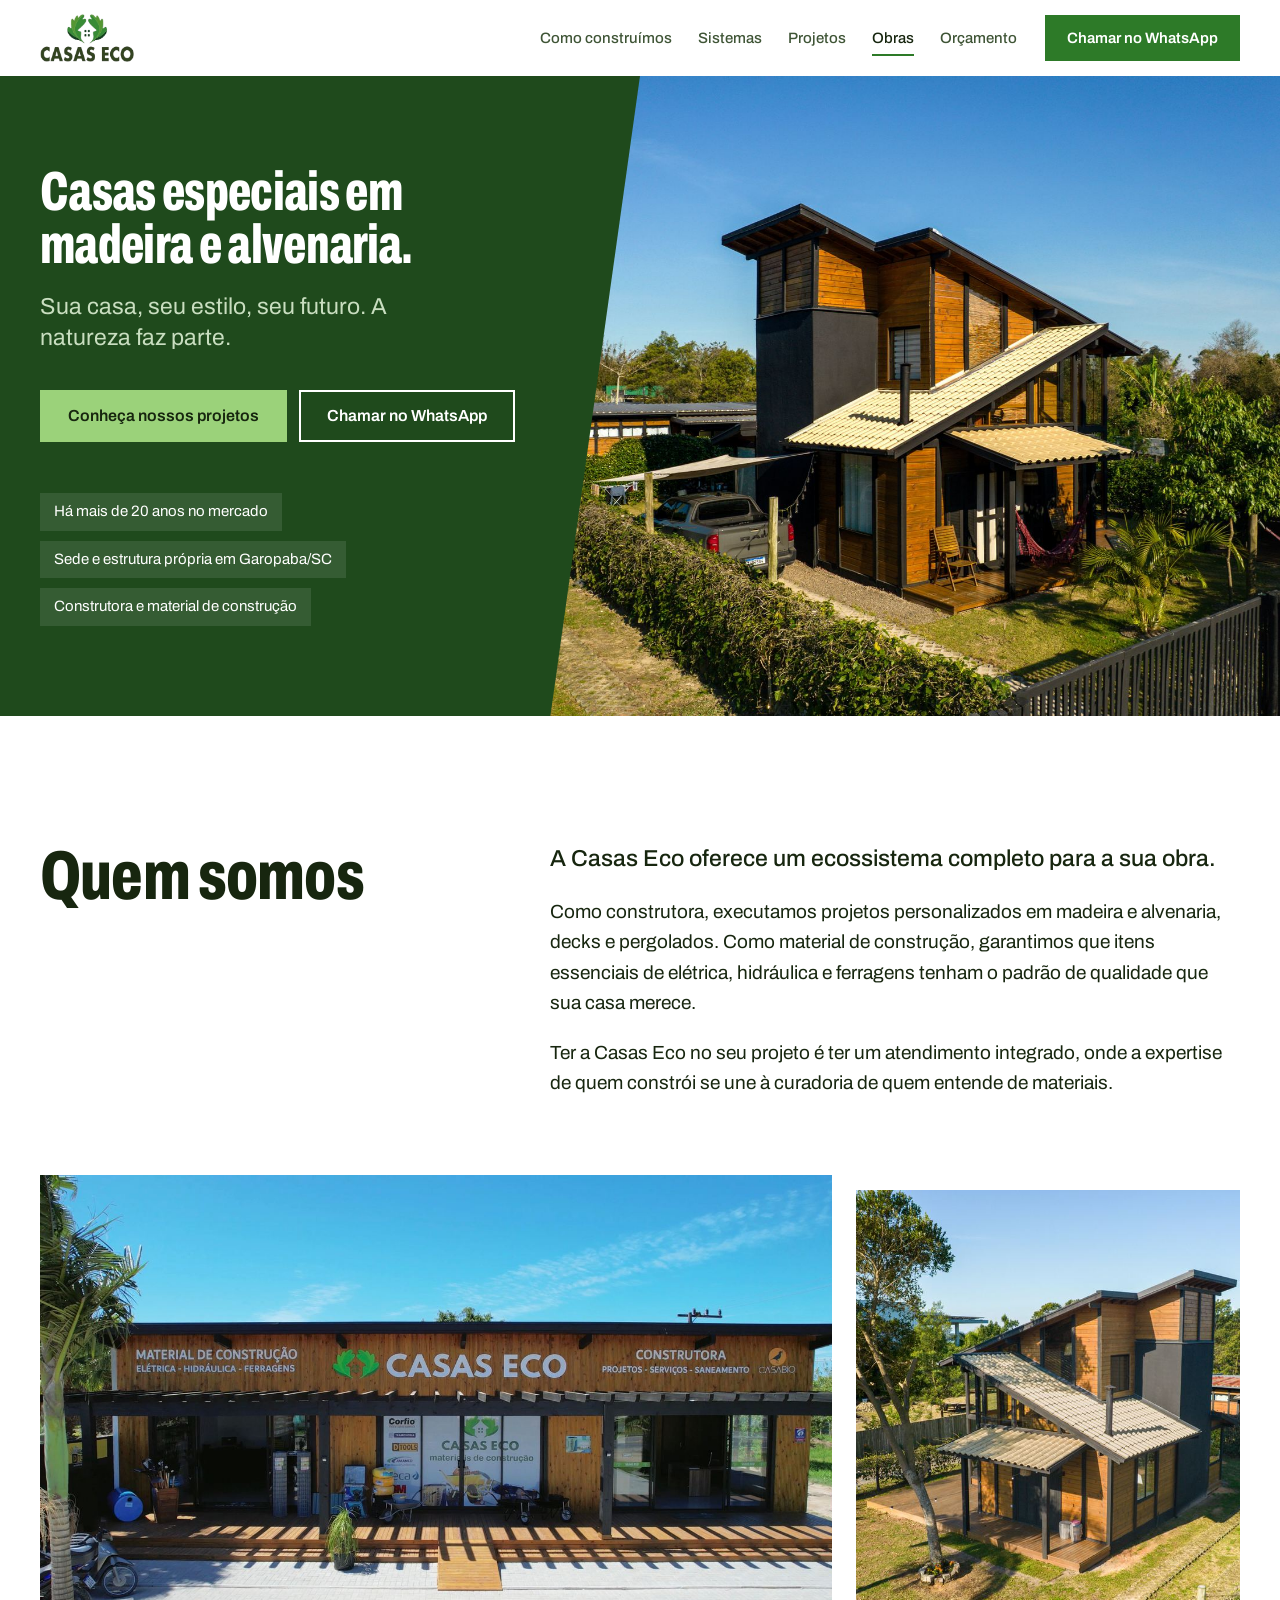
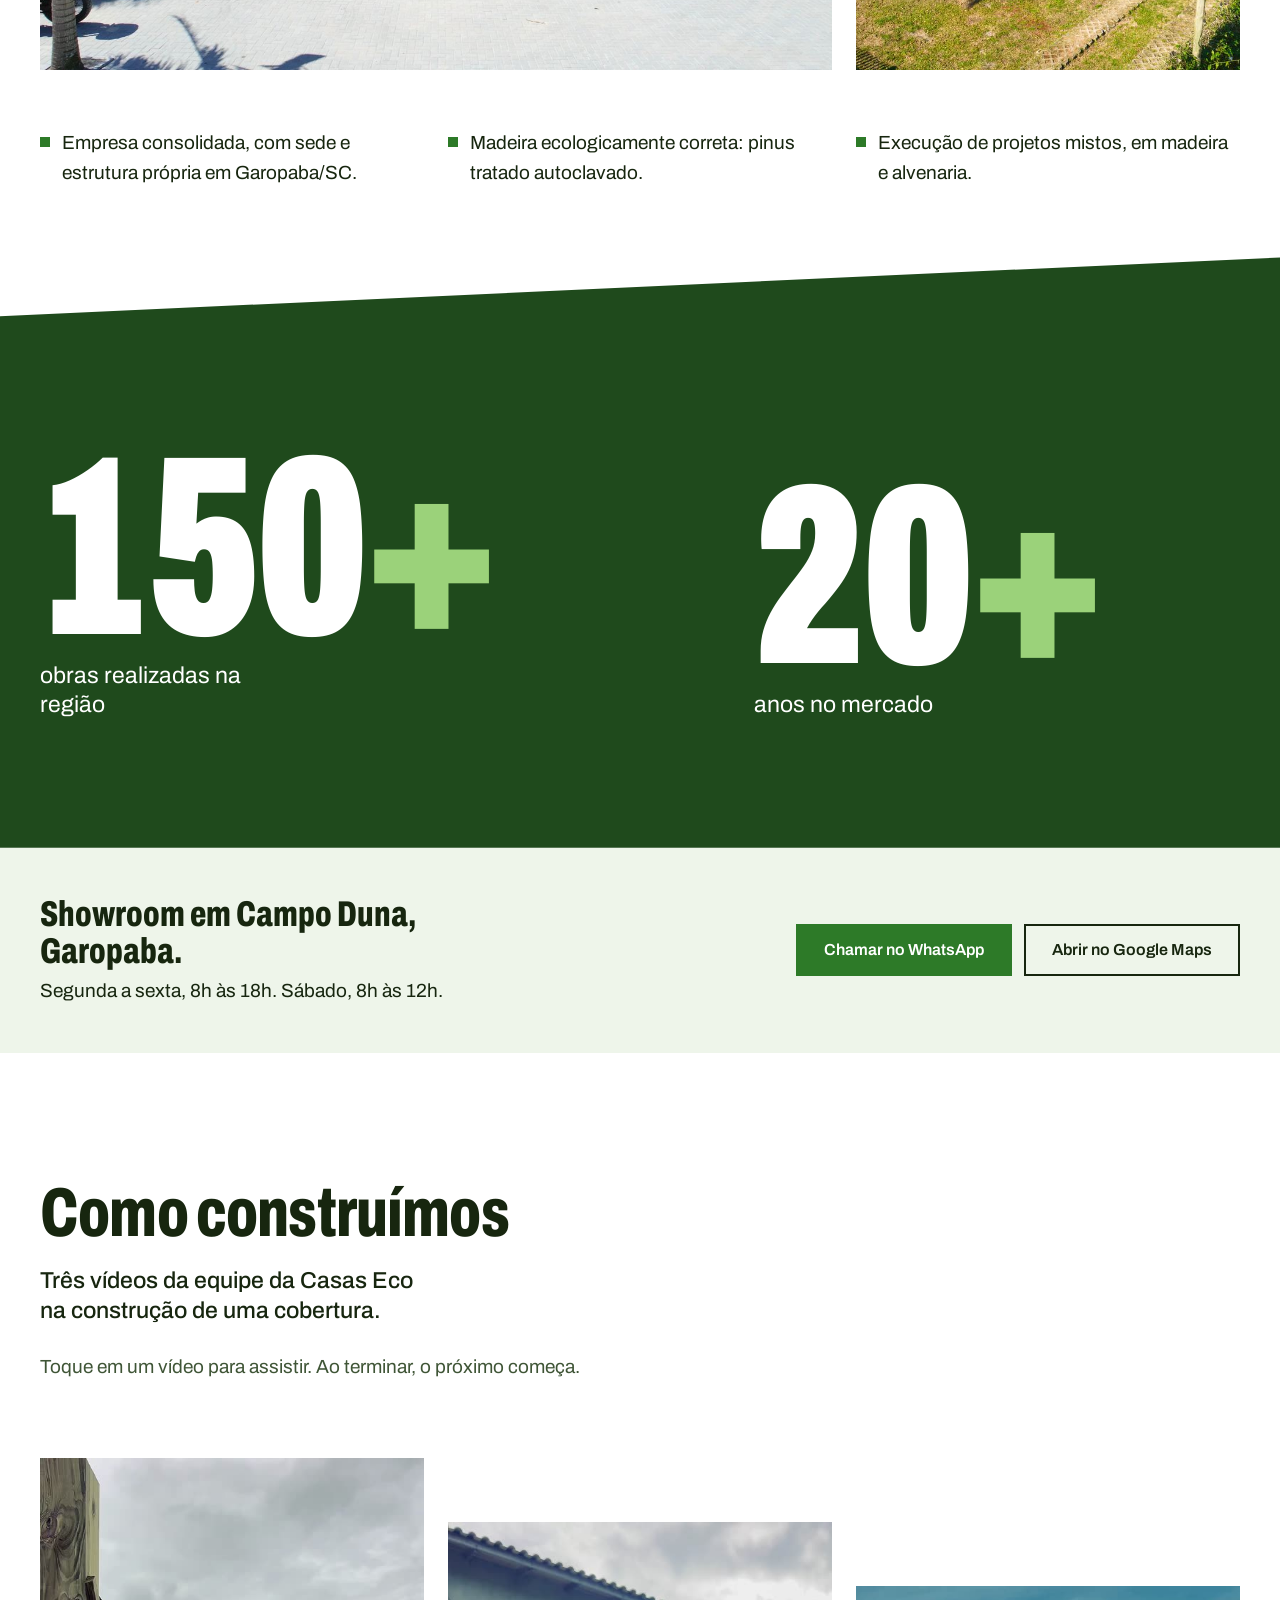
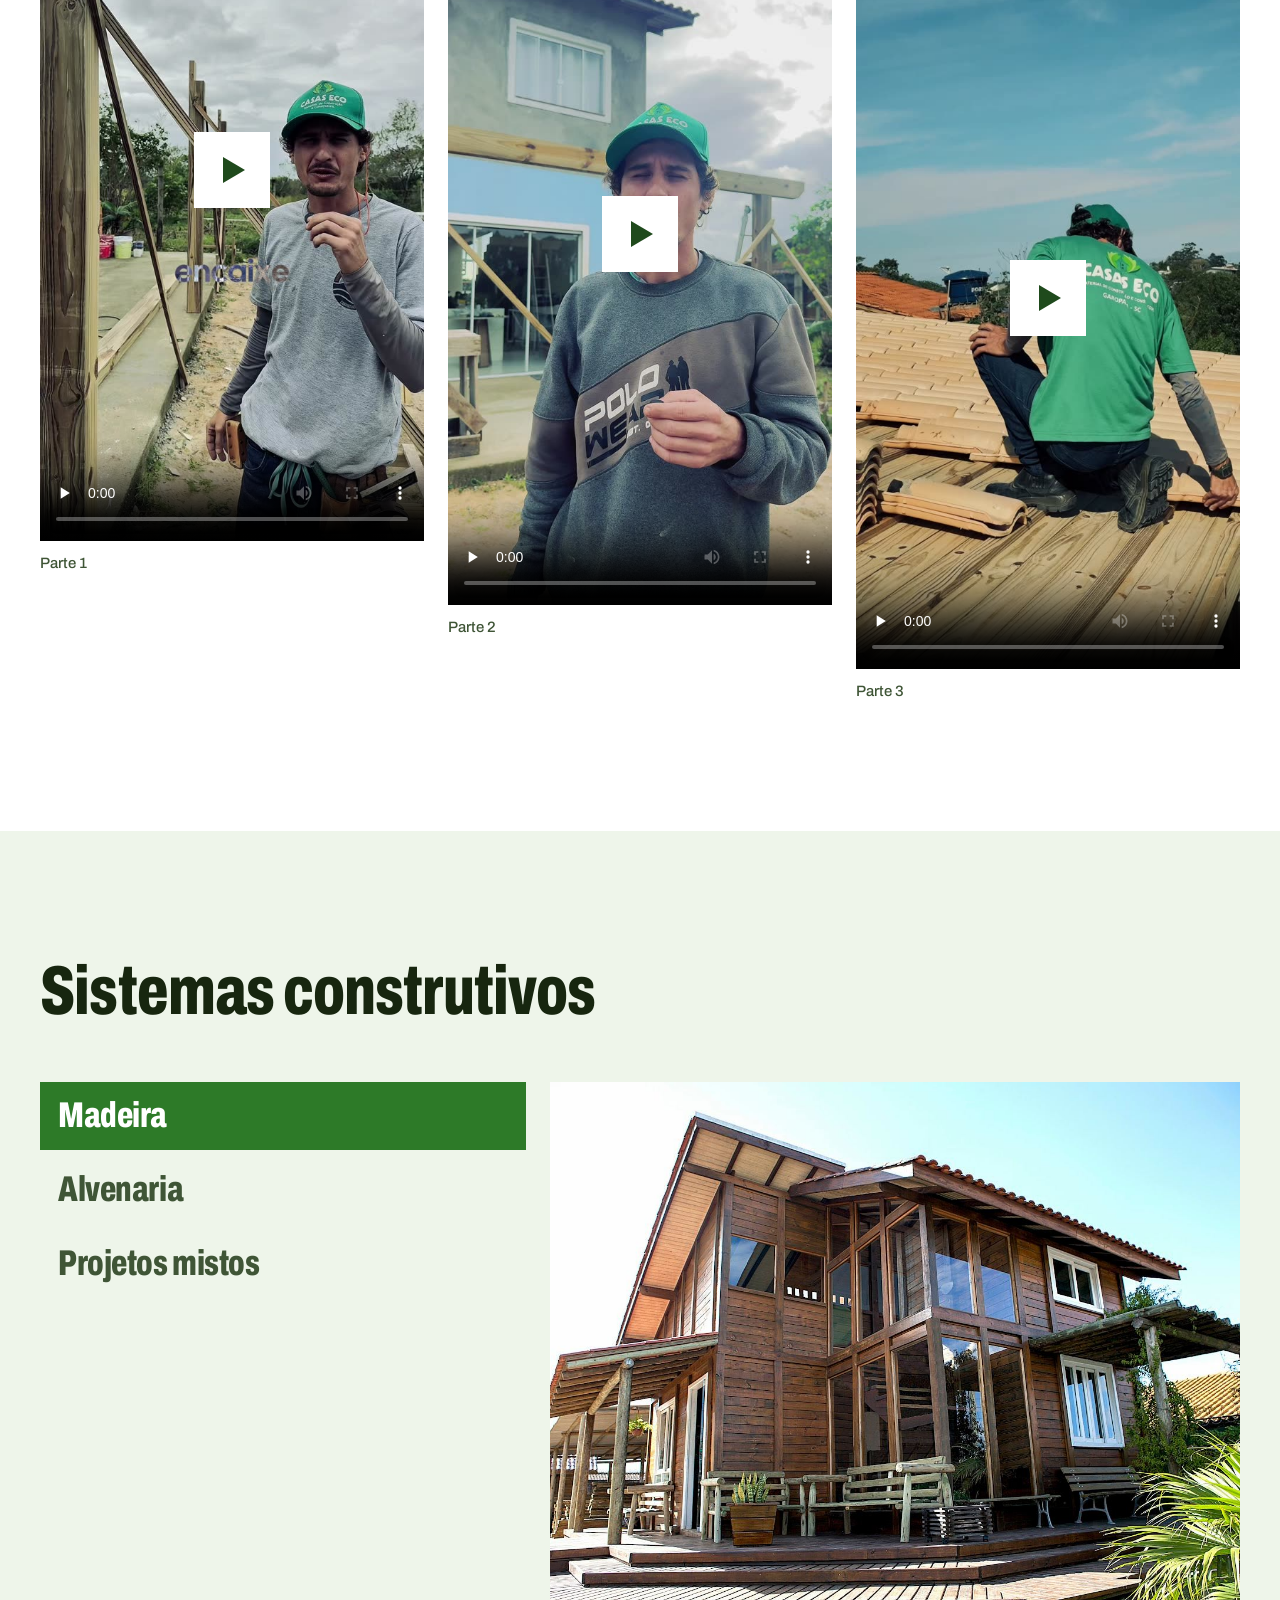
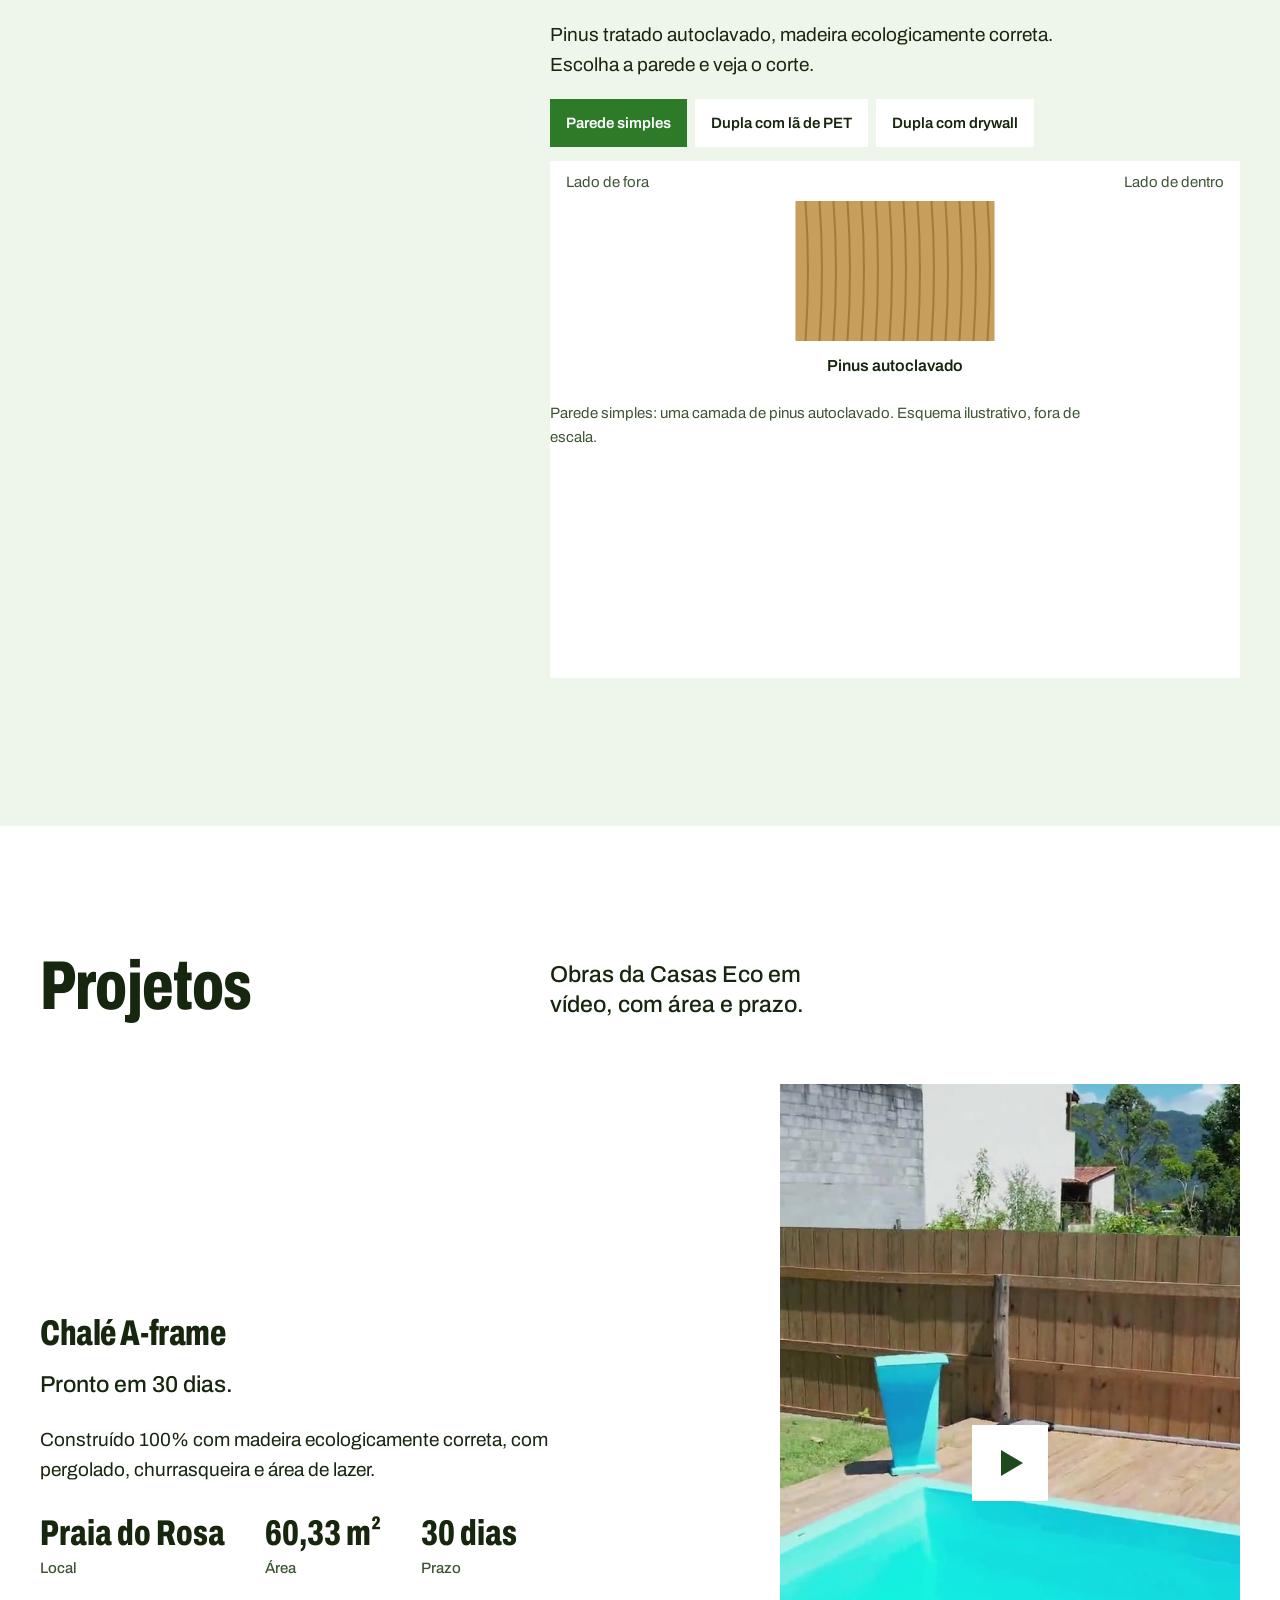
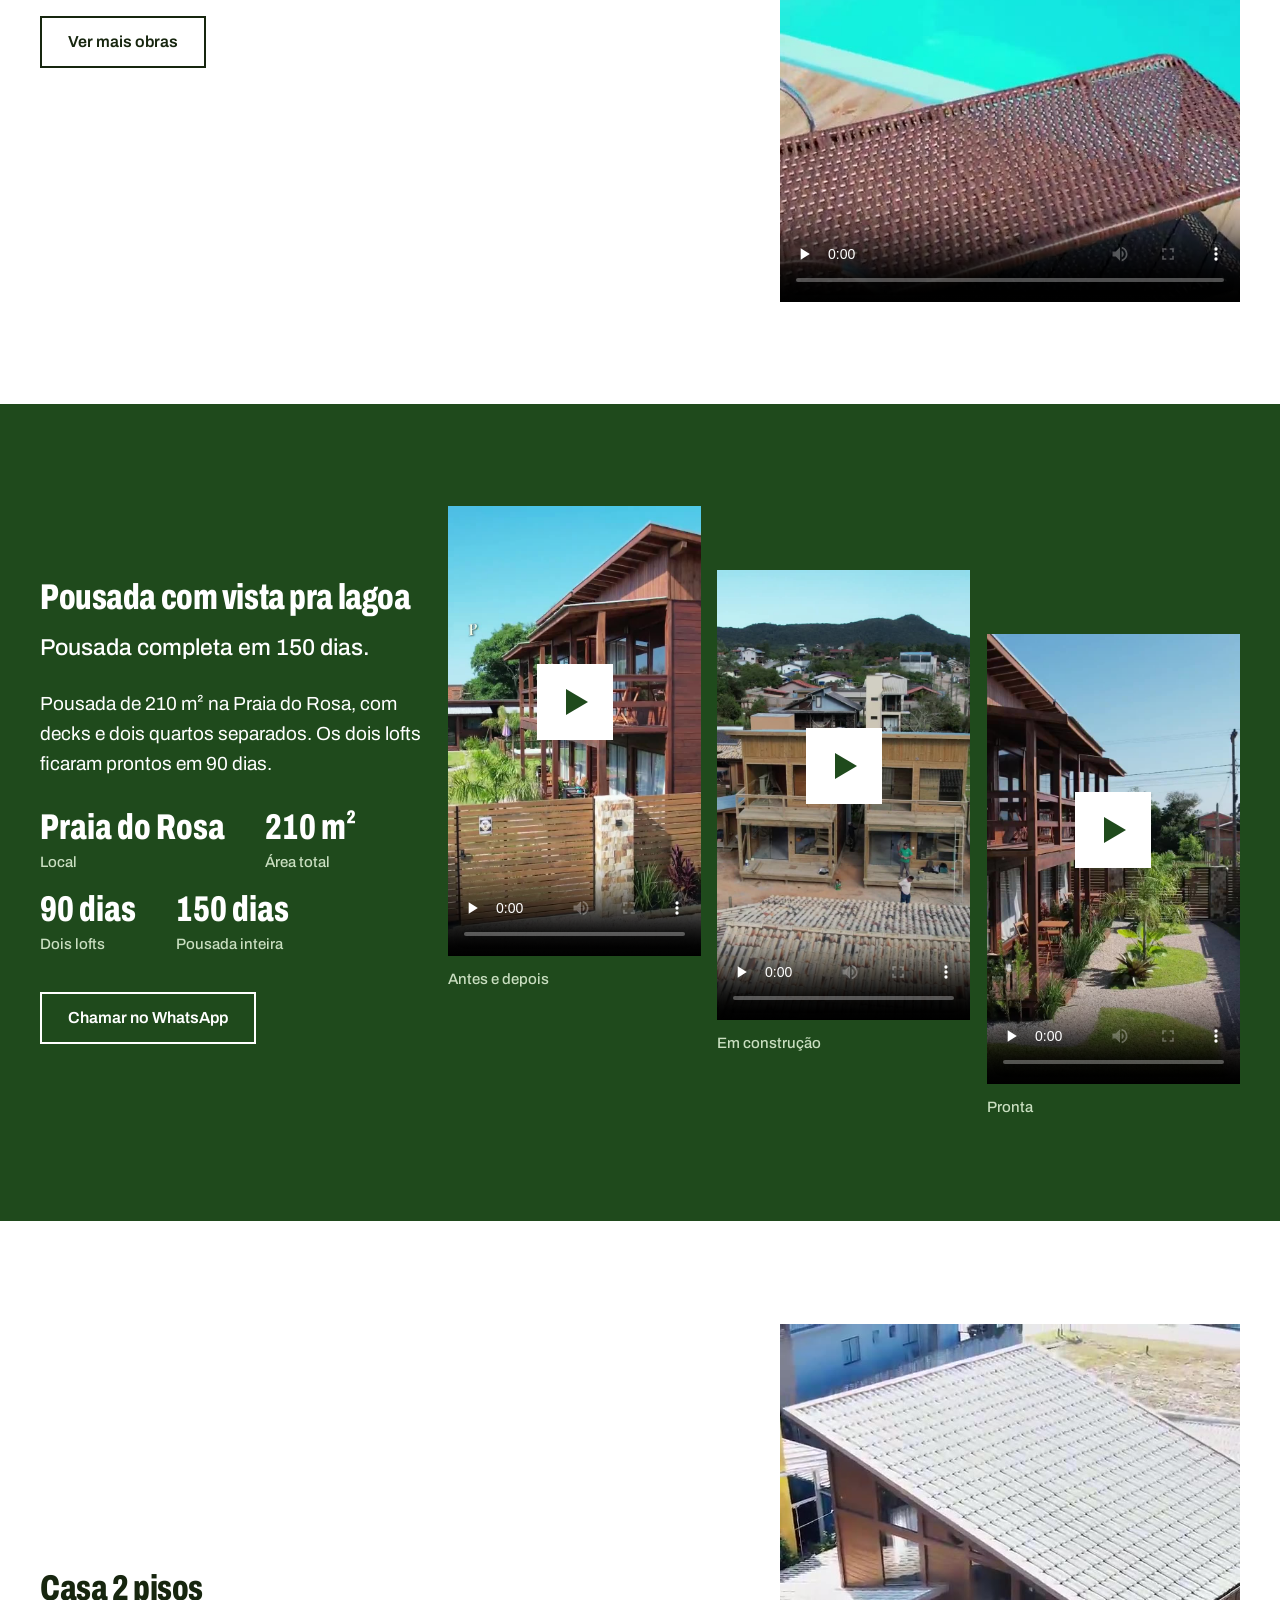
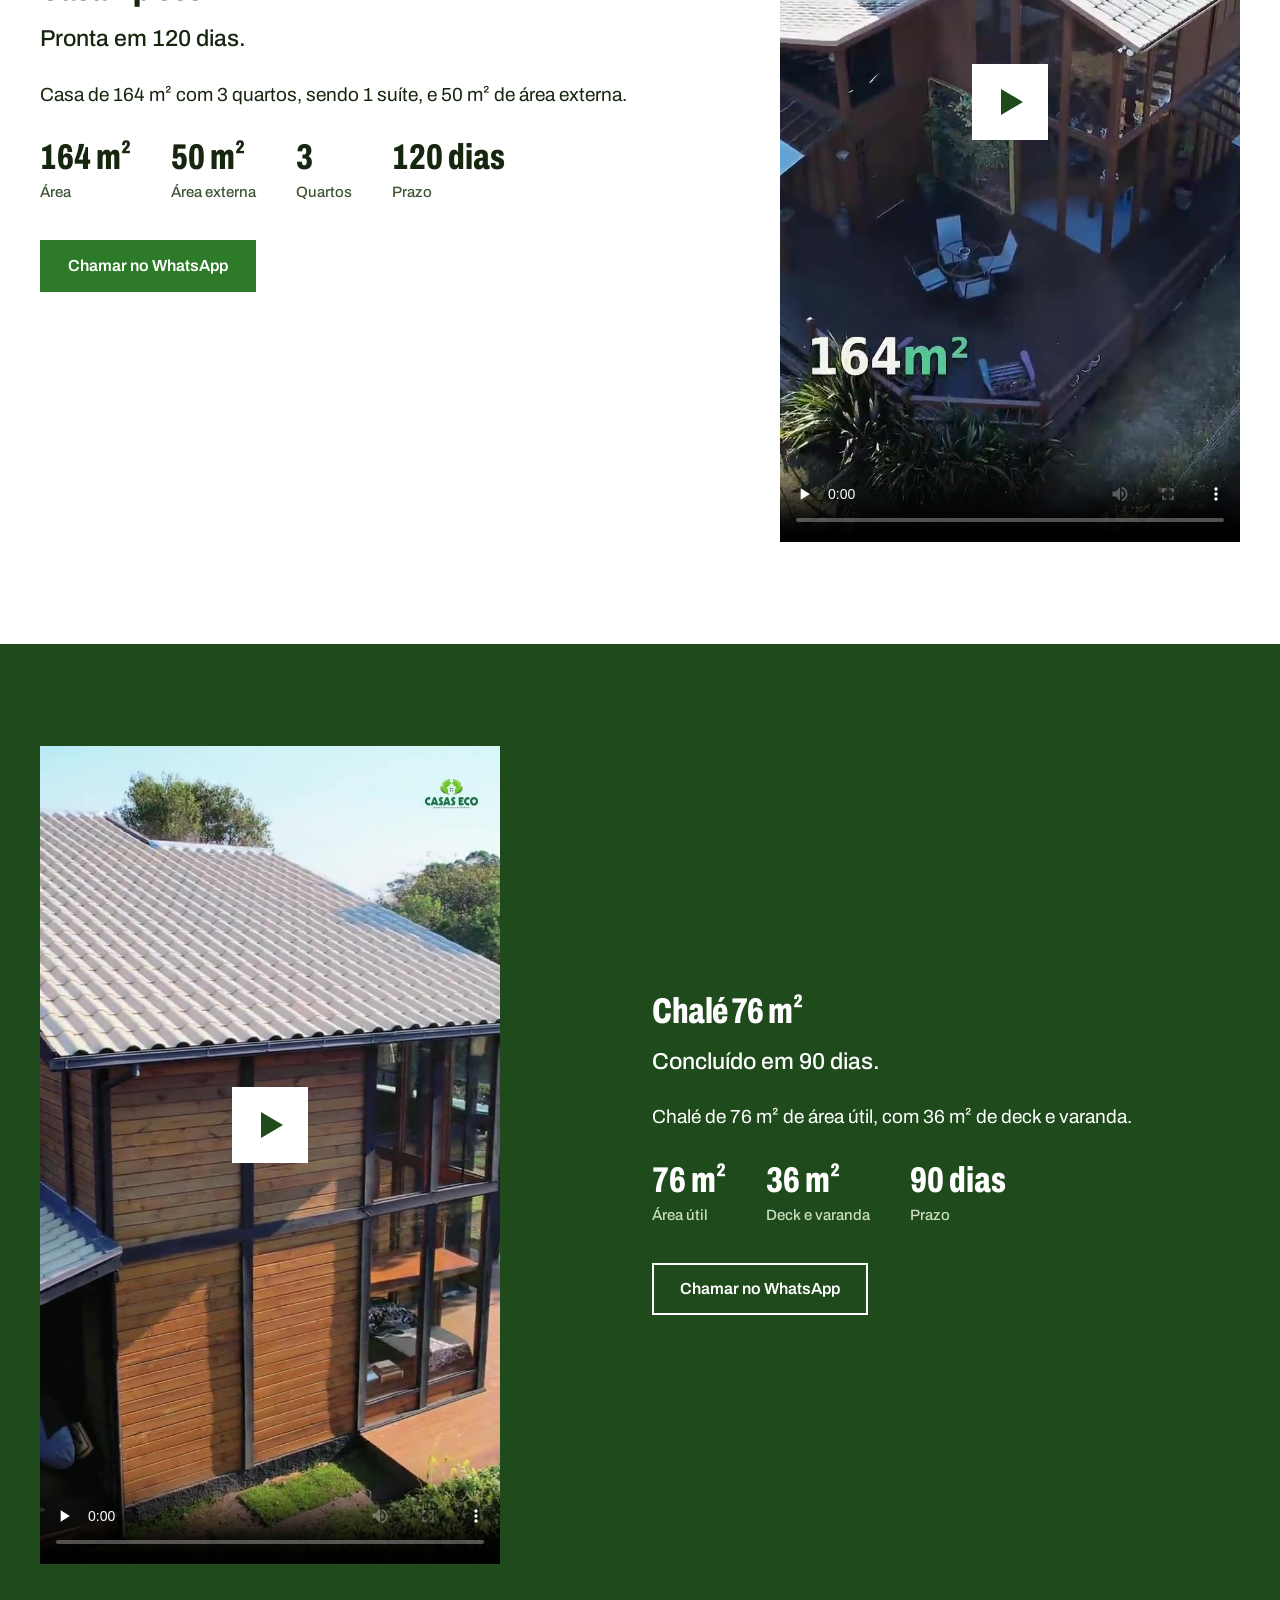
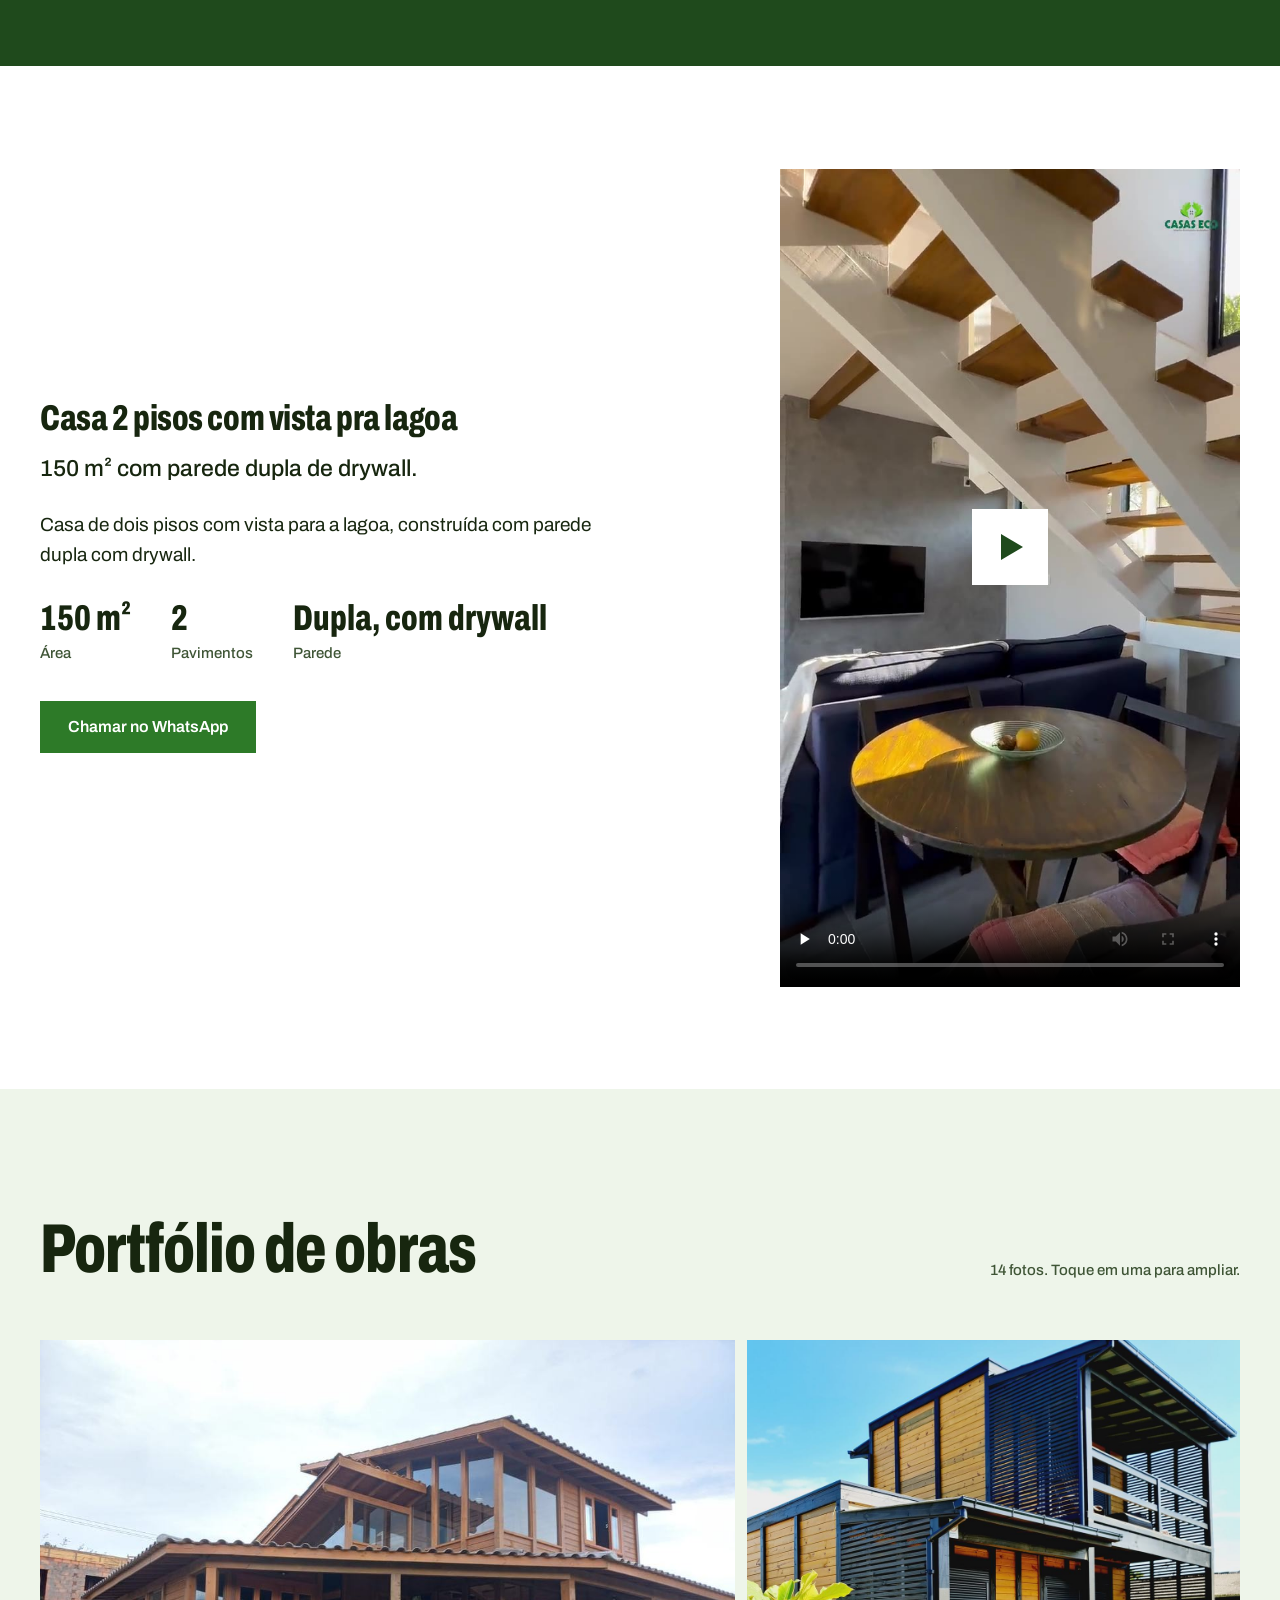
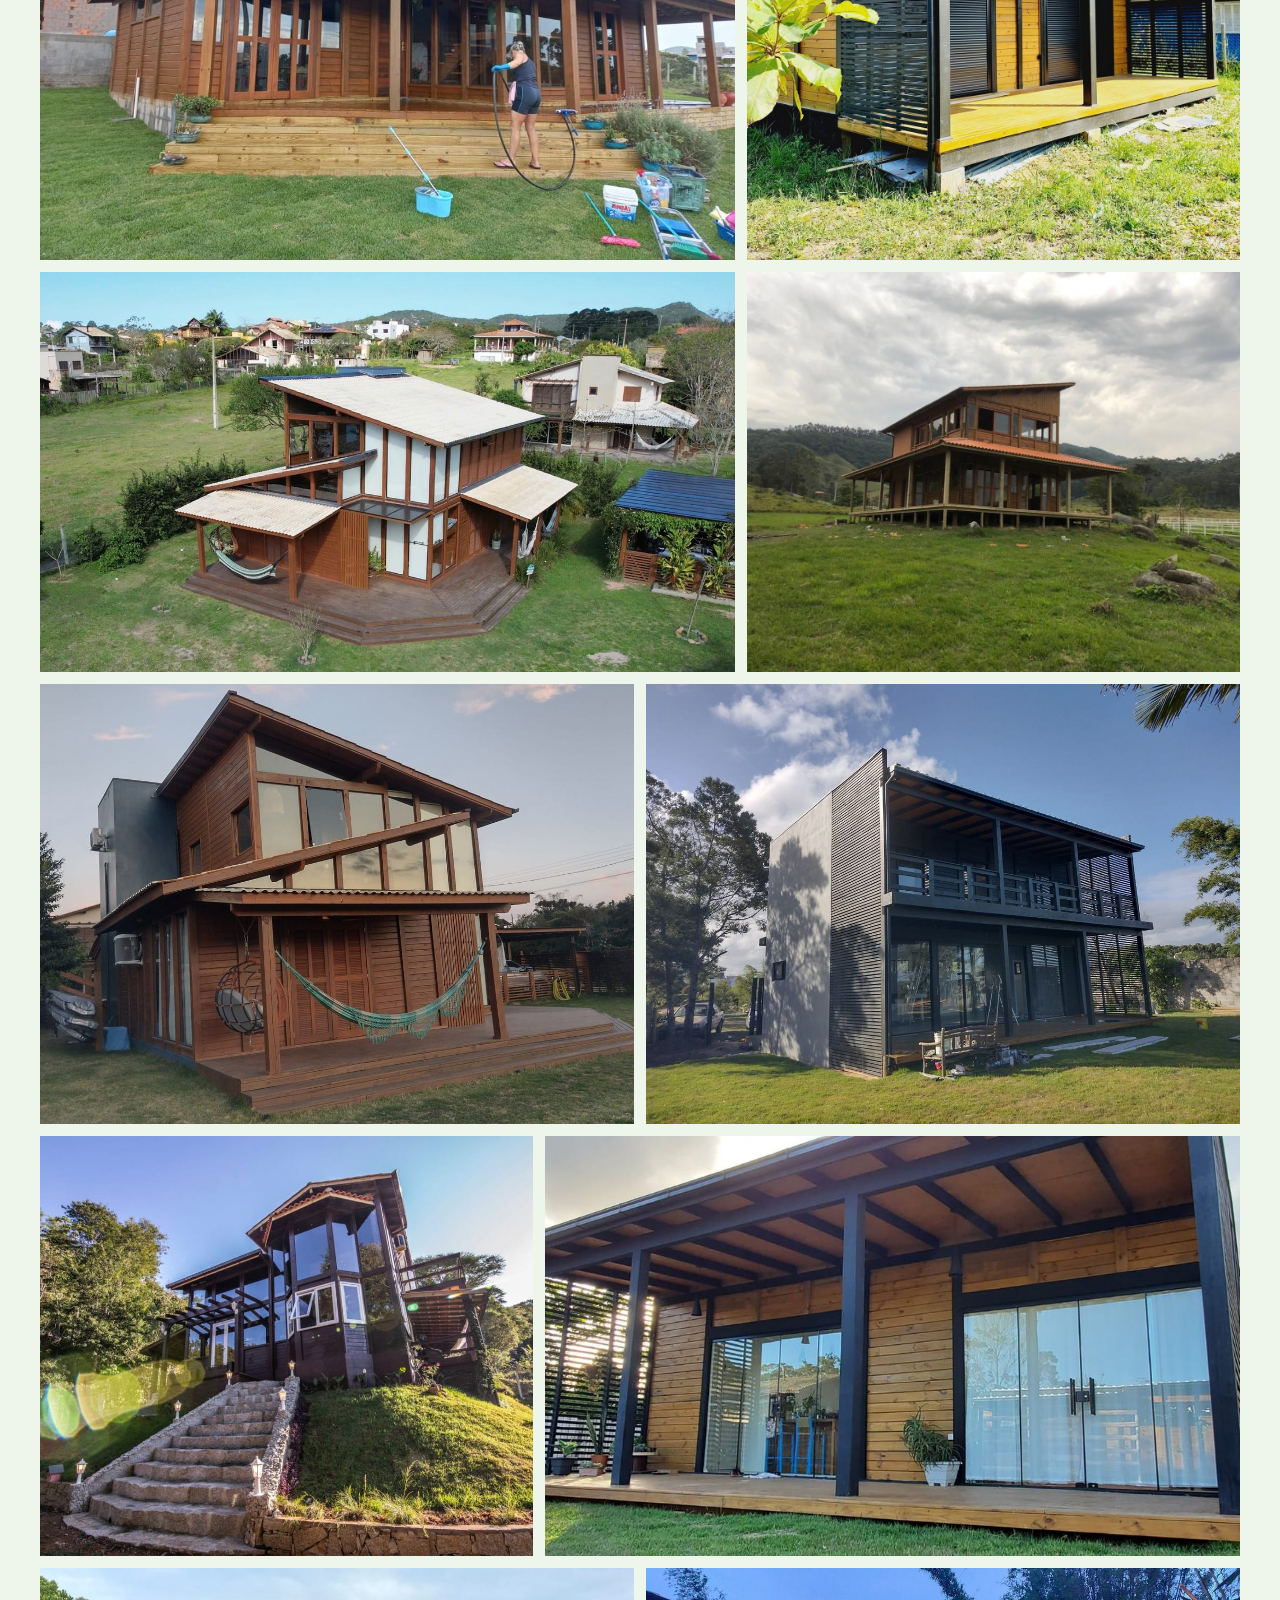
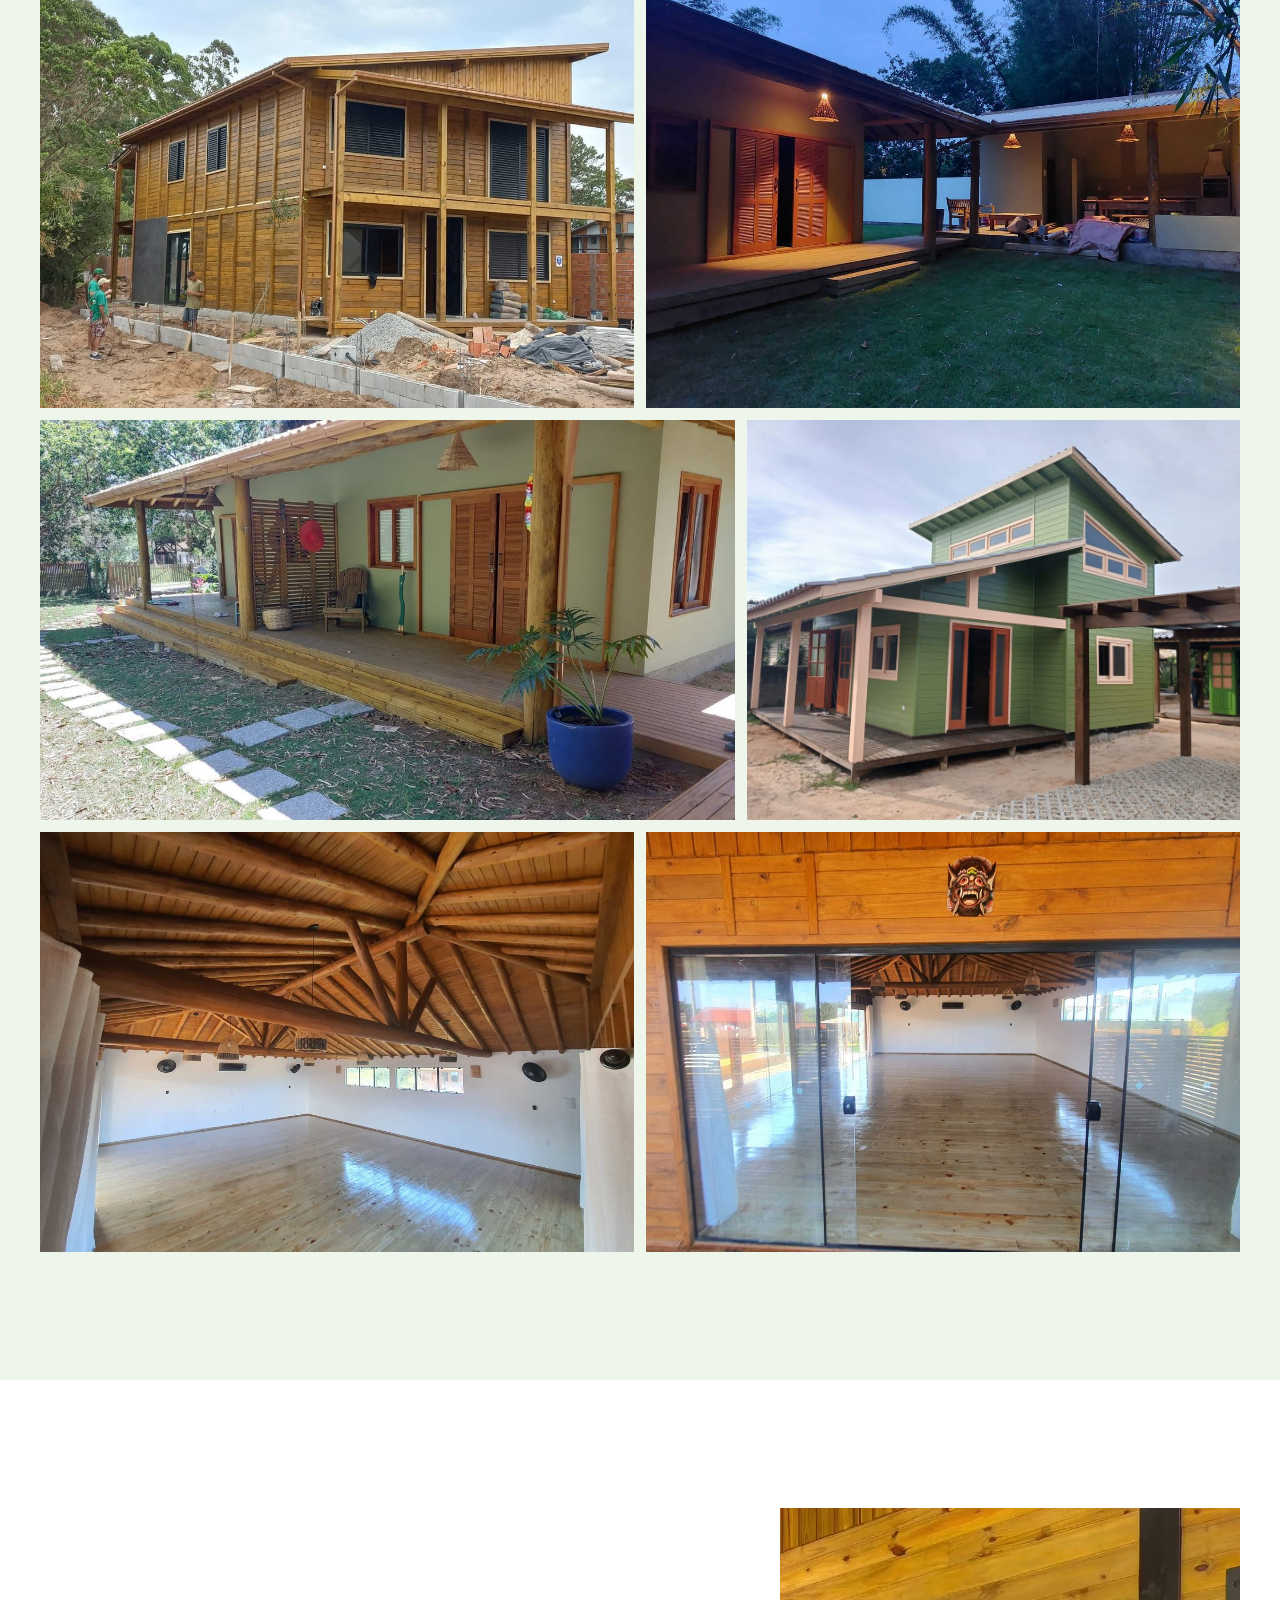
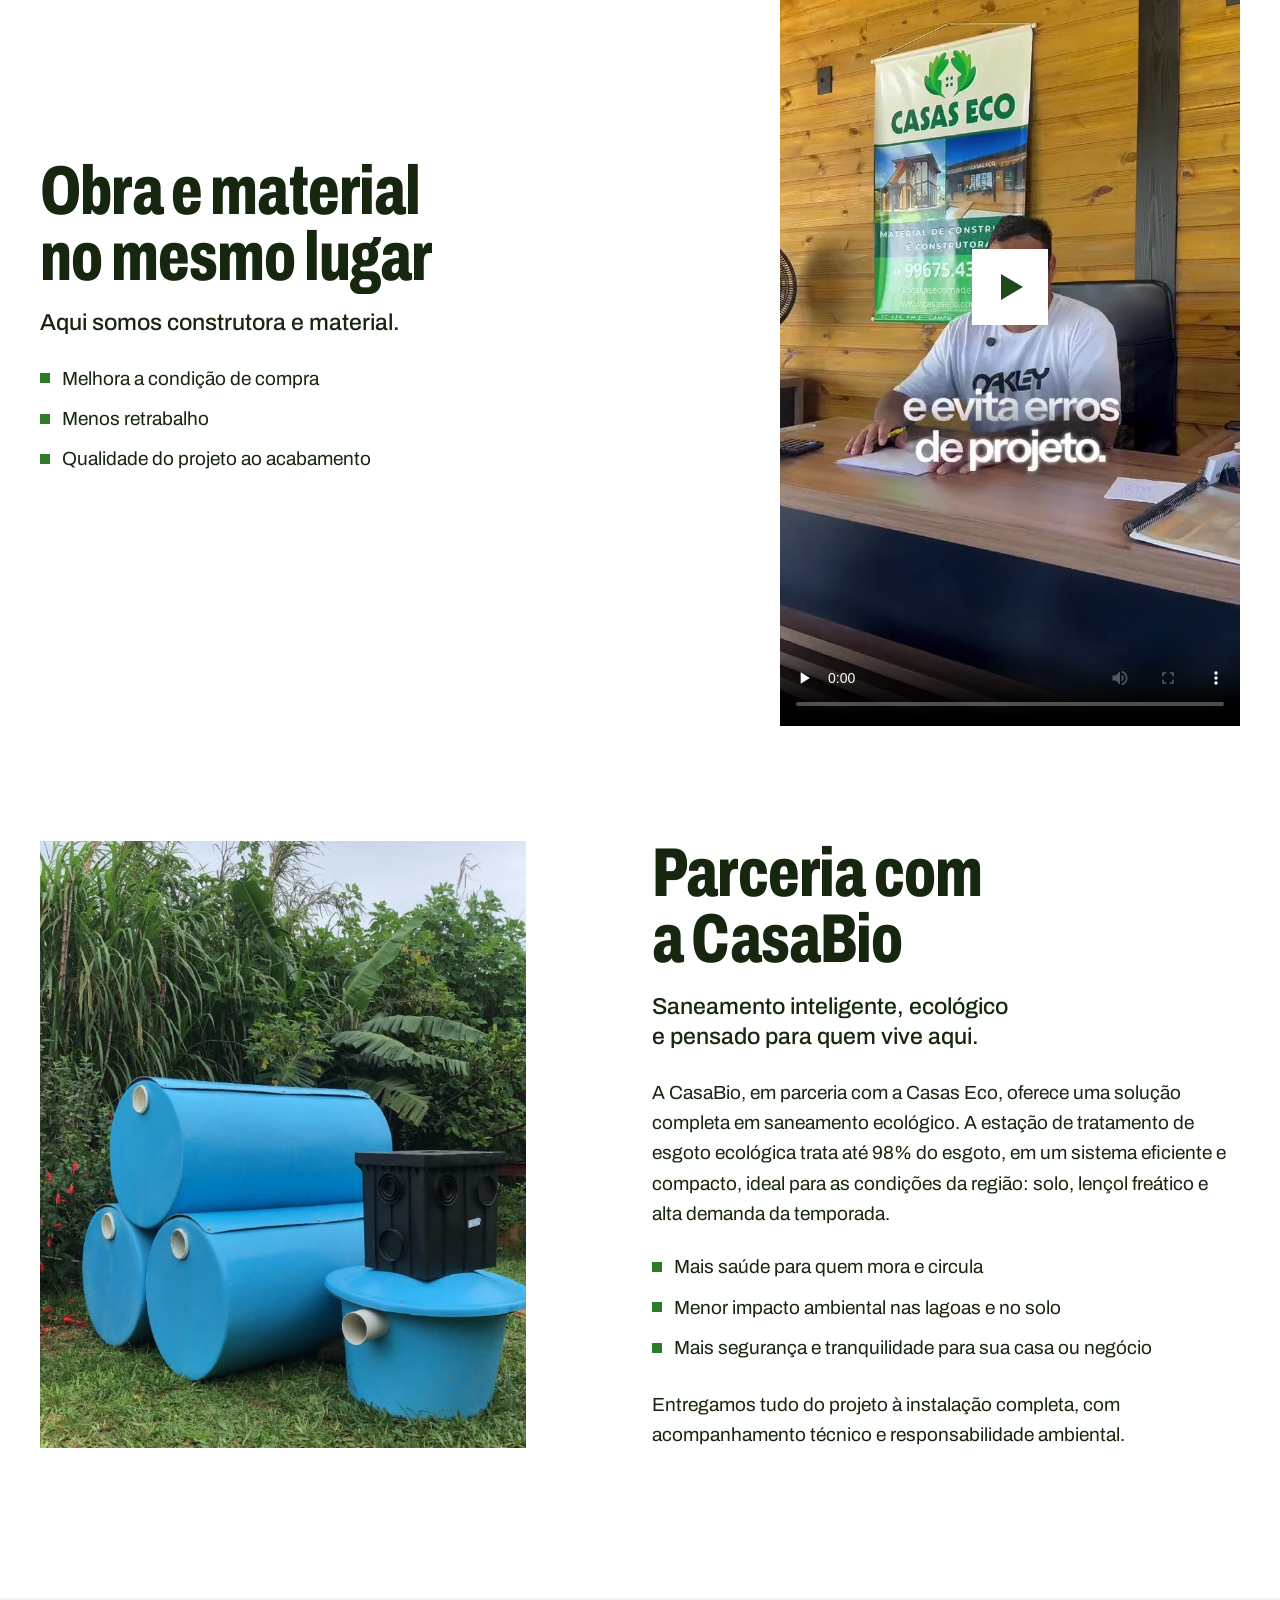
==== index.html @ 54801c4e "Volta ao layout original da Casas Eco, em verde e branco O redesign do pátio de madeira foi descarta" ====
<!doctype html>
<html lang="pt-BR">
<head>
  <meta charset="utf-8">
  <meta name="viewport" content="width=device-width, initial-scale=1, viewport-fit=cover">
  <title>Casas Eco | Casas em madeira e alvenaria em Garopaba/SC</title>
  <meta name="description" content="Casas Eco: construtora e material de construção em Garopaba/SC. Casas especiais em madeira e alvenaria, decks e pergolados. Mais de 150 obras e 20 anos no mercado.">
  <meta name="theme-color" content="#1F4A1C">
  <meta property="og:type" content="website">
  <meta property="og:locale" content="pt_BR">
  <meta property="og:title" content="Casas Eco | Casas especiais em madeira e alvenaria">
  <meta property="og:description" content="Sua casa, seu estilo, seu futuro. A natureza faz parte. Construtora e material de construção em Garopaba/SC.">
  <meta property="og:image" content="img/hero.jpg">
  <link rel="icon" type="image/png" href="img/logo.png">
  <link rel="preload" href="fonts/archivo.woff2" as="font" type="font/woff2" crossorigin>
  <link rel="stylesheet" href="style.css">
</head>
<body>
<div id="topo" lang="pt-BR">
<a class="skip" href="#conteudo">Ir para o conteúdo</a>
<div class="pg" id="pg" aria-hidden="true"></div>

<header class="bar" id="bar">
  <div class="wrap bar-in">
    <a class="brand" href="#topo" aria-label="Casas Eco, início"><img src="img/logo.png" width="94" height="48" alt="Casas Eco"></a>
    <nav class="nav" id="nav" aria-label="Principal">
      <a href="#como-construimos">Como construímos</a>
      <a href="#sistemas">Sistemas</a>
      <a href="#projetos">Projetos</a>
      <a href="#obras">Obras</a>
      <a href="#orcamento">Orçamento</a>
      <a class="nav-cta" href="https://wa.me/5548996754334?text=Ol%C3%A1%2C%20Casas%20Eco%21%20Vi%20o%20portf%C3%B3lio%20de%20voc%C3%AAs%20e%20gostaria%20de%20conhecer%20melhor%20o%20trabalho%20de%20voc%C3%AAs.">Chamar no WhatsApp</a>
    </nav>
    <a class="btn btn--bar" href="https://wa.me/5548996754334?text=Ol%C3%A1%2C%20Casas%20Eco%21%20Vi%20o%20portf%C3%B3lio%20de%20voc%C3%AAs%20e%20gostaria%20de%20conhecer%20melhor%20o%20trabalho%20de%20voc%C3%AAs.">Chamar no WhatsApp</a>
    <button class="menu-btn" id="menuBtn" type="button" aria-expanded="false" aria-controls="nav"><span class="menu-ico" aria-hidden="true"></span><span class="menu-txt">Menu</span></button>
  </div>
</header>

<main id="conteudo" tabindex="-1">
  <section class="hero on-panel" aria-labelledby="h-hero">
    <div class="hero-text">
      <h1 id="h-hero">Casas especiais em madeira e alvenaria.</h1>
      <p class="sub">Sua casa, seu estilo, seu futuro. A natureza faz parte.</p>
      <div class="ctas">
        <a class="btn btn--solid" href="#obras">Conheça nossos projetos</a>
        <a class="btn btn--line" href="https://wa.me/5548996754334?text=Ol%C3%A1%2C%20Casas%20Eco%21%20Vi%20o%20portf%C3%B3lio%20de%20voc%C3%AAs%20e%20gostaria%20de%20conhecer%20melhor%20o%20trabalho%20de%20voc%C3%AAs.">Chamar no WhatsApp</a>
      </div>
      <ul class="facts">
        <li>Há mais de 20 anos no mercado</li>
        <li>Sede e estrutura própria em Garopaba/SC</li>
        <li>Construtora e material de construção</li>
      </ul>
    </div>
    <div class="hero-img"><img src="img/hero.jpg" width="2000" height="1124" alt="Casa de madeira da Casas Eco, com telhado inclinado e deck, cercada de vegetação"></div>
  </section>

  <section class="band" id="quem-somos" aria-labelledby="h-quem">
    <div class="wrap grid">
      <h2 class="c-head slide" id="h-quem">Quem somos</h2>
      <div class="c-body prose">
        <p class="lead">A Casas Eco oferece um ecossistema completo para a sua obra.</p>
        <p>Como construtora, executamos projetos personalizados em madeira e alvenaria, decks e pergolados. Como material de construção, garantimos que itens essenciais de elétrica, hidráulica e ferragens tenham o padrão de qualidade que sua casa merece.</p>
        <p>Ter a Casas Eco no seu projeto é ter um atendimento integrado, onde a expertise de quem constrói se une à curadoria de quem entende de materiais.</p>
      </div>
      <figure class="ph ph--wide slide"><img src="img/loja.jpg" width="1500" height="849" loading="lazy" alt="Loja e escritório da Casas Eco, com fachada em madeira e pergolado"></figure>
      <figure class="ph ph--tall slide"><img src="img/aerea.jpg" width="1400" height="786" loading="lazy" alt="Vista aérea de uma casa de madeira construída pela Casas Eco"></figure>
      <ul class="points">
        <li>Empresa consolidada, com sede e estrutura própria em Garopaba/SC.</li>
        <li>Madeira ecologicamente correta: pinus tratado autoclavado.</li>
        <li>Execução de projetos mistos, em madeira e alvenaria.</li>
      </ul>
    </div>
  </section>

  <section class="band cut on-panel stats" id="experiencia" aria-label="Experiência da empresa">
    <div class="wrap grid">
      <p class="stat stat--main">
        <span class="num"><span class="sr">Mais de </span><span data-to="150">150</span><span class="plus" aria-hidden="true">+</span></span>
        <span class="what">obras realizadas na região</span>
      </p>
      <p class="stat stat--side">
        <span class="num"><span class="sr">Mais de </span><span data-to="20">20</span><span class="plus" aria-hidden="true">+</span></span>
        <span class="what">anos no mercado</span>
      </p>
    </div>
  </section>

  <section class="quick" aria-label="Falar com a Casas Eco">
    <div class="wrap quick-in">
      <p class="quick-t"><strong>Showroom em Campo Duna, Garopaba.</strong> Segunda a sexta, 8h às 18h. Sábado, 8h às 12h.</p>
      <div class="ctas">
        <a class="btn btn--solid" href="https://wa.me/5548996754334?text=Ol%C3%A1%2C%20Casas%20Eco%21%20Vi%20o%20portf%C3%B3lio%20de%20voc%C3%AAs%20e%20gostaria%20de%20conhecer%20melhor%20o%20trabalho%20de%20voc%C3%AAs.">Chamar no WhatsApp</a>
        <a class="btn btn--line" href="https://www.google.com/maps/place/CASAS+ECO/data=!4m2!3m1!1s0x0:0xa97b5b66048f490a?sa=X&amp;ved=1t:2428&amp;hl=pt-BR&amp;ictx=111" target="_blank" rel="noopener">Abrir no Google Maps</a>
      </div>
    </div>
  </section>

  <section class="band" id="como-construimos" aria-labelledby="h-como">
    <div class="wrap">
      <div class="grid">
        <div class="head-copy slide">
          <h2 id="h-como">Como construímos</h2>
          <p class="lead">Três vídeos da equipe da Casas Eco na construção de uma cobertura.</p>
          <p class="muted">Toque em um vídeo para assistir. Ao terminar, o próximo começa.</p>
        </div>
      </div>
      <div class="reel" id="reel">
        <figure><div class="vid"><video controls playsinline preload="none" poster="video/cobertura-1.jpg" src="video/cobertura-1.mp4" aria-label="Cobertura, parte 1"></video><button class="vplay" type="button" aria-label="Reproduzir: Cobertura, parte 1"><span aria-hidden="true"></span></button></div><figcaption>Parte 1</figcaption></figure>
        <figure><div class="vid"><video controls playsinline preload="none" poster="video/cobertura-2.jpg" src="video/cobertura-2.mp4" aria-label="Cobertura, parte 2"></video><button class="vplay" type="button" aria-label="Reproduzir: Cobertura, parte 2"><span aria-hidden="true"></span></button></div><figcaption>Parte 2</figcaption></figure>
        <figure><div class="vid"><video controls playsinline preload="none" poster="video/cobertura-3.jpg" src="video/cobertura-3.mp4" aria-label="Cobertura, parte 3"></video><button class="vplay" type="button" aria-label="Reproduzir: Cobertura, parte 3"><span aria-hidden="true"></span></button></div><figcaption>Parte 3</figcaption></figure>
      </div>
      <div class="reel-dots" id="reelDots" aria-label="Escolher vídeo">
        <button type="button" aria-label="Parte 1" aria-current="true"></button>
        <button type="button" aria-label="Parte 2"></button>
        <button type="button" aria-label="Parte 3"></button>
      </div>
    </div>
  </section>

  <section class="band alt" id="sistemas" aria-labelledby="h-sis">
    <div class="wrap grid">
      <h2 id="h-sis" style="grid-column:1/-1">Sistemas construtivos</h2>
      <div class="sys" role="tablist" aria-orientation="vertical" aria-label="Sistemas construtivos">
        <button type="button" role="tab" id="t1" aria-selected="true" aria-controls="p1">Madeira</button>
        <button type="button" role="tab" id="t2" aria-selected="false" aria-controls="p2" tabindex="-1">Alvenaria</button>
        <button type="button" role="tab" id="t3" aria-selected="false" aria-controls="p3" tabindex="-1">Projetos mistos</button>
      </div>
      <div class="sys-view">
        <div role="tabpanel" id="p1" aria-labelledby="t1">
          <figure><img src="img/madeira.jpg" width="1330" height="879" loading="lazy" alt="Casa de madeira de dois pavimentos com varanda e deck"></figure>
          <p>Pinus tratado autoclavado, madeira ecologicamente correta. Escolha a parede e veja o corte.</p>
          <fieldset class="wall">
            <legend class="sr">Tipo de parede</legend>
            <label><input type="radio" name="wall" value="simples" checked><span>Parede simples</span></label>
            <label><input type="radio" name="wall" value="pet"><span>Dupla com lã de PET</span></label>
            <label><input type="radio" name="wall" value="drywall"><span>Dupla com drywall</span></label>
          </fieldset>
          <figure class="wall-fig">
            <svg id="wallSvg" viewBox="0 0 600 230" role="img" aria-labelledby="wallCap"></svg>
            <figcaption id="wallCap">Parede simples: uma camada de pinus autoclavado. Esquema ilustrativo, fora de escala.</figcaption>
          </figure>
        </div>
        <div role="tabpanel" id="p2" aria-labelledby="t2" hidden>
          <figure><img src="img/alvenaria.jpg" width="1400" height="1050" loading="lazy" alt="Varanda de casa com portas venezianas de madeira ao entardecer"></figure>
          <p>Mais resistência, segurança e durabilidade para o seu lar.</p>
        </div>
        <div role="tabpanel" id="p3" aria-labelledby="t3" hidden>
          <figure><img src="img/mista.jpg" width="1120" height="843" loading="lazy" alt="Casa de dois pavimentos que combina madeira e alvenaria"></figure>
          <p>Projetos que combinam madeira e alvenaria na mesma construção.</p>
        </div>
      </div>
    </div>
  </section>

  <section class="projects" id="projetos" aria-labelledby="h-proj">
    <div class="band proj-intro">
      <div class="wrap grid">
        <h2 class="c-head slide" id="h-proj">Projetos</h2>
        <p class="lead c-body slide">Obras da Casas Eco em vídeo, com área e prazo.</p>
      </div>
    </div>
    <article class="proj proj--a">
    <div class="wrap grid proj-row">
      <div class="proj-copy slide">
        <h3 id="h-chale">Chalé A-frame</h3>
        <p class="lead">Pronto em 30 dias.</p>
        <p class="prose">Construído 100% com madeira ecologicamente correta, com pergolado, churrasqueira e área de lazer.</p>
        <dl class="dl">
          <div><dt>Local</dt><dd>Praia do Rosa</dd></div>
          <div><dt>Área</dt><dd>60,33 m²</dd></div>
          <div><dt>Prazo</dt><dd>30 dias</dd></div>
        </dl>
        <a class="btn btn--line" href="#obras">Ver mais obras</a>
      </div>
      <figure class="proj-video">
        <div class="vid"><video controls playsinline preload="none" poster="video/chale-aframe.jpg" src="video/chale-aframe.mp4" aria-label="Vídeo do chalé A-frame da Casas Eco"></video><button class="vplay" type="button" aria-label="Reproduzir: Vídeo do chalé A-frame da Casas Eco"><span aria-hidden="true"></span></button></div>
      </figure>
    </div>
    </article>
    <article class="proj proj--b on-panel">
    <div class="wrap grid proj-row proj-row--duo">
      <div class="proj-copy slide">
        <h3 id="h-lagoa">Pousada com vista pra lagoa</h3>
        <p class="lead">Pousada completa em 150 dias.</p>
        <p class="prose">Pousada de 210 m² na Praia do Rosa, com decks e dois quartos separados. Os dois lofts ficaram prontos em 90 dias.</p>
        <dl class="dl">
          <div><dt>Local</dt><dd>Praia do Rosa</dd></div>
          <div><dt>Área total</dt><dd>210 m²</dd></div>
          <div><dt>Dois lofts</dt><dd>90 dias</dd></div>
          <div><dt>Pousada inteira</dt><dd>150 dias</dd></div>
        </dl>
        <a class="btn btn--line" href="https://wa.me/5548996754334?text=Ol%C3%A1%2C%20Casas%20Eco%21%20Vi%20o%20projeto%20%22Pousada%20com%20vista%20pra%20lagoa%22%20no%20portf%C3%B3lio%20e%20gostaria%20de%20saber%20mais.">Chamar no WhatsApp</a>
      </div>
      <div class="proj-duo proj-duo--3">
        <figure><div class="vid"><video controls playsinline preload="none" poster="video/pousada-antes-depois.jpg" src="video/pousada-antes-depois.mp4" aria-label="Pousada com vista pra lagoa: antes e depois"></video><button class="vplay" type="button" aria-label="Reproduzir: Pousada com vista pra lagoa: antes e depois"><span aria-hidden="true"></span></button></div><figcaption>Antes e depois</figcaption></figure>
        <figure><div class="vid"><video controls playsinline preload="none" poster="video/pousada-construcao.jpg" src="video/pousada-construcao.mp4" aria-label="Pousada com vista pra lagoa: obra em construção"></video><button class="vplay" type="button" aria-label="Reproduzir: Pousada com vista pra lagoa: obra em construção"><span aria-hidden="true"></span></button></div><figcaption>Em construção</figcaption></figure>
        <figure><div class="vid"><video controls playsinline preload="none" poster="video/pousada-pronta.jpg" src="video/pousada-pronta.mp4" aria-label="Pousada com vista pra lagoa: obra pronta"></video><button class="vplay" type="button" aria-label="Reproduzir: Pousada com vista pra lagoa: obra pronta"><span aria-hidden="true"></span></button></div><figcaption>Pronta</figcaption></figure>
      </div>
    </div>
    </article>
    <article class="proj proj--c">
    <div class="wrap grid proj-row">
      <div class="proj-copy slide">
        <h3 id="h-casa120">Casa 2 pisos</h3>
        <p class="lead">Pronta em 120 dias.</p>
        <p class="prose">Casa de 164 m² com 3 quartos, sendo 1 suíte, e 50 m² de área externa.</p>
        <dl class="dl">
          <div><dt>Área</dt><dd>164 m²</dd></div>
          <div><dt>Área externa</dt><dd>50 m²</dd></div>
          <div><dt>Quartos</dt><dd>3</dd></div>
          <div><dt>Prazo</dt><dd>120 dias</dd></div>
        </dl>
        <a class="btn btn--solid" href="https://wa.me/5548996754334?text=Ol%C3%A1%2C%20Casas%20Eco%21%20Vi%20o%20projeto%20%22Casa%202%20pisos%22%20no%20portf%C3%B3lio%20e%20gostaria%20de%20saber%20mais.">Chamar no WhatsApp</a>
      </div>
      <figure class="proj-video">
        <div class="vid"><video controls playsinline preload="none" poster="video/casa-2-pisos.jpg" src="video/casa-2-pisos.mp4" aria-label="Vídeo de uma casa de madeira de 164 m² com 3 quartos, pronta em 120 dias"></video><button class="vplay" type="button" aria-label="Reproduzir: Vídeo de uma casa de madeira de 164 m² com 3 quartos, pronta em 120 dias"><span aria-hidden="true"></span></button></div>
      </figure>
    </div>
    </article>
    <article class="proj proj--d on-panel">
    <div class="wrap grid proj-row proj-row--flip">
      <div class="proj-copy slide">
        <h3 id="h-chale76">Chalé 76 m²</h3>
        <p class="lead">Concluído em 90 dias.</p>
        <p class="prose">Chalé de 76 m² de área útil, com 36 m² de deck e varanda.</p>
        <dl class="dl">
          <div><dt>Área útil</dt><dd>76 m²</dd></div>
          <div><dt>Deck e varanda</dt><dd>36 m²</dd></div>
          <div><dt>Prazo</dt><dd>90 dias</dd></div>
        </dl>
        <a class="btn btn--line" href="https://wa.me/5548996754334?text=Ol%C3%A1%2C%20Casas%20Eco%21%20Vi%20o%20projeto%20%22Chal%C3%A9%2076%20m%C2%B2%22%20no%20portf%C3%B3lio%20e%20gostaria%20de%20saber%20mais.">Chamar no WhatsApp</a>
      </div>
      <figure class="proj-video">
        <div class="vid"><video controls playsinline preload="none" poster="video/chale-76.jpg" src="video/chale-76.mp4" aria-label="Vídeo do chalé de 76 m² de área útil, concluído em 90 dias"></video><button class="vplay" type="button" aria-label="Reproduzir: Vídeo do chalé de 76 m² de área útil, concluído em 90 dias"><span aria-hidden="true"></span></button></div>
      </figure>
    </div>
    </article>
    <article class="proj proj--e">
    <div class="wrap grid proj-row">
      <div class="proj-copy slide">
        <h3 id="h-casa150">Casa 2 pisos com vista pra lagoa</h3>
        <p class="lead">150 m² com parede dupla de drywall.</p>
        <p class="prose">Casa de dois pisos com vista para a lagoa, construída com parede dupla com drywall.</p>
        <dl class="dl">
          <div><dt>Área</dt><dd>150 m²</dd></div>
          <div><dt>Pavimentos</dt><dd>2</dd></div>
          <div><dt>Parede</dt><dd>Dupla, com drywall</dd></div>
        </dl>
        <a class="btn btn--solid" href="https://wa.me/5548996754334?text=Ol%C3%A1%2C%20Casas%20Eco%21%20Vi%20o%20projeto%20%22Casa%202%20pisos%20com%20vista%20pra%20lagoa%22%20no%20portf%C3%B3lio%20e%20gostaria%20de%20saber%20mais.">Chamar no WhatsApp</a>
      </div>
      <figure class="proj-video">
        <div class="vid"><video controls playsinline preload="none" poster="video/casa-lagoa.jpg" src="video/casa-lagoa.mp4" aria-label="Vídeo da Casa de 2 pisos com vista pra lagoa, 150 m², parede dupla com drywall"></video><button class="vplay" type="button" aria-label="Reproduzir: Vídeo da Casa de 2 pisos com vista pra lagoa, 150 m², parede dupla com drywall"><span aria-hidden="true"></span></button></div>
      </figure>
    </div>
    </article>
  </section>

  <section class="band alt" id="obras" aria-labelledby="h-obras">
    <div class="wrap">
      <div class="gal-head"><h2 id="h-obras">Portfólio de obras</h2><p class="muted">14 fotos. Toque em uma para ampliar.</p></div>
      <div class="gal" id="gal">
        <button type="button" style="--s:7;--r:520" aria-haspopup="dialog" aria-label="Ampliar foto"><img src="img/g037.jpg" width="1041" height="781" loading="lazy" alt="Casa de madeira de dois pavimentos, com deck e varanda ampla"></button>
        <button type="button" style="--s:5;--r:520" aria-haspopup="dialog" aria-label="Ampliar foto"><img src="img/g066.jpg" width="1200" height="1600" loading="lazy" alt="Casa de madeira escura com dois pavimentos e deck amarelo"></button>
        <button type="button" style="--s:7;--r:400" aria-haspopup="dialog" aria-label="Ampliar foto"><img src="img/g054.jpg" width="1200" height="697" loading="lazy" alt="Casa de madeira com telhado branco e rede na varanda, vista do alto"></button>
        <button type="button" style="--s:5;--r:400" aria-haspopup="dialog" aria-label="Ampliar foto"><img src="img/g057.jpg" width="1152" height="863" loading="lazy" alt="Casa de madeira sobre pilotis em campo aberto, com montanhas ao fundo"></button>
        <button type="button" style="--s:6;--r:440" aria-haspopup="dialog" aria-label="Ampliar foto"><img src="img/g038.jpg" width="1120" height="840" loading="lazy" alt="Casa de madeira com rede e deck ao entardecer"></button>
        <button type="button" style="--s:6;--r:440" aria-haspopup="dialog" aria-label="Ampliar foto"><img src="img/g044.jpg" width="1120" height="840" loading="lazy" alt="Casa de dois pavimentos em madeira escura e cinza, com varanda"></button>
        <button type="button" style="--s:5;--r:420" aria-haspopup="dialog" aria-label="Ampliar foto"><img src="img/g056.jpg" width="1152" height="768" loading="lazy" alt="Casa de madeira em terreno inclinado, com escada de pedra"></button>
        <button type="button" style="--s:7;--r:420" aria-haspopup="dialog" aria-label="Ampliar foto"><img src="img/g043.jpg" width="1200" height="569" loading="lazy" alt="Casa com estrutura preta, fachada em madeira e portas de vidro"></button>
        <button type="button" style="--s:6;--r:440" aria-haspopup="dialog" aria-label="Ampliar foto"><img src="img/g062.jpg" width="1041" height="781" loading="lazy" alt="Casa de madeira de dois pavimentos em fase de acabamento"></button>
        <button type="button" style="--s:6;--r:440" aria-haspopup="dialog" aria-label="Ampliar foto"><img src="img/g060.jpg" width="1120" height="840" loading="lazy" alt="Varanda coberta de madeira iluminada no fim do dia"></button>
        <button type="button" style="--s:7;--r:400" aria-haspopup="dialog" aria-label="Ampliar foto"><img src="img/g068.jpg" width="1200" height="675" loading="lazy" alt="Casa de cor verde-clara com varanda e deck de madeira"></button>
        <button type="button" style="--s:5;--r:400" aria-haspopup="dialog" aria-label="Ampliar foto"><img src="img/g024.jpg" width="1200" height="900" loading="lazy" alt="Casa verde com varanda, deck e pergolado"></button>
        <button type="button" style="--s:6;--r:420" aria-haspopup="dialog" aria-label="Ampliar foto"><img src="img/g061.jpg" width="1120" height="840" loading="lazy" alt="Interior com telhado de estrutura de madeira aparente"></button>
        <button type="button" style="--s:6;--r:420" aria-haspopup="dialog" aria-label="Ampliar foto"><img src="img/g063.jpg" width="1120" height="840" loading="lazy" alt="Salão interno com piso de madeira e portas de vidro"></button>
      </div>
    </div>
  </section>

  <section class="band" id="diferenciais" aria-labelledby="h-vant">
    <div class="wrap grid adv">
      <div class="proj-copy slide">
        <h2 id="h-vant">Obra e material no mesmo lugar</h2>
        <p class="lead">Aqui somos construtora e material.</p>
        <ul class="opts">
          <li>Melhora a condição de compra</li>
          <li>Menos retrabalho</li>
          <li>Qualidade do projeto ao acabamento</li>
        </ul>
      </div>
      <figure class="proj-video">
        <div class="vid"><video controls playsinline preload="none" poster="video/construtora-e-material.jpg" src="video/construtora-e-material.mp4" aria-label="Rafael, da Casas Eco, explica a vantagem de ter construtora e material de construção no mesmo lugar"></video><button class="vplay" type="button" aria-label="Reproduzir: Rafael, da Casas Eco, explica a vantagem de ter construtora e material de construção no mesmo lugar"><span aria-hidden="true"></span></button></div>
      </figure>
    </div>
    <div class="wrap grid adv-bio">
      <figure class="bio-ph"><img src="img/casabio.jpg" width="719" height="1280" loading="lazy" alt="Estações de tratamento de esgoto ecológico da CasaBio"></figure>
      <div class="bio-copy">
        <h2 id="h-bio">Parceria com a CasaBio</h2>
        <p class="lead">Saneamento inteligente, ecológico e pensado para quem vive aqui.</p>
        <div class="prose">
          <p>A CasaBio, em parceria com a Casas Eco, oferece uma solução completa em saneamento ecológico. A estação de tratamento de esgoto ecológica trata até 98% do esgoto, em um sistema eficiente e compacto, ideal para as condições da região: solo, lençol freático e alta demanda da temporada.</p>
        </div>
        <ul class="opts">
          <li>Mais saúde para quem mora e circula</li>
          <li>Menor impacto ambiental nas lagoas e no solo</li>
          <li>Mais segurança e tranquilidade para sua casa ou negócio</li>
        </ul>
        <p class="prose">Entregamos tudo do projeto à instalação completa, com acompanhamento técnico e responsabilidade ambiental.</p>
      </div>
    </div>
  </section>

  <section class="band alt" id="clientes" aria-labelledby="h-clientes">
    <div class="wrap grid">
      <h2 id="h-clientes" class="c-head">O que dizem os clientes</h2>
      <div class="quotes">
        <figure class="quote slide">
          <blockquote><p>Realizamos a construção da nossa casa na Encantada com a Casas Eco. Estamos muito satisfeitos com a qualidade do produto, a mão de obra e todo o processo da construção, desde a fundação até os retoques mais finos. Sr Guilherme nos prestou um excelente atendimento, sem falar na qualidade técnica que ele possui.</p></blockquote>
          <figcaption><strong>Silvana Thormann</strong>Garopaba</figcaption>
        </figure>
        <figure class="quote slide">
          <blockquote><p>Recomendo! Excelentes profissionais! Cumpriram o acordado sempre se dispondo a resolver qualquer problema ou alteração proposta por mim na obra. O tratamento cortez e proativo dispensado pelo Sr. Guilherme é diferenciado.</p></blockquote>
          <figcaption><strong>Eduardo Frigeri</strong>Imbituba</figcaption>
        </figure>
      </div>
    </div>
  </section>

  <section class="band orc-band" id="orcamento" aria-labelledby="h-orc">
    <div class="wrap grid">
      <div class="orc-head slide">
        <h2 id="h-orc">Comece seu orçamento</h2>
        <p class="lead">Conte o básico da obra. A mensagem fica pronta e abre no WhatsApp da Casas Eco.</p>
        <p class="muted">Nada é enviado por este site: o botão só abre a conversa no WhatsApp com o texto escrito, e você revisa antes de mandar.</p>
      </div>
      <form class="orc" id="orc" novalidate>
        <fieldset class="chips">
          <legend>Tipo de obra</legend>
          <label><input type="radio" name="tipo" value="uma casa" checked><span>Casa</span></label>
          <label><input type="radio" name="tipo" value="um chalé"><span>Chalé</span></label>
          <label><input type="radio" name="tipo" value="uma pousada ou lofts"><span>Pousada ou lofts</span></label>
          <label><input type="radio" name="tipo" value="um deck ou pergolado"><span>Deck ou pergolado</span></label>
        </fieldset>
        <fieldset class="chips">
          <legend>Sistema</legend>
          <label><input type="radio" name="sis" value="em madeira" checked><span>Madeira</span></label>
          <label><input type="radio" name="sis" value="em alvenaria"><span>Alvenaria</span></label>
          <label><input type="radio" name="sis" value="misto, madeira e alvenaria"><span>Madeira e alvenaria</span></label>
          <label><input type="radio" name="sis" value="e ainda quero orientação sobre o sistema"><span>Quero orientação</span></label>
        </fieldset>
        <div class="orc-row">
          <label class="field"><span>Área aproximada, em m²</span><input id="orcArea" type="number" inputmode="numeric" min="10" max="3000" placeholder="Ex.: 90"></label>
          <label class="field"><span>Onde fica o terreno</span><input id="orcLocal" type="text" autocomplete="address-level2" placeholder="Ex.: Praia do Rosa"></label>
          <label class="field"><span>Seu nome</span><input id="orcNome" type="text" autocomplete="name" placeholder="Opcional"></label>
        </div>
        <div class="orc-out">
          <p class="orc-label" id="orcLabel">Mensagem que vai para o WhatsApp</p>
          <p class="orc-prev" id="orcPrev" aria-labelledby="orcLabel" aria-live="polite"></p>
          <a class="btn btn--solid" id="orcGo" href="https://wa.me/5548996754334" target="_blank" rel="noopener">Abrir no WhatsApp</a>
        </div>
      </form>
    </div>
  </section>

  <section class="band cut on-panel contact" id="contato" aria-labelledby="h-contato">
    <div class="wrap grid">
      <h2 id="h-contato">Vamos conversar sobre a sua obra?</h2>
      <dl class="contact-list">
        <div class="c-wa"><dt>WhatsApp</dt><dd><span id="waNum">(48) 99675-4334</span> <button class="copy" id="copyWa" type="button">Copiar número</button></dd></div>
        <div><dt>Instagram</dt><dd><a href="https://www.instagram.com/casasecomadeiras/">@casasecomadeiras</a></dd></div>
        <div><dt>Site</dt><dd><a href="https://casaseco.com.br">casaseco.com.br</a></dd></div>
        <div><dt>Showroom</dt><dd>SC-434, km 3, Campo Duna, Garopaba/SC</dd></div>
        <div><dt>Horário</dt><dd>Segunda a sexta, 8h às 18h<br>Sábado, 8h às 12h</dd></div>
      </dl>
      <div class="ctas"><a class="btn btn--solid" href="https://wa.me/5548996754334?text=Ol%C3%A1%2C%20Casas%20Eco%21%20Vi%20o%20portf%C3%B3lio%20de%20voc%C3%AAs%20e%20gostaria%20de%20conhecer%20melhor%20o%20trabalho%20de%20voc%C3%AAs.">Chamar no WhatsApp</a><a class="btn btn--line" href="https://www.google.com/maps/place/CASAS+ECO/data=!4m2!3m1!1s0x0:0xa97b5b66048f490a?sa=X&amp;ved=1t:2428&amp;hl=pt-BR&amp;ictx=111" target="_blank" rel="noopener">Abrir no Google Maps</a></div>
    </div>
  </section>
</main>

<footer class="foot">
  <div class="wrap foot-in">
    <img src="img/logo.png" width="102" height="52" loading="lazy" alt="Casas Eco">
    <p>Casas especiais em madeira e alvenaria e materiais de construção. SC-434, km 3, Campo Duna, Garopaba/SC.</p>
    <a class="totop" href="#topo">Voltar ao topo</a>
  </div>
</footer>
<dialog class="lb" id="lb" aria-label="Foto ampliada">
  <div class="lb-stage" id="lbStage"><img id="lbi" src="img/g037.jpg" width="1041" height="781" loading="lazy" alt="Casa de madeira de dois pavimentos, com deck e varanda ampla"></div>
  <button type="button" class="lb-x" id="lbClose" aria-label="Fechar">Fechar</button>
  <button type="button" class="lb-nav lb-prev" id="lbPrev" aria-label="Foto anterior"><span aria-hidden="true"></span></button>
  <button type="button" class="lb-nav lb-next" id="lbNext" aria-label="Próxima foto"><span aria-hidden="true"></span></button>
  <p class="lb-n" id="lbn" aria-live="polite"></p>
</dialog>
</div>

<script src="js/main.js" defer></script>
</body>
</html>
---- style.css ----
/* Casas Eco
   Layout: fotografia em página inteira e cortes inclinados na altura do telhado (--cut),
   grade de 12 colunas, títulos condensados e texto na mesma família, mais larga.
   Cores da marca: branco e os dois verdes da logo (folha e mata).
   A inclinação aparece em quatro lugares: abertura, números, degraus dos vídeos e contato. */

@font-face { font-family: "Archivo"; font-style: normal; font-weight: 100 900; font-stretch: 62% 125%; font-display: swap; src: url("fonts/archivo.woff2") format("woff2"); }

:root {
  color-scheme: light;
  /* cores */
  --bg: #FFFFFF;          /* branco, fundo da página */
  --bg-alt: #EEF5EA;      /* verde-folha bem claro, seções alternadas */
  --tone: #DDEBD6;        /* um degrau acima do alternado */
  --ink: #17260F;         /* texto */
  --muted: #3F5536;       /* texto secundário */
  --green: #2D7A28;       /* verde da folha da logo: ações */
  --green-hover: #22601F;
  --on-green: #FFFFFF;
  --panel: #1F4A1C;       /* verde-mata: painéis */
  --on-panel: #FFFFFF;
  --on-panel-muted: #C9DEC0;
  --leaf: #9BD27A;        /* folha clara: ação e detalhe sobre o painel */
  --on-leaf: #17260F;

  /* tipografia: uma família, duas larguras */
  --f: "Archivo", "Arial Narrow", Arial, sans-serif;
  --narrow: 70%;
  --t-mega: clamp(6.5rem, 20vw, 19rem);    /* os números grandes */
  --t-1: clamp(2.9rem, 5.4vw, 5rem);       /* títulos de seção e abertura */
  --t-2: clamp(1.8rem, 2.8vw, 2.5rem);     /* títulos de projeto e valores */
  --t-3: clamp(1.25rem, 1.8vw, 1.55rem);   /* frase de apoio */
  --t-4: clamp(17px, .25vw + 16px, 19px);  /* texto */
  --t-5: 15px;                              /* notas */

  /* ritmo */
  --pad: clamp(80px, 10vw, 152px);
  --gap: 24px;
  --ease: cubic-bezier(.2, .7, .2, 1);
}

*, *::before, *::after { box-sizing: border-box; }
html { scroll-behavior: smooth; scroll-padding-top: calc(env(safe-area-inset-top, 0px) + 76px); scrollbar-color: var(--green) var(--bg-alt); }
body {
  margin: 0;
  background: var(--bg);
  color: var(--ink);
  font: 400 var(--t-4)/1.6 var(--f);
  font-stretch: 100%;
  -webkit-font-smoothing: antialiased;
  text-rendering: optimizeLegibility;
}
img, video { max-width: 100%; }
a { color: inherit; text-underline-offset: .2em; }
::selection { background: var(--leaf); color: var(--ink); }
:focus-visible { outline: 3px solid var(--green); outline-offset: 3px; }
.on-panel :focus-visible { outline-color: var(--leaf); }
.skip { position: absolute; left: 12px; top: -80px; z-index: 100; padding: 12px 18px; background: var(--green); color: var(--on-green); font-weight: 600; text-decoration: none; }
.skip:focus { top: calc(env(safe-area-inset-top, 0px) + 8px); }
main:focus { outline: none; }
.sr { position: absolute; width: 1px; height: 1px; overflow: hidden; clip: rect(0 0 0 0); white-space: nowrap; }

h1, h2, h3 {
  font-family: var(--f);
  font-weight: 800;
  font-stretch: var(--narrow);
  line-height: .95;
  letter-spacing: -.012em;
  margin: 0;
  text-wrap: balance;
}
h1, h2 { font-size: var(--t-1); }
h3 { font-size: var(--t-2); }

/* ---------- estrutura ---------- */
.wrap {
  width: 100%;
  max-width: 1248px;
  margin-inline: auto;
  padding-left: max(24px, env(safe-area-inset-left, 0px));
  padding-right: max(24px, env(safe-area-inset-right, 0px));
}
.band { padding-block: var(--pad); }
.alt { background: var(--bg-alt); }
.on-panel { background: var(--panel); color: var(--on-panel); }
.grid { display: grid; grid-template-columns: repeat(12, minmax(0, 1fr)); column-gap: var(--gap); row-gap: clamp(28px, 4.5vw, 64px); }
.cut {
  --cut-y: clamp(28px, 4.6vw, 68px);
  margin-top: calc(var(--cut-y) * -1);
  padding-top: calc(var(--pad) + var(--cut-y));
  clip-path: polygon(0 var(--cut-y), 100% 0, 100% 100%, 0 100%);
}
.lead { font-size: var(--t-3); line-height: 1.3; font-weight: 500; margin: 0 0 1.1em; max-width: 30ch; text-wrap: balance; }
.prose p { margin: 0 0 1em; max-width: 62ch; }
.muted { color: var(--muted); }
.on-panel .muted { color: var(--on-panel-muted); }

/* ---------- botões: cantos retos, um preenchimento ---------- */
.btn {
  display: inline-flex; align-items: center; justify-content: center;
  min-height: 52px; padding: 15px 26px;
  font: 600 1rem/1 var(--f);
  border: 2px solid transparent; border-radius: 0;
  text-decoration: none; cursor: pointer;
  transition: background-color .2s, color .2s, border-color .2s, transform .2s var(--ease);
}
@media (hover: hover) { .btn:hover { transform: translateY(-2px); } }
.btn:active { transform: translateY(0) scale(.98); }
.btn--solid { background: var(--green); color: var(--on-green); }
.btn--solid:hover { background: var(--green-hover); }
.btn--line { border-color: currentColor; color: inherit; }
.btn--line:hover { background: var(--ink); color: var(--bg); border-color: var(--ink); }
.on-panel .btn--solid { background: var(--leaf); color: var(--on-leaf); }
.on-panel .btn--solid:hover { background: var(--on-panel); color: var(--panel); }
.on-panel .btn--line:hover { background: var(--on-panel); color: var(--panel); border-color: var(--on-panel); }
.ctas { display: flex; flex-wrap: wrap; gap: 12px; }

/* ---------- barra da marca ---------- */
.pg { position: fixed; top: env(safe-area-inset-top, 0px); left: 0; right: 0; height: 3px; background: var(--green); transform: scaleX(0); transform-origin: 0 50%; z-index: 60; pointer-events: none; }
.bar { position: sticky; top: env(safe-area-inset-top, 0px); z-index: 50; background: var(--bg); color: var(--ink); transition: background-color .25s; }
.bar.is-small { background: var(--bg-alt); }
.bar-in { display: flex; align-items: center; gap: 28px; height: 76px; transition: height .25s ease; }
.bar.is-small .bar-in { height: 60px; }
.brand { display: block; line-height: 0; }
.brand img { height: 48px; width: auto; transition: height .25s ease; }
.bar.is-small .brand img { height: 38px; }
.nav { display: flex; gap: 26px; margin-left: auto; }
.nav a { position: relative; padding: 6px 0; font-size: var(--t-5); font-weight: 500; color: var(--muted); text-decoration: none; transition: color .2s; }
.nav a::after { content: ""; position: absolute; left: 0; right: 0; bottom: 0; height: 2px; background: var(--green); transform: scaleX(0); transform-origin: 0 50%; transition: transform .25s ease; }
.nav a:hover, .nav a[aria-current] { color: var(--ink); }
.nav a:hover::after, .nav a[aria-current]::after { transform: scaleX(1); }
.nav .nav-cta { display: none; }
.btn--bar { padding: 12px 20px; min-height: 46px; background: var(--green); color: var(--on-green); font-size: var(--t-5); }
.btn--bar:hover { background: var(--green-hover); }
.menu-btn { display: none; align-items: center; gap: 10px; margin-left: auto; min-height: 46px; padding: 10px 16px; font: 600 var(--t-5)/1 var(--f); color: var(--ink); background: var(--bg-alt); border: 0; border-radius: 0; cursor: pointer; }
.menu-ico { position: relative; width: 18px; height: 12px; }
.menu-ico::before, .menu-ico::after { content: ""; position: absolute; left: 0; right: 0; height: 2px; background: currentColor; transition: transform .25s ease, top .25s ease; }
.menu-ico::before { top: 1px; } .menu-ico::after { top: 9px; }
.menu-btn.is-open .menu-ico::before { top: 5px; transform: rotate(45deg); }
.menu-btn.is-open .menu-ico::after { top: 5px; transform: rotate(-45deg); }

/* ---------- abertura ---------- */
.hero {
  --cut-x: clamp(48px, 7vw, 112px);
  display: grid;
  grid-template-columns: minmax(0, 6fr) minmax(0, 6fr);
}
.hero-text {
  align-self: center;
  position: relative;
  padding-block: clamp(40px, 4.2vw, 72px);
  padding-left: max(24px, env(safe-area-inset-left, 0px), calc((100vw - 1200px) / 2));
  padding-right: calc(var(--cut-x) + 8px);
}
.hero h1 { margin-bottom: .36em; font-size: clamp(2.9rem, 4.3vw, 4.2rem); font-stretch: 64%; }
.hero .sub { font-size: var(--t-3); line-height: 1.35; margin: 0 0 1.6em; max-width: 28ch; color: var(--on-panel-muted); }
.hero .ctas { margin-bottom: clamp(32px, 4vw, 56px); }
.facts { list-style: none; margin: 0; padding: 0; display: flex; flex-wrap: wrap; gap: 10px; max-width: 46ch; }
.facts li { padding: 9px 14px; background: rgba(255, 255, 255, .1); font-size: var(--t-5); line-height: 1.3; }
.hero-img { position: relative; z-index: 1; margin-left: calc(var(--cut-x) * -1); min-height: clamp(540px, 50vw, 760px); clip-path: polygon(var(--cut-x) 0, 100% 0, 100% 100%, 0 100%); overflow: hidden; }
.hero-img img { position: absolute; inset: 0; width: 100%; height: 100%; object-fit: cover; object-position: 42% 50%; }

/* ---------- quem somos ---------- */
.c-head { grid-column: 1 / span 5; align-self: start; }
.c-body { grid-column: 6 / span 7; }
.ph { margin: 0; overflow: hidden; background: var(--bg-alt); }
.ph img { display: block; width: 100%; height: 100%; object-fit: cover; }
.ph--wide { grid-column: 1 / span 8; aspect-ratio: 16 / 10; }
.ph--tall { grid-column: 9 / span 4; aspect-ratio: 4 / 5; align-self: end; }
.ph--tall img { object-position: 46% 50%; }
.points { grid-column: 1 / -1; list-style: none; margin: 0; padding: 0; display: grid; grid-template-columns: repeat(3, minmax(0, 1fr)); column-gap: var(--gap); }
.points li { max-width: 34ch; padding-left: 22px; position: relative; }
.points li::before { content: ""; position: absolute; left: 0; top: .5em; width: 10px; height: 10px; background: var(--green); }

/* ---------- experiência (números) ---------- */
.stats .grid { align-items: end; }
.stat { margin: 0; display: flex; flex-direction: column; gap: 8px; }
.stat--main { grid-column: 1 / span 7; }
.stat--side { grid-column: 8 / span 5; }
.num { font-family: var(--f); font-size: var(--t-mega); font-weight: 900; font-stretch: 62%; line-height: .82; letter-spacing: -.02em; font-variant-numeric: tabular-nums; display: block; }
.plus { color: var(--leaf); }
.stat .what { font-size: var(--t-3); line-height: 1.25; margin: 0; max-width: 20ch; }

.quick { background: var(--bg-alt); padding-block: clamp(28px, 4vw, 48px); }
.quick-in { display: flex; flex-wrap: wrap; align-items: center; justify-content: space-between; gap: 20px 40px; }
.quick-t { margin: 0; max-width: 46ch; line-height: 1.45; }
.quick-t strong { display: block; font-size: var(--t-2); font-weight: 800; font-stretch: var(--narrow); line-height: 1.05; margin-bottom: 6px; }

/* ---------- como construímos ---------- */
.reel { display: grid; grid-template-columns: repeat(3, minmax(0, 1fr)); gap: var(--gap); align-items: start; margin-top: clamp(28px, 4.5vw, 64px); }
.reel figure { margin: 0; }
.reel figure:nth-child(2) { margin-top: clamp(28px, 5vw, 72px); }
.reel figure:nth-child(3) { margin-top: clamp(56px, 10vw, 144px); }
.vid { position: relative; background: var(--panel); }
.vid video { display: block; width: 100%; aspect-ratio: 9 / 16; object-fit: cover; background: var(--panel); }
.vplay { position: absolute; inset: 0 0 60px 0; display: grid; place-items: center; padding: 0; background: transparent; border: 0; cursor: pointer; transition: opacity .25s; }
.vplay span { width: 76px; height: 76px; background: var(--bg); position: relative; transition: transform .25s var(--ease), background-color .2s; }
.vplay span::after { content: ""; position: absolute; left: 50%; top: 50%; margin: -13px 0 0 -9px; border-style: solid; border-width: 13px 0 13px 22px; border-color: transparent transparent transparent var(--panel); }
.vid.is-playing .vplay { opacity: 0; pointer-events: none; }
@media (hover: hover) { .vplay:hover span { transform: scale(1.08); background: var(--leaf); } }
.vplay:focus-visible { outline-offset: -6px; outline-color: var(--leaf); }
.reel figcaption { margin-top: 10px; font-size: var(--t-5); font-weight: 500; color: var(--muted); }
.reel-dots { display: none; justify-content: center; gap: 4px; margin-top: 4px; }
.reel-dots button { width: 44px; height: 44px; padding: 0; background: none; border: 0; cursor: pointer; position: relative; }
.reel-dots button::after { content: ""; position: absolute; left: 50%; top: 50%; width: 10px; height: 10px; margin: -5px 0 0 -5px; border-radius: 50%; background: var(--tone); transition: background-color .2s, width .2s, margin .2s; }
.reel-dots button[aria-current]::after { width: 28px; margin-left: -14px; border-radius: 5px; background: var(--green); }
.head-copy { grid-column: 1 / span 7; }
.head-copy .lead { margin-top: 20px; max-width: 34ch; }

/* ---------- sistemas construtivos ---------- */
.sys { grid-column: 1 / span 5; display: flex; flex-direction: column; gap: 6px; align-self: start; position: sticky; top: calc(env(safe-area-inset-top, 0px) + 96px); }
.sys button {
  text-align: left; padding: 16px 18px; background: transparent; border: 0;
  font: 800 var(--t-2)/1 var(--f); font-stretch: var(--narrow); letter-spacing: -.012em;
  color: var(--muted); cursor: pointer; transition: background-color .2s, color .2s;
}
.sys button:hover { color: var(--ink); background: var(--tone); }
.sys button[aria-selected="true"], .sys button[aria-selected="true"]:hover { color: var(--on-green); background: var(--green); }
.sys-view { grid-column: 6 / span 7; }
.sys-view figure { margin: 0 0 20px; aspect-ratio: 4 / 3; overflow: hidden; background: var(--bg); }
.sys-view img { display: block; width: 100%; height: 100%; object-fit: cover; }
.sys-view p { margin: 0 0 .8em; max-width: 52ch; }
.sys-view [role="tabpanel"]:not([hidden]) { animation: fade .45s ease both; }
.opts { list-style: none; margin: 1.2em 0 0; padding: 0; max-width: 52ch; display: grid; gap: 10px; }
.opts li { position: relative; padding-left: 22px; }
.opts li::before { content: ""; position: absolute; left: 0; top: .5em; width: 10px; height: 10px; background: var(--green); }
.on-panel .opts li::before { background: var(--leaf); }

/* o corte da parede */
.wall { display: flex; flex-wrap: wrap; gap: 8px; border: 0; padding: 0; margin: 18px 0 14px; }
.wall label, .chips label { position: relative; cursor: pointer; }
.wall input, .chips input { position: absolute; opacity: 0; inset: 0; margin: 0; cursor: pointer; }
.wall span, .chips span { display: block; padding: 12px 16px; background: var(--bg); font-weight: 600; font-size: var(--t-5); transition: background-color .2s, color .2s, transform .2s var(--ease); }
.wall label:hover span, .chips label:hover span { transform: translateY(-2px); }
.wall input:checked + span, .chips input:checked + span { background: var(--green); color: var(--on-green); }
.wall input:focus-visible + span, .chips input:focus-visible + span { outline: 3px solid var(--green); outline-offset: 3px; }
.wall-fig { margin: 0; }
.wall-fig svg { display: block; width: 100%; height: auto; background: var(--bg); }
.wall-fig figcaption { margin-top: 10px; font-size: var(--t-5); color: var(--muted); max-width: 60ch; }

/* ---------- projetos ---------- */
.proj-intro { padding-bottom: clamp(36px, 5vw, 72px); }
.proj-intro .lead { margin: 0; align-self: end; }
.proj { padding-block: clamp(56px, 8vw, 120px); }
.proj--a { padding-top: 0; }
.proj-copy { grid-column: 1 / span 6; align-self: center; }
.proj-copy .lead { margin-top: 18px; }
.proj-video { grid-column: 8 / span 5; margin: 0; }
.proj-video .vid { max-width: 460px; margin-left: auto; }
/* os dados do lote: o valor em cima, o nome embaixo */
.dl { display: flex; flex-wrap: wrap; gap: 18px 40px; margin: 1.6em 0 1.9em; }
.dl div { display: flex; flex-direction: column-reverse; gap: 4px; }
.dl dt { font-size: var(--t-5); font-weight: 500; color: var(--muted); }
.on-panel .dl dt { color: var(--on-panel-muted); }
.dl dd { margin: 0; font-size: var(--t-2); font-weight: 800; font-stretch: var(--narrow); line-height: 1; font-variant-numeric: tabular-nums; }
.proj-duo { grid-column: 6 / span 7; display: grid; grid-template-columns: repeat(2, minmax(0, 1fr)); gap: var(--gap); align-items: start; }
.proj-duo figure { margin: 0; }
.proj-duo figure:nth-child(2) { margin-top: clamp(32px, 5vw, 72px); }
.proj-duo--3 { grid-template-columns: repeat(3, minmax(0, 1fr)); gap: 16px; }
.proj-duo--3 figure:nth-child(3) { margin-top: clamp(64px, 10vw, 144px); }
.proj-row--duo:has(.proj-duo--3) .proj-copy { grid-column: 1 / span 4; }
.proj-row--duo:has(.proj-duo--3) .proj-duo { grid-column: 5 / span 8; }
.proj-duo figcaption { margin-top: 10px; font-size: var(--t-5); font-weight: 500; color: var(--muted); }
.on-panel .proj-duo figcaption { color: var(--on-panel-muted); }
.proj-row--duo .proj-copy { grid-column: 1 / span 5; }
@media (min-width: 861px) {
  .proj-row--flip .proj-video { grid-column: 1 / span 5; grid-row: 1; }
  .proj-row--flip .proj-video .vid { margin-left: 0; }
  .proj-row--flip .proj-copy { grid-column: 7 / span 6; grid-row: 1; }
}

/* ---------- portfólio de obras ---------- */
.gal-head { display: flex; flex-wrap: wrap; align-items: end; justify-content: space-between; gap: 8px 24px; }
.gal-head p { margin: 0; font-size: var(--t-5); font-weight: 500; }
.gal { display: grid; grid-template-columns: repeat(12, minmax(0, 1fr)); gap: 12px; margin-top: clamp(28px, 4.5vw, 64px); }
.gal button {
  grid-column: span var(--s);
  height: min(calc(var(--r) * 1px), calc(var(--r) * .0801vw));
  padding: 0; border: 0; display: block; overflow: hidden; background: var(--tone); cursor: zoom-in; position: relative;
}
.gal img { display: block; width: 100%; height: 100%; object-fit: cover; transition: transform .8s var(--ease); }
.gal button::after { content: "Ampliar"; position: absolute; left: 12px; bottom: 12px; padding: 8px 12px; background: var(--bg); color: var(--ink); font: 600 var(--t-5)/1 var(--f); opacity: 0; transform: translateY(6px); transition: opacity .25s, transform .25s; pointer-events: none; }
@media (hover: hover) { .gal button:hover img { transform: scale(1.045); } .gal button:hover::after { opacity: 1; transform: none; } }
.gal button:focus-visible::after { opacity: 1; transform: none; }
.gal button:focus-visible { outline-offset: -4px; }

/* ---------- diferenciais ---------- */
.adv .proj-copy { align-self: center; }
.adv-bio { margin-top: clamp(72px, 9vw, 140px); }

/* ---------- parceria CasaBio ---------- */
.bio-ph { grid-column: 1 / span 5; margin: 0; aspect-ratio: 4 / 5; overflow: hidden; align-self: start; }
.bio-ph img { display: block; width: 100%; height: 100%; object-fit: cover; }
.bio-copy { grid-column: 7 / span 6; align-self: center; }
.bio-copy .lead { margin-top: 20px; }
.bio-copy .opts { margin-bottom: 1.4em; }

/* ---------- clientes ---------- */
.quotes { grid-column: 1 / -1; display: grid; grid-template-columns: repeat(2, minmax(0, 1fr)); gap: var(--gap); margin-top: clamp(8px, 2vw, 24px); }
.quote { margin: 0; display: flex; flex-direction: column; gap: 22px; }
.quote:nth-child(2) { margin-top: clamp(32px, 6vw, 96px); }
.quote blockquote { margin: 0; }
.quote p { margin: 0; font-size: var(--t-3); line-height: 1.4; font-weight: 500; max-width: 34ch; text-wrap: pretty; }
.quote p::before { content: "“"; display: block; height: .55em; font-size: 3.2em; line-height: 1; font-weight: 800; color: var(--green); }
.quote figcaption { display: flex; flex-direction: column; gap: 2px; font-size: var(--t-5); color: var(--muted); }
.quote figcaption strong { font-weight: 700; color: var(--ink); font-size: var(--t-4); }

/* ---------- orçamento ---------- */
.orc-head { grid-column: 1 / span 5; align-self: start; }
.orc-head .lead { margin-top: 20px; }
.orc-head .muted { font-size: var(--t-5); max-width: 40ch; }
.orc { grid-column: 7 / span 6; display: grid; gap: 26px; }
.chips { display: flex; flex-wrap: wrap; gap: 8px; border: 0; margin: 0; padding: 0; }
.chips legend { width: 100%; padding: 0; margin-bottom: 10px; font-weight: 700; }
.chips span { background: var(--bg-alt); }
.orc-row { display: grid; grid-template-columns: repeat(3, minmax(0, 1fr)); gap: 16px; }
.field { display: grid; gap: 8px; font-weight: 700; }
.field span { font-size: var(--t-5); }
.field input {
  width: 100%; min-height: 50px; padding: 0 14px; font: 400 var(--t-4) var(--f); color: var(--ink);
  background: var(--bg-alt); border: 2px solid var(--bg-alt); border-radius: 0; transition: border-color .2s, background-color .2s;
}
.field input::placeholder { color: var(--muted); opacity: .8; }
.field input:hover { border-color: var(--tone); }
.field input:focus { outline: none; border-color: var(--green); background: var(--bg); }
.orc-out { display: grid; gap: 14px; justify-items: start; padding: 22px 24px 24px; background: var(--bg-alt); }
.orc-label { margin: 0; font-size: var(--t-5); font-weight: 700; color: var(--muted); }
.orc-prev { margin: 0; max-width: 62ch; line-height: 1.5; }

/* ---------- contato ---------- */
.contact .grid { align-items: end; }
.contact h2 { grid-column: 1 / span 7; }
.contact-list { grid-column: 8 / span 5; margin: 0; display: grid; gap: 14px; }
.contact-list div { display: grid; grid-template-columns: 96px minmax(0, 1fr); column-gap: 16px; align-items: baseline; }
.contact-list dt { font-size: var(--t-5); font-weight: 500; color: var(--on-panel-muted); }
.contact-list dd { margin: 0; line-height: 1.45; }
.c-wa dd { font-size: var(--t-2); font-weight: 800; font-stretch: var(--narrow); line-height: 1.1; display: flex; flex-wrap: wrap; align-items: center; gap: 8px 14px; }
.copy { min-height: 44px; padding: 0 14px; background: rgba(255, 255, 255, .12); color: var(--on-panel); border: 0; border-radius: 0; font: 600 var(--t-5)/1 var(--f); cursor: pointer; transition: background-color .2s; }
@media (hover: hover) { .copy:hover { background: rgba(255, 255, 255, .22); } }
.contact-list a { display: inline-block; padding-block: 4px; text-decoration: underline; text-decoration-color: var(--leaf); text-decoration-thickness: 2px; }
.contact-list a:hover { color: var(--leaf); }
.contact .ctas { grid-column: 1 / span 7; }

/* ---------- rodapé ---------- */
.foot { background: var(--bg); color: var(--ink); }
.foot-in { display: flex; flex-wrap: wrap; align-items: center; gap: 16px 40px; padding-block: 28px; font-size: var(--t-5); }
.foot img { height: 52px; width: auto; display: block; }
.foot p { margin: 0; color: var(--muted); max-width: 52ch; }
.totop { margin-left: auto; display: inline-flex; align-items: center; min-height: 44px; font-weight: 600; color: var(--ink); }

/* ---------- ampliação das fotos ---------- */
.lb { position: fixed; inset: 0; width: 100vw; height: 100%; max-width: none; max-height: none; margin: 0; padding: 0; border: 0; background: var(--panel); color: var(--on-panel); overflow: hidden; }
.lb::backdrop { background: var(--panel); }
.lb[open] { animation: fade .25s ease both; }
.lb-stage { position: absolute; inset: 0; display: grid; place-items: center; padding: calc(env(safe-area-inset-top, 0px) + 64px) max(76px, env(safe-area-inset-right, 0px)) calc(env(safe-area-inset-bottom, 0px) + 64px) max(76px, env(safe-area-inset-left, 0px)); touch-action: pan-y; }
.lb-stage img { max-width: 100%; max-height: 100%; width: auto; height: auto; object-fit: contain; user-select: none; -webkit-user-drag: none; }
.lb button { font: 600 var(--t-5)/1 var(--f); color: var(--ink); background: var(--bg); border: 0; border-radius: 0; cursor: pointer; transition: background-color .2s; }
.lb button:hover { background: var(--leaf); }
.lb button:focus-visible { outline-color: var(--leaf); }
.lb-x { position: absolute; top: calc(env(safe-area-inset-top, 0px) + 12px); right: max(12px, env(safe-area-inset-right, 0px)); min-height: 48px; padding: 0 20px; }
.lb-nav { position: absolute; top: 50%; width: 52px; height: 64px; margin-top: -32px; }
.lb-prev { left: max(12px, env(safe-area-inset-left, 0px)); } .lb-next { right: max(12px, env(safe-area-inset-right, 0px)); }
.lb-nav span { position: absolute; left: 50%; top: 50%; width: 14px; height: 14px; margin: -7px 0 0 -7px; border: solid var(--ink); border-width: 3px 3px 0 0; }
.lb-prev span { transform: translateX(3px) rotate(-135deg); } .lb-next span { transform: translateX(-3px) rotate(45deg); }
.lb-n { position: absolute; left: 0; right: 0; bottom: calc(env(safe-area-inset-bottom, 0px) + 20px); margin: 0; text-align: center; font-size: var(--t-5); color: var(--on-panel-muted); pointer-events: none; }
html.lb-open { overflow: hidden; }

/* ---------- movimento ---------- */
@keyframes rise { from { transform: translateY(26px); opacity: 0; } to { transform: none; opacity: 1; } }
@keyframes settle { from { transform: scale(1.09); } to { transform: none; } }
@keyframes fade { from { opacity: 0; } to { opacity: 1; } }
@keyframes slide { from { transform: translateY(32px); } to { transform: none; } }
.hero h1, .hero .sub, .hero .ctas, .hero .facts { animation: rise .9s var(--ease) both; }
.hero .sub { animation-delay: .1s; }
.hero .ctas { animation-delay: .2s; }
.hero .facts { animation-delay: .3s; }
.hero-img img { animation: settle 1.8s var(--ease) both; }
@supports (animation-timeline: view()) {
  .slide { animation: slide linear both; animation-timeline: view(); animation-range: entry 0% entry 45%; }
}

/* ---------- tablet e celular ---------- */
@media (max-width: 1000px) {
  .nav { gap: 18px; }
  .btn--bar { display: none; }
  .nav { display: none; position: absolute; top: 100%; left: 0; right: 0; margin: 0; flex-direction: column; gap: 0; background: var(--bg-alt); padding: 6px max(24px, env(safe-area-inset-right, 0px)) 20px max(24px, env(safe-area-inset-left, 0px)); }
  .nav.open { display: flex; }
  .nav a { padding: 15px 0; font-size: var(--t-4); }
  .nav a::after { display: none; }
  .nav .nav-cta { display: block; margin-top: 16px; padding: 15px 20px; text-align: center; background: var(--green); color: var(--on-green); }
  .nav .nav-cta:hover { color: var(--on-green); background: var(--green-hover); }
  .menu-btn { display: flex; }
  .orc { grid-column: 1 / -1; }
  .orc-head { grid-column: 1 / -1; }
}
@media (max-width: 860px) {
  .hero { grid-template-columns: 1fr; --cut-x: 0px; }
  .hero-img img { object-position: 50% 50%; }
  .hero-img { order: -1; margin-left: 0; min-height: 0; aspect-ratio: 4 / 3; clip-path: polygon(0 0, 100% 0, 100% calc(100% - clamp(28px, 8vw, 56px)), 0 100%); }
  .hero-text { margin-top: calc(clamp(28px, 8vw, 56px) * -1); padding-top: calc(clamp(28px, 8vw, 56px) + 36px); padding-left: max(24px, env(safe-area-inset-left, 0px)); padding-right: max(24px, env(safe-area-inset-right, 0px)); }
  .c-head, .c-body, .head-copy, .sys, .sys-view, .proj-copy, .proj-video, .bio-ph, .bio-copy, .contact h2, .contact-list, .contact .ctas, .stat--main, .stat--side, .ph--wide, .ph--tall { grid-column: 1 / -1; }
  .ph--wide { aspect-ratio: 4 / 3; }
  .ph--tall { aspect-ratio: 16 / 10; }
  .points { grid-template-columns: 1fr; row-gap: 16px; }
  .points li { max-width: none; }
  .stat--side { margin-top: 12px; }
  .sys { flex-direction: row; flex-wrap: wrap; gap: 6px; margin-bottom: 4px; position: static; }
  .sys button { padding: 12px 16px; }
  .proj-video .vid { margin-inline: auto; max-width: 380px; }
  .proj-duo { grid-column: 1 / -1; display: flex; overflow-x: auto; scroll-snap-type: x mandatory; gap: 14px; margin-inline: calc(max(24px, env(safe-area-inset-left, 0px)) * -1); padding: 0 max(24px, env(safe-area-inset-left, 0px)) 10px; scroll-padding-inline: max(24px, env(safe-area-inset-left, 0px)); }
  .proj-duo figure, .proj-duo figure:nth-child(2), .proj-duo--3 figure:nth-child(3) { flex: 0 0 74%; margin-top: 0; scroll-snap-align: start; }
  .proj-row--duo:has(.proj-duo--3) .proj-copy, .proj-row--duo:has(.proj-duo--3) .proj-duo { grid-column: 1 / -1; }
  .proj-duo--3 { display: flex; }
  .proj-row--duo .proj-copy { grid-column: 1 / -1; }
  .proj { padding-block: 48px; }
  .proj-intro .lead { margin-top: -12px; }
  .reel-dots { display: flex; }
  .reel { display: flex; overflow-x: auto; scroll-snap-type: x mandatory; gap: 14px; margin-inline: calc(max(24px, env(safe-area-inset-left, 0px)) * -1); padding: 0 max(24px, env(safe-area-inset-left, 0px)) 10px; scroll-padding: 0 max(24px, env(safe-area-inset-left, 0px)); -webkit-overflow-scrolling: touch; }
  .reel figure, .reel figure:nth-child(2), .reel figure:nth-child(3) { flex: 0 0 72%; margin-top: 0; scroll-snap-align: start; }
  .gal { grid-template-columns: 1fr 1fr; gap: 8px; }
  .gal button { grid-column: span 1; height: auto; aspect-ratio: 1 / 1; }
  .gal button:nth-child(3n + 1), .gal button:last-child { grid-column: span 2; aspect-ratio: 4 / 3; }
  .bio-ph { aspect-ratio: 4 / 3; }
  .orc-row { grid-template-columns: 1fr; }
  .contact-list { margin-top: 8px; }
  .contact .ctas { margin-top: 4px; }
  .contact .ctas .btn, .quick .ctas .btn { width: 100%; }
  .quick .ctas { width: 100%; }
  .lb-stage { padding-inline: 0; padding-block: calc(env(safe-area-inset-top, 0px) + 68px) calc(env(safe-area-inset-bottom, 0px) + 72px); }
  .lb-nav { top: auto; bottom: calc(env(safe-area-inset-bottom, 0px) + 8px); margin-top: 0; height: 52px; width: 56px; }
  .lb-prev { left: max(16px, env(safe-area-inset-left, 0px)); } .lb-next { right: max(16px, env(safe-area-inset-right, 0px)); }
  .lb-n { bottom: calc(env(safe-area-inset-bottom, 0px) + 26px); }
  .totop { margin-left: 0; }
}
@media (max-width: 640px) {
  .quotes { grid-template-columns: 1fr; gap: 40px; }
  .quote:nth-child(2) { margin-top: 0; }
}
@media (max-width: 480px) {
  .bar-in { height: 64px; }
  .brand img { height: 40px; }
  .foot-in { flex-direction: column; align-items: flex-start; }
  .contact-list div { grid-template-columns: 1fr; }
}
@media (prefers-reduced-motion: reduce) {
  html { scroll-behavior: auto; }
  *, *::before, *::after { animation: none !important; transition: none !important; }
  .btn:hover { transform: none; }
  .gal button:hover img { transform: none; }
}
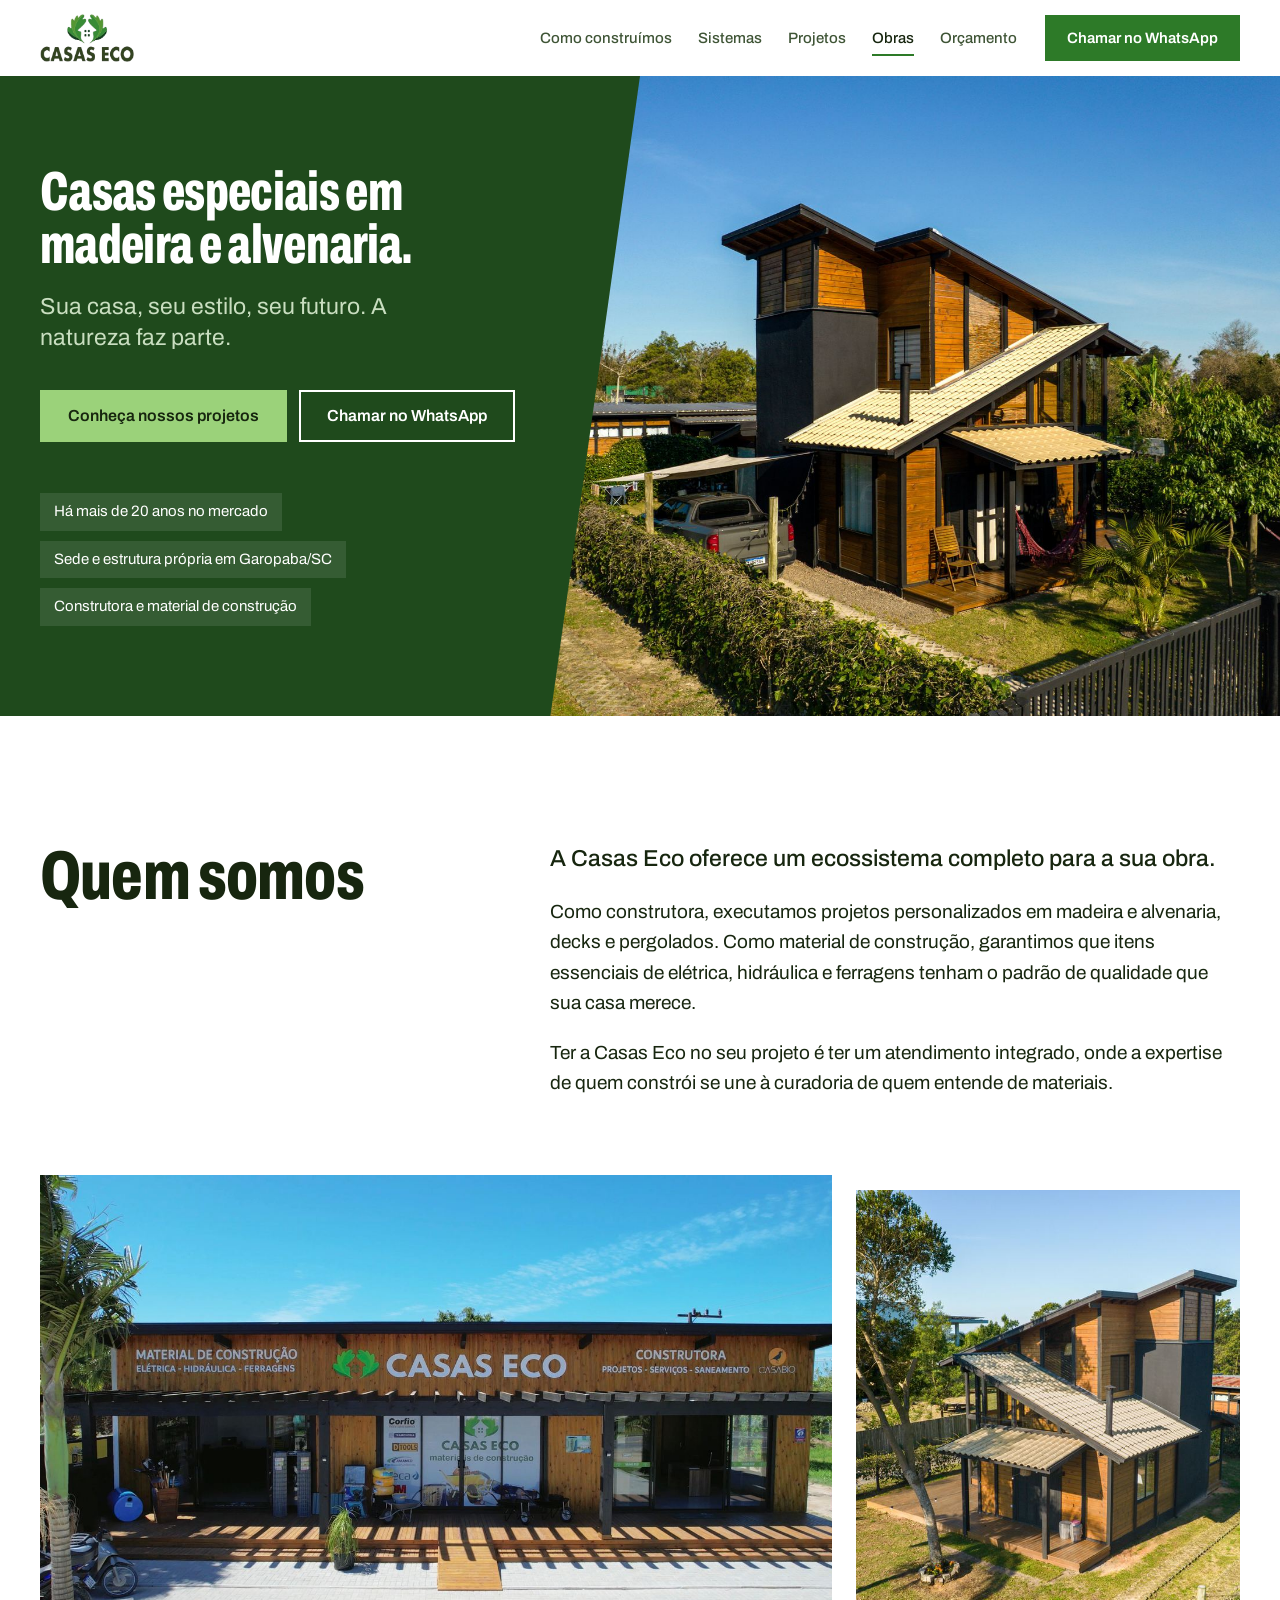
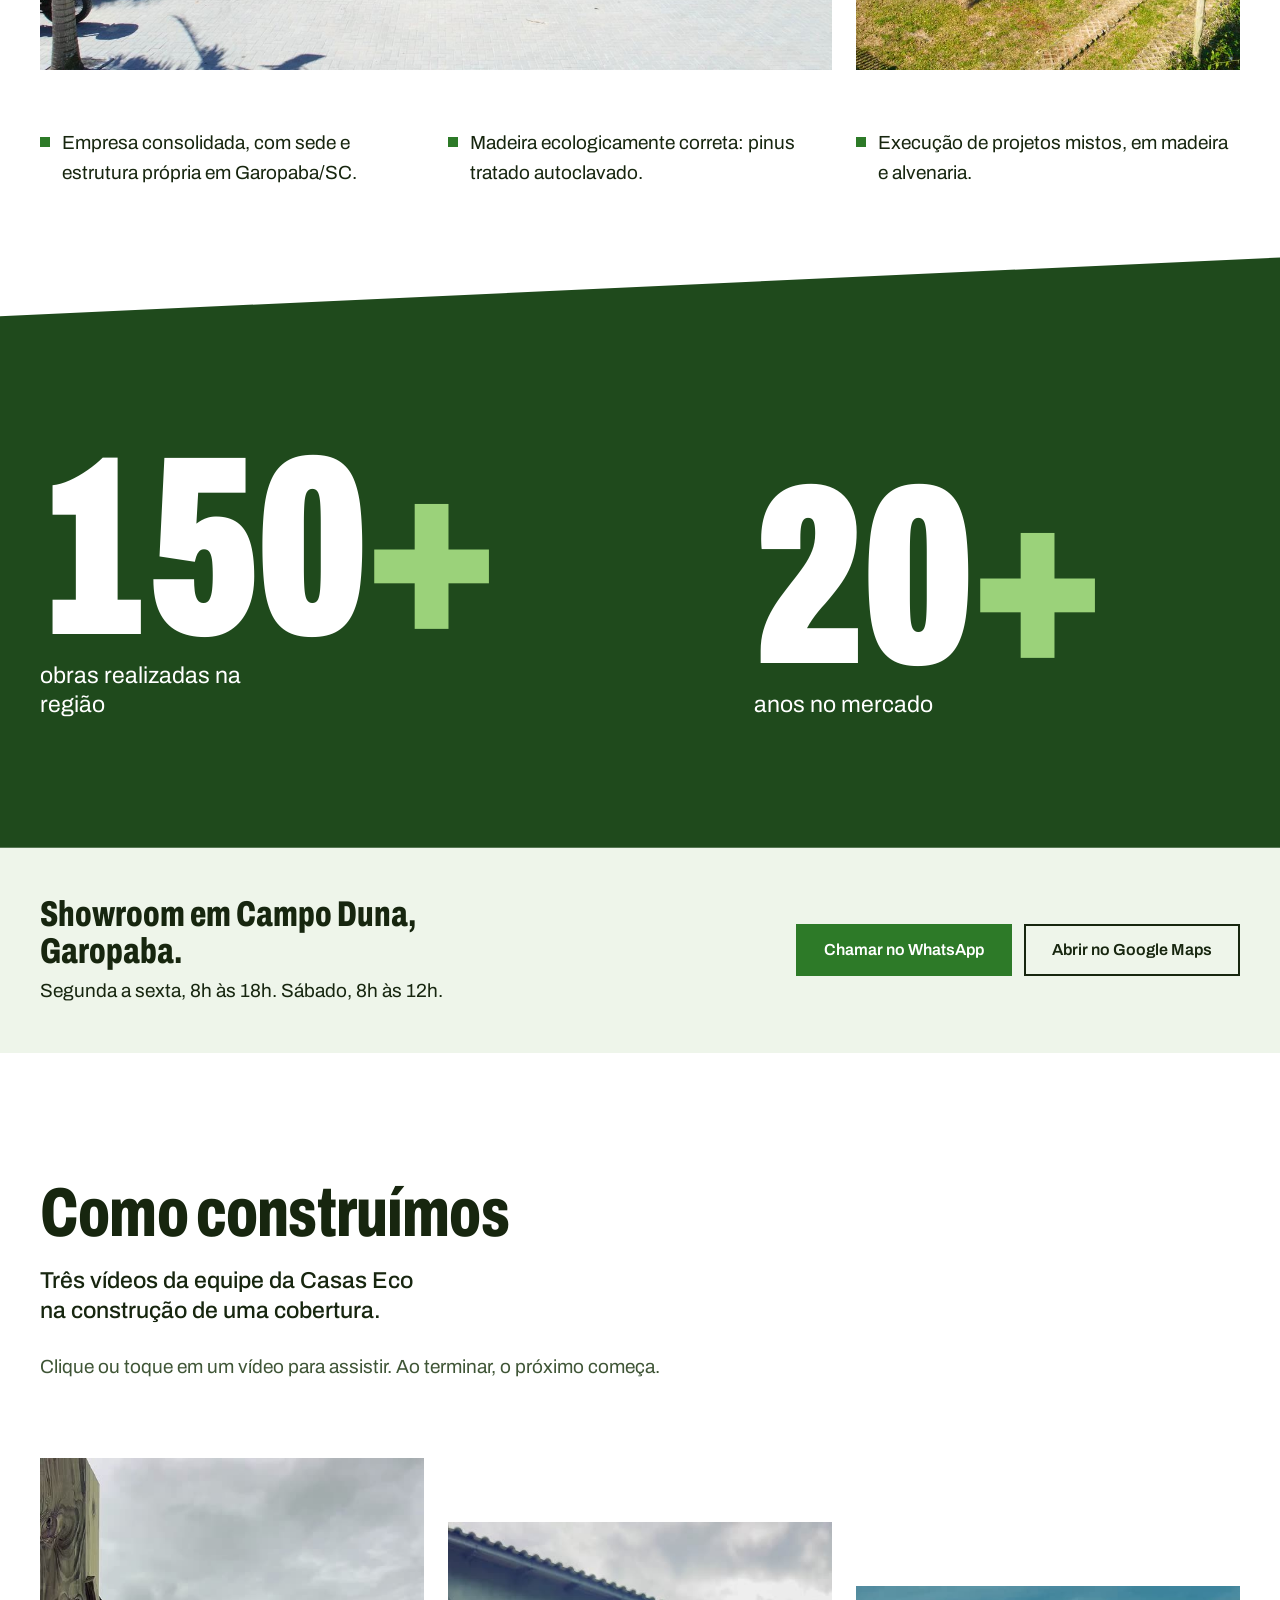
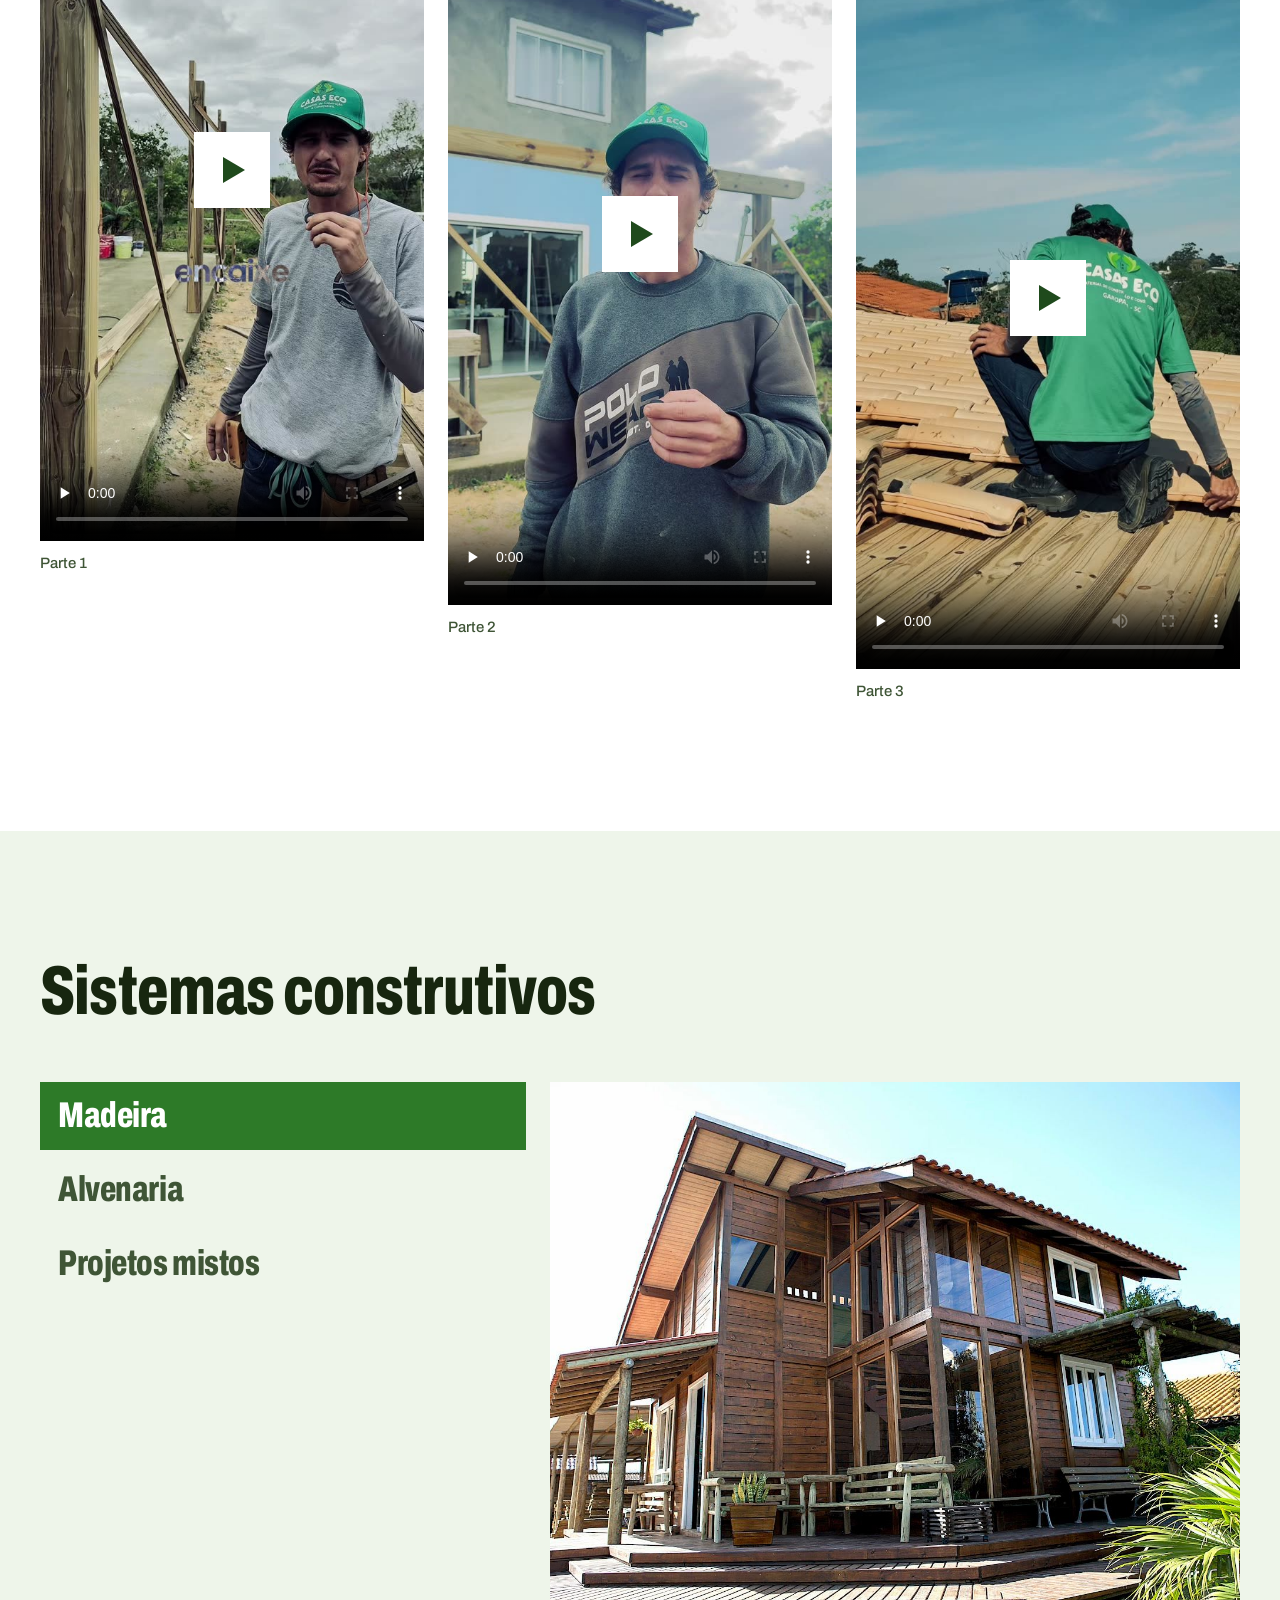
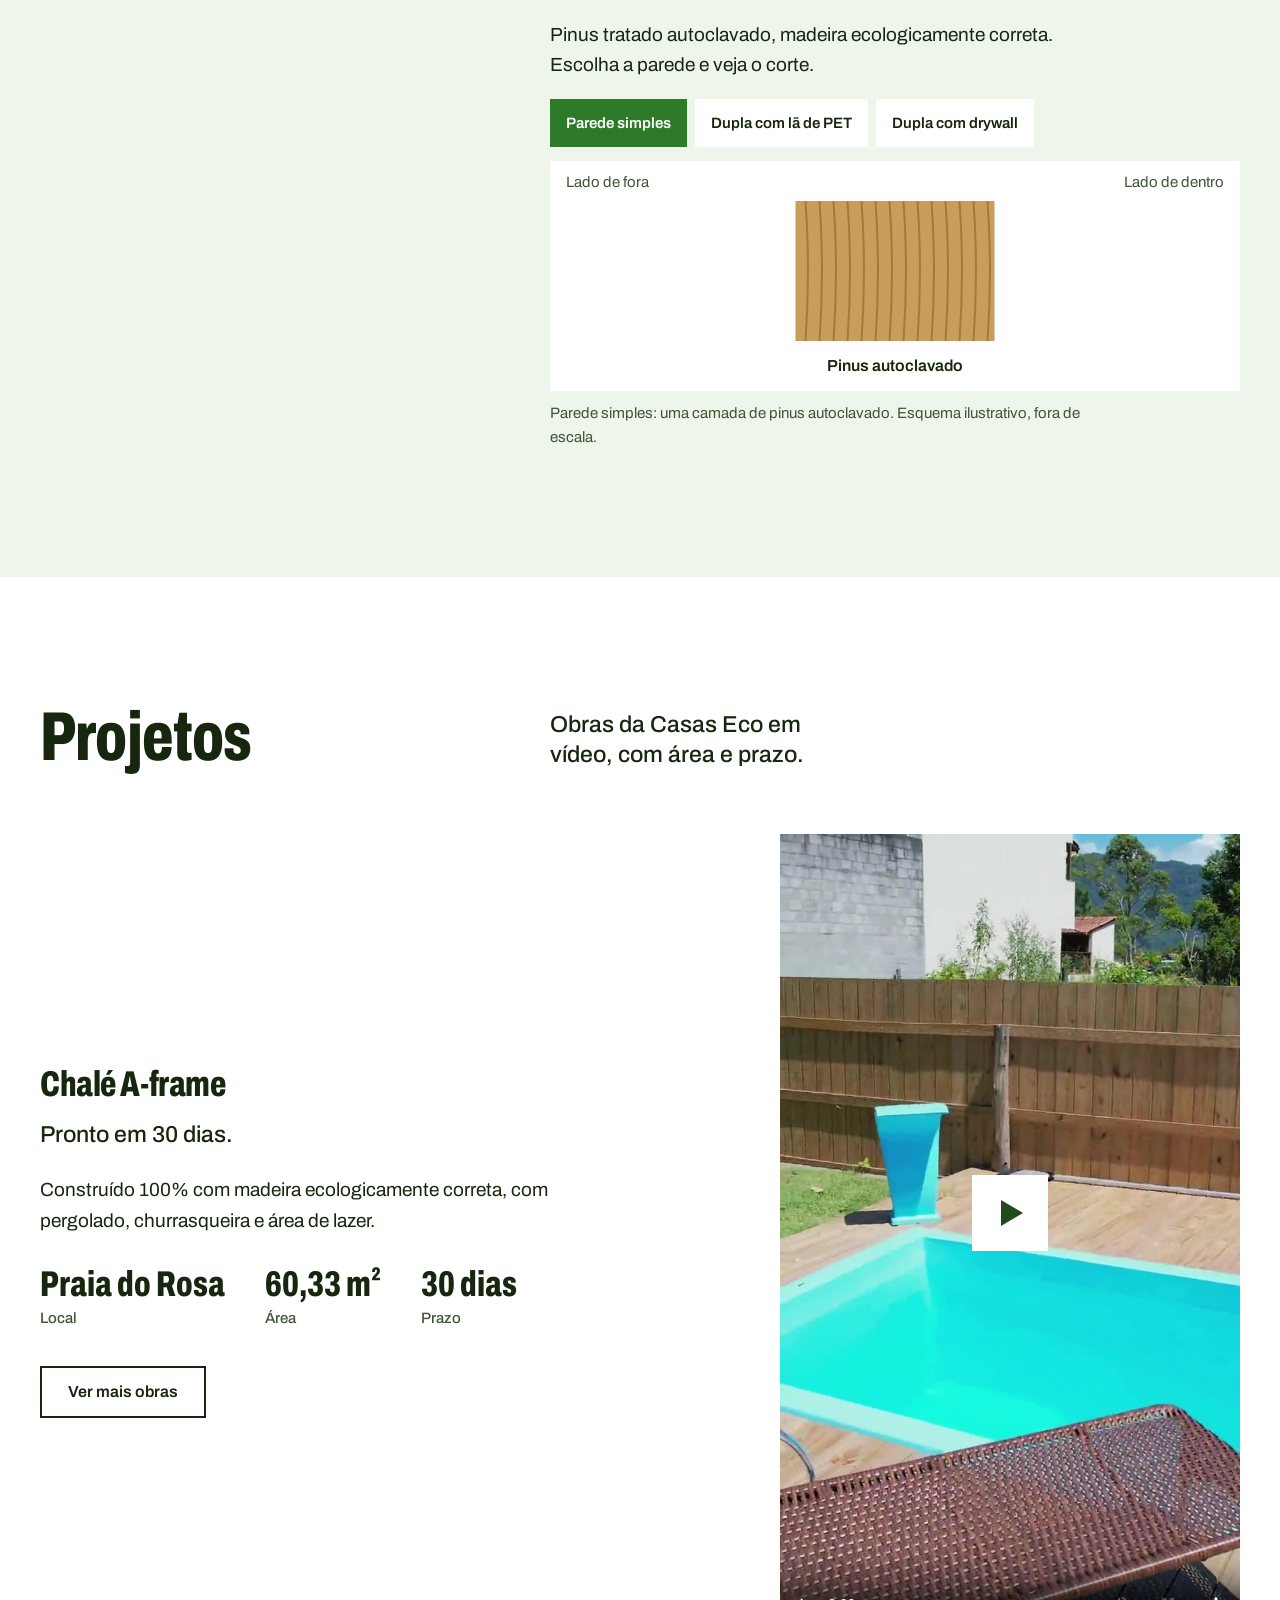
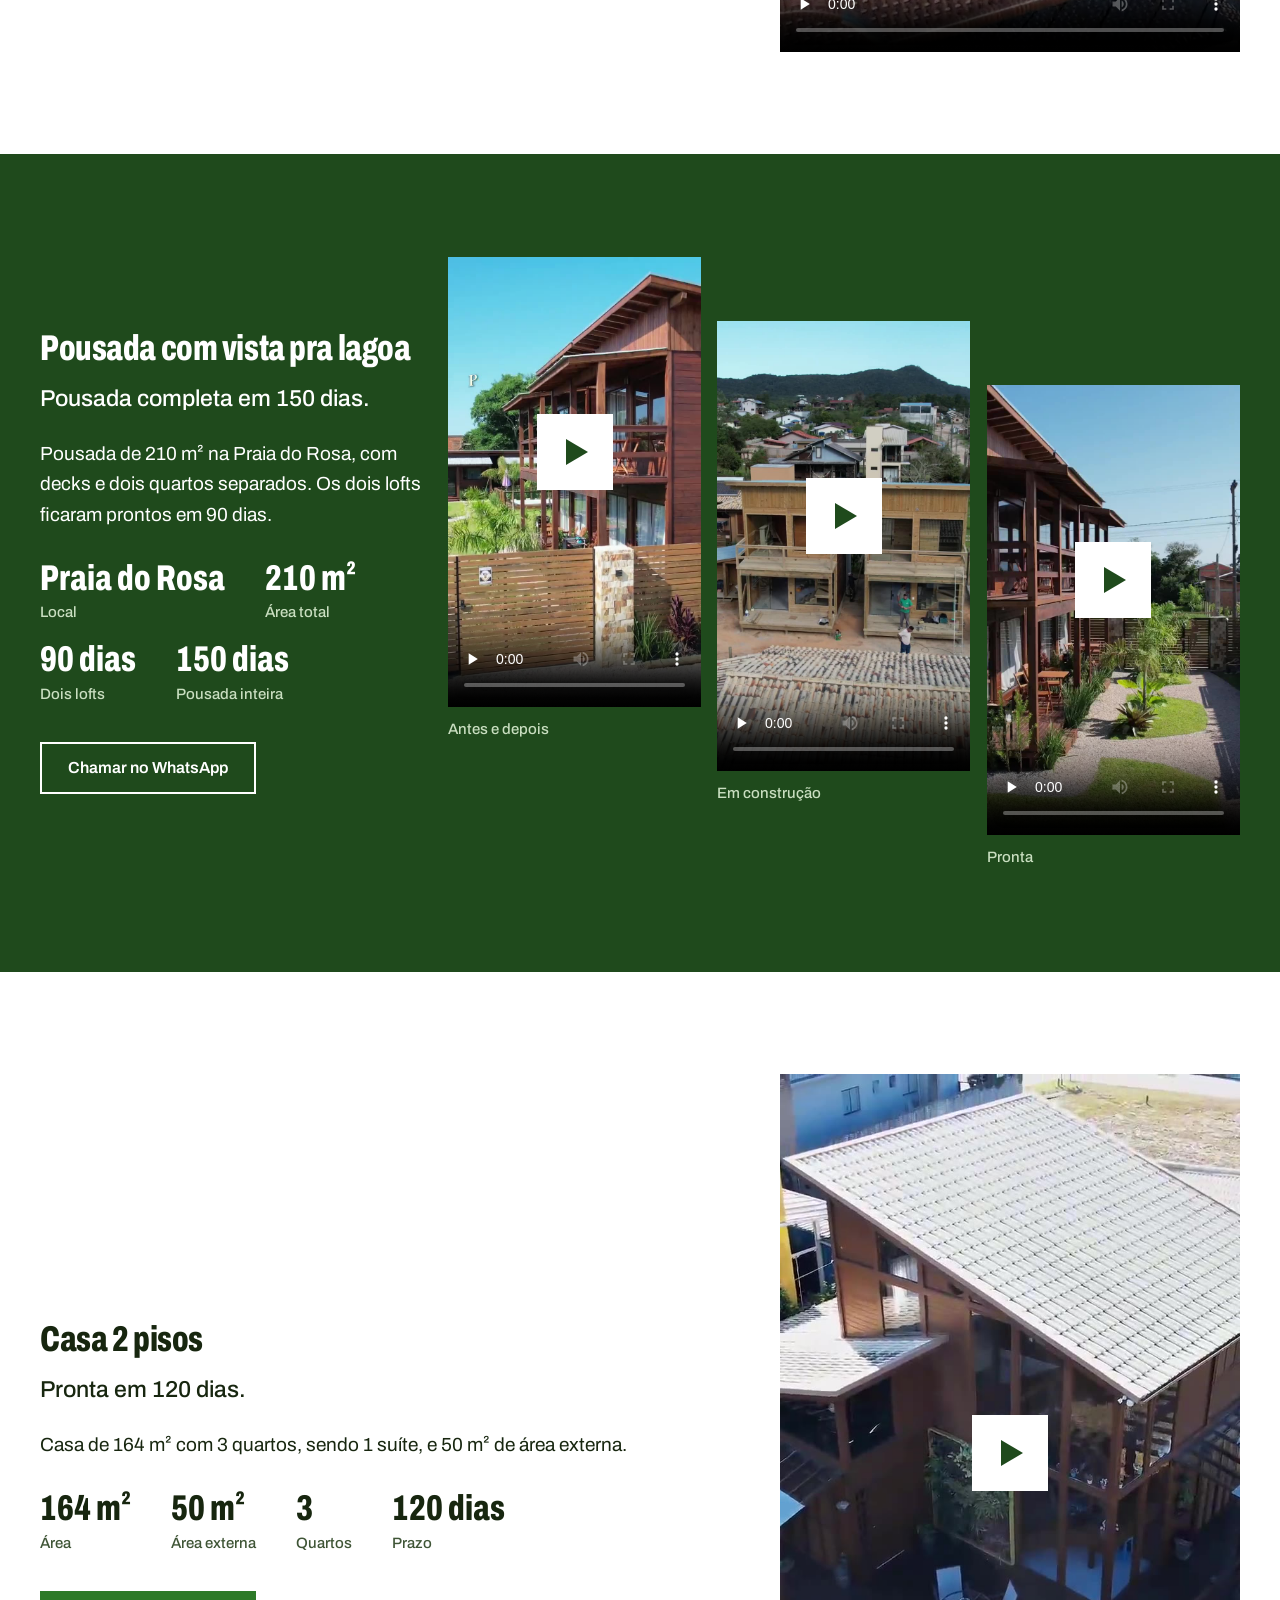
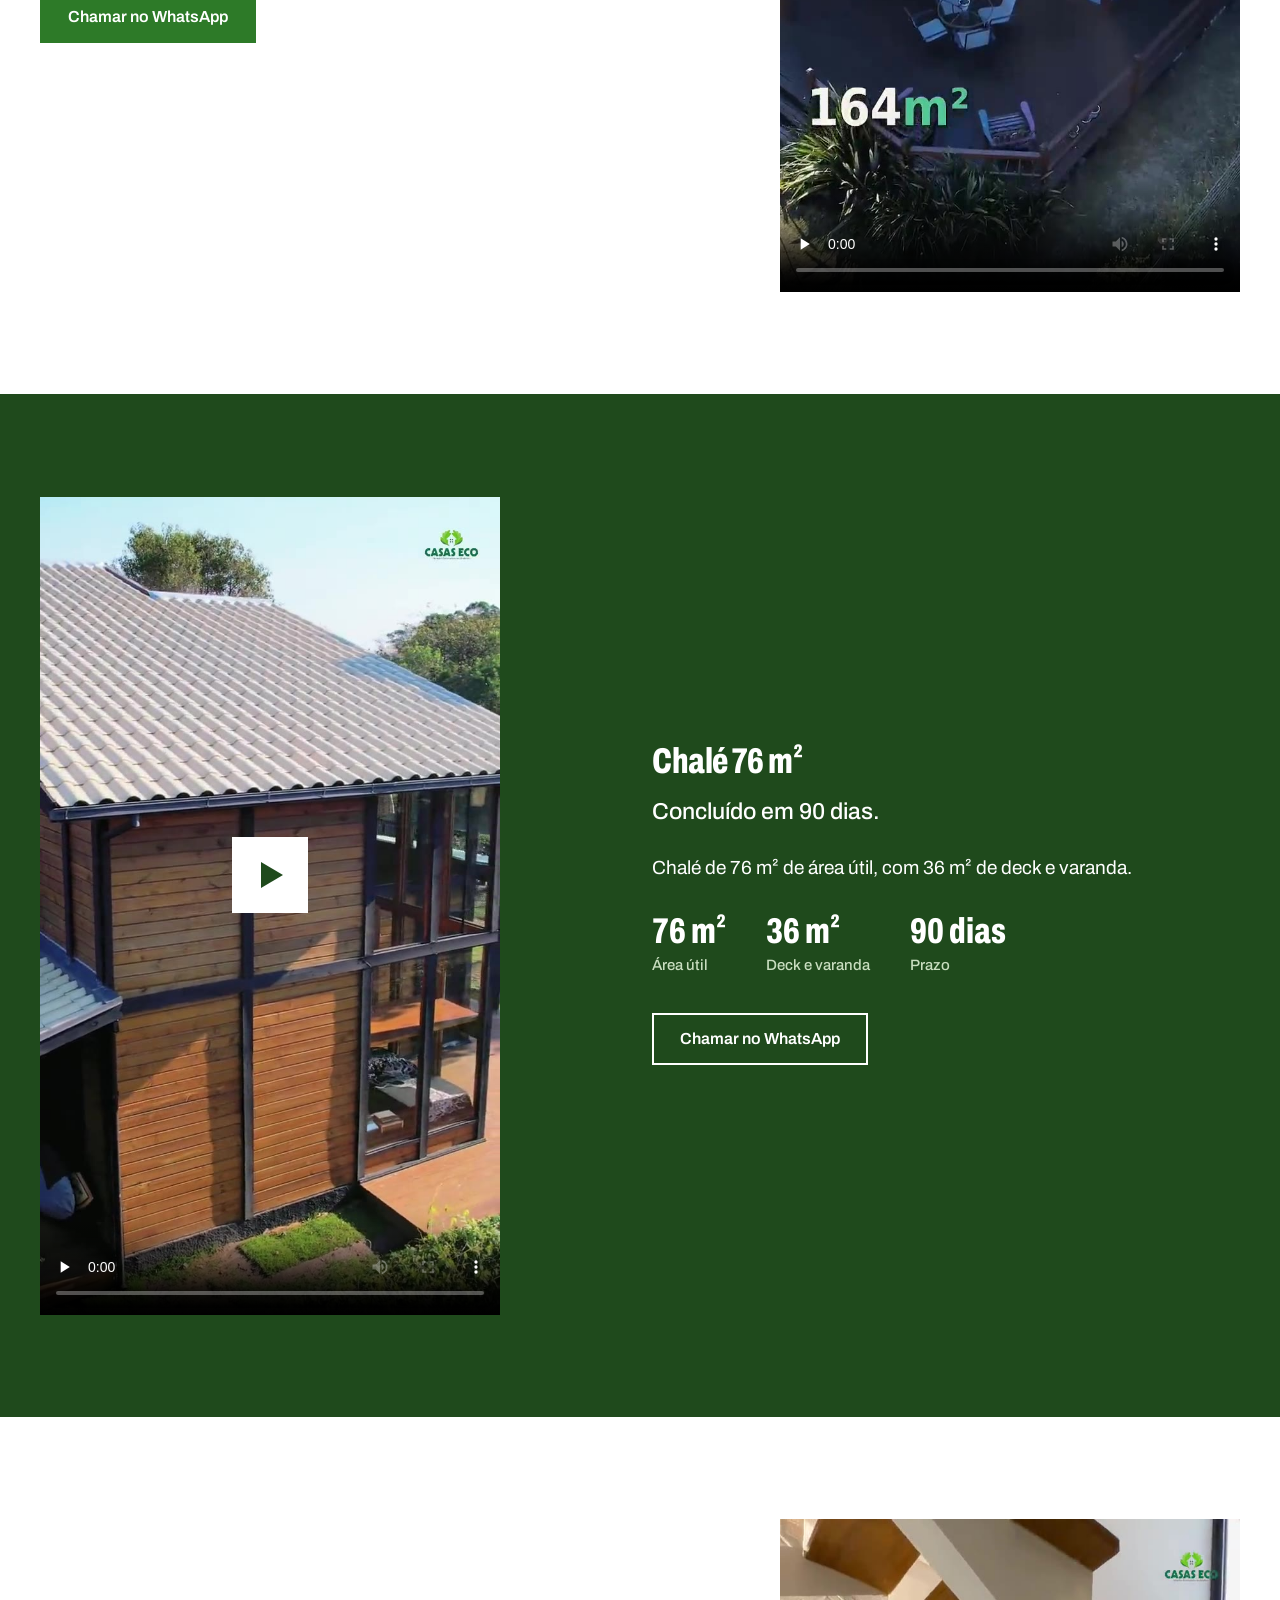
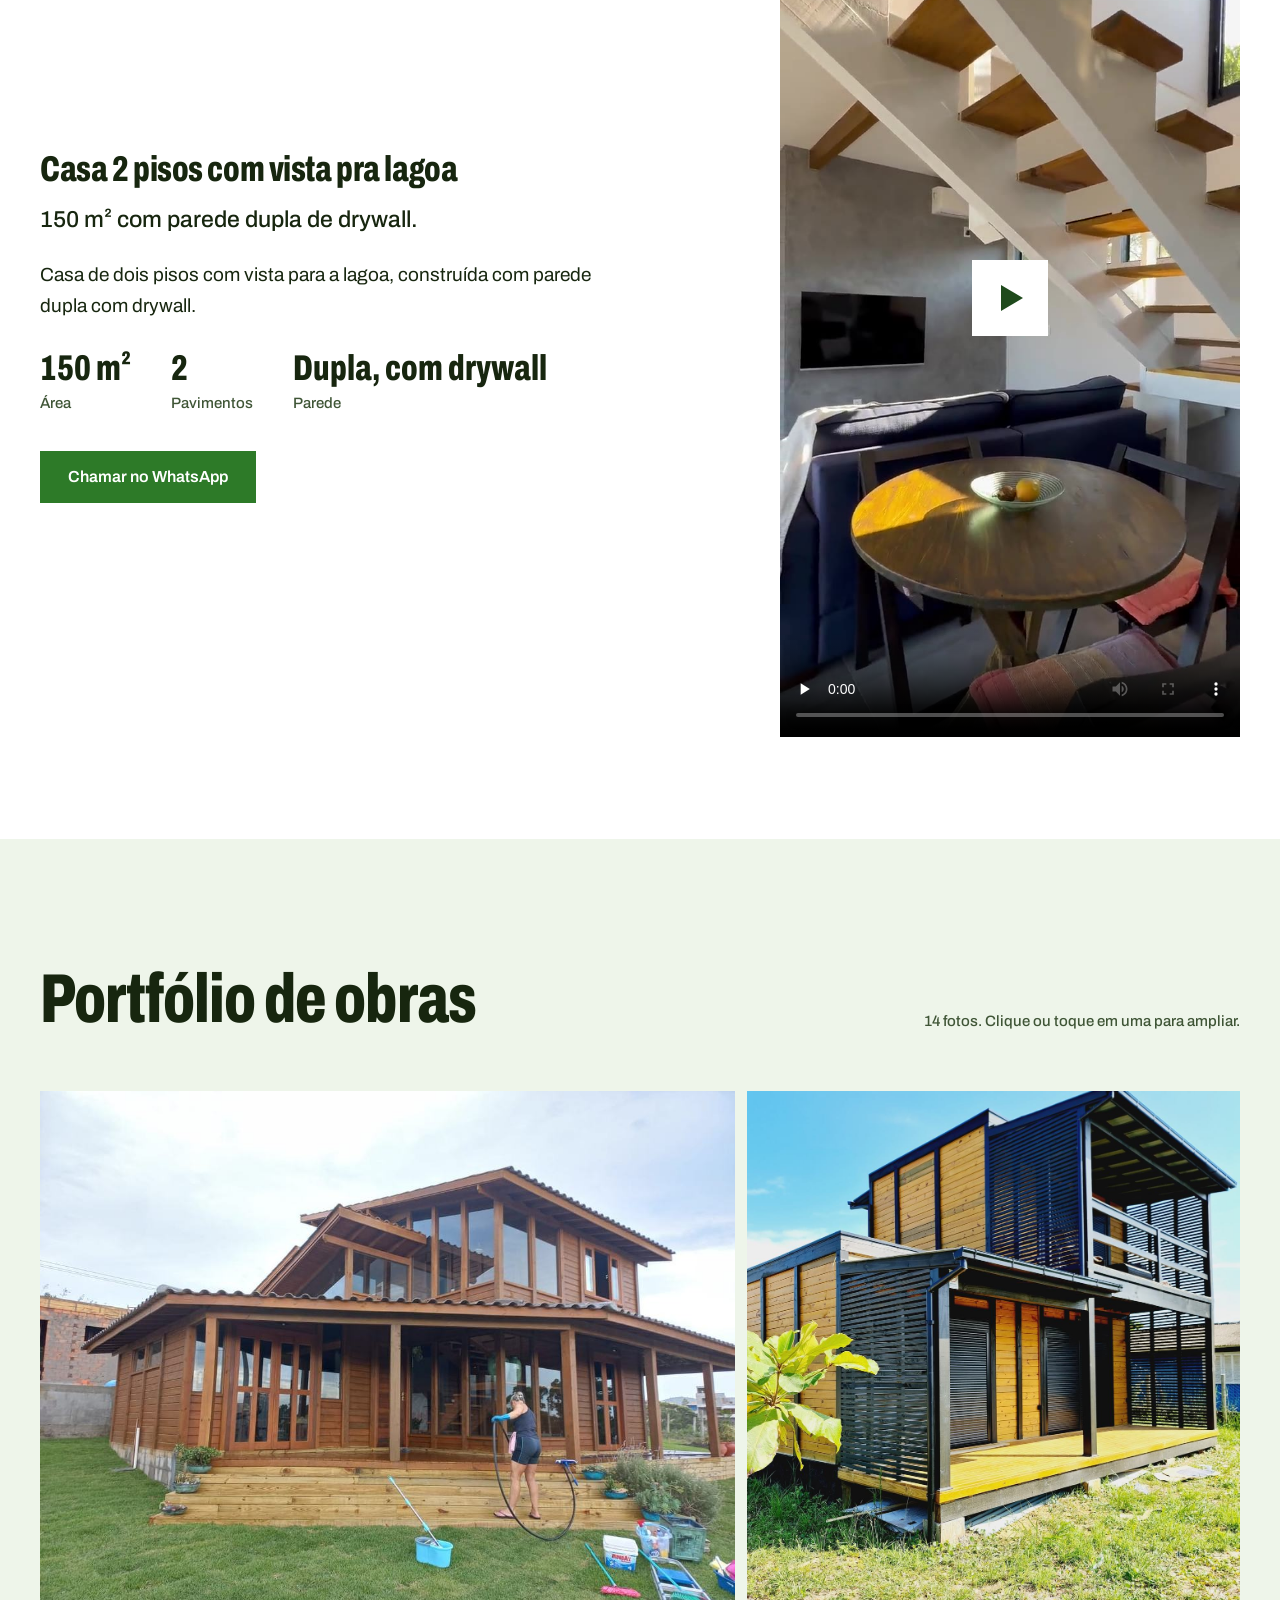
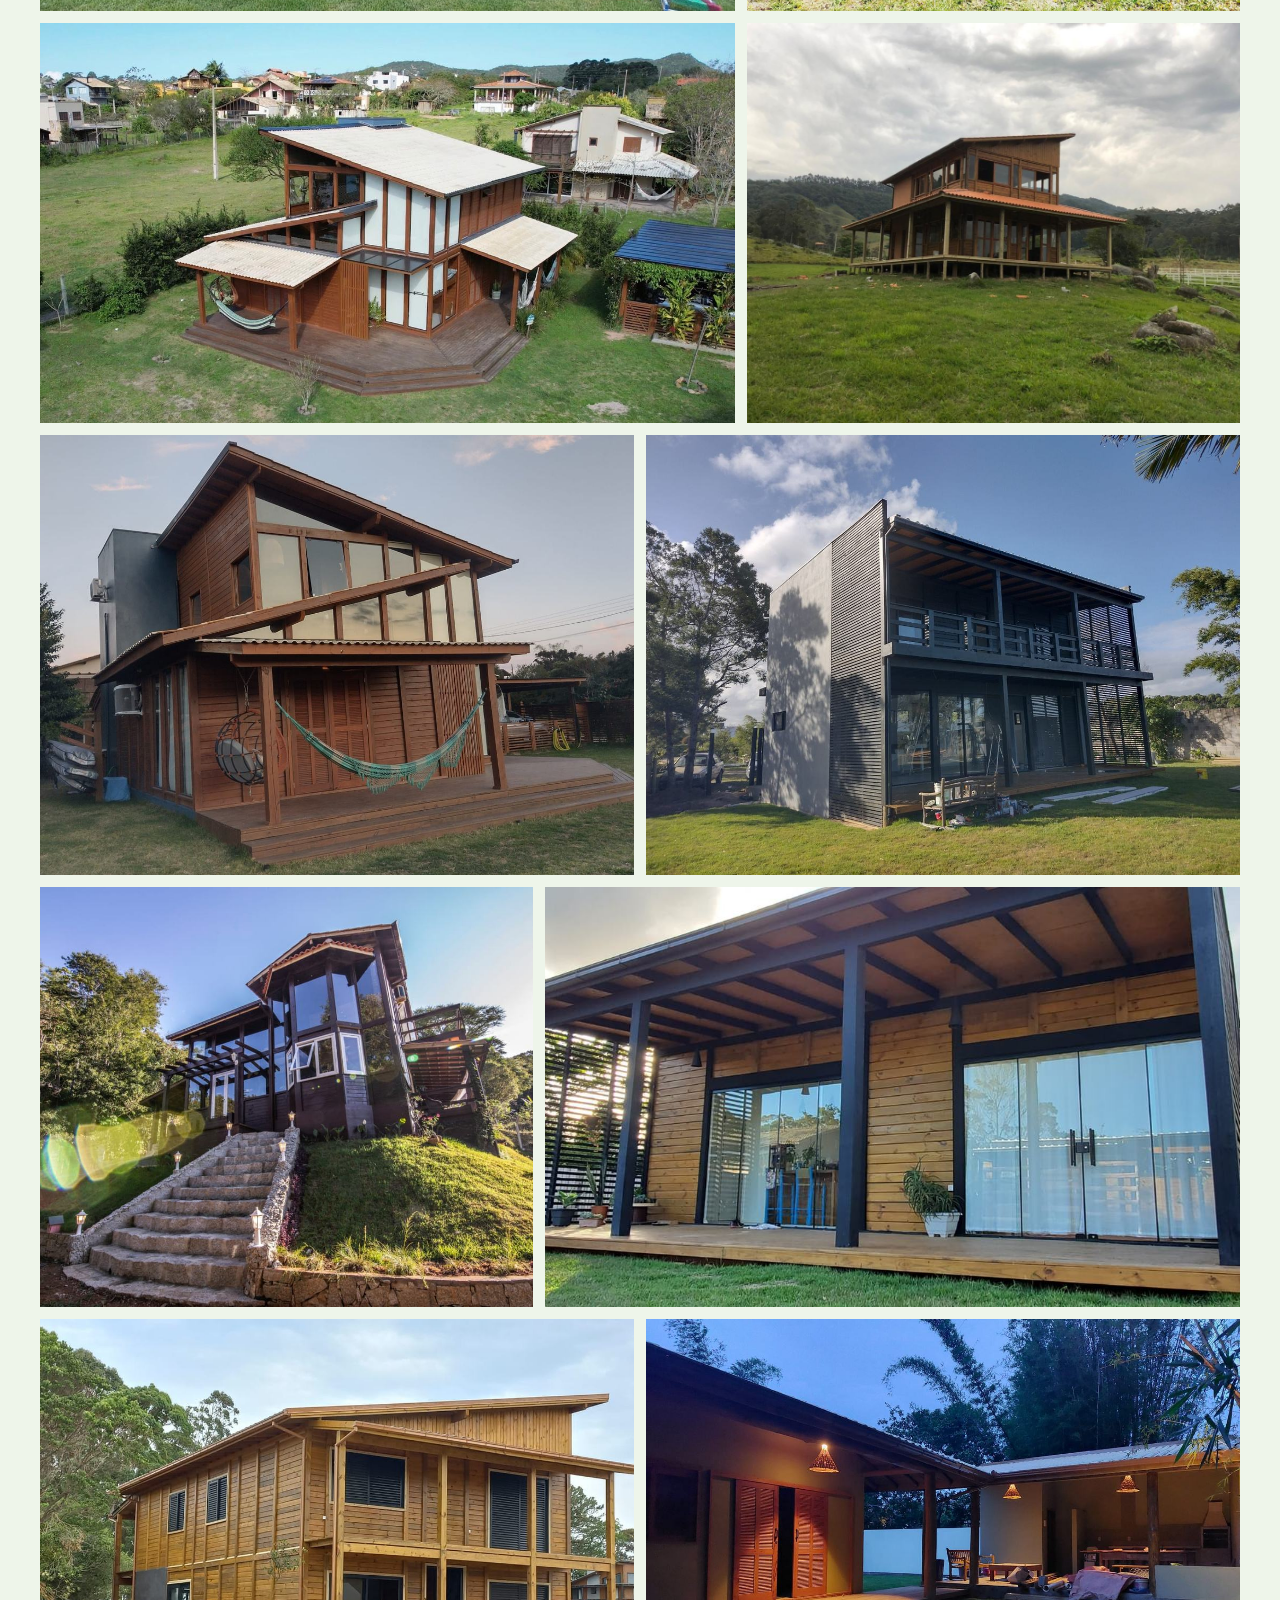
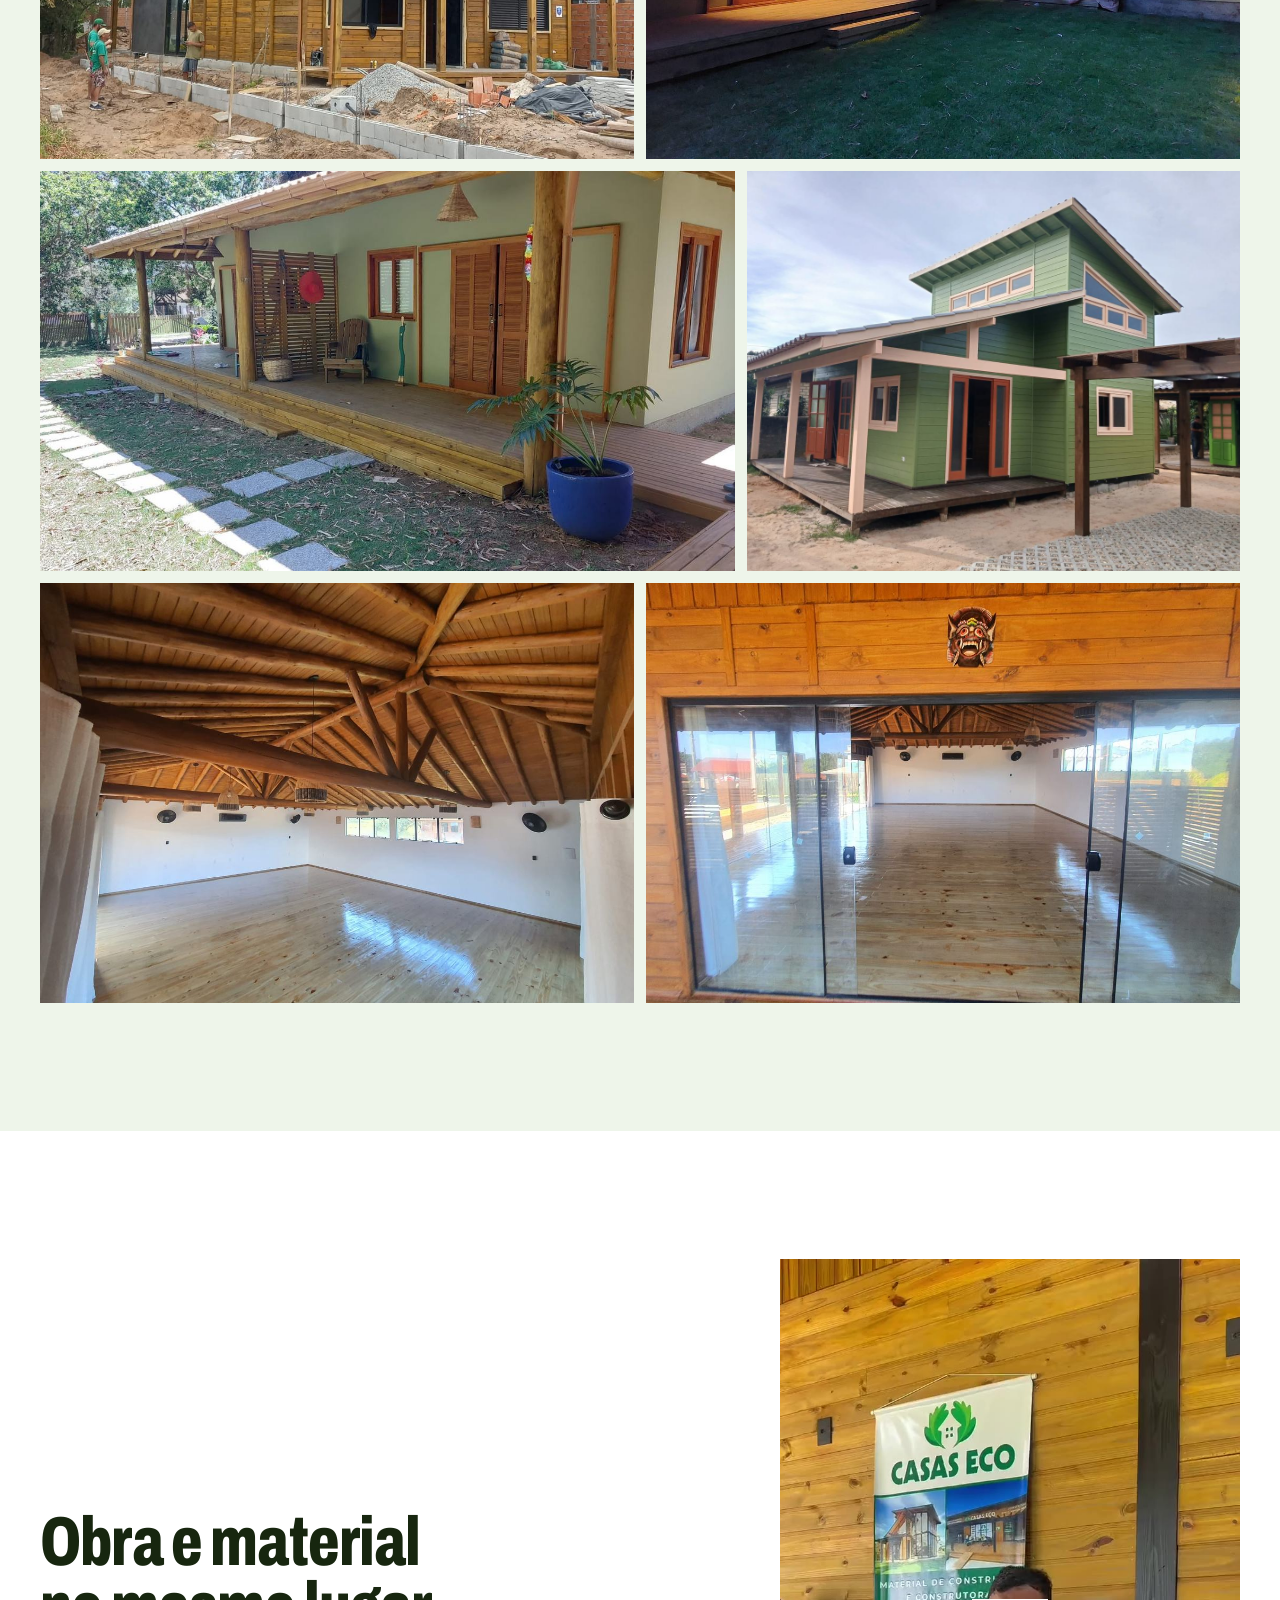
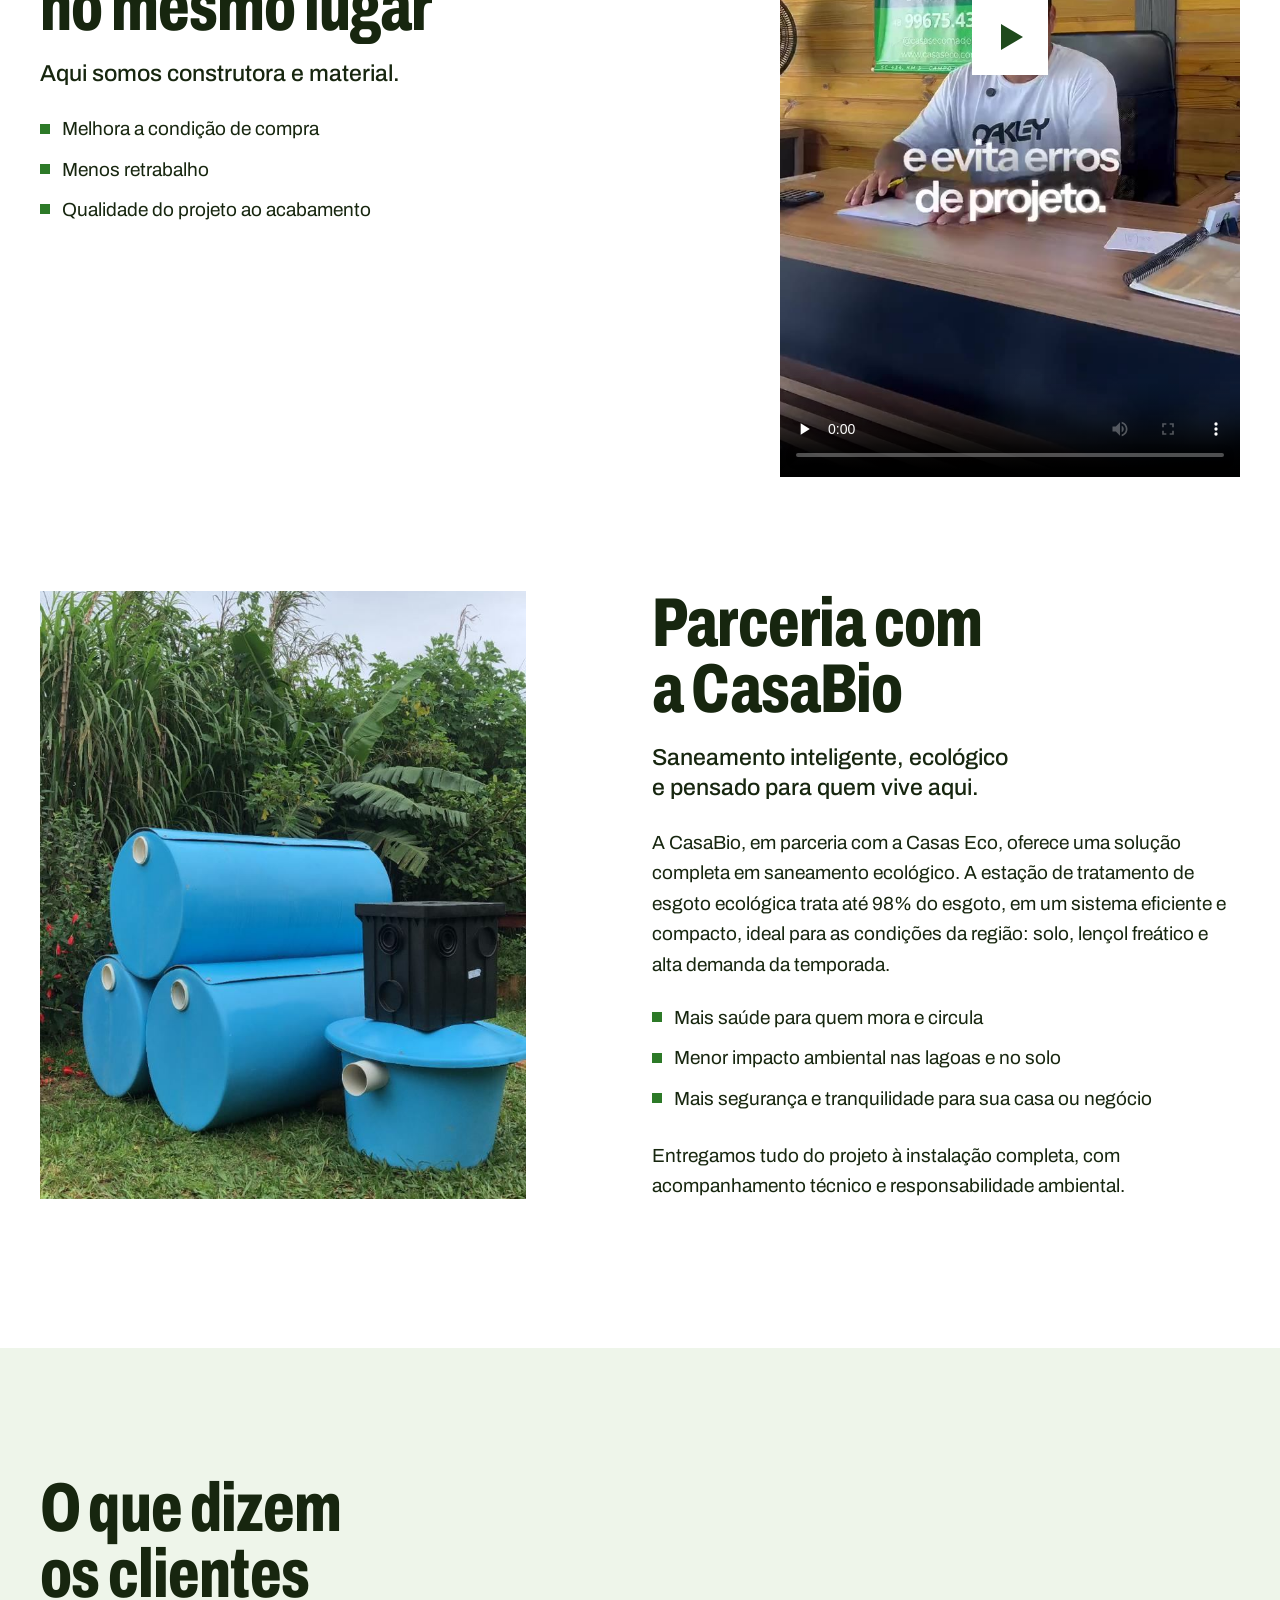
==== commit a18f62d2: "Ajustes da revisão: corte da parede inteiro no celular, cursor verde e textos para mouse e toque Co-" ====
--- a/index.html
+++ b/index.html
@@ -101,7 +101,7 @@
         <div class="head-copy slide">
           <h2 id="h-como">Como construímos</h2>
           <p class="lead">Três vídeos da equipe da Casas Eco na construção de uma cobertura.</p>
-          <p class="muted">Toque em um vídeo para assistir. Ao terminar, o próximo começa.</p>
+          <p class="muted">Clique ou toque em um vídeo para assistir. Ao terminar, o próximo começa.</p>
         </div>
       </div>
       <div class="reel" id="reel">
@@ -257,7 +257,7 @@
 
   <section class="band alt" id="obras" aria-labelledby="h-obras">
     <div class="wrap">
-      <div class="gal-head"><h2 id="h-obras">Portfólio de obras</h2><p class="muted">14 fotos. Toque em uma para ampliar.</p></div>
+      <div class="gal-head"><h2 id="h-obras">Portfólio de obras</h2><p class="muted">14 fotos. Clique ou toque em uma para ampliar.</p></div>
       <div class="gal" id="gal">
         <button type="button" style="--s:7;--r:520" aria-haspopup="dialog" aria-label="Ampliar foto"><img src="img/g037.jpg" width="1041" height="781" loading="lazy" alt="Casa de madeira de dois pavimentos, com deck e varanda ampla"></button>
         <button type="button" style="--s:5;--r:520" aria-haspopup="dialog" aria-label="Ampliar foto"><img src="img/g066.jpg" width="1200" height="1600" loading="lazy" alt="Casa de madeira escura com dois pavimentos e deck amarelo"></button>
--- a/style.css
+++ b/style.css
@@ -217,7 +217,7 @@
 .sys button:hover { color: var(--ink); background: var(--tone); }
 .sys button[aria-selected="true"], .sys button[aria-selected="true"]:hover { color: var(--on-green); background: var(--green); }
 .sys-view { grid-column: 6 / span 7; }
-.sys-view figure { margin: 0 0 20px; aspect-ratio: 4 / 3; overflow: hidden; background: var(--bg); }
+.sys-view figure:not(.wall-fig) { margin: 0 0 20px; aspect-ratio: 4 / 3; overflow: hidden; background: var(--bg); }
 .sys-view img { display: block; width: 100%; height: 100%; object-fit: cover; }
 .sys-view p { margin: 0 0 .8em; max-width: 52ch; }
 .sys-view [role="tabpanel"]:not([hidden]) { animation: fade .45s ease both; }
@@ -317,6 +317,7 @@
 .field { display: grid; gap: 8px; font-weight: 700; }
 .field span { font-size: var(--t-5); }
 .field input {
+  caret-color: var(--green);
   width: 100%; min-height: 50px; padding: 0 14px; font: 400 var(--t-4) var(--f); color: var(--ink);
   background: var(--bg-alt); border: 2px solid var(--bg-alt); border-radius: 0; transition: border-color .2s, background-color .2s;
 }
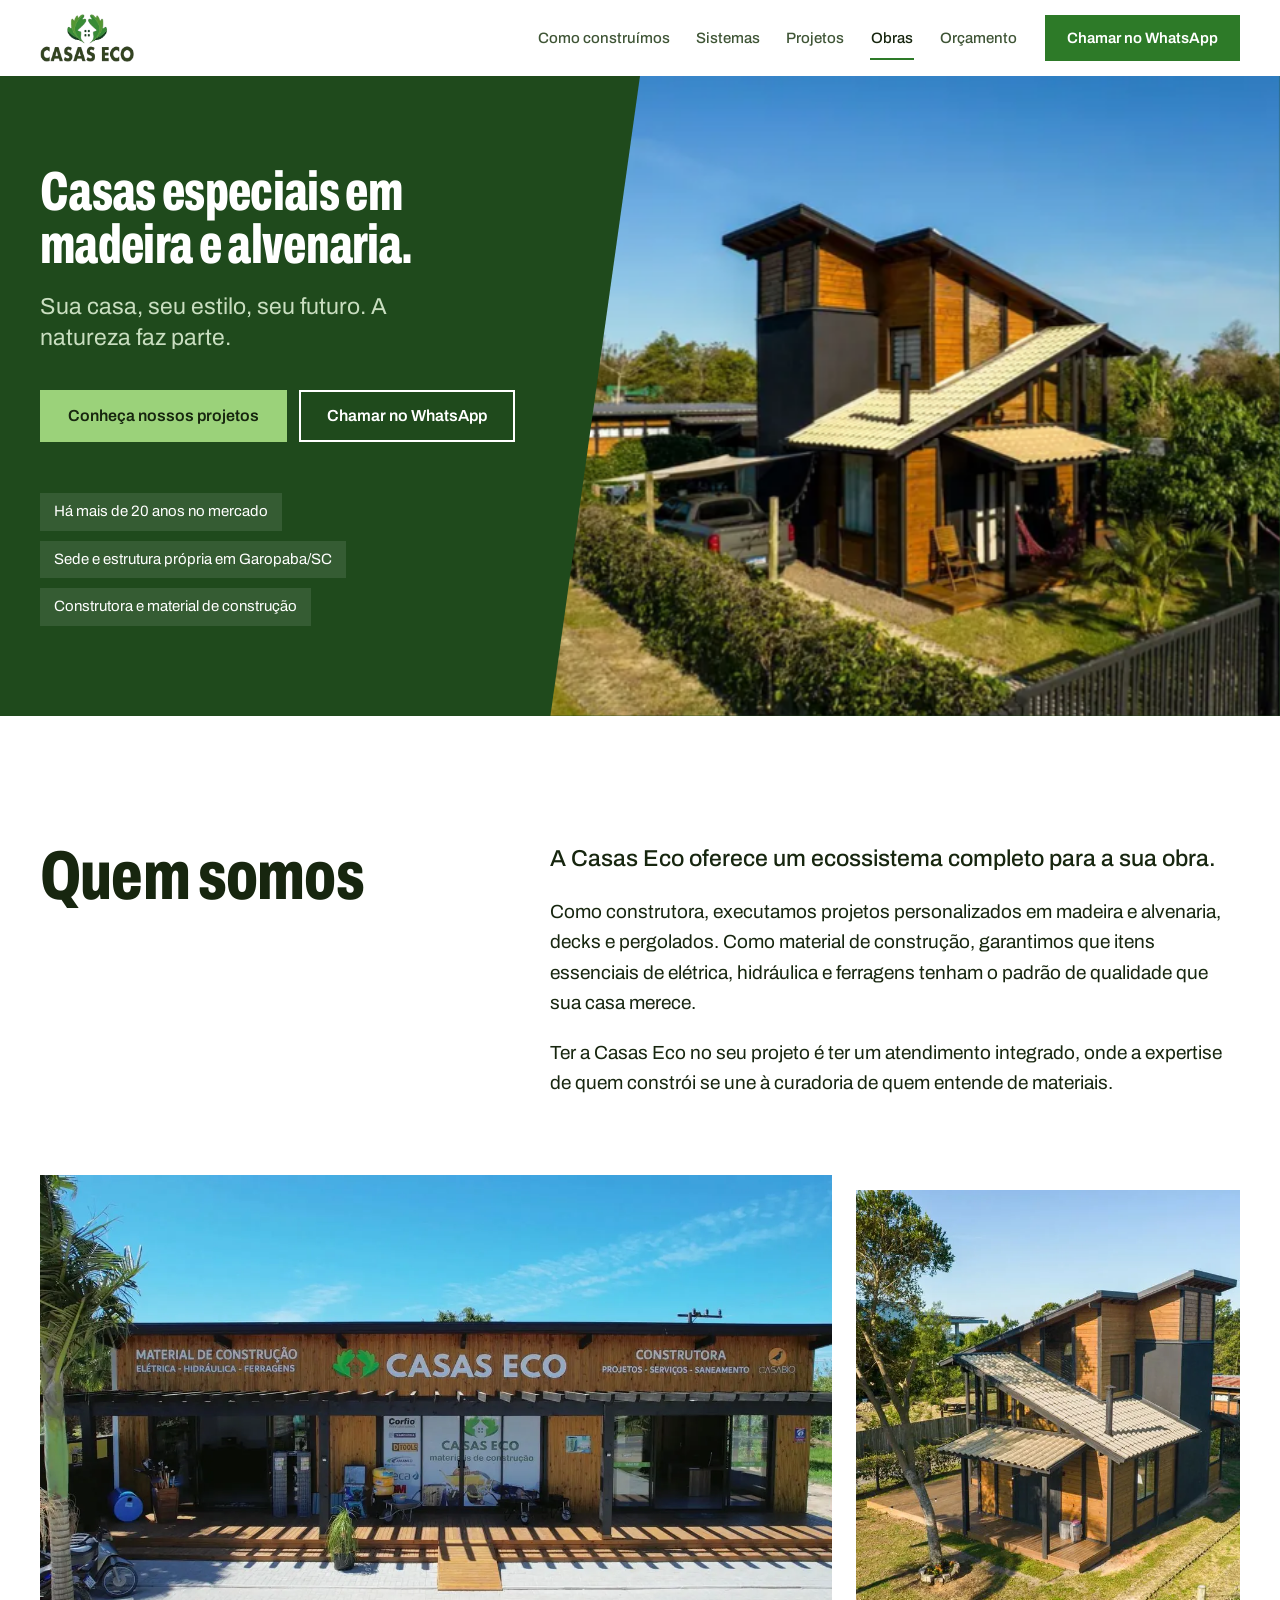
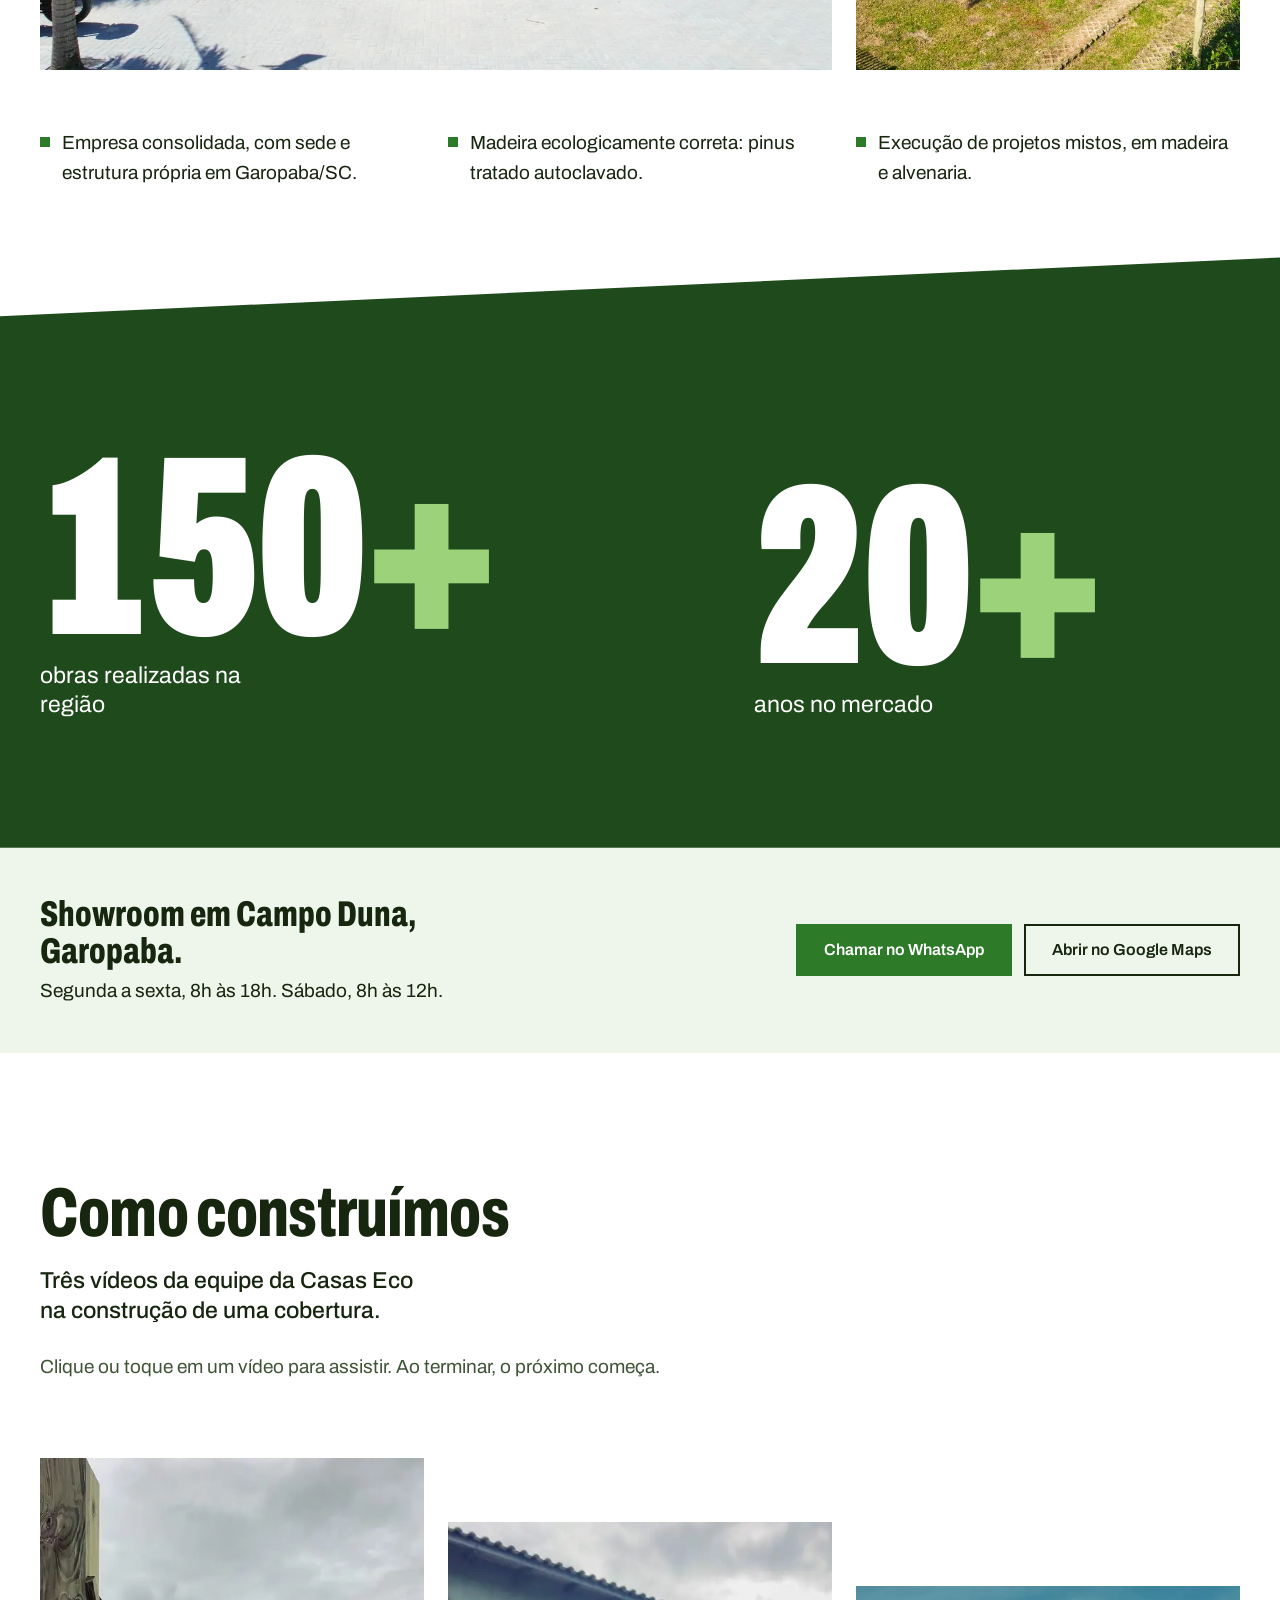
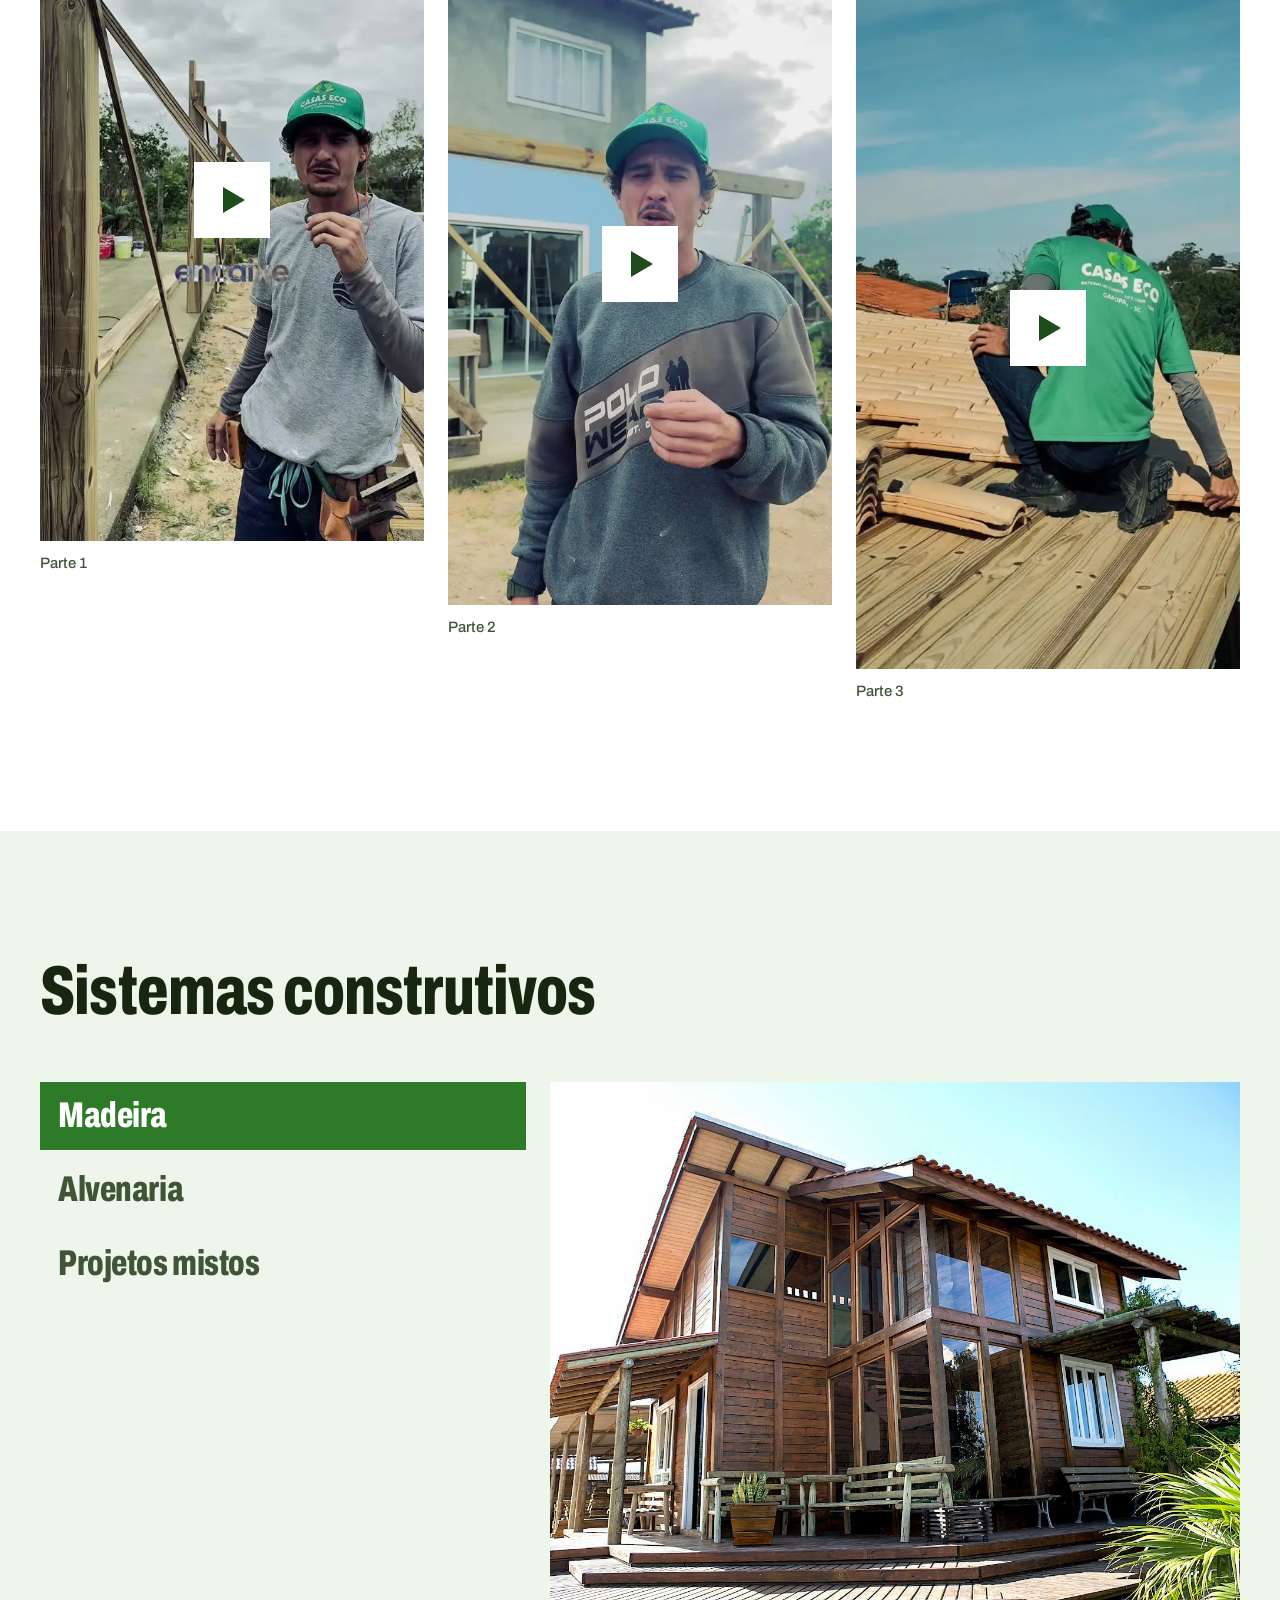
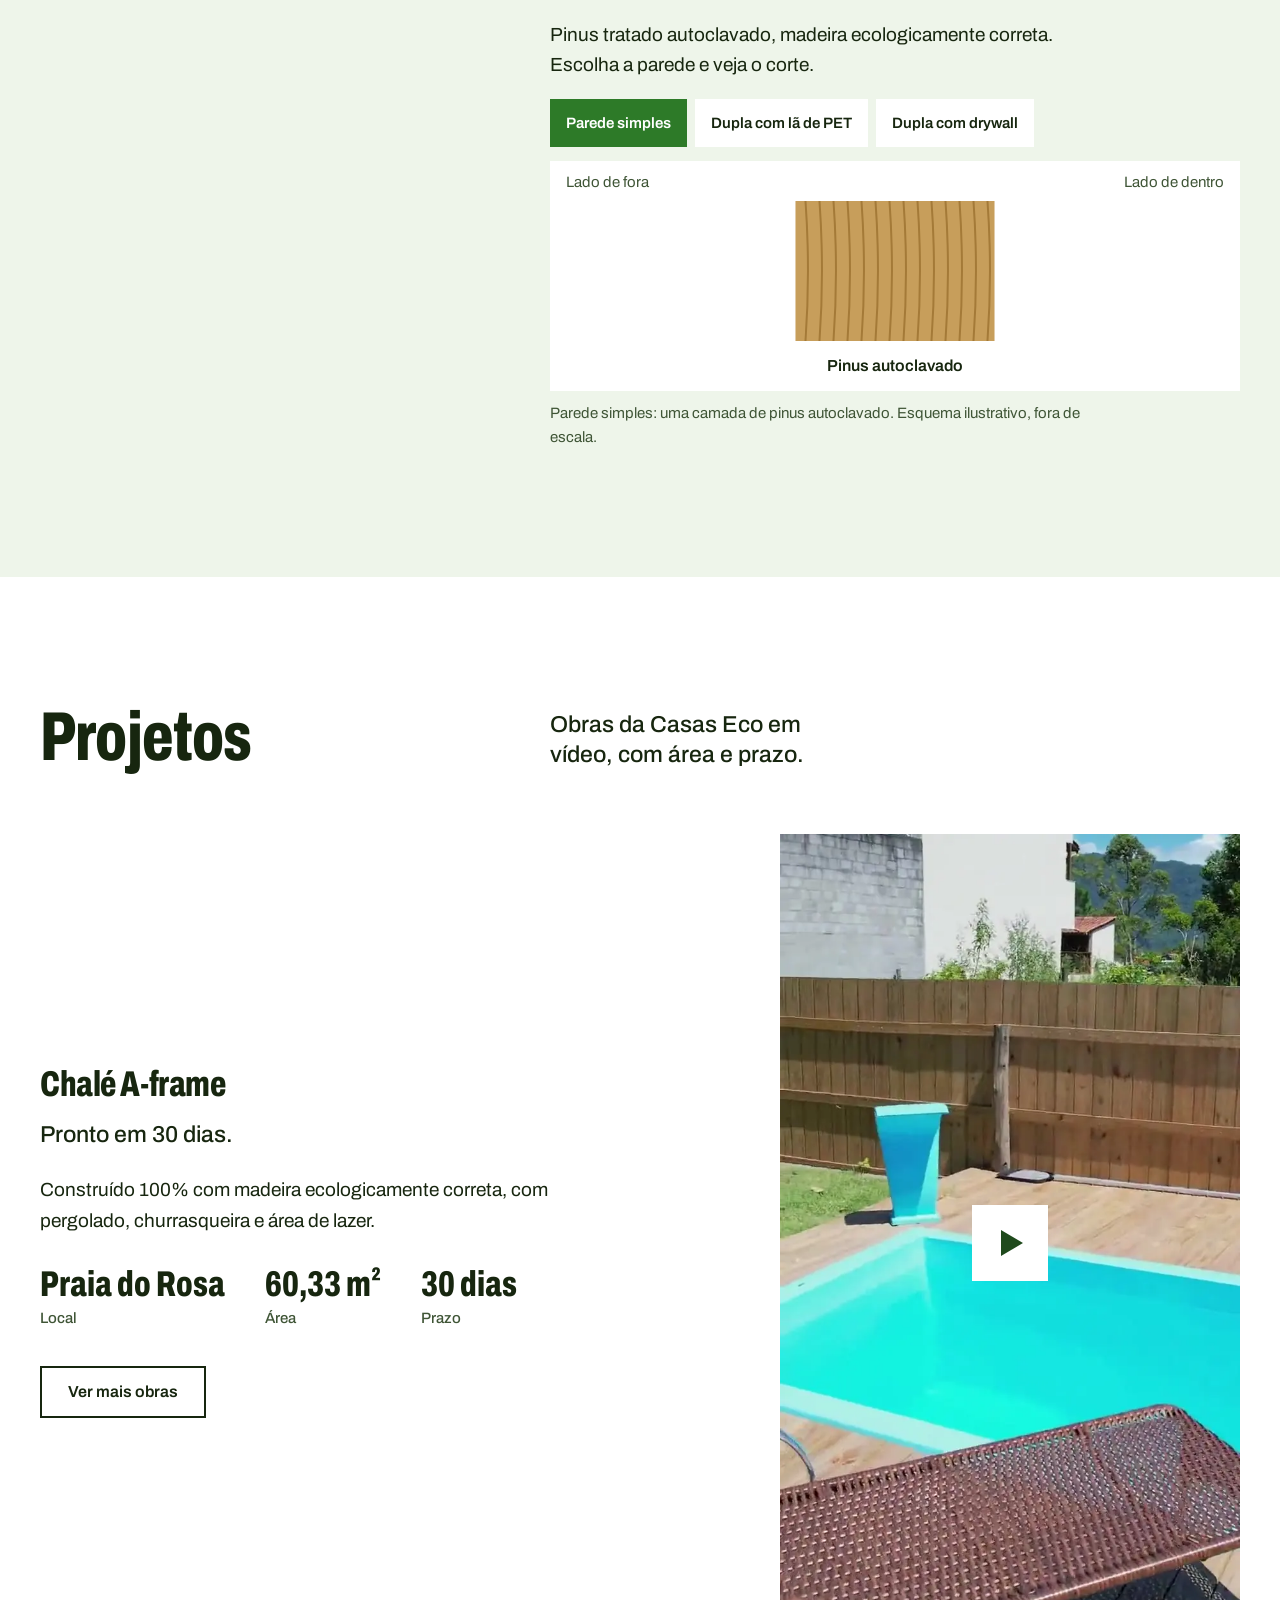
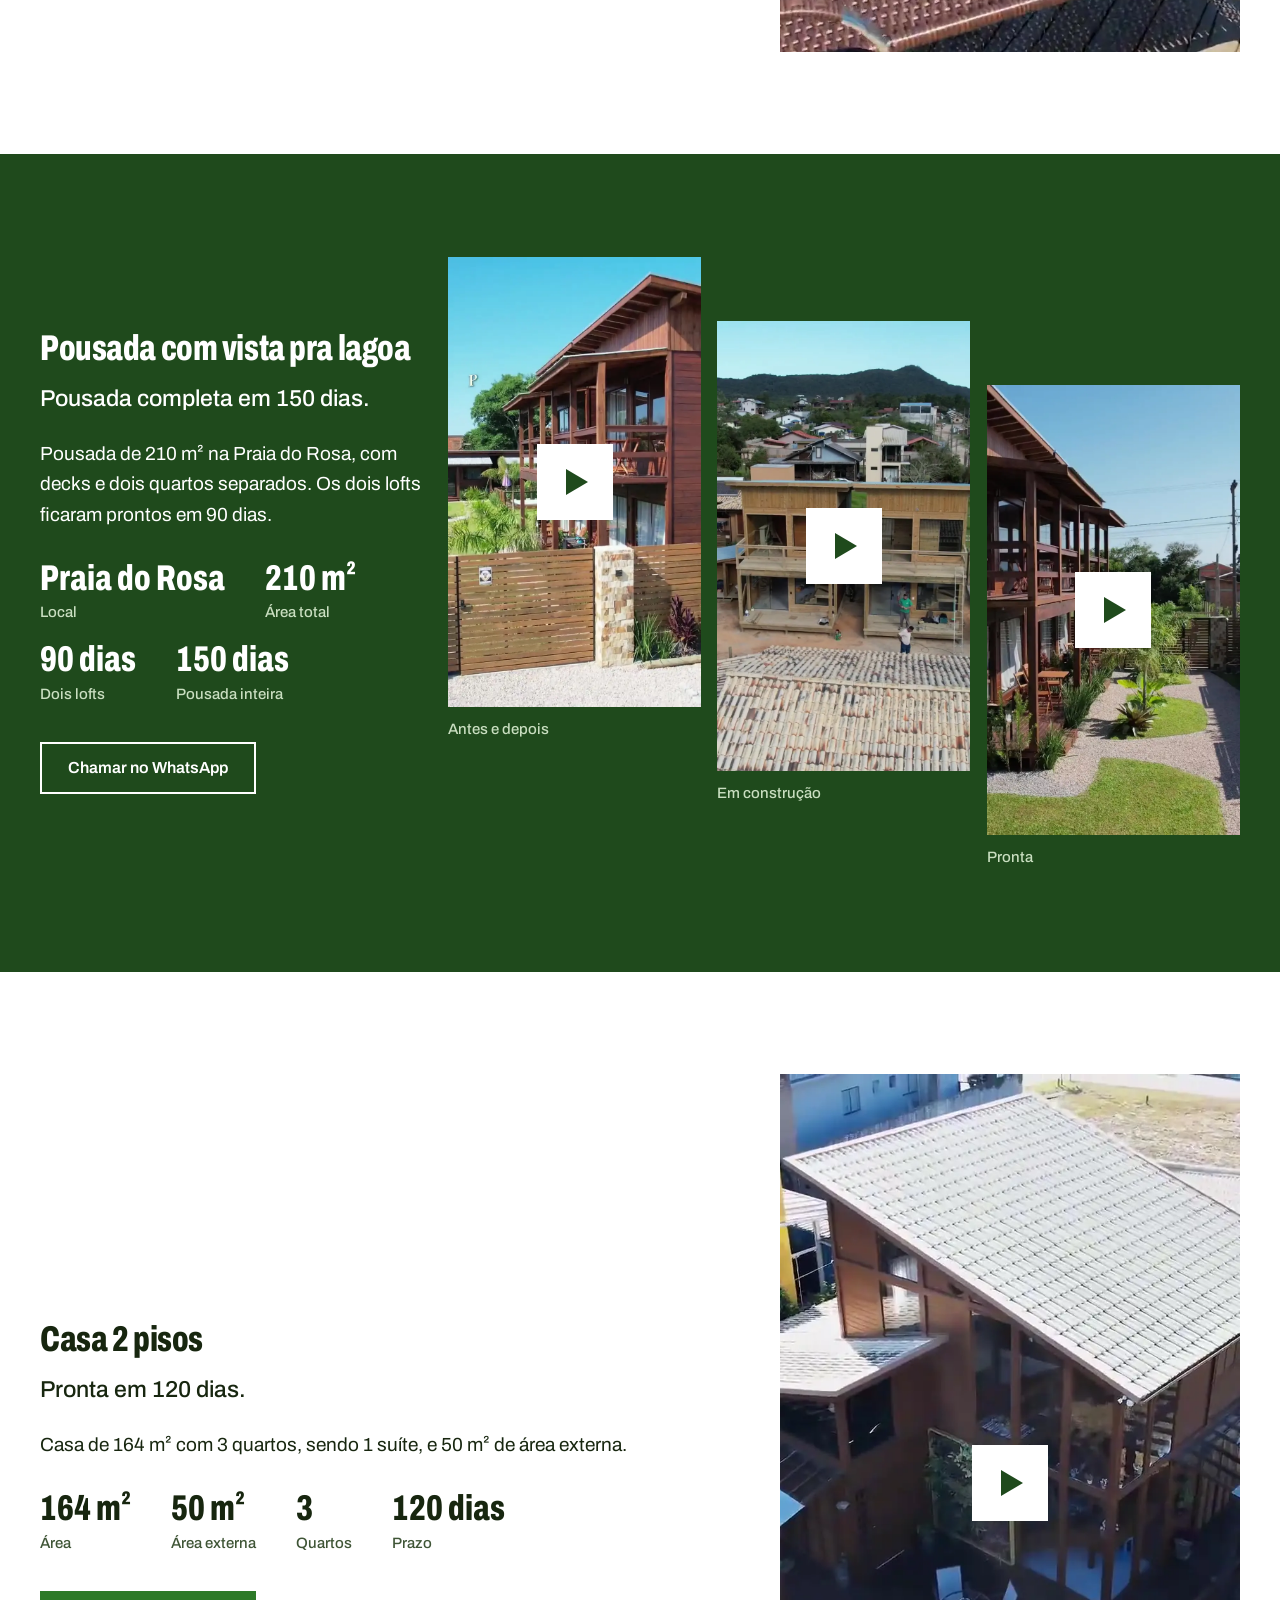
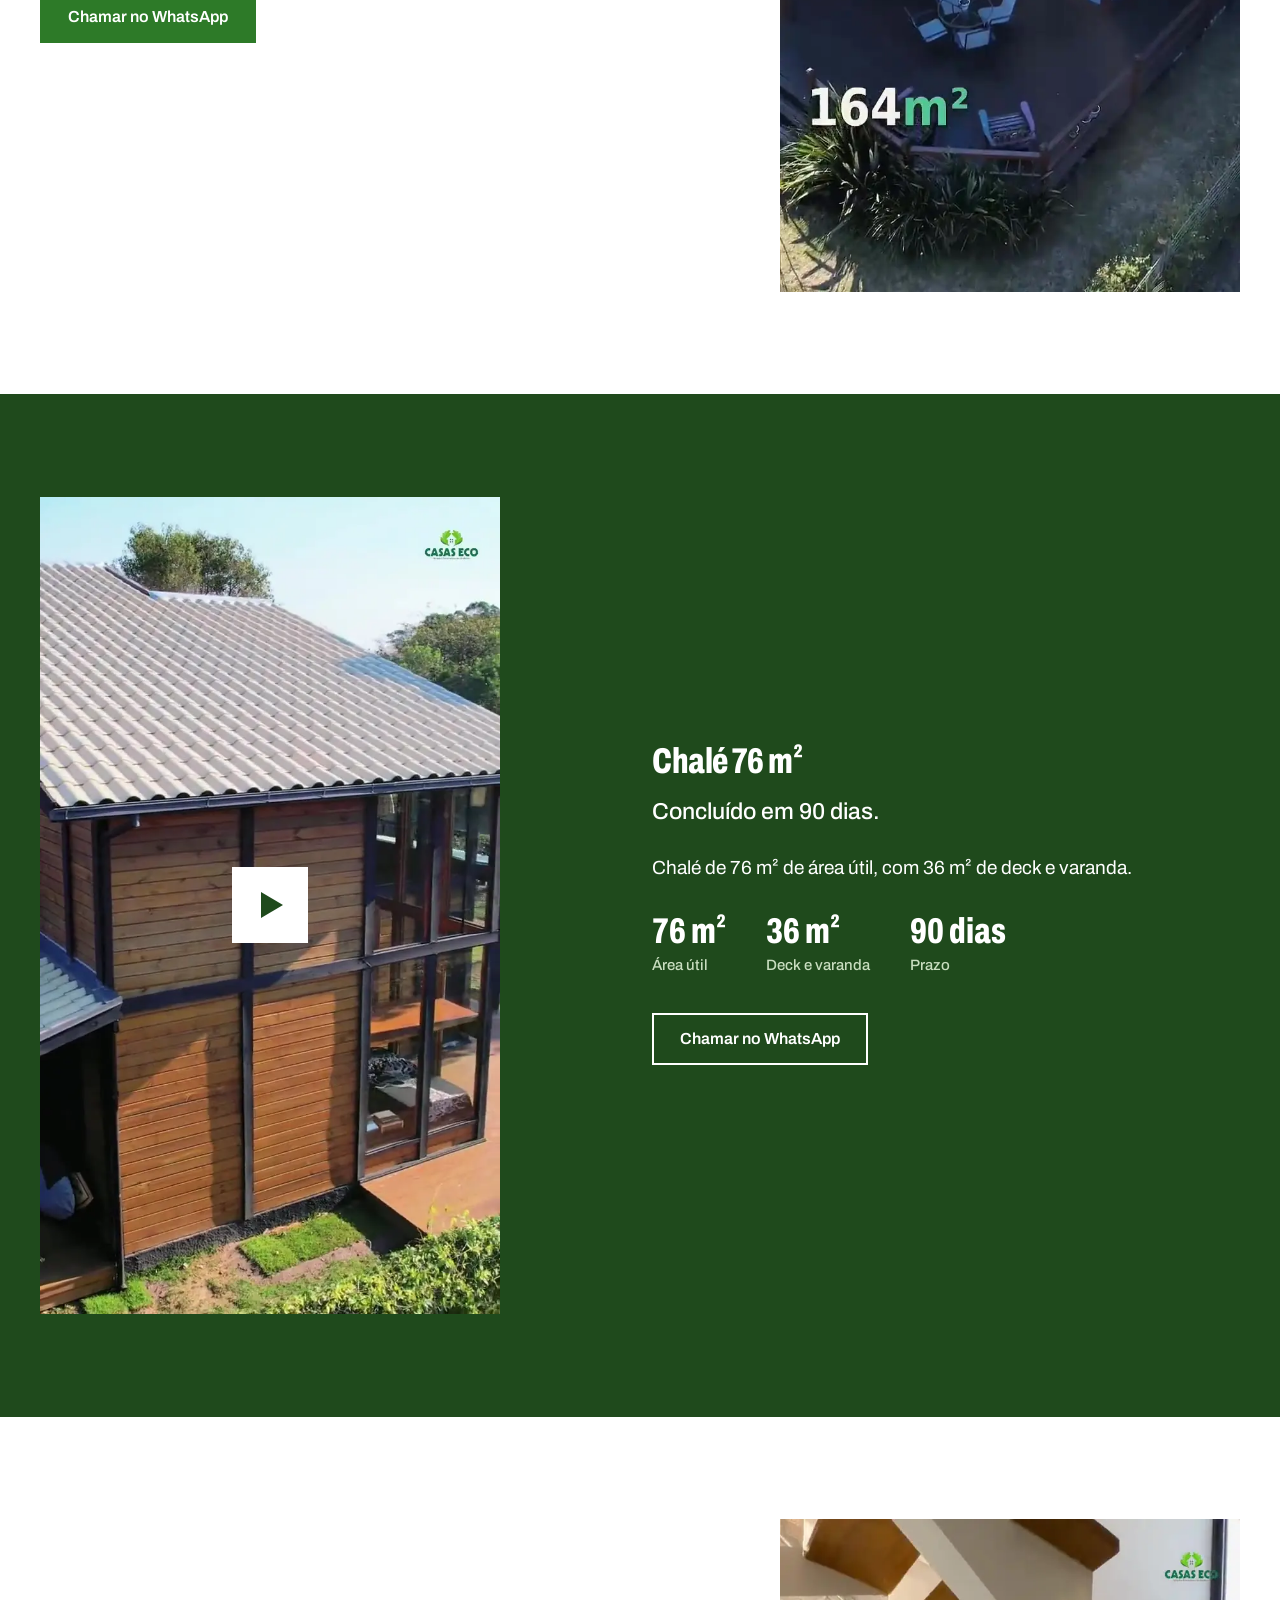
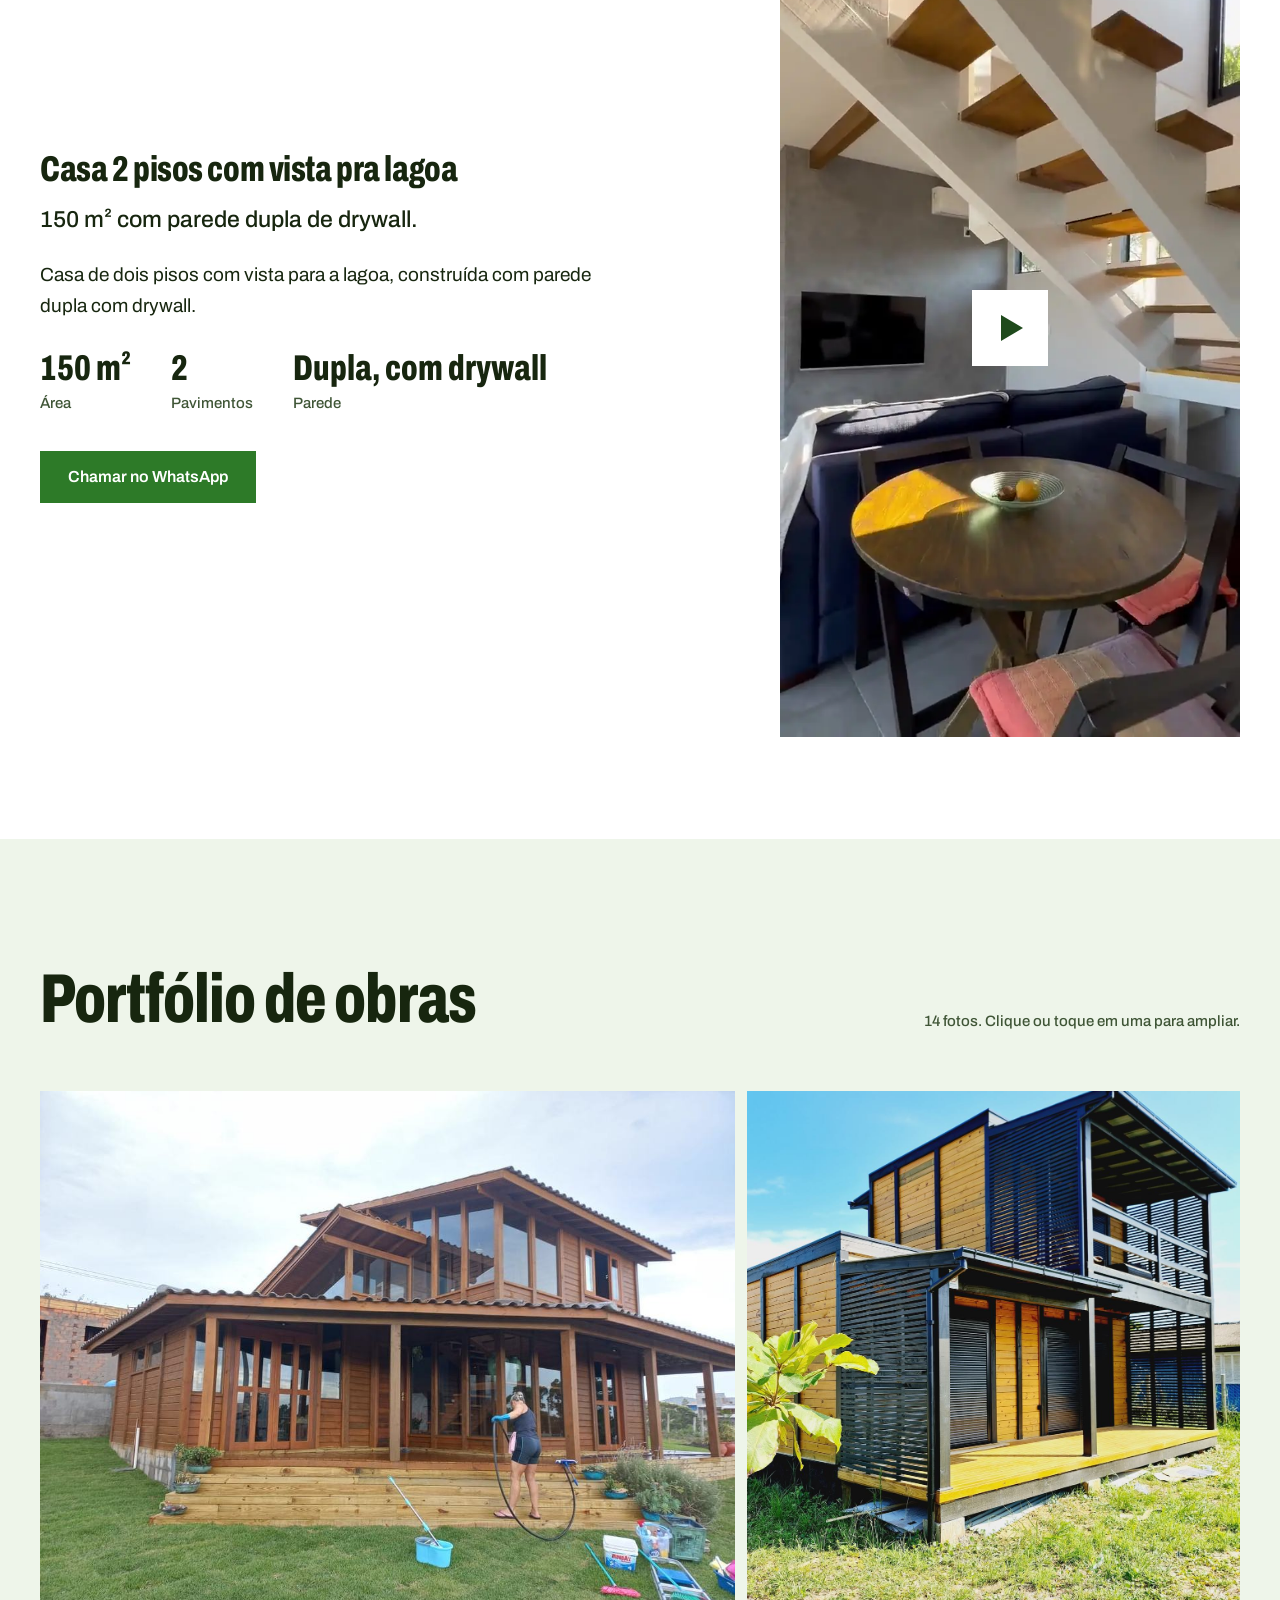
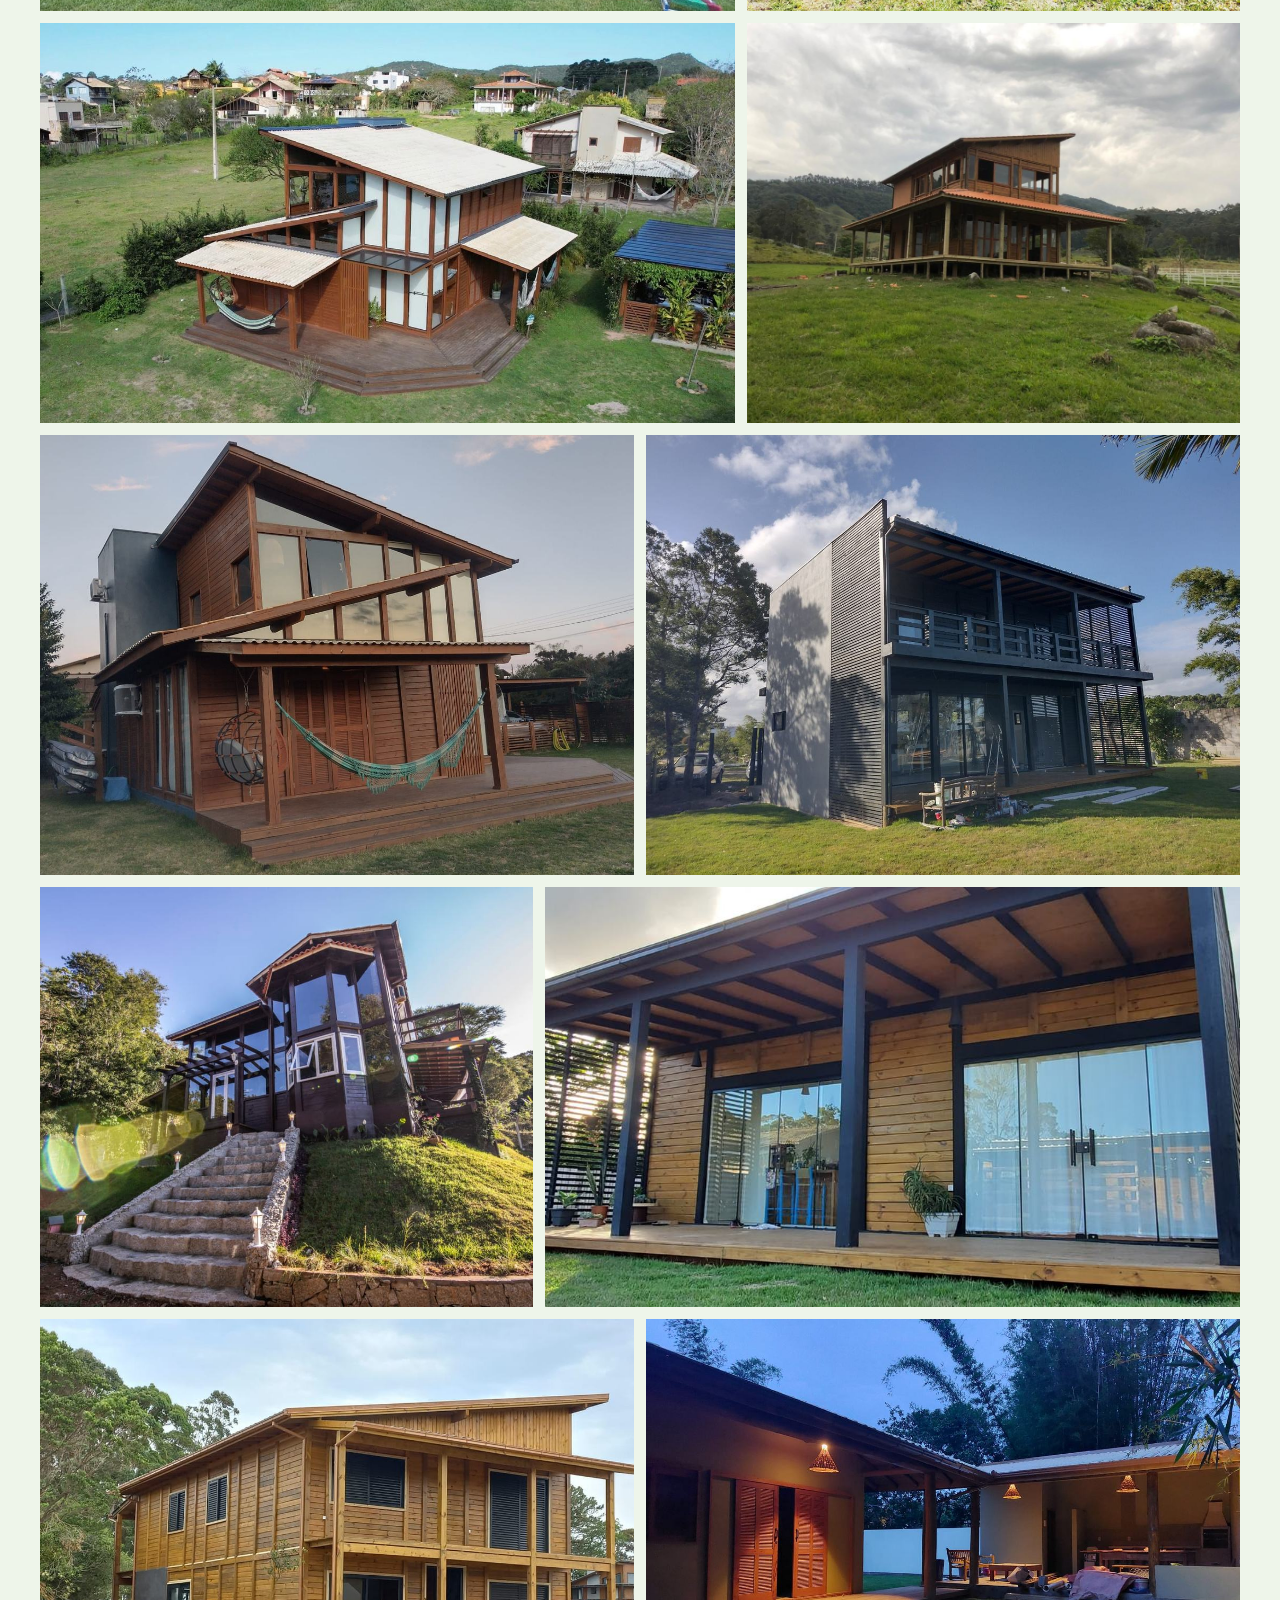
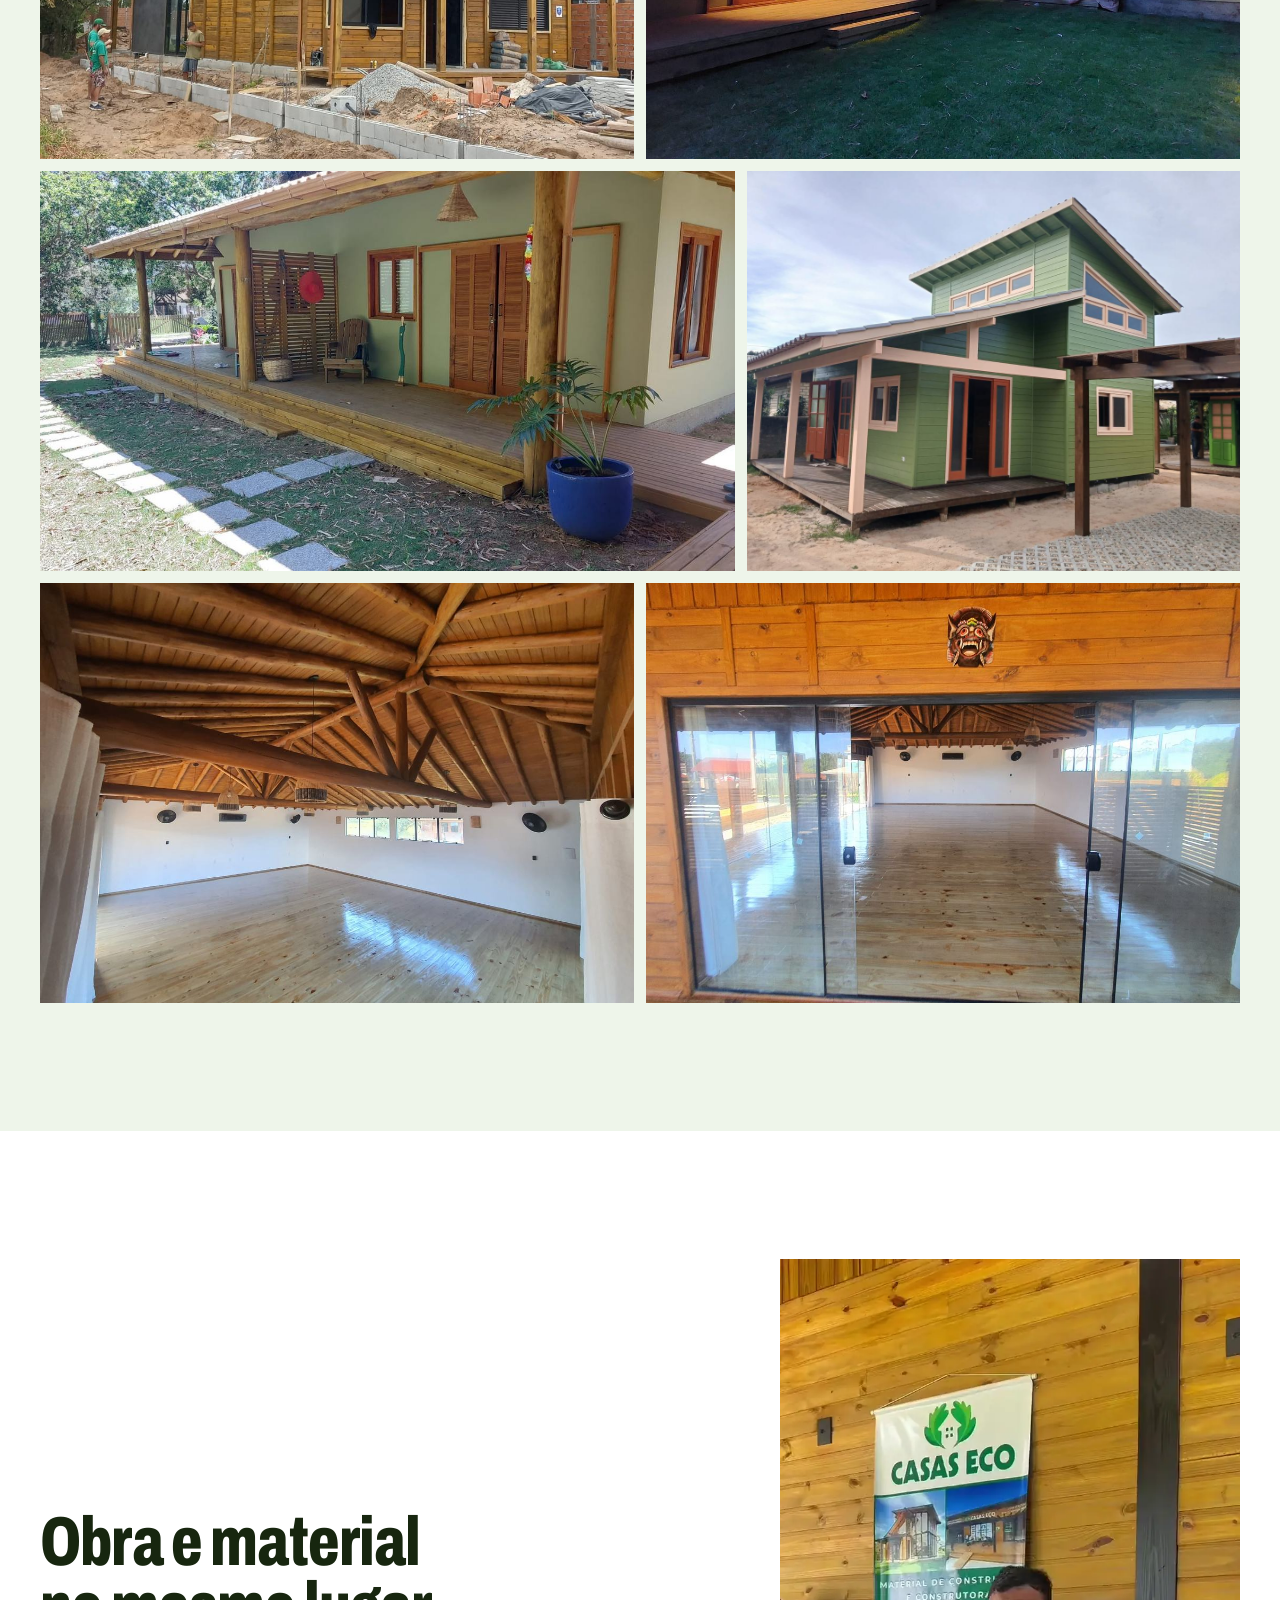
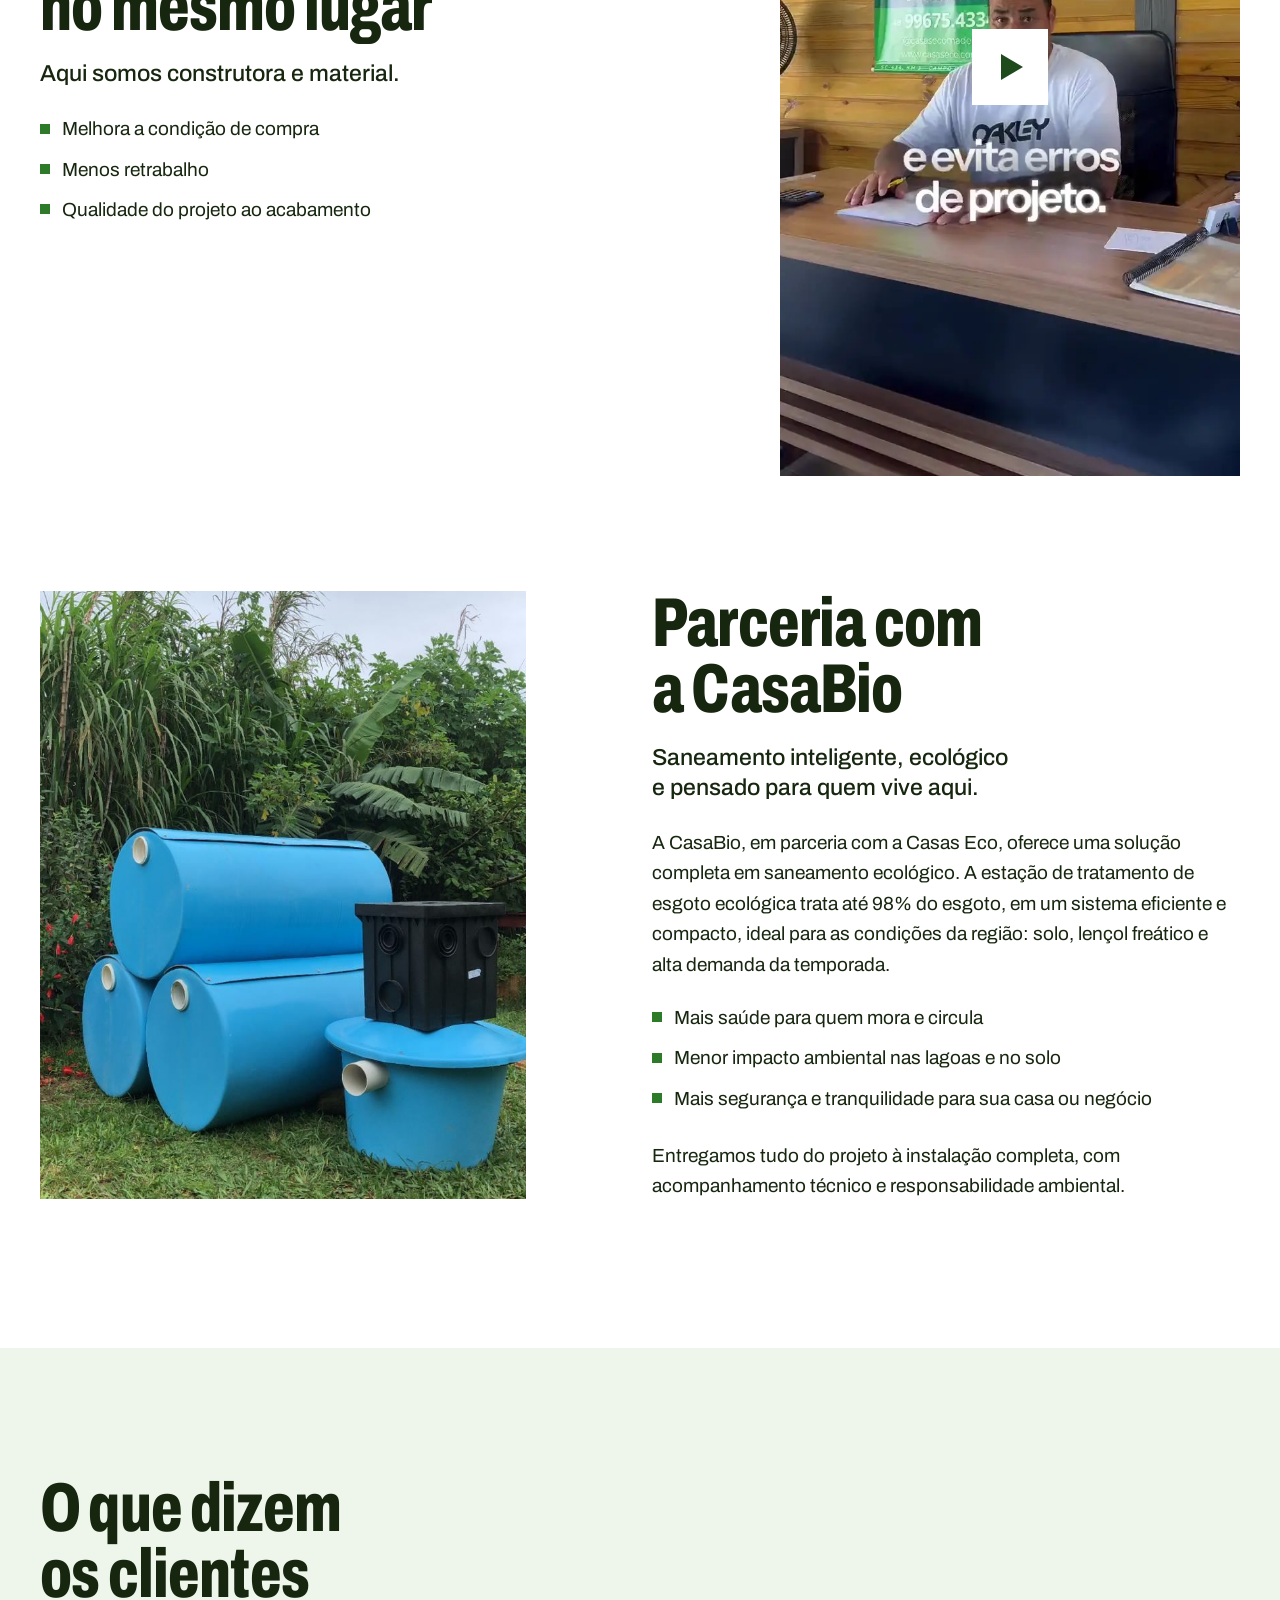
==== commit e1a9ee46: "Aplica a auditoria: imagens leves, um Tab por vídeo, erro visível e texto que acompanha o navegador " ====
--- a/index.html
+++ b/index.html
@@ -51,7 +51,7 @@
         <li>Construtora e material de construção</li>
       </ul>
     </div>
-    <div class="hero-img"><img src="img/hero.jpg" width="2000" height="1124" alt="Casa de madeira da Casas Eco, com telhado inclinado e deck, cercada de vegetação"></div>
+    <div class="hero-img"><img src="img/hero.jpg" srcset="img/hero-800.webp 800w, img/hero-1200.webp 1200w, img/hero-2000.webp 2000w" sizes="(max-width: 860px) 100vw, 56vw" fetchpriority="high" width="2000" height="1124" alt="Casa de madeira da Casas Eco, com telhado inclinado e deck, cercada de vegetação"></div>
   </section>
 
   <section class="band" id="quem-somos" aria-labelledby="h-quem">
@@ -62,8 +62,8 @@
         <p>Como construtora, executamos projetos personalizados em madeira e alvenaria, decks e pergolados. Como material de construção, garantimos que itens essenciais de elétrica, hidráulica e ferragens tenham o padrão de qualidade que sua casa merece.</p>
         <p>Ter a Casas Eco no seu projeto é ter um atendimento integrado, onde a expertise de quem constrói se une à curadoria de quem entende de materiais.</p>
       </div>
-      <figure class="ph ph--wide slide"><img src="img/loja.jpg" width="1500" height="849" loading="lazy" alt="Loja e escritório da Casas Eco, com fachada em madeira e pergolado"></figure>
-      <figure class="ph ph--tall slide"><img src="img/aerea.jpg" width="1400" height="786" loading="lazy" alt="Vista aérea de uma casa de madeira construída pela Casas Eco"></figure>
+      <figure class="ph ph--wide slide"><img src="img/loja.jpg" srcset="img/loja.webp 1500w" width="1500" height="849" loading="lazy" alt="Loja e escritório da Casas Eco, com fachada em madeira e pergolado"></figure>
+      <figure class="ph ph--tall slide"><img src="img/aerea.jpg" srcset="img/aerea.webp 1400w" width="1400" height="786" loading="lazy" alt="Vista aérea de uma casa de madeira construída pela Casas Eco"></figure>
       <ul class="points">
         <li>Empresa consolidada, com sede e estrutura própria em Garopaba/SC.</li>
         <li>Madeira ecologicamente correta: pinus tratado autoclavado.</li>
@@ -105,9 +105,9 @@
         </div>
       </div>
       <div class="reel" id="reel">
-        <figure><div class="vid"><video controls playsinline preload="none" poster="video/cobertura-1.jpg" src="video/cobertura-1.mp4" aria-label="Cobertura, parte 1"></video><button class="vplay" type="button" aria-label="Reproduzir: Cobertura, parte 1"><span aria-hidden="true"></span></button></div><figcaption>Parte 1</figcaption></figure>
-        <figure><div class="vid"><video controls playsinline preload="none" poster="video/cobertura-2.jpg" src="video/cobertura-2.mp4" aria-label="Cobertura, parte 2"></video><button class="vplay" type="button" aria-label="Reproduzir: Cobertura, parte 2"><span aria-hidden="true"></span></button></div><figcaption>Parte 2</figcaption></figure>
-        <figure><div class="vid"><video controls playsinline preload="none" poster="video/cobertura-3.jpg" src="video/cobertura-3.mp4" aria-label="Cobertura, parte 3"></video><button class="vplay" type="button" aria-label="Reproduzir: Cobertura, parte 3"><span aria-hidden="true"></span></button></div><figcaption>Parte 3</figcaption></figure>
+        <figure><div class="vid"><video playsinline preload="none" data-poster="video/cobertura-1.webp" src="video/cobertura-1.mp4" aria-label="Cobertura, parte 1"></video><button class="vplay" type="button" aria-label="Reproduzir: Cobertura, parte 1"><span aria-hidden="true"></span></button></div><figcaption>Parte 1</figcaption></figure>
+        <figure><div class="vid"><video playsinline preload="none" data-poster="video/cobertura-2.webp" src="video/cobertura-2.mp4" aria-label="Cobertura, parte 2"></video><button class="vplay" type="button" aria-label="Reproduzir: Cobertura, parte 2"><span aria-hidden="true"></span></button></div><figcaption>Parte 2</figcaption></figure>
+        <figure><div class="vid"><video playsinline preload="none" data-poster="video/cobertura-3.webp" src="video/cobertura-3.mp4" aria-label="Cobertura, parte 3"></video><button class="vplay" type="button" aria-label="Reproduzir: Cobertura, parte 3"><span aria-hidden="true"></span></button></div><figcaption>Parte 3</figcaption></figure>
       </div>
       <div class="reel-dots" id="reelDots" aria-label="Escolher vídeo">
         <button type="button" aria-label="Parte 1" aria-current="true"></button>
@@ -173,7 +173,7 @@
         <a class="btn btn--line" href="#obras">Ver mais obras</a>
       </div>
       <figure class="proj-video">
-        <div class="vid"><video controls playsinline preload="none" poster="video/chale-aframe.jpg" src="video/chale-aframe.mp4" aria-label="Vídeo do chalé A-frame da Casas Eco"></video><button class="vplay" type="button" aria-label="Reproduzir: Vídeo do chalé A-frame da Casas Eco"><span aria-hidden="true"></span></button></div>
+        <div class="vid"><video playsinline preload="none" data-poster="video/chale-aframe.webp" src="video/chale-aframe.mp4" aria-label="Vídeo do chalé A-frame da Casas Eco"></video><button class="vplay" type="button" aria-label="Reproduzir: Vídeo do chalé A-frame da Casas Eco"><span aria-hidden="true"></span></button></div>
       </figure>
     </div>
     </article>
@@ -192,9 +192,9 @@
         <a class="btn btn--line" href="https://wa.me/5548996754334?text=Ol%C3%A1%2C%20Casas%20Eco%21%20Vi%20o%20projeto%20%22Pousada%20com%20vista%20pra%20lagoa%22%20no%20portf%C3%B3lio%20e%20gostaria%20de%20saber%20mais.">Chamar no WhatsApp</a>
       </div>
       <div class="proj-duo proj-duo--3">
-        <figure><div class="vid"><video controls playsinline preload="none" poster="video/pousada-antes-depois.jpg" src="video/pousada-antes-depois.mp4" aria-label="Pousada com vista pra lagoa: antes e depois"></video><button class="vplay" type="button" aria-label="Reproduzir: Pousada com vista pra lagoa: antes e depois"><span aria-hidden="true"></span></button></div><figcaption>Antes e depois</figcaption></figure>
-        <figure><div class="vid"><video controls playsinline preload="none" poster="video/pousada-construcao.jpg" src="video/pousada-construcao.mp4" aria-label="Pousada com vista pra lagoa: obra em construção"></video><button class="vplay" type="button" aria-label="Reproduzir: Pousada com vista pra lagoa: obra em construção"><span aria-hidden="true"></span></button></div><figcaption>Em construção</figcaption></figure>
-        <figure><div class="vid"><video controls playsinline preload="none" poster="video/pousada-pronta.jpg" src="video/pousada-pronta.mp4" aria-label="Pousada com vista pra lagoa: obra pronta"></video><button class="vplay" type="button" aria-label="Reproduzir: Pousada com vista pra lagoa: obra pronta"><span aria-hidden="true"></span></button></div><figcaption>Pronta</figcaption></figure>
+        <figure><div class="vid"><video playsinline preload="none" data-poster="video/pousada-antes-depois.webp" src="video/pousada-antes-depois.mp4" aria-label="Pousada com vista pra lagoa: antes e depois"></video><button class="vplay" type="button" aria-label="Reproduzir: Pousada com vista pra lagoa: antes e depois"><span aria-hidden="true"></span></button></div><figcaption>Antes e depois</figcaption></figure>
+        <figure><div class="vid"><video playsinline preload="none" data-poster="video/pousada-construcao.webp" src="video/pousada-construcao.mp4" aria-label="Pousada com vista pra lagoa: obra em construção"></video><button class="vplay" type="button" aria-label="Reproduzir: Pousada com vista pra lagoa: obra em construção"><span aria-hidden="true"></span></button></div><figcaption>Em construção</figcaption></figure>
+        <figure><div class="vid"><video playsinline preload="none" data-poster="video/pousada-pronta.webp" src="video/pousada-pronta.mp4" aria-label="Pousada com vista pra lagoa: obra pronta"></video><button class="vplay" type="button" aria-label="Reproduzir: Pousada com vista pra lagoa: obra pronta"><span aria-hidden="true"></span></button></div><figcaption>Pronta</figcaption></figure>
       </div>
     </div>
     </article>
@@ -213,7 +213,7 @@
         <a class="btn btn--solid" href="https://wa.me/5548996754334?text=Ol%C3%A1%2C%20Casas%20Eco%21%20Vi%20o%20projeto%20%22Casa%202%20pisos%22%20no%20portf%C3%B3lio%20e%20gostaria%20de%20saber%20mais.">Chamar no WhatsApp</a>
       </div>
       <figure class="proj-video">
-        <div class="vid"><video controls playsinline preload="none" poster="video/casa-2-pisos.jpg" src="video/casa-2-pisos.mp4" aria-label="Vídeo de uma casa de madeira de 164 m² com 3 quartos, pronta em 120 dias"></video><button class="vplay" type="button" aria-label="Reproduzir: Vídeo de uma casa de madeira de 164 m² com 3 quartos, pronta em 120 dias"><span aria-hidden="true"></span></button></div>
+        <div class="vid"><video playsinline preload="none" data-poster="video/casa-2-pisos.webp" src="video/casa-2-pisos.mp4" aria-label="Vídeo de uma casa de madeira de 164 m² com 3 quartos, pronta em 120 dias"></video><button class="vplay" type="button" aria-label="Reproduzir: Vídeo de uma casa de madeira de 164 m² com 3 quartos, pronta em 120 dias"><span aria-hidden="true"></span></button></div>
       </figure>
     </div>
     </article>
@@ -231,7 +231,7 @@
         <a class="btn btn--line" href="https://wa.me/5548996754334?text=Ol%C3%A1%2C%20Casas%20Eco%21%20Vi%20o%20projeto%20%22Chal%C3%A9%2076%20m%C2%B2%22%20no%20portf%C3%B3lio%20e%20gostaria%20de%20saber%20mais.">Chamar no WhatsApp</a>
       </div>
       <figure class="proj-video">
-        <div class="vid"><video controls playsinline preload="none" poster="video/chale-76.jpg" src="video/chale-76.mp4" aria-label="Vídeo do chalé de 76 m² de área útil, concluído em 90 dias"></video><button class="vplay" type="button" aria-label="Reproduzir: Vídeo do chalé de 76 m² de área útil, concluído em 90 dias"><span aria-hidden="true"></span></button></div>
+        <div class="vid"><video playsinline preload="none" data-poster="video/chale-76.webp" src="video/chale-76.mp4" aria-label="Vídeo do chalé de 76 m² de área útil, concluído em 90 dias"></video><button class="vplay" type="button" aria-label="Reproduzir: Vídeo do chalé de 76 m² de área útil, concluído em 90 dias"><span aria-hidden="true"></span></button></div>
       </figure>
     </div>
     </article>
@@ -249,7 +249,7 @@
         <a class="btn btn--solid" href="https://wa.me/5548996754334?text=Ol%C3%A1%2C%20Casas%20Eco%21%20Vi%20o%20projeto%20%22Casa%202%20pisos%20com%20vista%20pra%20lagoa%22%20no%20portf%C3%B3lio%20e%20gostaria%20de%20saber%20mais.">Chamar no WhatsApp</a>
       </div>
       <figure class="proj-video">
-        <div class="vid"><video controls playsinline preload="none" poster="video/casa-lagoa.jpg" src="video/casa-lagoa.mp4" aria-label="Vídeo da Casa de 2 pisos com vista pra lagoa, 150 m², parede dupla com drywall"></video><button class="vplay" type="button" aria-label="Reproduzir: Vídeo da Casa de 2 pisos com vista pra lagoa, 150 m², parede dupla com drywall"><span aria-hidden="true"></span></button></div>
+        <div class="vid"><video playsinline preload="none" data-poster="video/casa-lagoa.webp" src="video/casa-lagoa.mp4" aria-label="Vídeo da Casa de 2 pisos com vista pra lagoa, 150 m², parede dupla com drywall"></video><button class="vplay" type="button" aria-label="Reproduzir: Vídeo da Casa de 2 pisos com vista pra lagoa, 150 m², parede dupla com drywall"><span aria-hidden="true"></span></button></div>
       </figure>
     </div>
     </article>
@@ -289,7 +289,7 @@
         </ul>
       </div>
       <figure class="proj-video">
-        <div class="vid"><video controls playsinline preload="none" poster="video/construtora-e-material.jpg" src="video/construtora-e-material.mp4" aria-label="Rafael, da Casas Eco, explica a vantagem de ter construtora e material de construção no mesmo lugar"></video><button class="vplay" type="button" aria-label="Reproduzir: Rafael, da Casas Eco, explica a vantagem de ter construtora e material de construção no mesmo lugar"><span aria-hidden="true"></span></button></div>
+        <div class="vid"><video playsinline preload="none" data-poster="video/construtora-e-material.webp" src="video/construtora-e-material.mp4" aria-label="Rafael, da Casas Eco, explica a vantagem de ter construtora e material de construção no mesmo lugar"></video><button class="vplay" type="button" aria-label="Reproduzir: Rafael, da Casas Eco, explica a vantagem de ter construtora e material de construção no mesmo lugar"><span aria-hidden="true"></span></button></div>
       </figure>
     </div>
     <div class="wrap grid adv-bio">
@@ -349,7 +349,7 @@
           <label><input type="radio" name="sis" value="e ainda quero orientação sobre o sistema"><span>Quero orientação</span></label>
         </fieldset>
         <div class="orc-row">
-          <label class="field"><span>Área aproximada, em m²</span><input id="orcArea" type="number" inputmode="numeric" min="10" max="3000" placeholder="Ex.: 90"></label>
+          <label class="field"><span>Área aproximada, em m²</span><input id="orcArea" type="number" inputmode="numeric" min="10" max="3000" placeholder="Ex.: 90" aria-describedby="orcAreaErr"><small class="field-err" id="orcAreaErr" hidden>Use um número entre 10 e 3000.</small></label>
           <label class="field"><span>Onde fica o terreno</span><input id="orcLocal" type="text" autocomplete="address-level2" placeholder="Ex.: Praia do Rosa"></label>
           <label class="field"><span>Seu nome</span><input id="orcNome" type="text" autocomplete="name" placeholder="Opcional"></label>
         </div>
--- a/style.css
+++ b/style.css
@@ -20,8 +20,11 @@
   --panel: #1F4A1C;       /* verde-mata: painéis */
   --on-panel: #FFFFFF;
   --on-panel-muted: #C9DEC0;
+  --panel-step: rgba(255, 255, 255, .1);   /* um degrau de tom sobre o verde-mata */
+  --panel-step-2: rgba(255, 255, 255, .22);
   --leaf: #9BD27A;        /* folha clara: ação e detalhe sobre o painel */
   --on-leaf: #17260F;
+  --error: #A12A1B;       /* erro de campo, só em formulário */
 
   /* tipografia: uma família, duas larguras */
   --f: "Archivo", "Arial Narrow", Arial, sans-serif;
@@ -30,8 +33,8 @@
   --t-1: clamp(2.9rem, 5.4vw, 5rem);       /* títulos de seção e abertura */
   --t-2: clamp(1.8rem, 2.8vw, 2.5rem);     /* títulos de projeto e valores */
   --t-3: clamp(1.25rem, 1.8vw, 1.55rem);   /* frase de apoio */
-  --t-4: clamp(17px, .25vw + 16px, 19px);  /* texto */
-  --t-5: 15px;                              /* notas */
+  --t-4: clamp(1.0625rem, .25vw + 1rem, 1.1875rem);  /* texto: 17 a 19px, acompanha a letra do navegador */
+  --t-5: .9375rem;                                   /* notas: 15px */
 
   /* ritmo */
   --pad: clamp(80px, 10vw, 152px);
@@ -43,6 +46,7 @@
 html { scroll-behavior: smooth; scroll-padding-top: calc(env(safe-area-inset-top, 0px) + 76px); scrollbar-color: var(--green) var(--bg-alt); }
 body {
   margin: 0;
+  overflow-wrap: break-word;
   background: var(--bg);
   color: var(--ink);
   font: 400 var(--t-4)/1.6 var(--f);
@@ -121,11 +125,11 @@
 .bar.is-small { background: var(--bg-alt); }
 .bar-in { display: flex; align-items: center; gap: 28px; height: 76px; transition: height .25s ease; }
 .bar.is-small .bar-in { height: 60px; }
-.brand { display: block; line-height: 0; }
+.brand { display: flex; align-items: center; min-height: 44px; line-height: 0; }
 .brand img { height: 48px; width: auto; transition: height .25s ease; }
 .bar.is-small .brand img { height: 38px; }
 .nav { display: flex; gap: 26px; margin-left: auto; }
-.nav a { position: relative; padding: 6px 0; font-size: var(--t-5); font-weight: 500; color: var(--muted); text-decoration: none; transition: color .2s; }
+.nav a { position: relative; display: inline-flex; align-items: center; justify-content: center; min-height: 44px; min-width: 44px; padding: 0; font-size: var(--t-5); font-weight: 500; color: var(--muted); text-decoration: none; transition: color .2s; }
 .nav a::after { content: ""; position: absolute; left: 0; right: 0; bottom: 0; height: 2px; background: var(--green); transform: scaleX(0); transform-origin: 0 50%; transition: transform .25s ease; }
 .nav a:hover, .nav a[aria-current] { color: var(--ink); }
 .nav a:hover::after, .nav a[aria-current]::after { transform: scaleX(1); }
@@ -156,7 +160,7 @@
 .hero .sub { font-size: var(--t-3); line-height: 1.35; margin: 0 0 1.6em; max-width: 28ch; color: var(--on-panel-muted); }
 .hero .ctas { margin-bottom: clamp(32px, 4vw, 56px); }
 .facts { list-style: none; margin: 0; padding: 0; display: flex; flex-wrap: wrap; gap: 10px; max-width: 46ch; }
-.facts li { padding: 9px 14px; background: rgba(255, 255, 255, .1); font-size: var(--t-5); line-height: 1.3; }
+.facts li { padding: 9px 14px; background: var(--panel-step); font-size: var(--t-5); line-height: 1.3; }
 .hero-img { position: relative; z-index: 1; margin-left: calc(var(--cut-x) * -1); min-height: clamp(540px, 50vw, 760px); clip-path: polygon(var(--cut-x) 0, 100% 0, 100% 100%, 0 100%); overflow: hidden; }
 .hero-img img { position: absolute; inset: 0; width: 100%; height: 100%; object-fit: cover; object-position: 42% 50%; }
 
@@ -177,7 +181,7 @@
 .stat { margin: 0; display: flex; flex-direction: column; gap: 8px; }
 .stat--main { grid-column: 1 / span 7; }
 .stat--side { grid-column: 8 / span 5; }
-.num { font-family: var(--f); font-size: var(--t-mega); font-weight: 900; font-stretch: 62%; line-height: .82; letter-spacing: -.02em; font-variant-numeric: tabular-nums; display: block; }
+.num { font-family: var(--f); font-size: min(var(--t-mega), 24vw); font-weight: 900; font-stretch: 62%; line-height: .82; letter-spacing: -.02em; font-variant-numeric: tabular-nums; display: block; }
 .plus { color: var(--leaf); }
 .stat .what { font-size: var(--t-3); line-height: 1.25; margin: 0; max-width: 20ch; }
 
@@ -193,7 +197,7 @@
 .reel figure:nth-child(3) { margin-top: clamp(56px, 10vw, 144px); }
 .vid { position: relative; background: var(--panel); }
 .vid video { display: block; width: 100%; aspect-ratio: 9 / 16; object-fit: cover; background: var(--panel); }
-.vplay { position: absolute; inset: 0 0 60px 0; display: grid; place-items: center; padding: 0; background: transparent; border: 0; cursor: pointer; transition: opacity .25s; }
+.vplay { position: absolute; inset: 0; display: grid; place-items: center; padding: 0; background: transparent; border: 0; cursor: pointer; transition: opacity .25s; }
 .vplay span { width: 76px; height: 76px; background: var(--bg); position: relative; transition: transform .25s var(--ease), background-color .2s; }
 .vplay span::after { content: ""; position: absolute; left: 50%; top: 50%; margin: -13px 0 0 -9px; border-style: solid; border-width: 13px 0 13px 22px; border-color: transparent transparent transparent var(--panel); }
 .vid.is-playing .vplay { opacity: 0; pointer-events: none; }
@@ -202,8 +206,8 @@
 .reel figcaption { margin-top: 10px; font-size: var(--t-5); font-weight: 500; color: var(--muted); }
 .reel-dots { display: none; justify-content: center; gap: 4px; margin-top: 4px; }
 .reel-dots button { width: 44px; height: 44px; padding: 0; background: none; border: 0; cursor: pointer; position: relative; }
-.reel-dots button::after { content: ""; position: absolute; left: 50%; top: 50%; width: 10px; height: 10px; margin: -5px 0 0 -5px; border-radius: 50%; background: var(--tone); transition: background-color .2s, width .2s, margin .2s; }
-.reel-dots button[aria-current]::after { width: 28px; margin-left: -14px; border-radius: 5px; background: var(--green); }
+.reel-dots button::after { content: ""; position: absolute; left: 50%; top: 50%; width: 10px; height: 10px; margin: -5px 0 0 -5px; background: var(--tone); transition: background-color .2s, width .2s, margin .2s; }
+.reel-dots button[aria-current]::after { width: 28px; margin-left: -14px; background: var(--green); }
 .head-copy { grid-column: 1 / span 7; }
 .head-copy .lead { margin-top: 20px; max-width: 34ch; }
 
@@ -220,8 +224,8 @@
 .sys-view figure:not(.wall-fig) { margin: 0 0 20px; aspect-ratio: 4 / 3; overflow: hidden; background: var(--bg); }
 .sys-view img { display: block; width: 100%; height: 100%; object-fit: cover; }
 .sys-view p { margin: 0 0 .8em; max-width: 52ch; }
-.sys-view [role="tabpanel"]:not([hidden]) { animation: fade .45s ease both; }
-.opts { list-style: none; margin: 1.2em 0 0; padding: 0; max-width: 52ch; display: grid; gap: 10px; }
+.sys-view [role="tabpanel"]:not([hidden]) { animation: fade .25s ease-out both; }
+.opts { list-style: none; margin: 1.2em 0 0; padding: 0; max-width: 52ch; display: grid; grid-template-columns: minmax(0, 1fr); gap: 10px; }
 .opts li { position: relative; padding-left: 22px; }
 .opts li::before { content: ""; position: absolute; left: 0; top: .5em; width: 10px; height: 10px; background: var(--green); }
 .on-panel .opts li::before { background: var(--leaf); }
@@ -314,7 +318,7 @@
 .chips legend { width: 100%; padding: 0; margin-bottom: 10px; font-weight: 700; }
 .chips span { background: var(--bg-alt); }
 .orc-row { display: grid; grid-template-columns: repeat(3, minmax(0, 1fr)); gap: 16px; }
-.field { display: grid; gap: 8px; font-weight: 700; }
+.field { display: grid; align-content: start; gap: 8px; font-weight: 700; }
 .field span { font-size: var(--t-5); }
 .field input {
   caret-color: var(--green);
@@ -324,6 +328,8 @@
 .field input::placeholder { color: var(--muted); opacity: .8; }
 .field input:hover { border-color: var(--tone); }
 .field input:focus { outline: none; border-color: var(--green); background: var(--bg); }
+.field input[aria-invalid="true"] { border-color: var(--error); }
+.field-err { font-size: var(--t-5); font-weight: 600; color: var(--error); }
 .orc-out { display: grid; gap: 14px; justify-items: start; padding: 22px 24px 24px; background: var(--bg-alt); }
 .orc-label { margin: 0; font-size: var(--t-5); font-weight: 700; color: var(--muted); }
 .orc-prev { margin: 0; max-width: 62ch; line-height: 1.5; }
@@ -336,9 +342,10 @@
 .contact-list dt { font-size: var(--t-5); font-weight: 500; color: var(--on-panel-muted); }
 .contact-list dd { margin: 0; line-height: 1.45; }
 .c-wa dd { font-size: var(--t-2); font-weight: 800; font-stretch: var(--narrow); line-height: 1.1; display: flex; flex-wrap: wrap; align-items: center; gap: 8px 14px; }
-.copy { min-height: 44px; padding: 0 14px; background: rgba(255, 255, 255, .12); color: var(--on-panel); border: 0; border-radius: 0; font: 600 var(--t-5)/1 var(--f); cursor: pointer; transition: background-color .2s; }
-@media (hover: hover) { .copy:hover { background: rgba(255, 255, 255, .22); } }
-.contact-list a { display: inline-block; padding-block: 4px; text-decoration: underline; text-decoration-color: var(--leaf); text-decoration-thickness: 2px; }
+.copy { min-height: 44px; padding: 0 14px; background: var(--panel-step); color: var(--on-panel); border: 0; border-radius: 0; font: 600 var(--t-5)/1 var(--f); cursor: pointer; transition: background-color .2s; }
+@media (hover: hover) { .copy:hover { background: var(--panel-step-2); } }
+.copy.is-done, .copy.is-done:hover { background: var(--leaf); color: var(--on-leaf); }
+.contact-list a { display: inline-flex; align-items: center; min-height: 44px; text-decoration: underline; text-decoration-color: var(--leaf); text-decoration-thickness: 2px; }
 .contact-list a:hover { color: var(--leaf); }
 .contact .ctas { grid-column: 1 / span 7; }
 
@@ -371,6 +378,7 @@
 @keyframes settle { from { transform: scale(1.09); } to { transform: none; } }
 @keyframes fade { from { opacity: 0; } to { opacity: 1; } }
 @keyframes slide { from { transform: translateY(32px); } to { transform: none; } }
+@keyframes drop { from { clip-path: inset(0 0 100% 0); } to { clip-path: inset(0 0 0 0); } }
 .hero h1, .hero .sub, .hero .ctas, .hero .facts { animation: rise .9s var(--ease) both; }
 .hero .sub { animation-delay: .1s; }
 .hero .ctas { animation-delay: .2s; }
@@ -385,7 +393,7 @@
   .nav { gap: 18px; }
   .btn--bar { display: none; }
   .nav { display: none; position: absolute; top: 100%; left: 0; right: 0; margin: 0; flex-direction: column; gap: 0; background: var(--bg-alt); padding: 6px max(24px, env(safe-area-inset-right, 0px)) 20px max(24px, env(safe-area-inset-left, 0px)); }
-  .nav.open { display: flex; }
+  .nav.open { display: flex; animation: drop .22s var(--ease) both; }
   .nav a { padding: 15px 0; font-size: var(--t-4); }
   .nav a::after { display: none; }
   .nav .nav-cta { display: block; margin-top: 16px; padding: 15px 20px; text-align: center; background: var(--green); color: var(--on-green); }
@@ -402,7 +410,7 @@
   .c-head, .c-body, .head-copy, .sys, .sys-view, .proj-copy, .proj-video, .bio-ph, .bio-copy, .contact h2, .contact-list, .contact .ctas, .stat--main, .stat--side, .ph--wide, .ph--tall { grid-column: 1 / -1; }
   .ph--wide { aspect-ratio: 4 / 3; }
   .ph--tall { aspect-ratio: 16 / 10; }
-  .points { grid-template-columns: 1fr; row-gap: 16px; }
+  .points { grid-template-columns: minmax(0, 1fr); row-gap: 16px; }
   .points li { max-width: none; }
   .stat--side { margin-top: 12px; }
   .sys { flex-direction: row; flex-wrap: wrap; gap: 6px; margin-bottom: 4px; position: static; }
@@ -443,9 +451,11 @@
   .foot-in { flex-direction: column; align-items: flex-start; }
   .contact-list div { grid-template-columns: 1fr; }
 }
+/* movimento reduzido: sai o deslocamento, ficam as trocas de cor e de opacidade que mostram estado */
 @media (prefers-reduced-motion: reduce) {
   html { scroll-behavior: auto; }
-  *, *::before, *::after { animation: none !important; transition: none !important; }
-  .btn:hover { transform: none; }
+  .hero h1, .hero .sub, .hero .ctas, .hero .facts, .hero-img img, .slide, .nav.open { animation: none; }
+  .btn:hover, .btn:active, .wall label:hover span, .chips label:hover span, .vplay:hover span, .gal button::after { transform: none; }
+  .gal img { transition: none; }
   .gal button:hover img { transform: none; }
 }
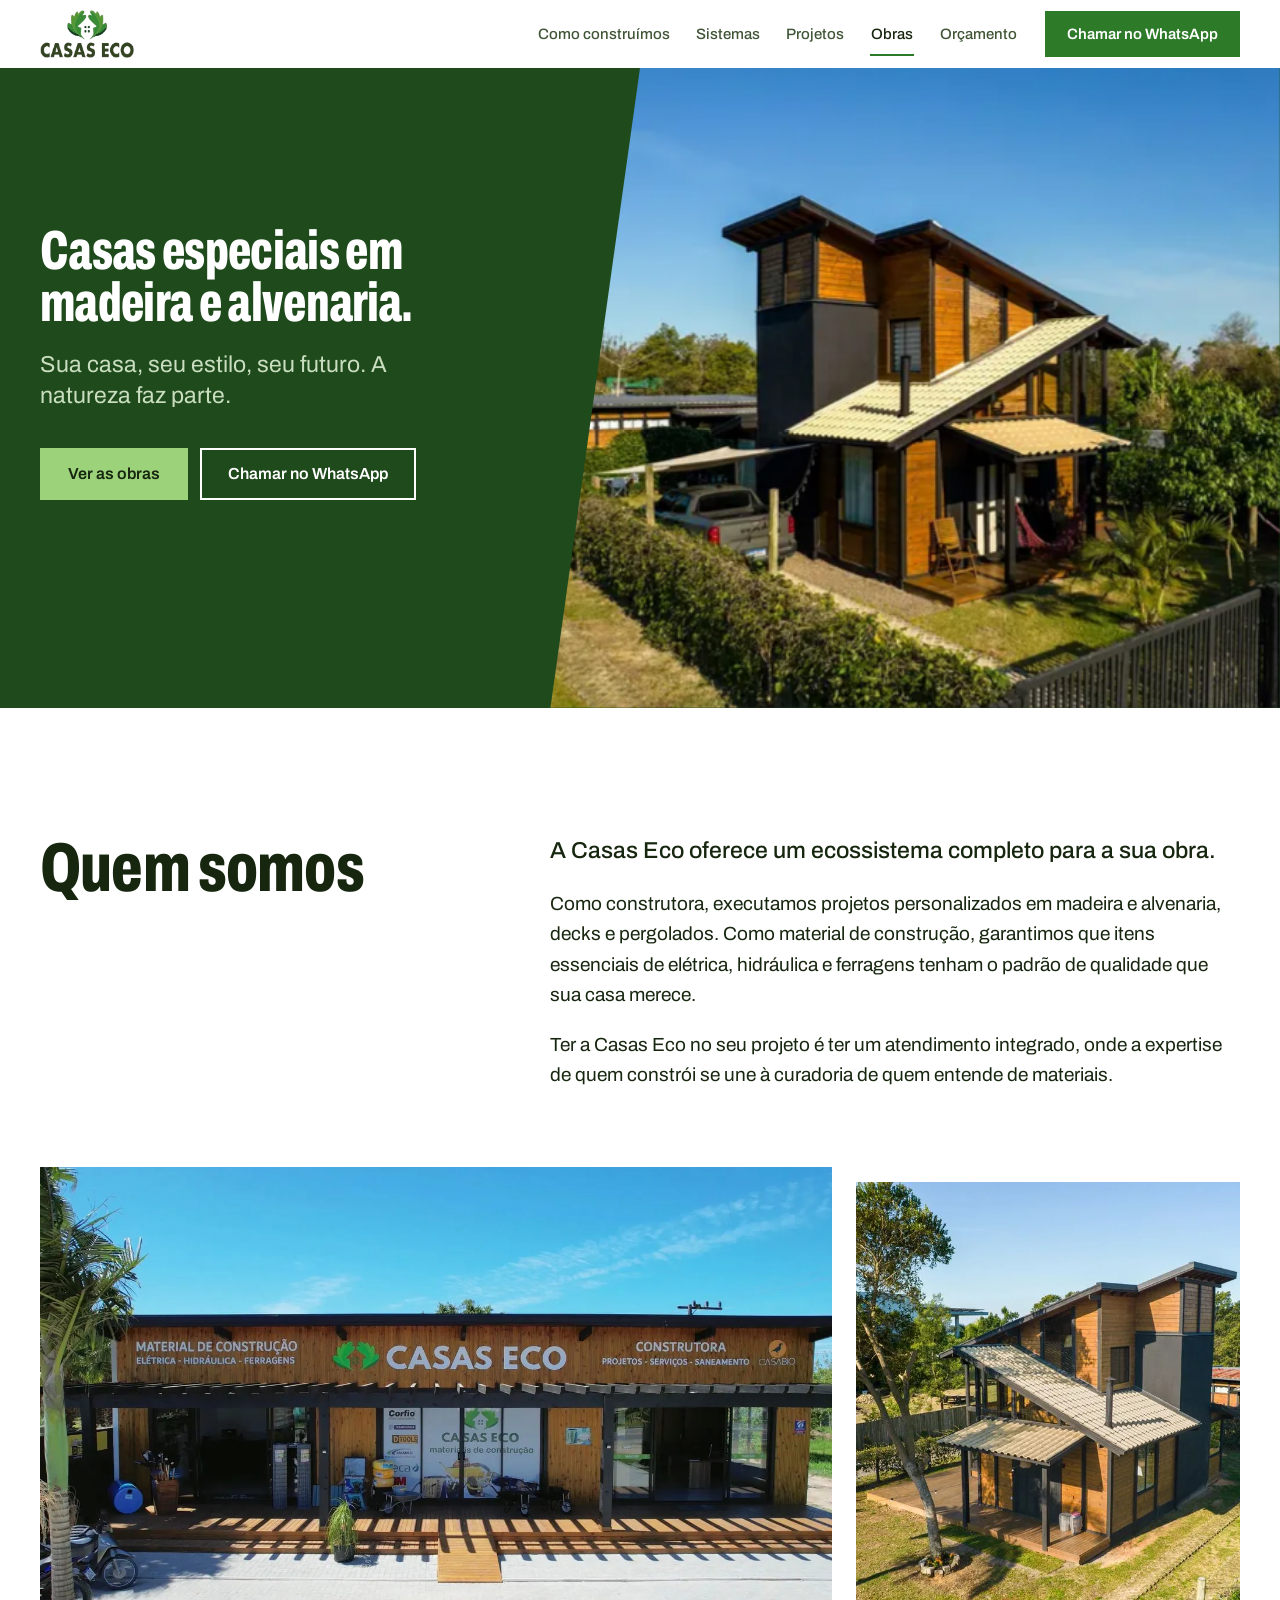
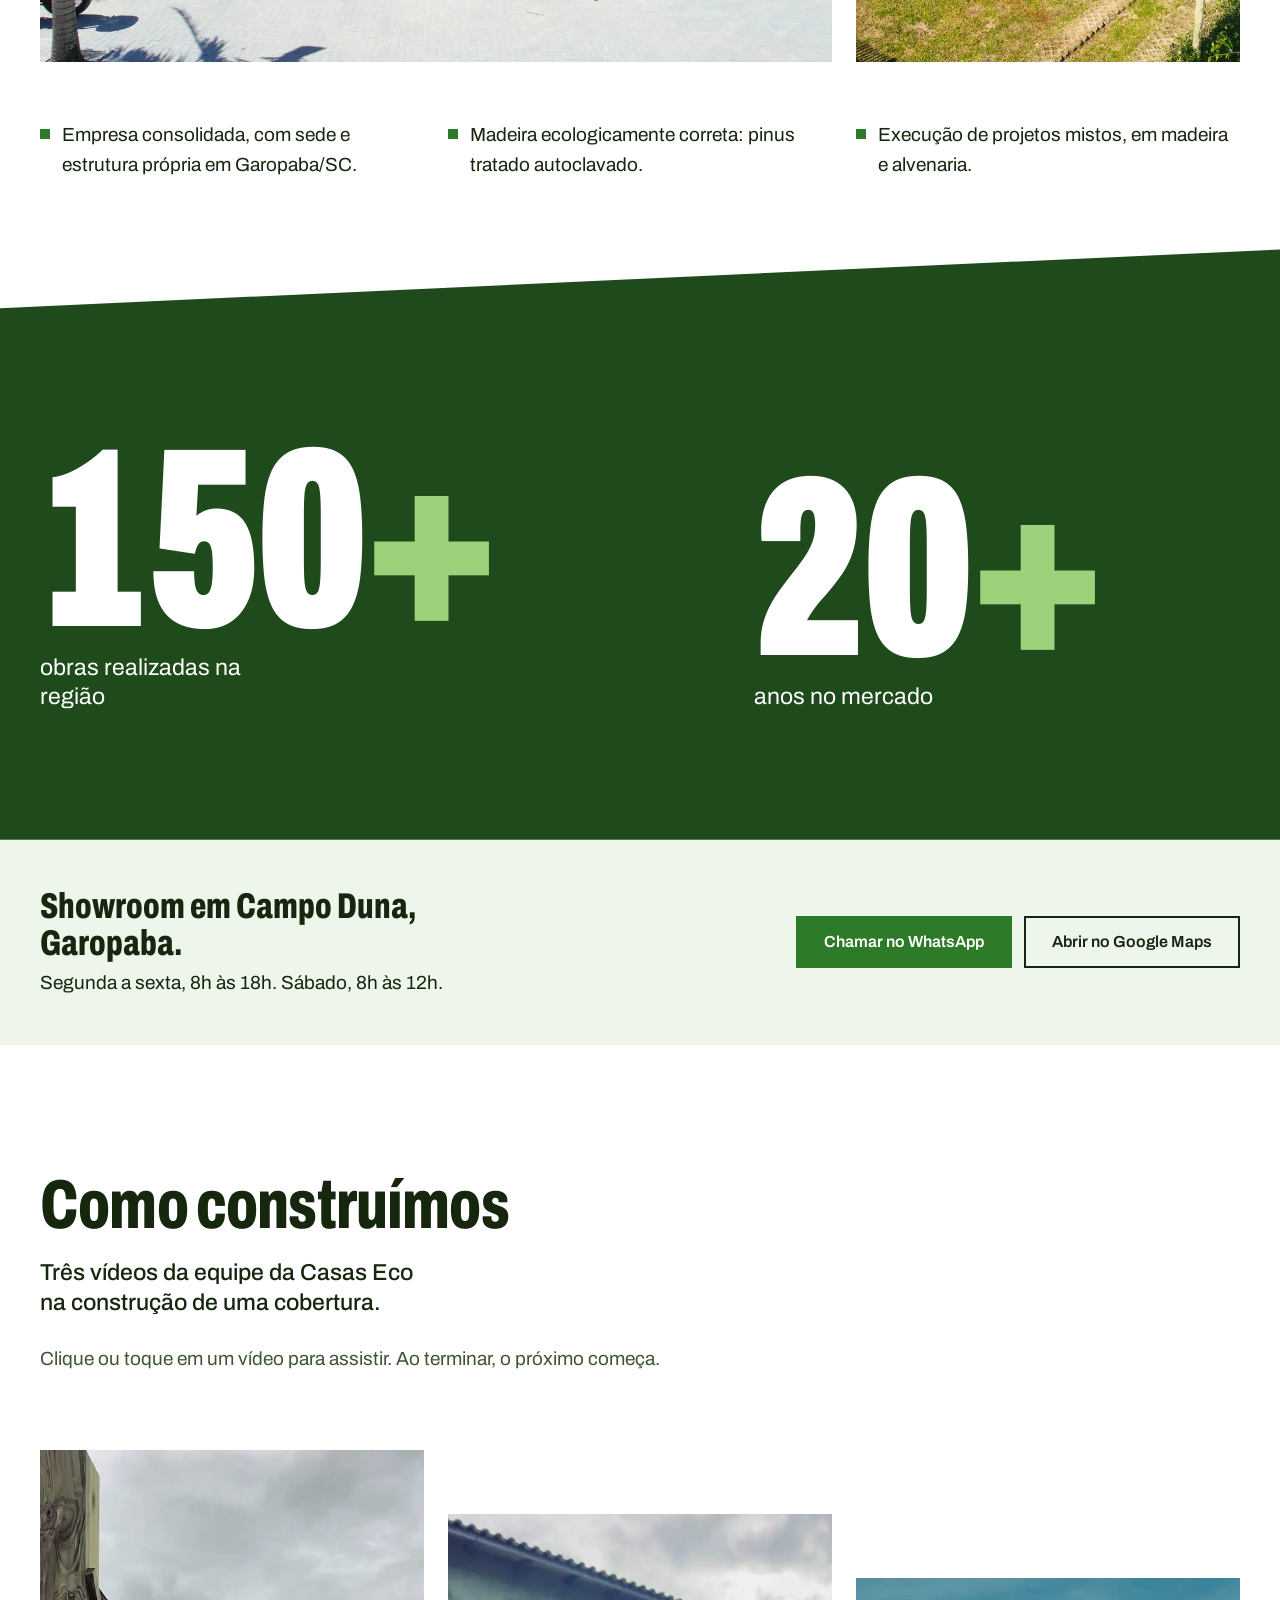
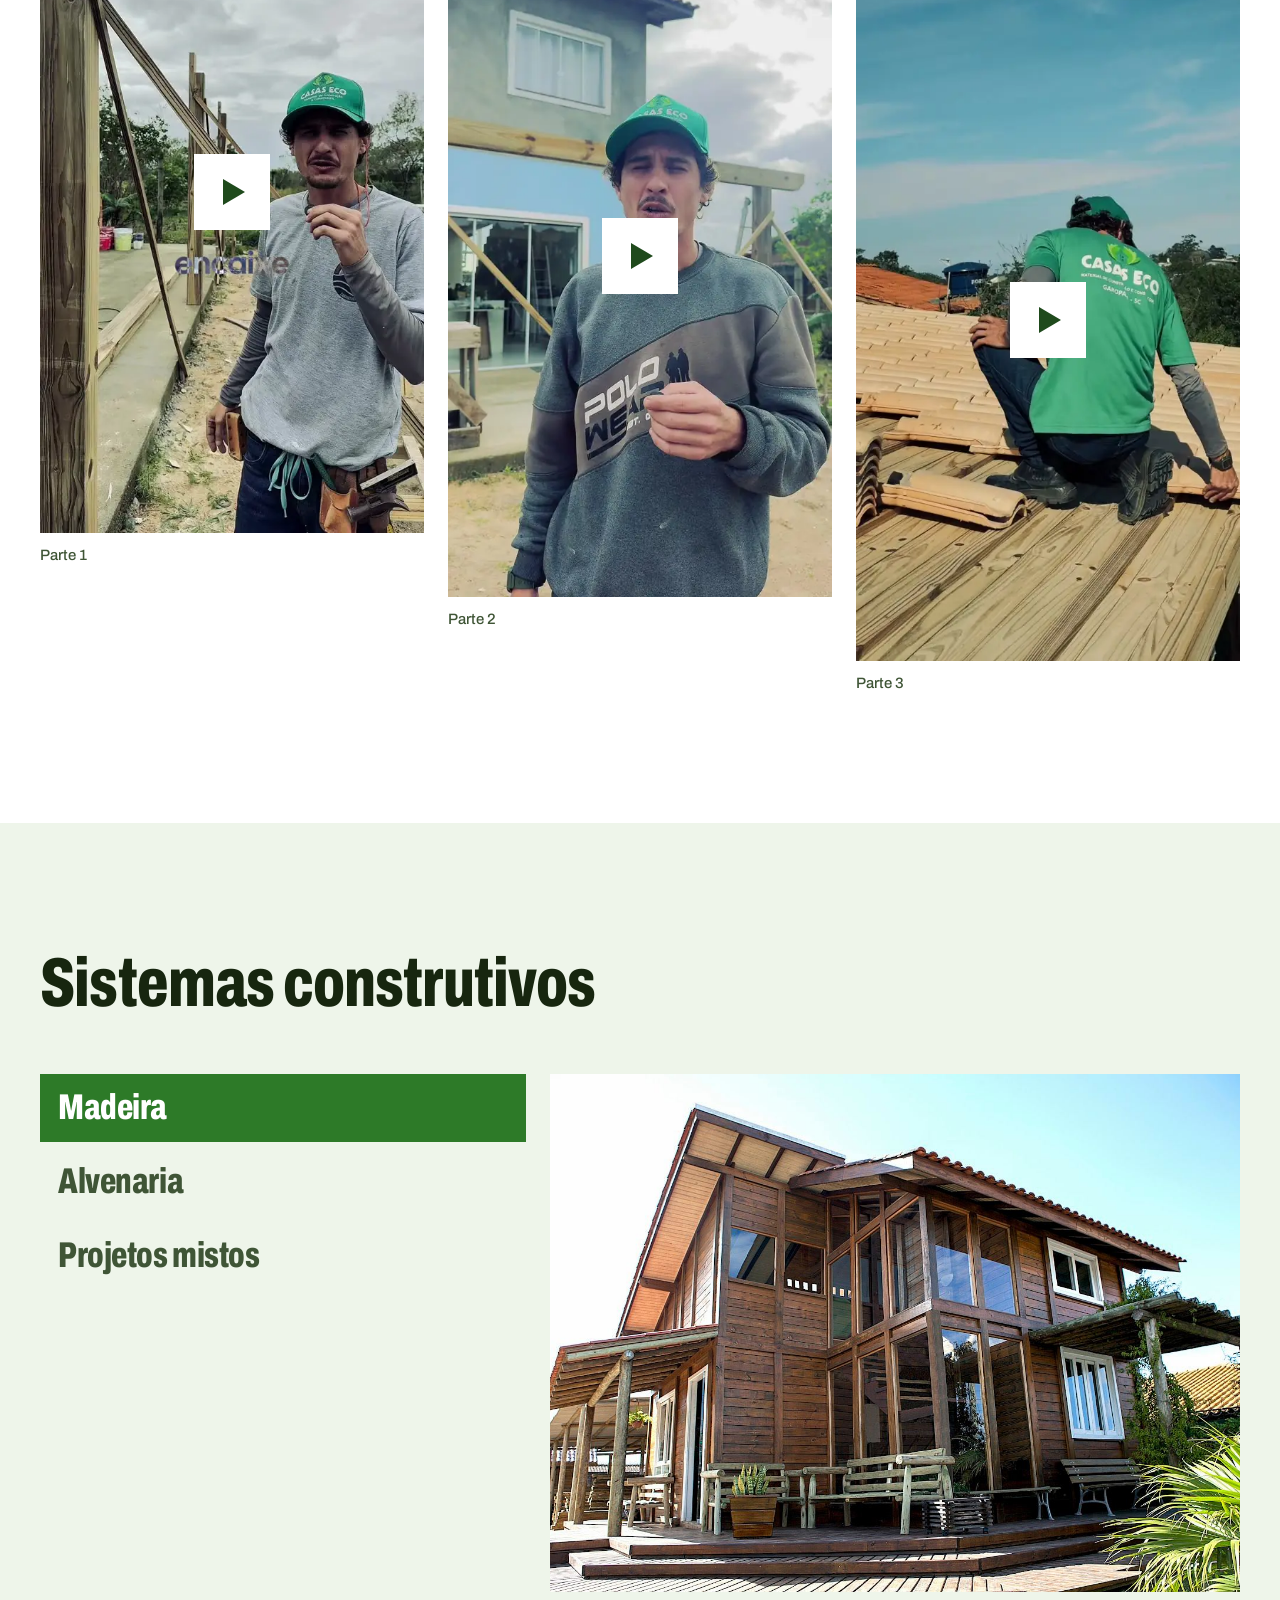
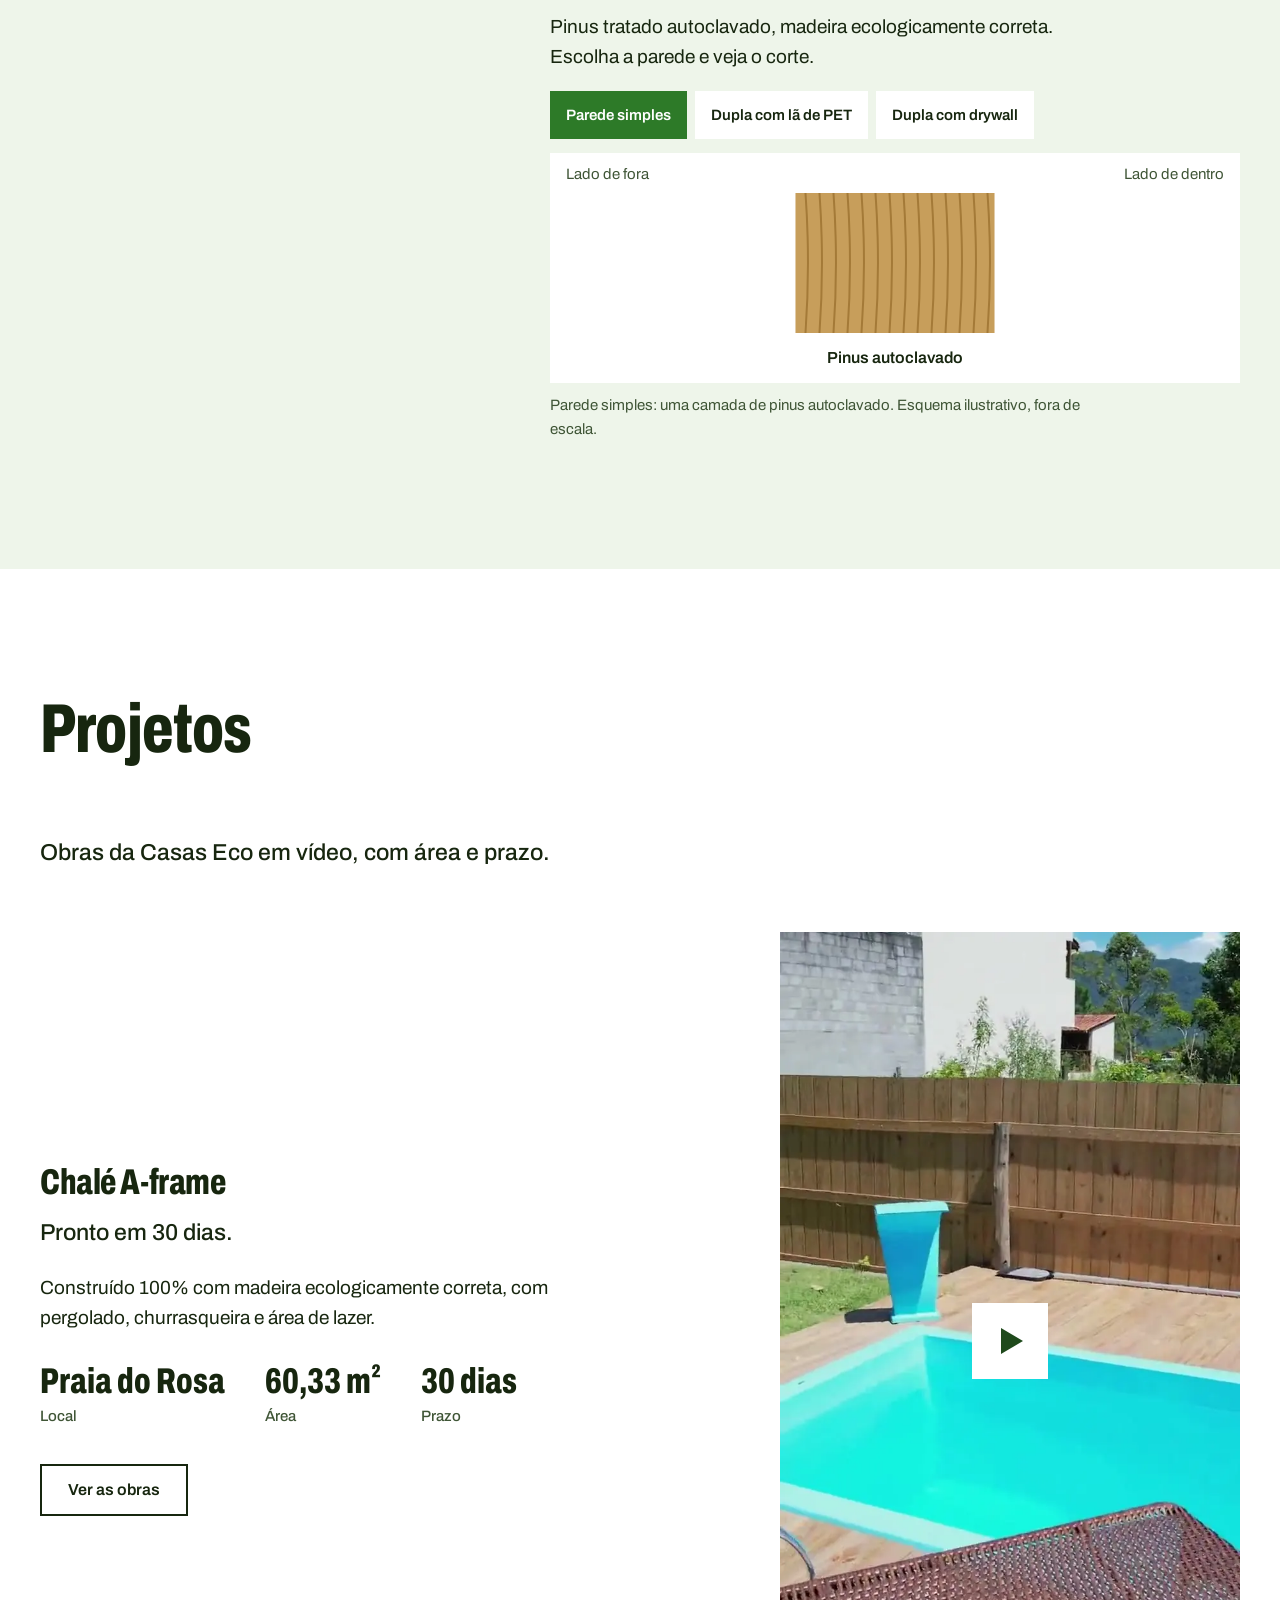
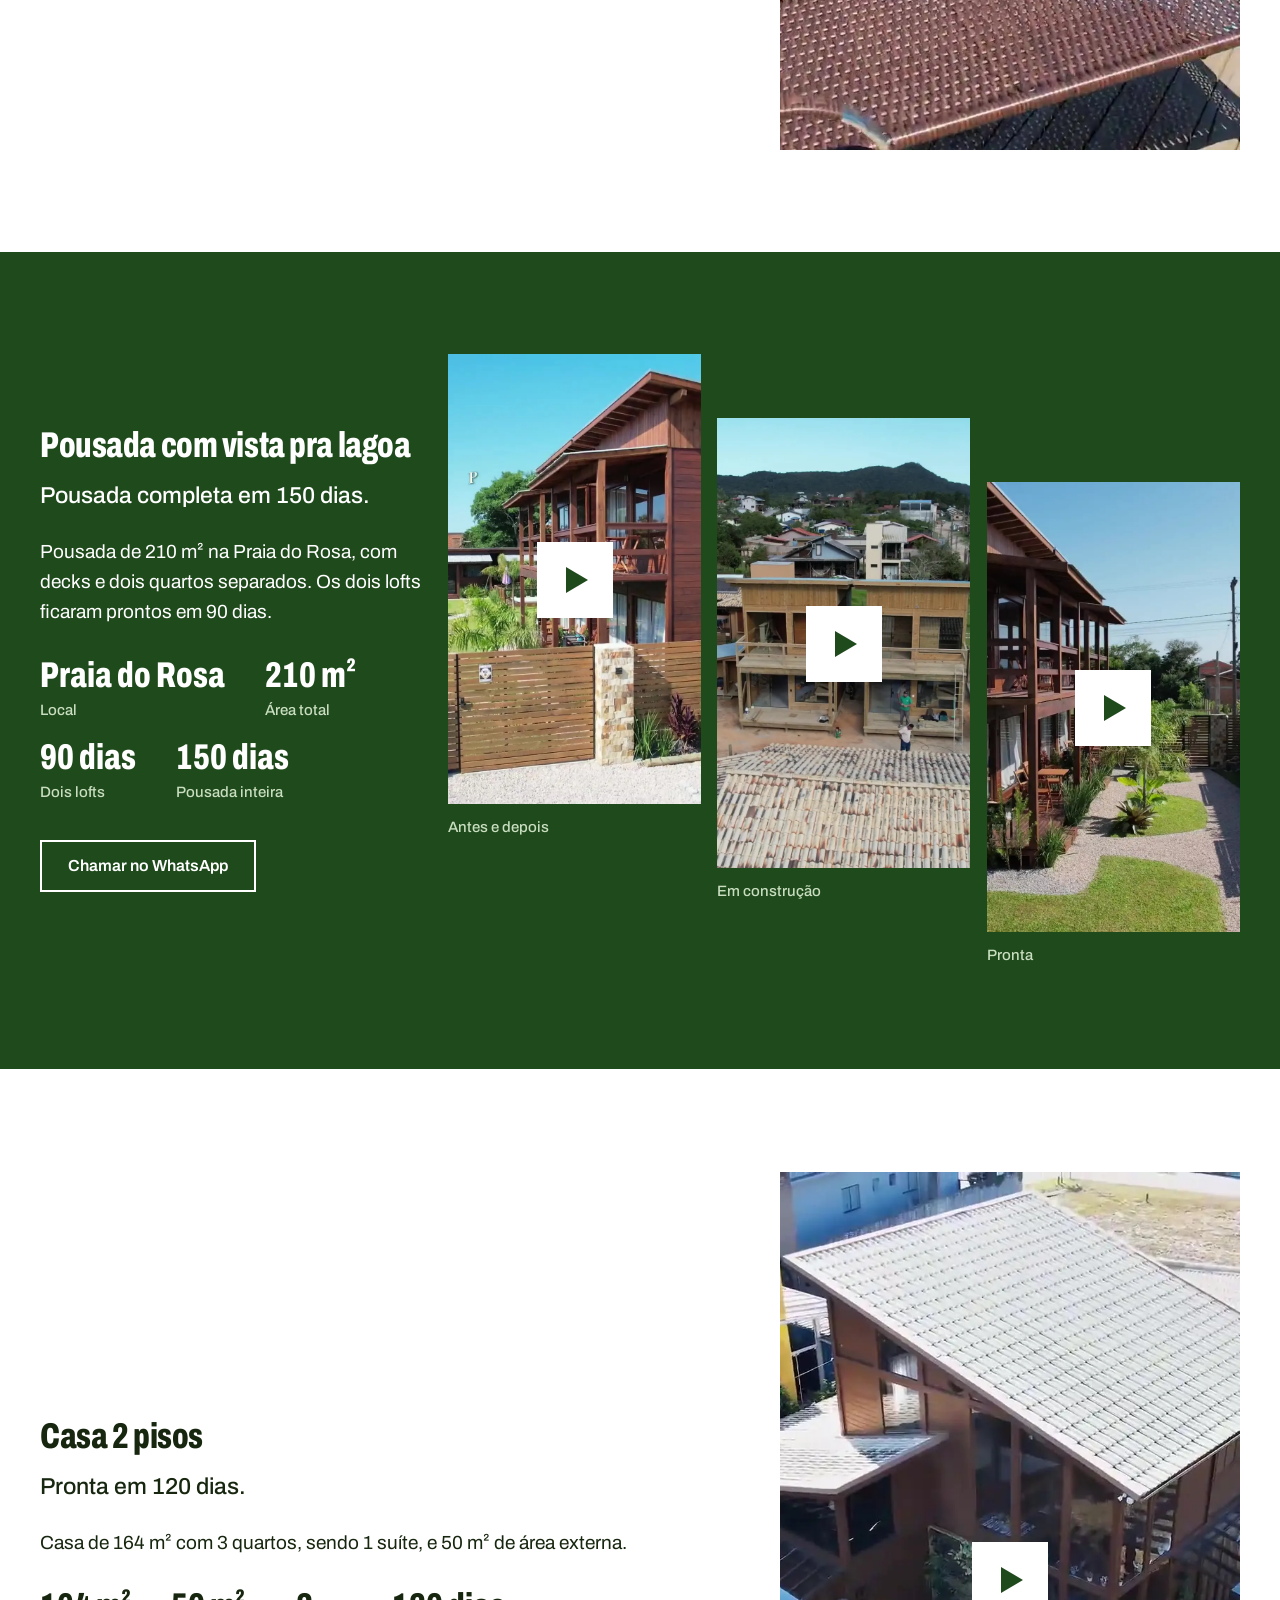
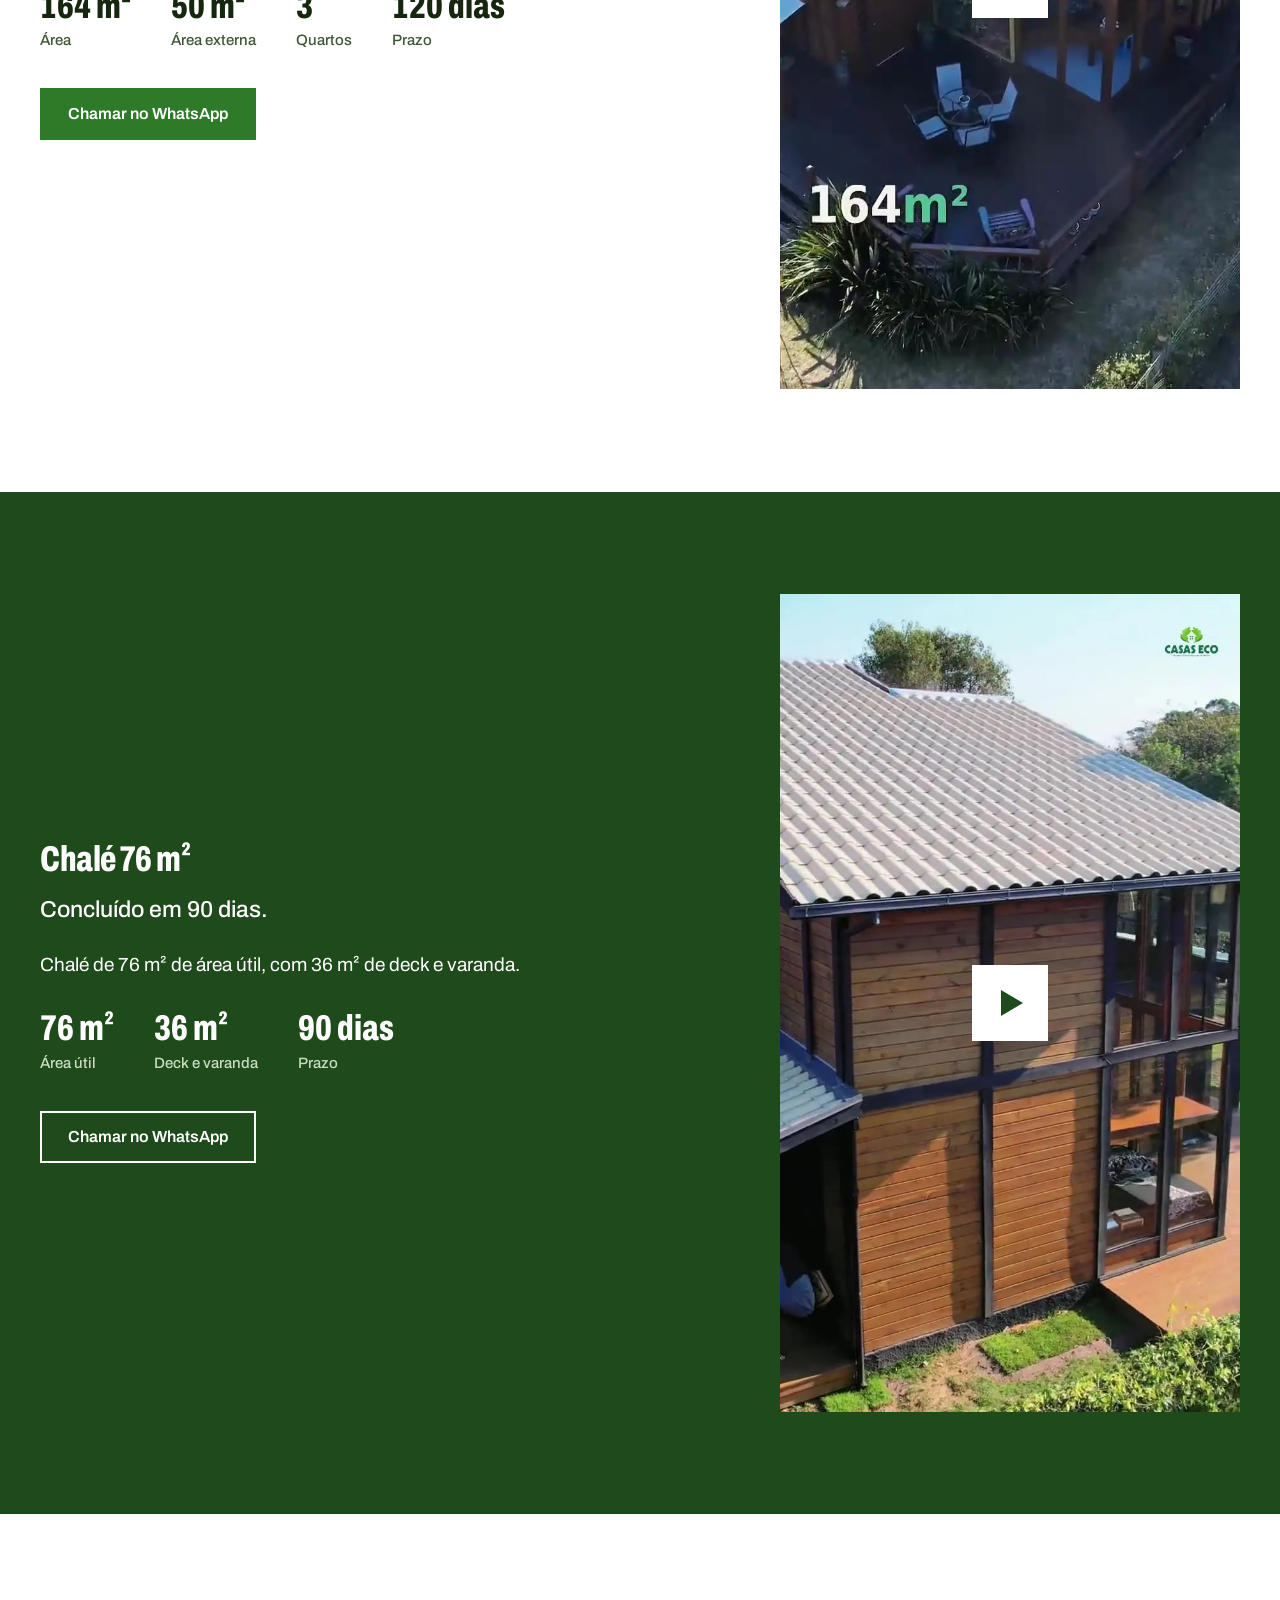
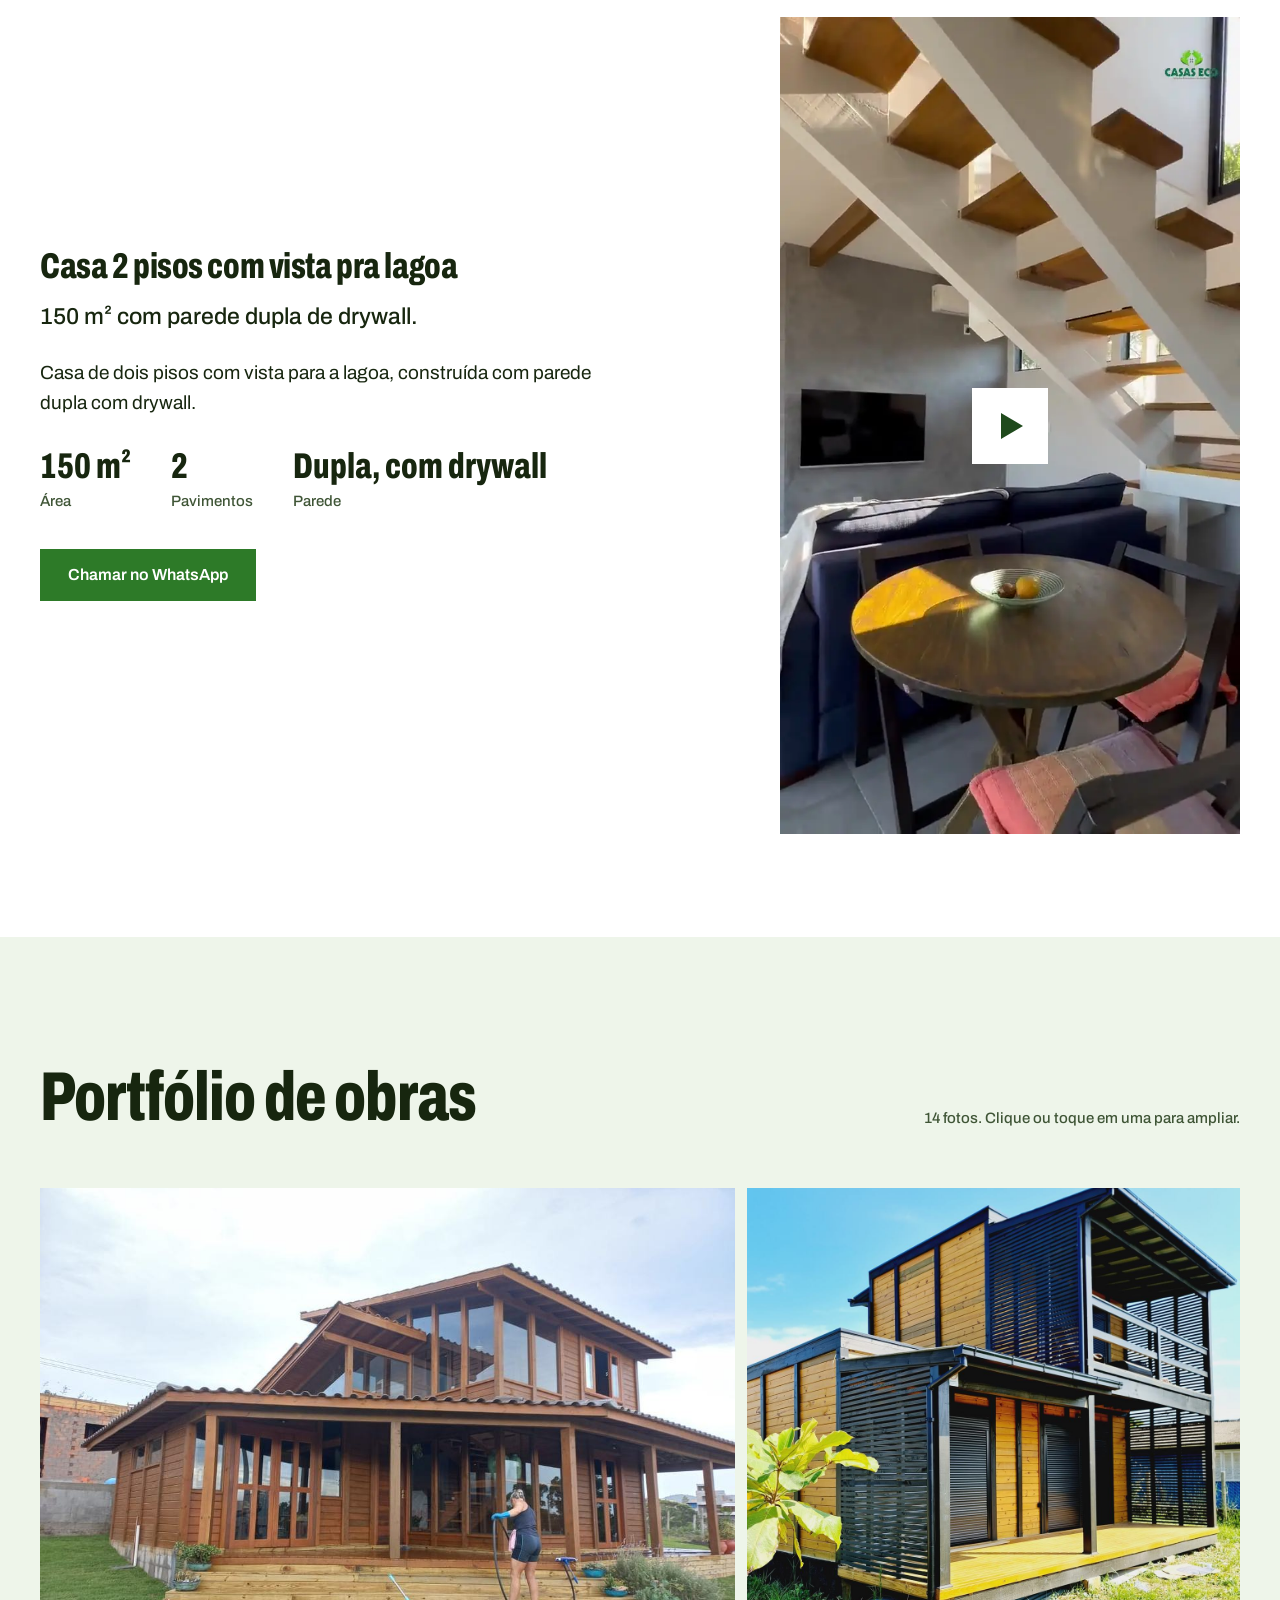
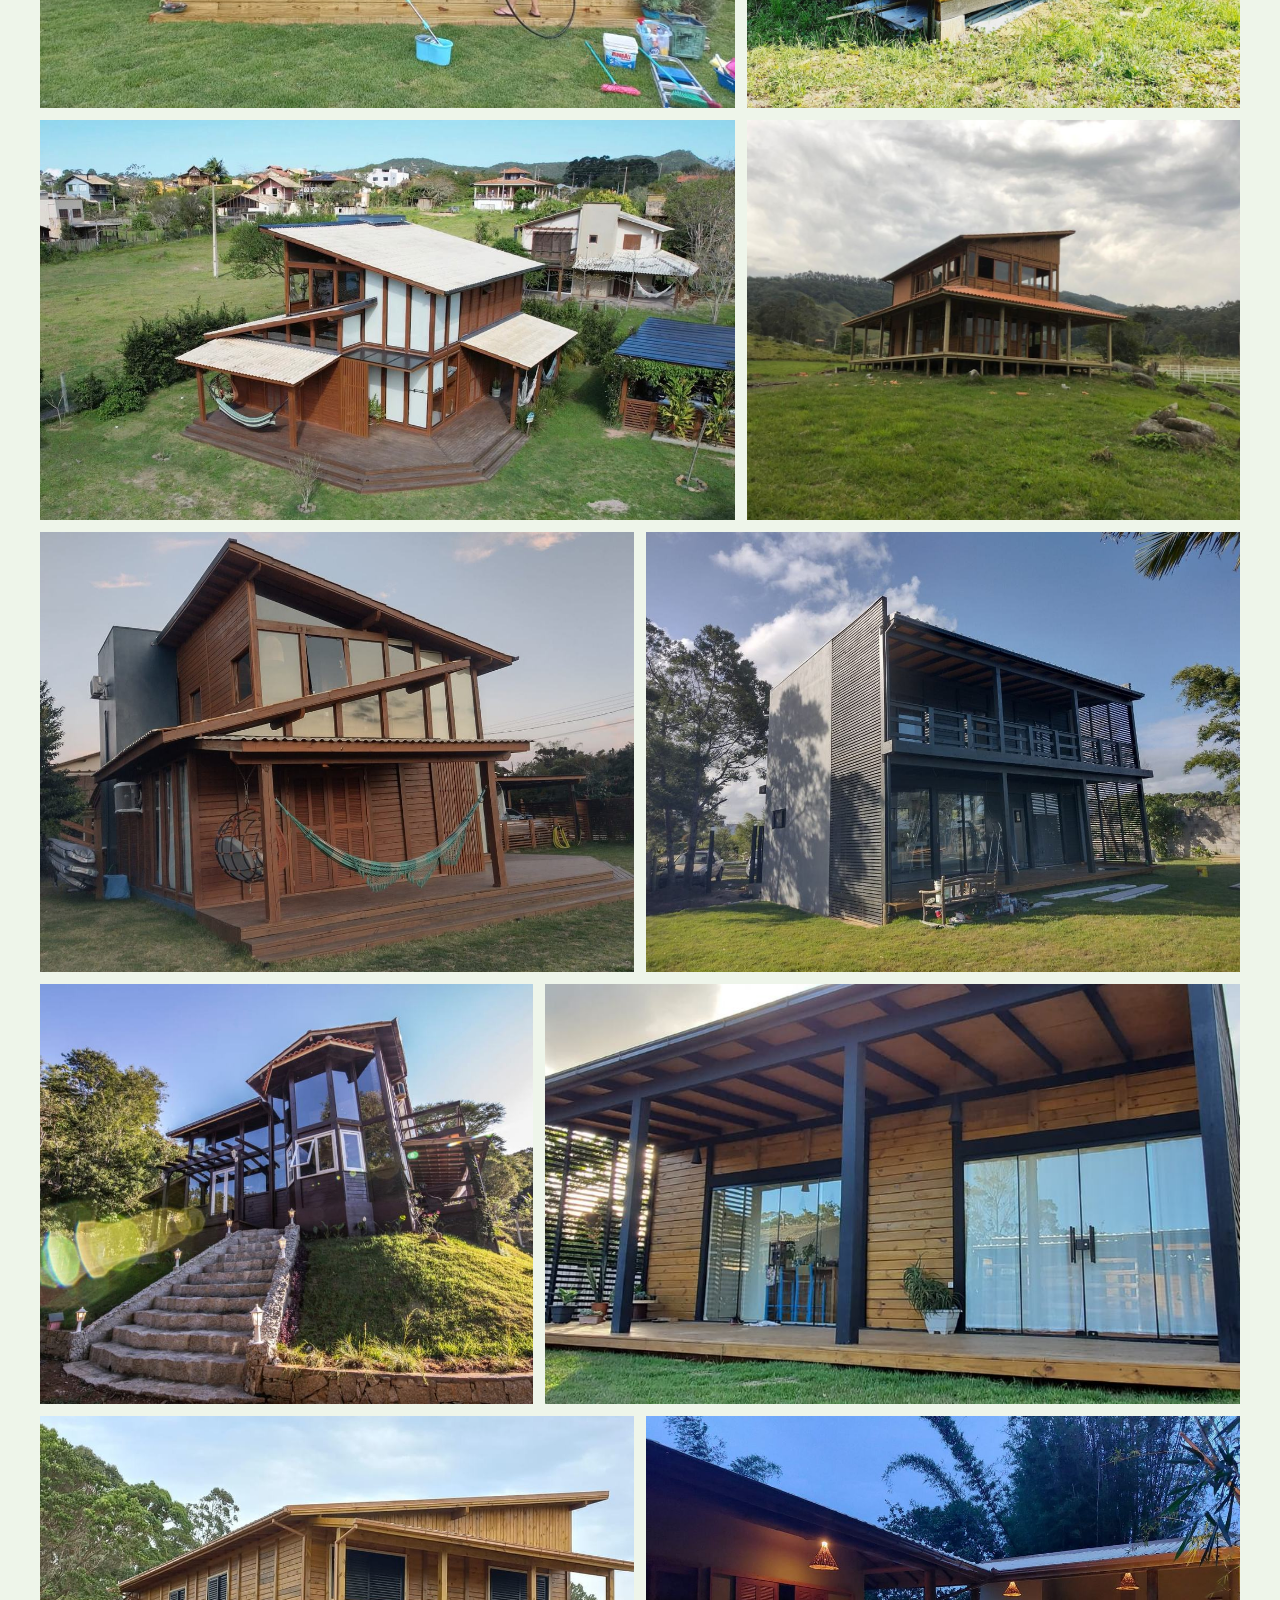
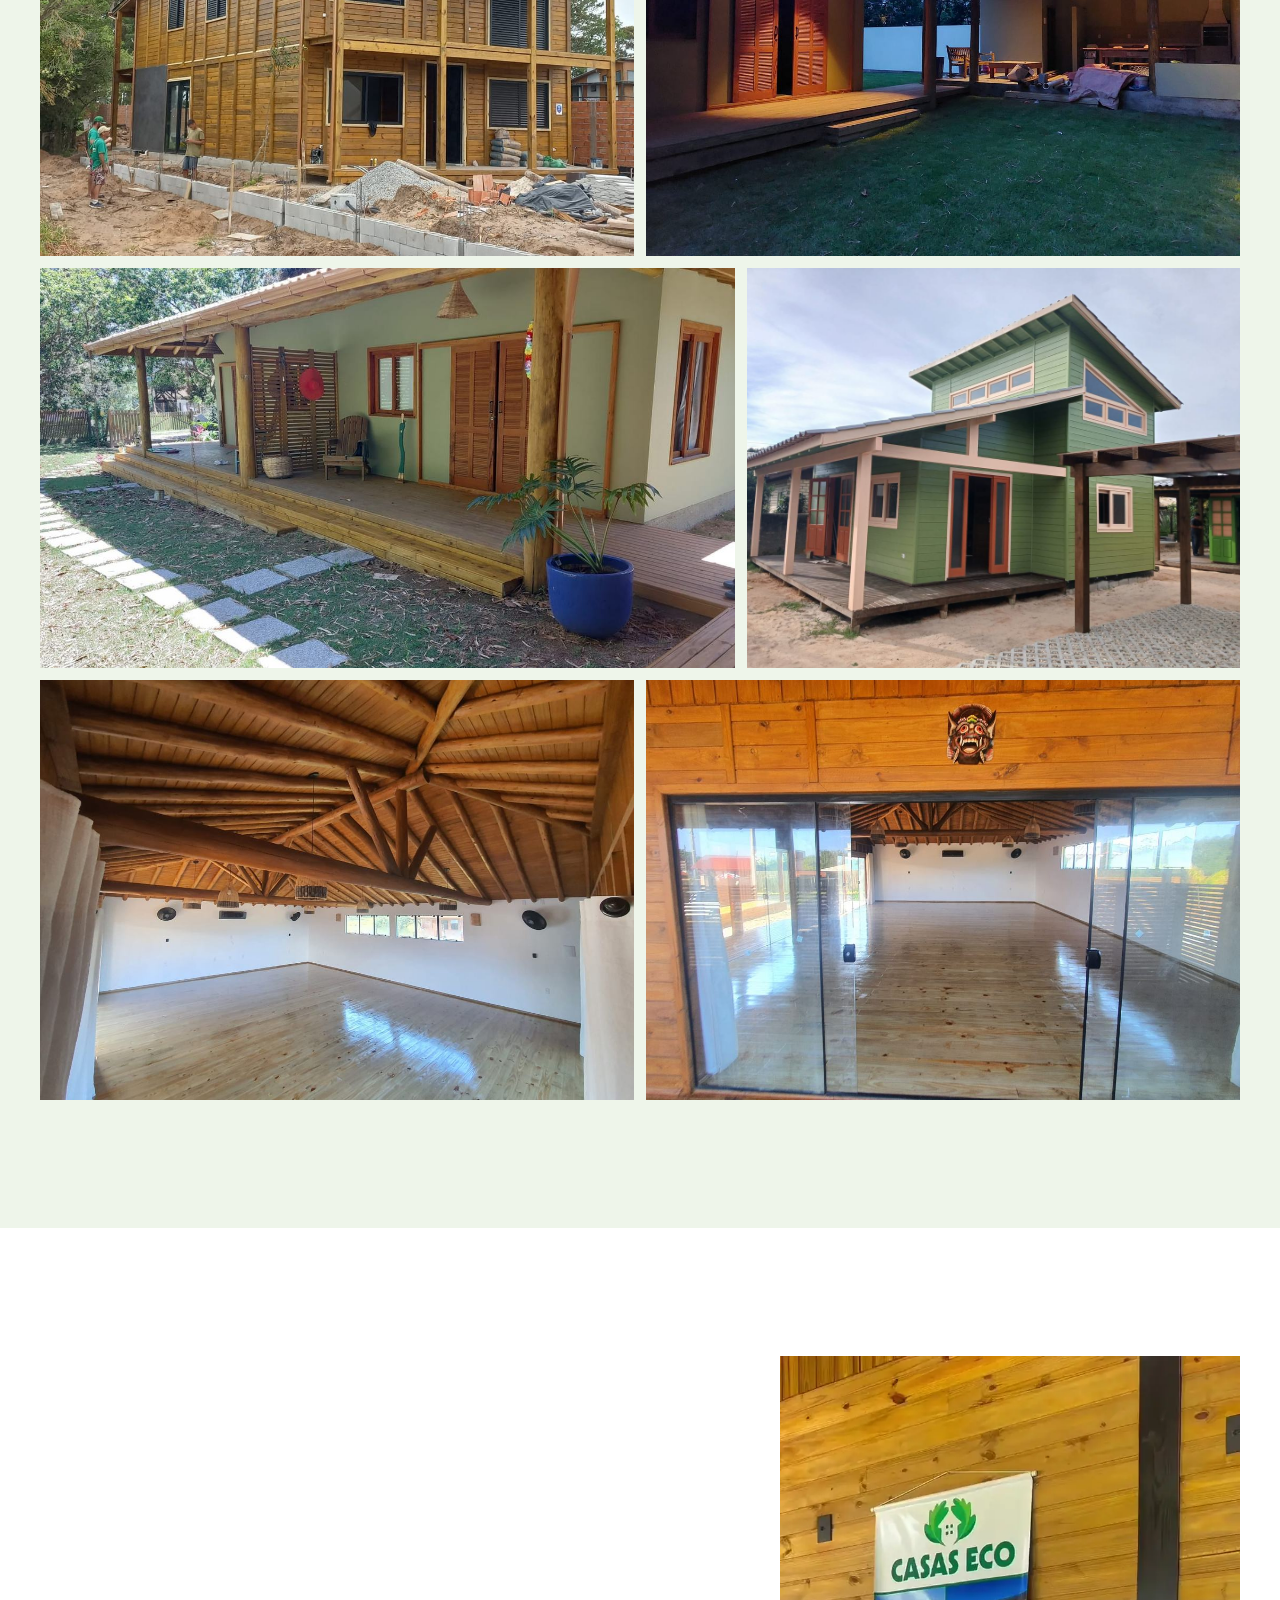
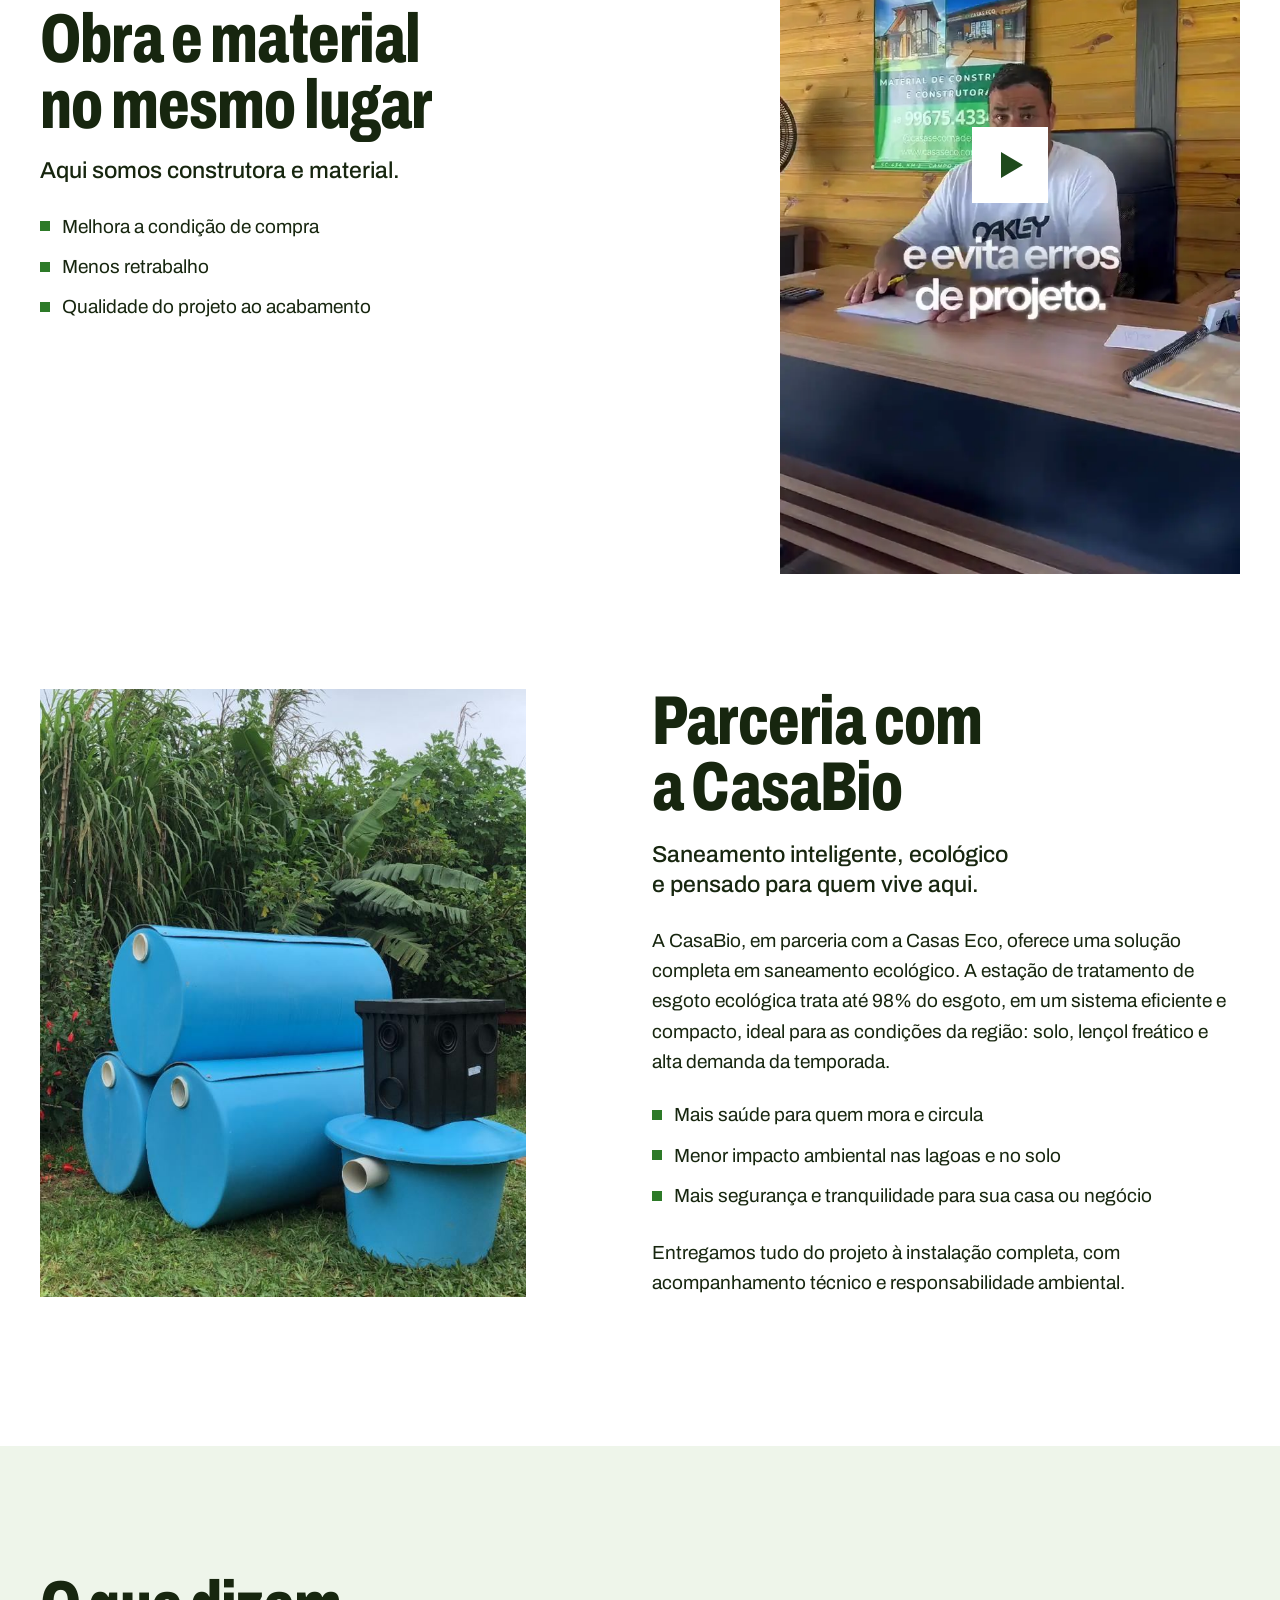
==== commit 5d2fed64: "Pré-voo do taste-skill: rolagem sem listener, hero sem chips, CTAs e depoimentos mais enxutos - Barr" ====
--- a/index.html
+++ b/index.html
@@ -19,6 +19,7 @@
 <div id="topo" lang="pt-BR">
 <a class="skip" href="#conteudo">Ir para o conteúdo</a>
 <div class="pg" id="pg" aria-hidden="true"></div>
+<div class="top-mark" id="topMark" aria-hidden="true"></div>
 
 <header class="bar" id="bar">
   <div class="wrap bar-in">
@@ -42,14 +43,9 @@
       <h1 id="h-hero">Casas especiais em madeira e alvenaria.</h1>
       <p class="sub">Sua casa, seu estilo, seu futuro. A natureza faz parte.</p>
       <div class="ctas">
-        <a class="btn btn--solid" href="#obras">Conheça nossos projetos</a>
+        <a class="btn btn--solid" href="#obras">Ver as obras</a>
         <a class="btn btn--line" href="https://wa.me/5548996754334?text=Ol%C3%A1%2C%20Casas%20Eco%21%20Vi%20o%20portf%C3%B3lio%20de%20voc%C3%AAs%20e%20gostaria%20de%20conhecer%20melhor%20o%20trabalho%20de%20voc%C3%AAs.">Chamar no WhatsApp</a>
       </div>
-      <ul class="facts">
-        <li>Há mais de 20 anos no mercado</li>
-        <li>Sede e estrutura própria em Garopaba/SC</li>
-        <li>Construtora e material de construção</li>
-      </ul>
     </div>
     <div class="hero-img"><img src="img/hero.jpg" srcset="img/hero-800.webp 800w, img/hero-1200.webp 1200w, img/hero-2000.webp 2000w" sizes="(max-width: 860px) 100vw, 56vw" fetchpriority="high" width="2000" height="1124" alt="Casa de madeira da Casas Eco, com telhado inclinado e deck, cercada de vegetação"></div>
   </section>
@@ -170,7 +166,7 @@
           <div><dt>Área</dt><dd>60,33 m²</dd></div>
           <div><dt>Prazo</dt><dd>30 dias</dd></div>
         </dl>
-        <a class="btn btn--line" href="#obras">Ver mais obras</a>
+        <a class="btn btn--line" href="#obras">Ver as obras</a>
       </div>
       <figure class="proj-video">
         <div class="vid"><video playsinline preload="none" data-poster="video/chale-aframe.webp" src="video/chale-aframe.mp4" aria-label="Vídeo do chalé A-frame da Casas Eco"></video><button class="vplay" type="button" aria-label="Reproduzir: Vídeo do chalé A-frame da Casas Eco"><span aria-hidden="true"></span></button></div>
@@ -218,7 +214,7 @@
     </div>
     </article>
     <article class="proj proj--d on-panel">
-    <div class="wrap grid proj-row proj-row--flip">
+    <div class="wrap grid proj-row">
       <div class="proj-copy slide">
         <h3 id="h-chale76">Chalé 76 m²</h3>
         <p class="lead">Concluído em 90 dias.</p>
@@ -315,11 +311,11 @@
       <h2 id="h-clientes" class="c-head">O que dizem os clientes</h2>
       <div class="quotes">
         <figure class="quote slide">
-          <blockquote><p>Realizamos a construção da nossa casa na Encantada com a Casas Eco. Estamos muito satisfeitos com a qualidade do produto, a mão de obra e todo o processo da construção, desde a fundação até os retoques mais finos. Sr Guilherme nos prestou um excelente atendimento, sem falar na qualidade técnica que ele possui.</p></blockquote>
+          <blockquote><p>Estamos muito satisfeitos com a qualidade do produto, a mão de obra e todo o processo da construção, desde a fundação até os retoques mais finos.</p></blockquote>
           <figcaption><strong>Silvana Thormann</strong>Garopaba</figcaption>
         </figure>
         <figure class="quote slide">
-          <blockquote><p>Recomendo! Excelentes profissionais! Cumpriram o acordado sempre se dispondo a resolver qualquer problema ou alteração proposta por mim na obra. O tratamento cortez e proativo dispensado pelo Sr. Guilherme é diferenciado.</p></blockquote>
+          <blockquote><p>Cumpriram o acordado sempre se dispondo a resolver qualquer problema ou alteração proposta por mim na obra.</p></blockquote>
           <figcaption><strong>Eduardo Frigeri</strong>Imbituba</figcaption>
         </figure>
       </div>
@@ -356,7 +352,7 @@
         <div class="orc-out">
           <p class="orc-label" id="orcLabel">Mensagem que vai para o WhatsApp</p>
           <p class="orc-prev" id="orcPrev" aria-labelledby="orcLabel" aria-live="polite"></p>
-          <a class="btn btn--solid" id="orcGo" href="https://wa.me/5548996754334" target="_blank" rel="noopener">Abrir no WhatsApp</a>
+          <a class="btn btn--solid" id="orcGo" href="https://wa.me/5548996754334" target="_blank" rel="noopener">Enviar pelo WhatsApp</a>
         </div>
       </form>
     </div>
--- a/style.css
+++ b/style.css
@@ -39,7 +39,7 @@
   /* ritmo */
   --pad: clamp(80px, 10vw, 152px);
   --gap: 24px;
-  --ease: cubic-bezier(.2, .7, .2, 1);
+  --ease: cubic-bezier(.23, 1, .32, 1);   /* saída forte: entradas e respostas */
 }
 
 *, *::before, *::after { box-sizing: border-box; }
@@ -56,6 +56,7 @@
 }
 img, video { max-width: 100%; }
 a { color: inherit; text-underline-offset: .2em; }
+a, button, label { -webkit-tap-highlight-color: transparent; }
 ::selection { background: var(--leaf); color: var(--ink); }
 :focus-visible { outline: 3px solid var(--green); outline-offset: 3px; }
 .on-panel :focus-visible { outline-color: var(--leaf); }
@@ -106,10 +107,10 @@
   font: 600 1rem/1 var(--f);
   border: 2px solid transparent; border-radius: 0;
   text-decoration: none; cursor: pointer;
-  transition: background-color .2s, color .2s, border-color .2s, transform .2s var(--ease);
-}
-@media (hover: hover) { .btn:hover { transform: translateY(-2px); } }
-.btn:active { transform: translateY(0) scale(.98); }
+  transition: background-color .2s ease, color .2s ease, border-color .2s ease, transform .16s var(--ease);
+}
+@media (hover: hover) and (pointer: fine) { .btn:hover { transform: translateY(-2px); } }
+.btn:active { transform: scale(.97); }
 .btn--solid { background: var(--green); color: var(--on-green); }
 .btn--solid:hover { background: var(--green-hover); }
 .btn--line { border-color: currentColor; color: inherit; }
@@ -120,17 +121,21 @@
 .ctas { display: flex; flex-wrap: wrap; gap: 12px; }
 
 /* ---------- barra da marca ---------- */
-.pg { position: fixed; top: env(safe-area-inset-top, 0px); left: 0; right: 0; height: 3px; background: var(--green); transform: scaleX(0); transform-origin: 0 50%; z-index: 60; pointer-events: none; }
+/* progresso de leitura: só onde o navegador liga a animação à rolagem sozinho, sem JS */
+.pg { display: none; position: fixed; top: env(safe-area-inset-top, 0px); left: 0; right: 0; height: 3px; background: var(--green); transform: scaleX(0); transform-origin: 0 50%; z-index: 60; pointer-events: none; }
+@keyframes pg { to { transform: scaleX(1); } }
+@supports (animation-timeline: scroll()) { .pg { display: block; animation: pg linear both; animation-timeline: scroll(root); } }
+/* marca invisível no topo: quando sai da tela, a barra encolhe */
+.top-mark { position: absolute; top: 0; left: 0; width: 1px; height: 40px; pointer-events: none; }
 .bar { position: sticky; top: env(safe-area-inset-top, 0px); z-index: 50; background: var(--bg); color: var(--ink); transition: background-color .25s; }
 .bar.is-small { background: var(--bg-alt); }
-.bar-in { display: flex; align-items: center; gap: 28px; height: 76px; transition: height .25s ease; }
-.bar.is-small .bar-in { height: 60px; }
+.bar-in { display: flex; align-items: center; gap: 28px; height: 68px; }
 .brand { display: flex; align-items: center; min-height: 44px; line-height: 0; }
-.brand img { height: 48px; width: auto; transition: height .25s ease; }
-.bar.is-small .brand img { height: 38px; }
+.brand img { height: 48px; width: auto; transform-origin: 0 50%; transition: transform .2s var(--ease); }
+.bar.is-small .brand img { transform: scale(.8); }
 .nav { display: flex; gap: 26px; margin-left: auto; }
 .nav a { position: relative; display: inline-flex; align-items: center; justify-content: center; min-height: 44px; min-width: 44px; padding: 0; font-size: var(--t-5); font-weight: 500; color: var(--muted); text-decoration: none; transition: color .2s; }
-.nav a::after { content: ""; position: absolute; left: 0; right: 0; bottom: 0; height: 2px; background: var(--green); transform: scaleX(0); transform-origin: 0 50%; transition: transform .25s ease; }
+.nav a::after { content: ""; position: absolute; left: 0; right: 0; bottom: 0; height: 2px; background: var(--green); transform: scaleX(0); transform-origin: 0 50%; transition: transform .2s var(--ease); }
 .nav a:hover, .nav a[aria-current] { color: var(--ink); }
 .nav a:hover::after, .nav a[aria-current]::after { transform: scaleX(1); }
 .nav .nav-cta { display: none; }
@@ -138,10 +143,12 @@
 .btn--bar:hover { background: var(--green-hover); }
 .menu-btn { display: none; align-items: center; gap: 10px; margin-left: auto; min-height: 46px; padding: 10px 16px; font: 600 var(--t-5)/1 var(--f); color: var(--ink); background: var(--bg-alt); border: 0; border-radius: 0; cursor: pointer; }
 .menu-ico { position: relative; width: 18px; height: 12px; }
-.menu-ico::before, .menu-ico::after { content: ""; position: absolute; left: 0; right: 0; height: 2px; background: currentColor; transition: transform .25s ease, top .25s ease; }
+.menu-ico::before, .menu-ico::after { content: ""; position: absolute; left: 0; right: 0; height: 2px; background: currentColor; transition: transform .2s var(--ease); }
 .menu-ico::before { top: 1px; } .menu-ico::after { top: 9px; }
-.menu-btn.is-open .menu-ico::before { top: 5px; transform: rotate(45deg); }
-.menu-btn.is-open .menu-ico::after { top: 5px; transform: rotate(-45deg); }
+.menu-btn.is-open .menu-ico::before { transform: translateY(4px) rotate(45deg); }
+.menu-btn.is-open .menu-ico::after { transform: translateY(-4px) rotate(-45deg); }
+.menu-btn:active { transform: scale(.97); }
+.menu-btn { transition: transform .16s var(--ease); }
 
 /* ---------- abertura ---------- */
 .hero {
@@ -159,8 +166,6 @@
 .hero h1 { margin-bottom: .36em; font-size: clamp(2.9rem, 4.3vw, 4.2rem); font-stretch: 64%; }
 .hero .sub { font-size: var(--t-3); line-height: 1.35; margin: 0 0 1.6em; max-width: 28ch; color: var(--on-panel-muted); }
 .hero .ctas { margin-bottom: clamp(32px, 4vw, 56px); }
-.facts { list-style: none; margin: 0; padding: 0; display: flex; flex-wrap: wrap; gap: 10px; max-width: 46ch; }
-.facts li { padding: 9px 14px; background: var(--panel-step); font-size: var(--t-5); line-height: 1.3; }
 .hero-img { position: relative; z-index: 1; margin-left: calc(var(--cut-x) * -1); min-height: clamp(540px, 50vw, 760px); clip-path: polygon(var(--cut-x) 0, 100% 0, 100% 100%, 0 100%); overflow: hidden; }
 .hero-img img { position: absolute; inset: 0; width: 100%; height: 100%; object-fit: cover; object-position: 42% 50%; }
 
@@ -198,16 +203,17 @@
 .vid { position: relative; background: var(--panel); }
 .vid video { display: block; width: 100%; aspect-ratio: 9 / 16; object-fit: cover; background: var(--panel); }
 .vplay { position: absolute; inset: 0; display: grid; place-items: center; padding: 0; background: transparent; border: 0; cursor: pointer; transition: opacity .25s; }
-.vplay span { width: 76px; height: 76px; background: var(--bg); position: relative; transition: transform .25s var(--ease), background-color .2s; }
+.vplay span { width: 76px; height: 76px; background: var(--bg); position: relative; transition: transform .16s var(--ease), background-color .2s ease; }
+.vplay:active span { transform: scale(.94); }
 .vplay span::after { content: ""; position: absolute; left: 50%; top: 50%; margin: -13px 0 0 -9px; border-style: solid; border-width: 13px 0 13px 22px; border-color: transparent transparent transparent var(--panel); }
 .vid.is-playing .vplay { opacity: 0; pointer-events: none; }
-@media (hover: hover) { .vplay:hover span { transform: scale(1.08); background: var(--leaf); } }
+@media (hover: hover) and (pointer: fine) { .vplay:hover span { transform: scale(1.06); background: var(--leaf); } }
 .vplay:focus-visible { outline-offset: -6px; outline-color: var(--leaf); }
 .reel figcaption { margin-top: 10px; font-size: var(--t-5); font-weight: 500; color: var(--muted); }
 .reel-dots { display: none; justify-content: center; gap: 4px; margin-top: 4px; }
 .reel-dots button { width: 44px; height: 44px; padding: 0; background: none; border: 0; cursor: pointer; position: relative; }
-.reel-dots button::after { content: ""; position: absolute; left: 50%; top: 50%; width: 10px; height: 10px; margin: -5px 0 0 -5px; background: var(--tone); transition: background-color .2s, width .2s, margin .2s; }
-.reel-dots button[aria-current]::after { width: 28px; margin-left: -14px; background: var(--green); }
+.reel-dots button::after { content: ""; position: absolute; left: 50%; top: 50%; width: 28px; height: 10px; margin: -5px 0 0 -14px; background: var(--tone); transform: scaleX(.36); transition: background-color .2s ease, transform .2s var(--ease); }
+.reel-dots button[aria-current]::after { background: var(--green); transform: none; }
 .head-copy { grid-column: 1 / span 7; }
 .head-copy .lead { margin-top: 20px; max-width: 34ch; }
 
@@ -216,15 +222,17 @@
 .sys button {
   text-align: left; padding: 16px 18px; background: transparent; border: 0;
   font: 800 var(--t-2)/1 var(--f); font-stretch: var(--narrow); letter-spacing: -.012em;
-  color: var(--muted); cursor: pointer; transition: background-color .2s, color .2s;
-}
-.sys button:hover { color: var(--ink); background: var(--tone); }
+  color: var(--muted); cursor: pointer; transition: background-color .2s ease, color .2s ease, transform .16s var(--ease);
+}
+@media (hover: hover) and (pointer: fine) { .sys button:hover { color: var(--ink); background: var(--tone); } }
+.sys button:active { transform: scale(.98); }
 .sys button[aria-selected="true"], .sys button[aria-selected="true"]:hover { color: var(--on-green); background: var(--green); }
 .sys-view { grid-column: 6 / span 7; }
 .sys-view figure:not(.wall-fig) { margin: 0 0 20px; aspect-ratio: 4 / 3; overflow: hidden; background: var(--bg); }
 .sys-view img { display: block; width: 100%; height: 100%; object-fit: cover; }
 .sys-view p { margin: 0 0 .8em; max-width: 52ch; }
-.sys-view [role="tabpanel"]:not([hidden]) { animation: fade .25s ease-out both; }
+.sys-view [role="tabpanel"]:not([hidden]) { animation: fade .18s ease-out both; }
+.sys-view [role="tabpanel"].instant { animation: none; }
 .opts { list-style: none; margin: 1.2em 0 0; padding: 0; max-width: 52ch; display: grid; grid-template-columns: minmax(0, 1fr); gap: 10px; }
 .opts li { position: relative; padding-left: 22px; }
 .opts li::before { content: ""; position: absolute; left: 0; top: .5em; width: 10px; height: 10px; background: var(--green); }
@@ -234,8 +242,9 @@
 .wall { display: flex; flex-wrap: wrap; gap: 8px; border: 0; padding: 0; margin: 18px 0 14px; }
 .wall label, .chips label { position: relative; cursor: pointer; }
 .wall input, .chips input { position: absolute; opacity: 0; inset: 0; margin: 0; cursor: pointer; }
-.wall span, .chips span { display: block; padding: 12px 16px; background: var(--bg); font-weight: 600; font-size: var(--t-5); transition: background-color .2s, color .2s, transform .2s var(--ease); }
-.wall label:hover span, .chips label:hover span { transform: translateY(-2px); }
+.wall span, .chips span { display: block; padding: 12px 16px; background: var(--bg); font-weight: 600; font-size: var(--t-5); transition: background-color .2s ease, color .2s ease, transform .16s var(--ease); }
+@media (hover: hover) and (pointer: fine) { .wall label:hover span, .chips label:hover span { transform: translateY(-2px); } }
+.wall label:active span, .chips label:active span { transform: scale(.97); }
 .wall input:checked + span, .chips input:checked + span { background: var(--green); color: var(--on-green); }
 .wall input:focus-visible + span, .chips input:focus-visible + span { outline: 3px solid var(--green); outline-offset: 3px; }
 .wall-fig { margin: 0; }
@@ -244,7 +253,8 @@
 
 /* ---------- projetos ---------- */
 .proj-intro { padding-bottom: clamp(36px, 5vw, 72px); }
-.proj-intro .lead { margin: 0; align-self: end; }
+.proj-intro .c-head, .proj-intro .lead { grid-column: 1 / -1; }
+.proj-intro .lead { margin: 18px 0 0; max-width: 46ch; }
 .proj { padding-block: clamp(56px, 8vw, 120px); }
 .proj--a { padding-top: 0; }
 .proj-copy { grid-column: 1 / span 6; align-self: center; }
@@ -267,11 +277,6 @@
 .proj-duo figcaption { margin-top: 10px; font-size: var(--t-5); font-weight: 500; color: var(--muted); }
 .on-panel .proj-duo figcaption { color: var(--on-panel-muted); }
 .proj-row--duo .proj-copy { grid-column: 1 / span 5; }
-@media (min-width: 861px) {
-  .proj-row--flip .proj-video { grid-column: 1 / span 5; grid-row: 1; }
-  .proj-row--flip .proj-video .vid { margin-left: 0; }
-  .proj-row--flip .proj-copy { grid-column: 7 / span 6; grid-row: 1; }
-}
 
 /* ---------- portfólio de obras ---------- */
 .gal-head { display: flex; flex-wrap: wrap; align-items: end; justify-content: space-between; gap: 8px 24px; }
@@ -282,10 +287,8 @@
   height: min(calc(var(--r) * 1px), calc(var(--r) * .0801vw));
   padding: 0; border: 0; display: block; overflow: hidden; background: var(--tone); cursor: zoom-in; position: relative;
 }
-.gal img { display: block; width: 100%; height: 100%; object-fit: cover; transition: transform .8s var(--ease); }
-.gal button::after { content: "Ampliar"; position: absolute; left: 12px; bottom: 12px; padding: 8px 12px; background: var(--bg); color: var(--ink); font: 600 var(--t-5)/1 var(--f); opacity: 0; transform: translateY(6px); transition: opacity .25s, transform .25s; pointer-events: none; }
-@media (hover: hover) { .gal button:hover img { transform: scale(1.045); } .gal button:hover::after { opacity: 1; transform: none; } }
-.gal button:focus-visible::after { opacity: 1; transform: none; }
+.gal img { display: block; width: 100%; height: 100%; object-fit: cover; transition: transform .35s var(--ease); }
+@media (hover: hover) and (pointer: fine) { .gal button:hover img { transform: scale(1.04); } }
 .gal button:focus-visible { outline-offset: -4px; }
 
 /* ---------- diferenciais ---------- */
@@ -342,8 +345,9 @@
 .contact-list dt { font-size: var(--t-5); font-weight: 500; color: var(--on-panel-muted); }
 .contact-list dd { margin: 0; line-height: 1.45; }
 .c-wa dd { font-size: var(--t-2); font-weight: 800; font-stretch: var(--narrow); line-height: 1.1; display: flex; flex-wrap: wrap; align-items: center; gap: 8px 14px; }
-.copy { min-height: 44px; padding: 0 14px; background: var(--panel-step); color: var(--on-panel); border: 0; border-radius: 0; font: 600 var(--t-5)/1 var(--f); cursor: pointer; transition: background-color .2s; }
-@media (hover: hover) { .copy:hover { background: var(--panel-step-2); } }
+.copy { min-height: 44px; padding: 0 14px; background: var(--panel-step); color: var(--on-panel); border: 0; border-radius: 0; font: 600 var(--t-5)/1 var(--f); cursor: pointer; transition: background-color .2s ease, color .2s ease, transform .16s var(--ease); }
+@media (hover: hover) and (pointer: fine) { .copy:hover { background: var(--panel-step-2); } }
+.copy:active { transform: scale(.97); }
 .copy.is-done, .copy.is-done:hover { background: var(--leaf); color: var(--on-leaf); }
 .contact-list a { display: inline-flex; align-items: center; min-height: 44px; text-decoration: underline; text-decoration-color: var(--leaf); text-decoration-thickness: 2px; }
 .contact-list a:hover { color: var(--leaf); }
@@ -362,8 +366,10 @@
 .lb[open] { animation: fade .25s ease both; }
 .lb-stage { position: absolute; inset: 0; display: grid; place-items: center; padding: calc(env(safe-area-inset-top, 0px) + 64px) max(76px, env(safe-area-inset-right, 0px)) calc(env(safe-area-inset-bottom, 0px) + 64px) max(76px, env(safe-area-inset-left, 0px)); touch-action: pan-y; }
 .lb-stage img { max-width: 100%; max-height: 100%; width: auto; height: auto; object-fit: contain; user-select: none; -webkit-user-drag: none; }
-.lb button { font: 600 var(--t-5)/1 var(--f); color: var(--ink); background: var(--bg); border: 0; border-radius: 0; cursor: pointer; transition: background-color .2s; }
-.lb button:hover { background: var(--leaf); }
+.lb button { font: 600 var(--t-5)/1 var(--f); color: var(--ink); background: var(--bg); border: 0; border-radius: 0; cursor: pointer; transition: background-color .2s ease, transform .16s var(--ease); }
+@media (hover: hover) and (pointer: fine) { .lb button:hover { background: var(--leaf); } }
+.lb button:active { transform: scale(.95); }
+.lb-nav:active { transform: scale(.95); }
 .lb button:focus-visible { outline-color: var(--leaf); }
 .lb-x { position: absolute; top: calc(env(safe-area-inset-top, 0px) + 12px); right: max(12px, env(safe-area-inset-right, 0px)); min-height: 48px; padding: 0 20px; }
 .lb-nav { position: absolute; top: 50%; width: 52px; height: 64px; margin-top: -32px; }
@@ -379,10 +385,9 @@
 @keyframes fade { from { opacity: 0; } to { opacity: 1; } }
 @keyframes slide { from { transform: translateY(32px); } to { transform: none; } }
 @keyframes drop { from { clip-path: inset(0 0 100% 0); } to { clip-path: inset(0 0 0 0); } }
-.hero h1, .hero .sub, .hero .ctas, .hero .facts { animation: rise .9s var(--ease) both; }
-.hero .sub { animation-delay: .1s; }
-.hero .ctas { animation-delay: .2s; }
-.hero .facts { animation-delay: .3s; }
+.hero h1, .hero .sub, .hero .ctas { animation: rise .7s var(--ease) both; }
+.hero .sub { animation-delay: .07s; }
+.hero .ctas { animation-delay: .14s; }
 .hero-img img { animation: settle 1.8s var(--ease) both; }
 @supports (animation-timeline: view()) {
   .slide { animation: slide linear both; animation-timeline: view(); animation-range: entry 0% entry 45%; }
@@ -422,7 +427,6 @@
   .proj-duo--3 { display: flex; }
   .proj-row--duo .proj-copy { grid-column: 1 / -1; }
   .proj { padding-block: 48px; }
-  .proj-intro .lead { margin-top: -12px; }
   .reel-dots { display: flex; }
   .reel { display: flex; overflow-x: auto; scroll-snap-type: x mandatory; gap: 14px; margin-inline: calc(max(24px, env(safe-area-inset-left, 0px)) * -1); padding: 0 max(24px, env(safe-area-inset-left, 0px)) 10px; scroll-padding: 0 max(24px, env(safe-area-inset-left, 0px)); -webkit-overflow-scrolling: touch; }
   .reel figure, .reel figure:nth-child(2), .reel figure:nth-child(3) { flex: 0 0 72%; margin-top: 0; scroll-snap-align: start; }
@@ -454,8 +458,8 @@
 /* movimento reduzido: sai o deslocamento, ficam as trocas de cor e de opacidade que mostram estado */
 @media (prefers-reduced-motion: reduce) {
   html { scroll-behavior: auto; }
-  .hero h1, .hero .sub, .hero .ctas, .hero .facts, .hero-img img, .slide, .nav.open { animation: none; }
-  .btn:hover, .btn:active, .wall label:hover span, .chips label:hover span, .vplay:hover span, .gal button::after { transform: none; }
+  .hero h1, .hero .sub, .hero .ctas, .hero-img img, .slide, .nav.open { animation: none; }
+  .btn:hover, .wall label:hover span, .chips label:hover span, .vplay:hover span, .brand img, .bar.is-small .brand img { transform: none; }
   .gal img { transition: none; }
   .gal button:hover img { transform: none; }
 }
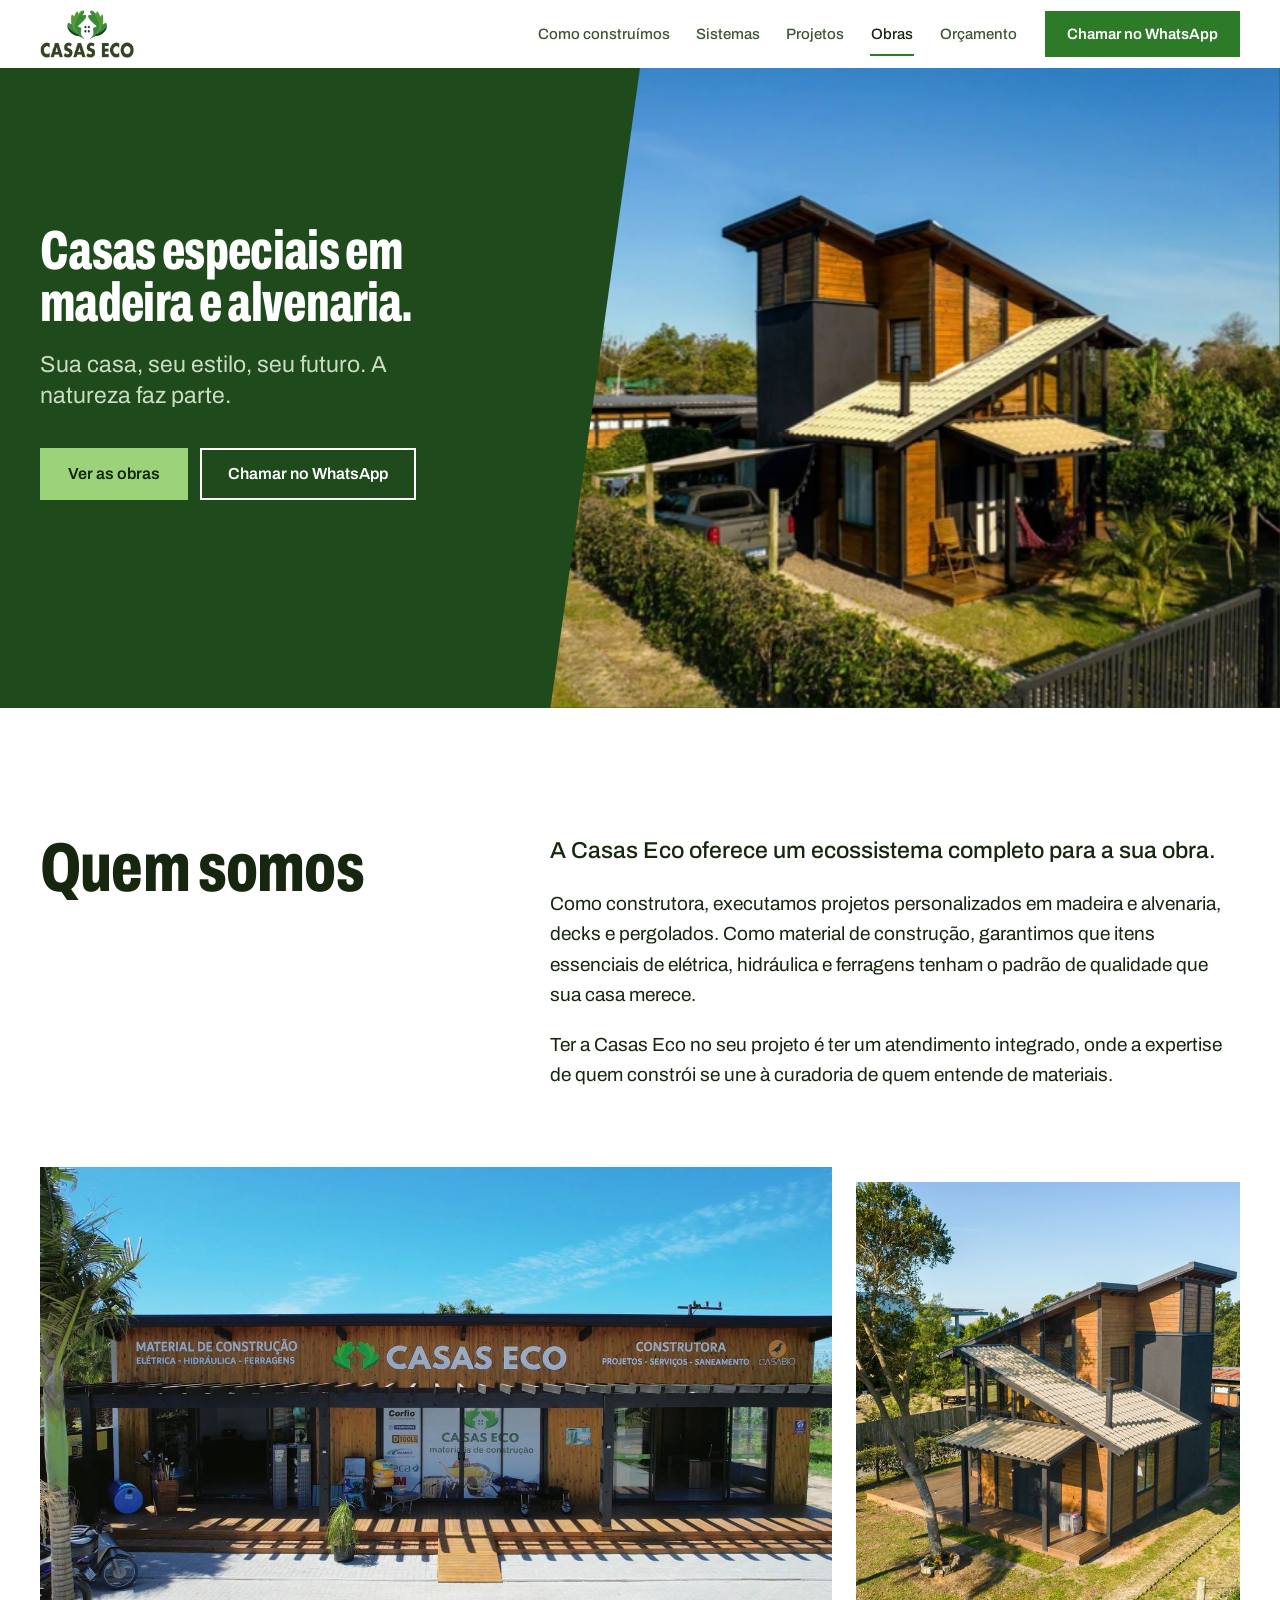
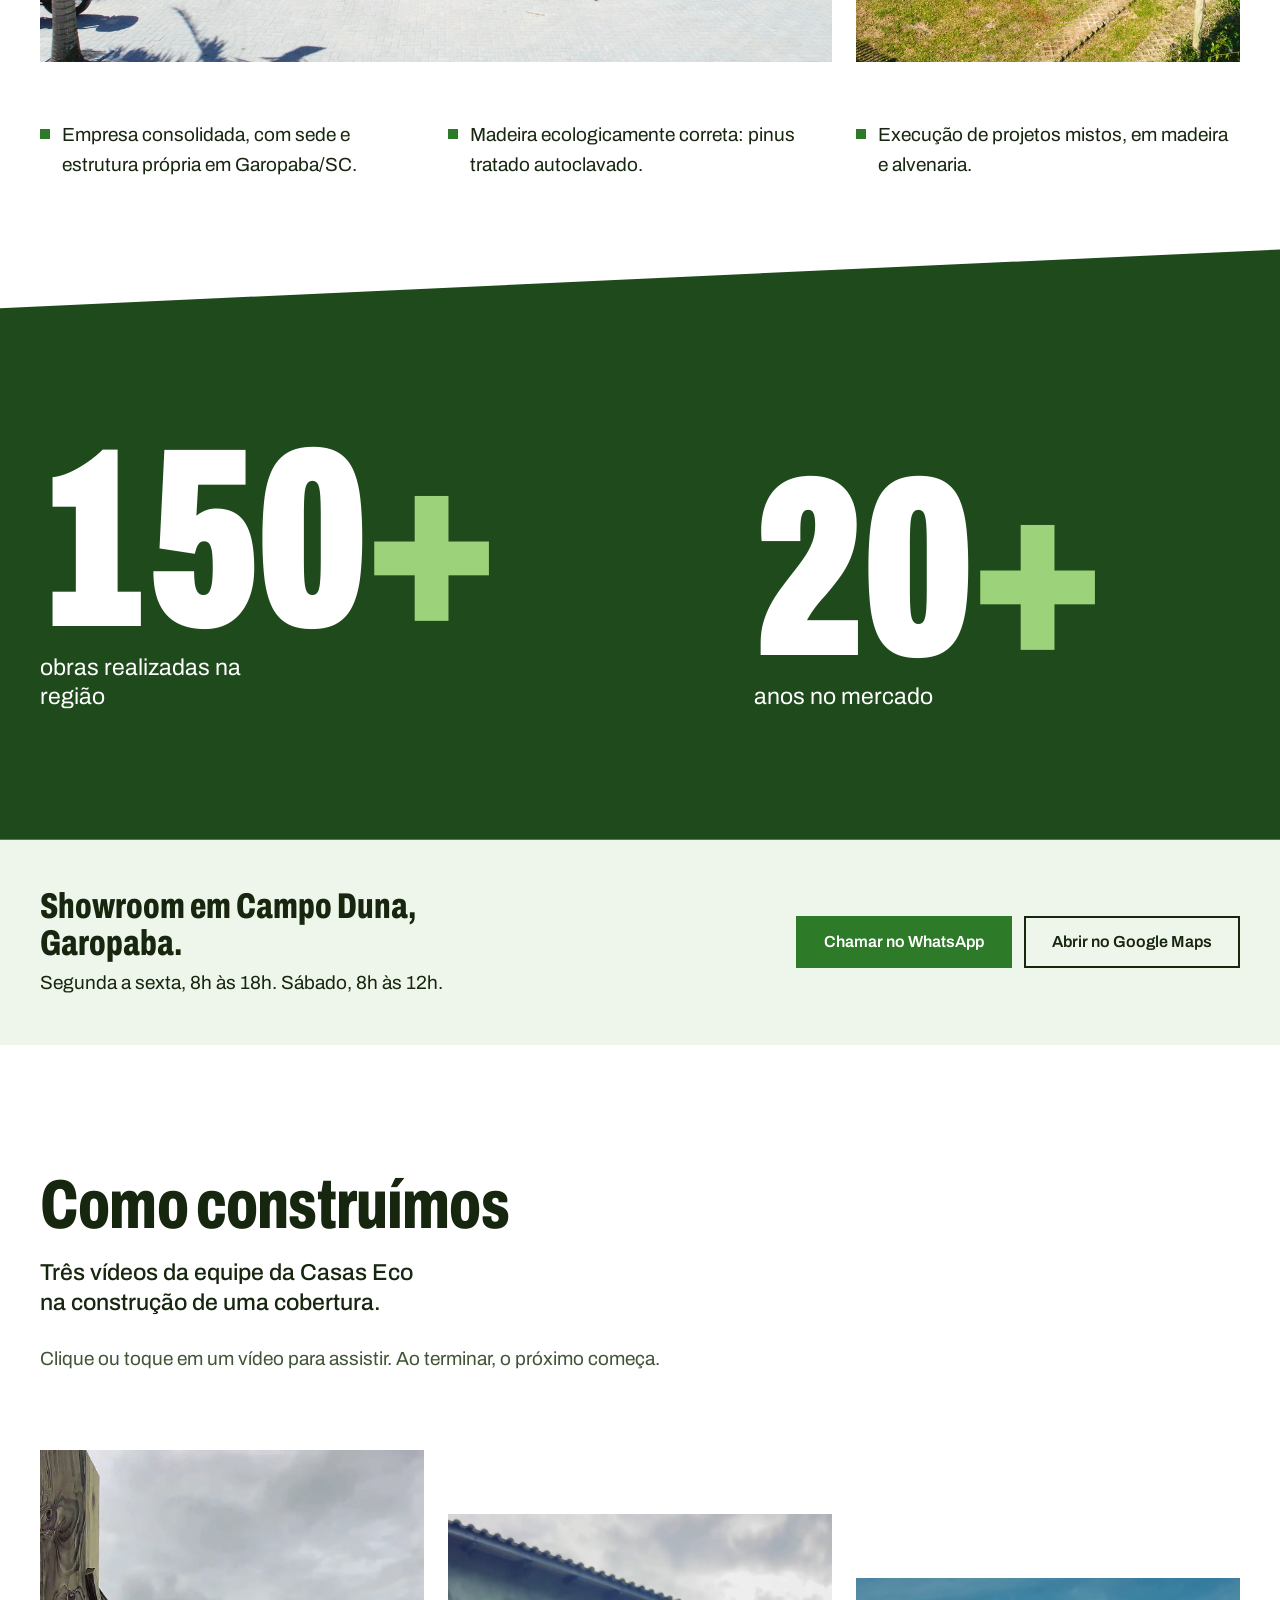
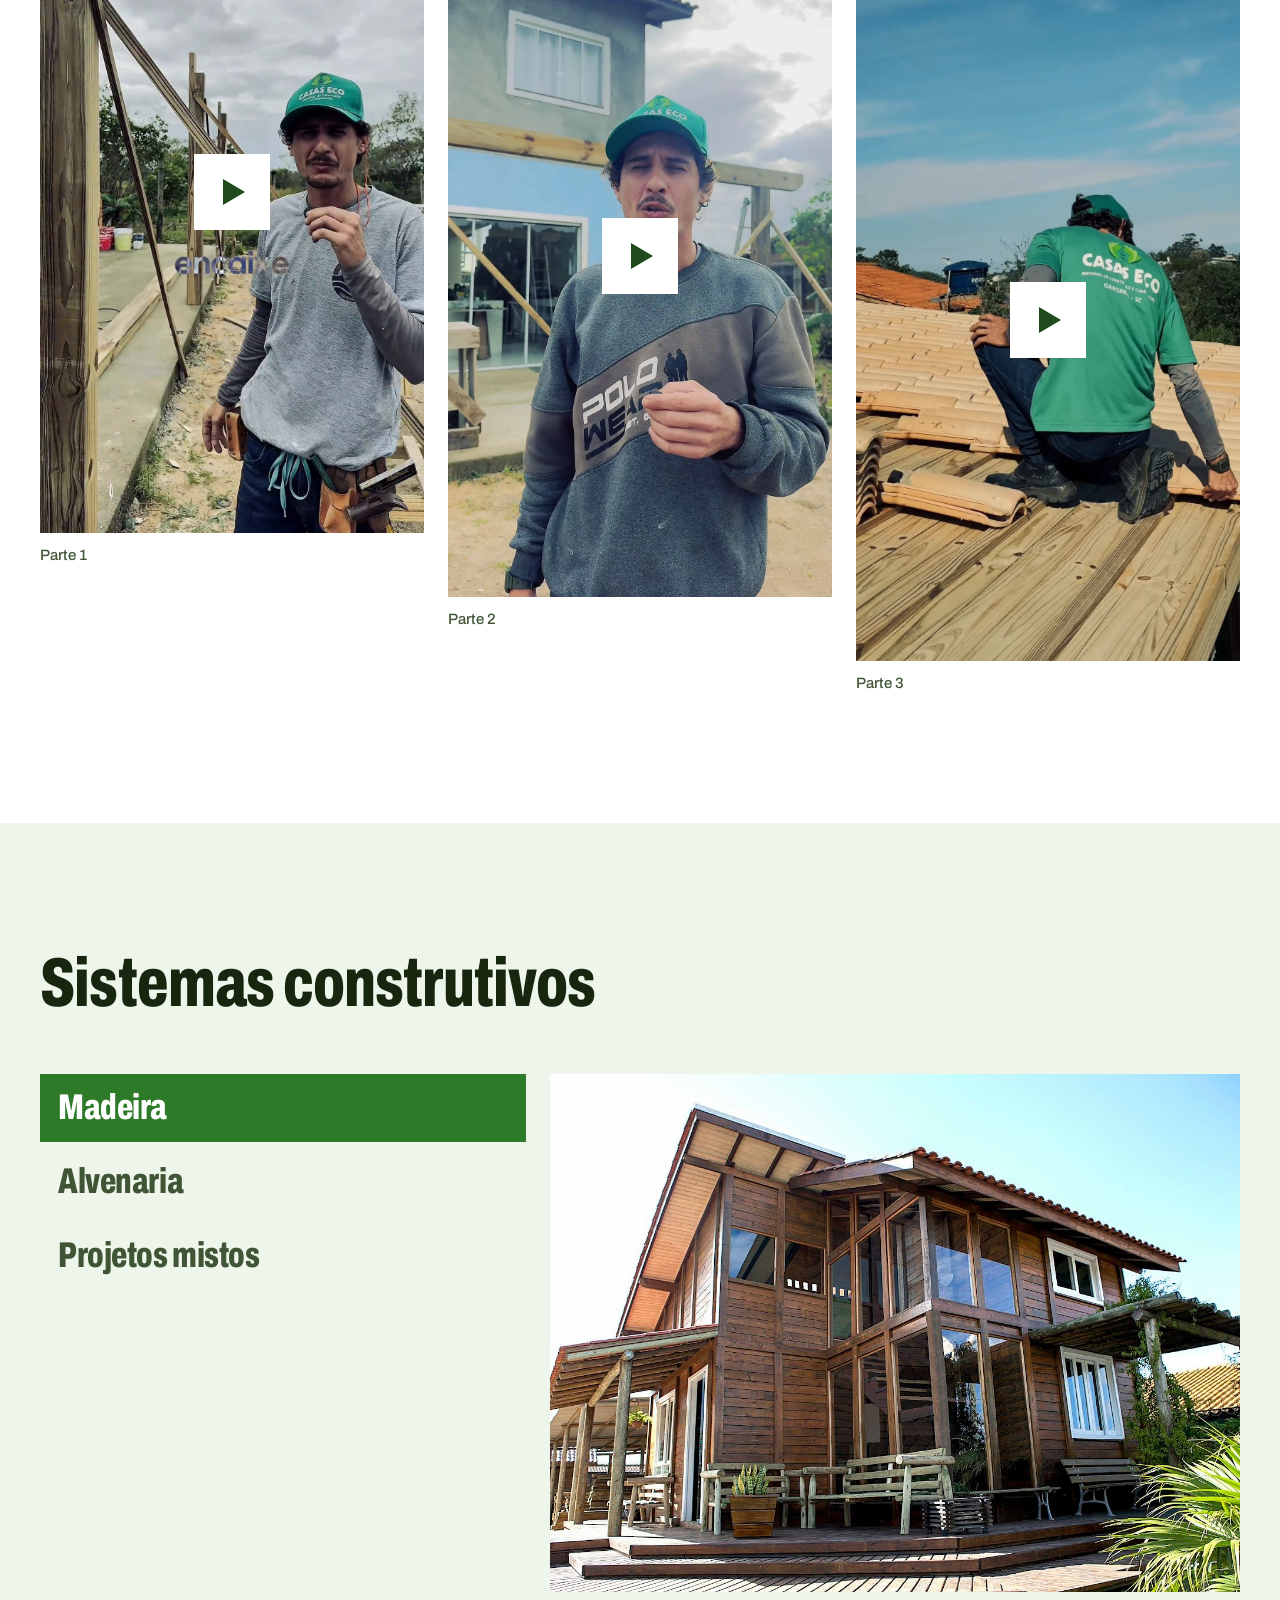
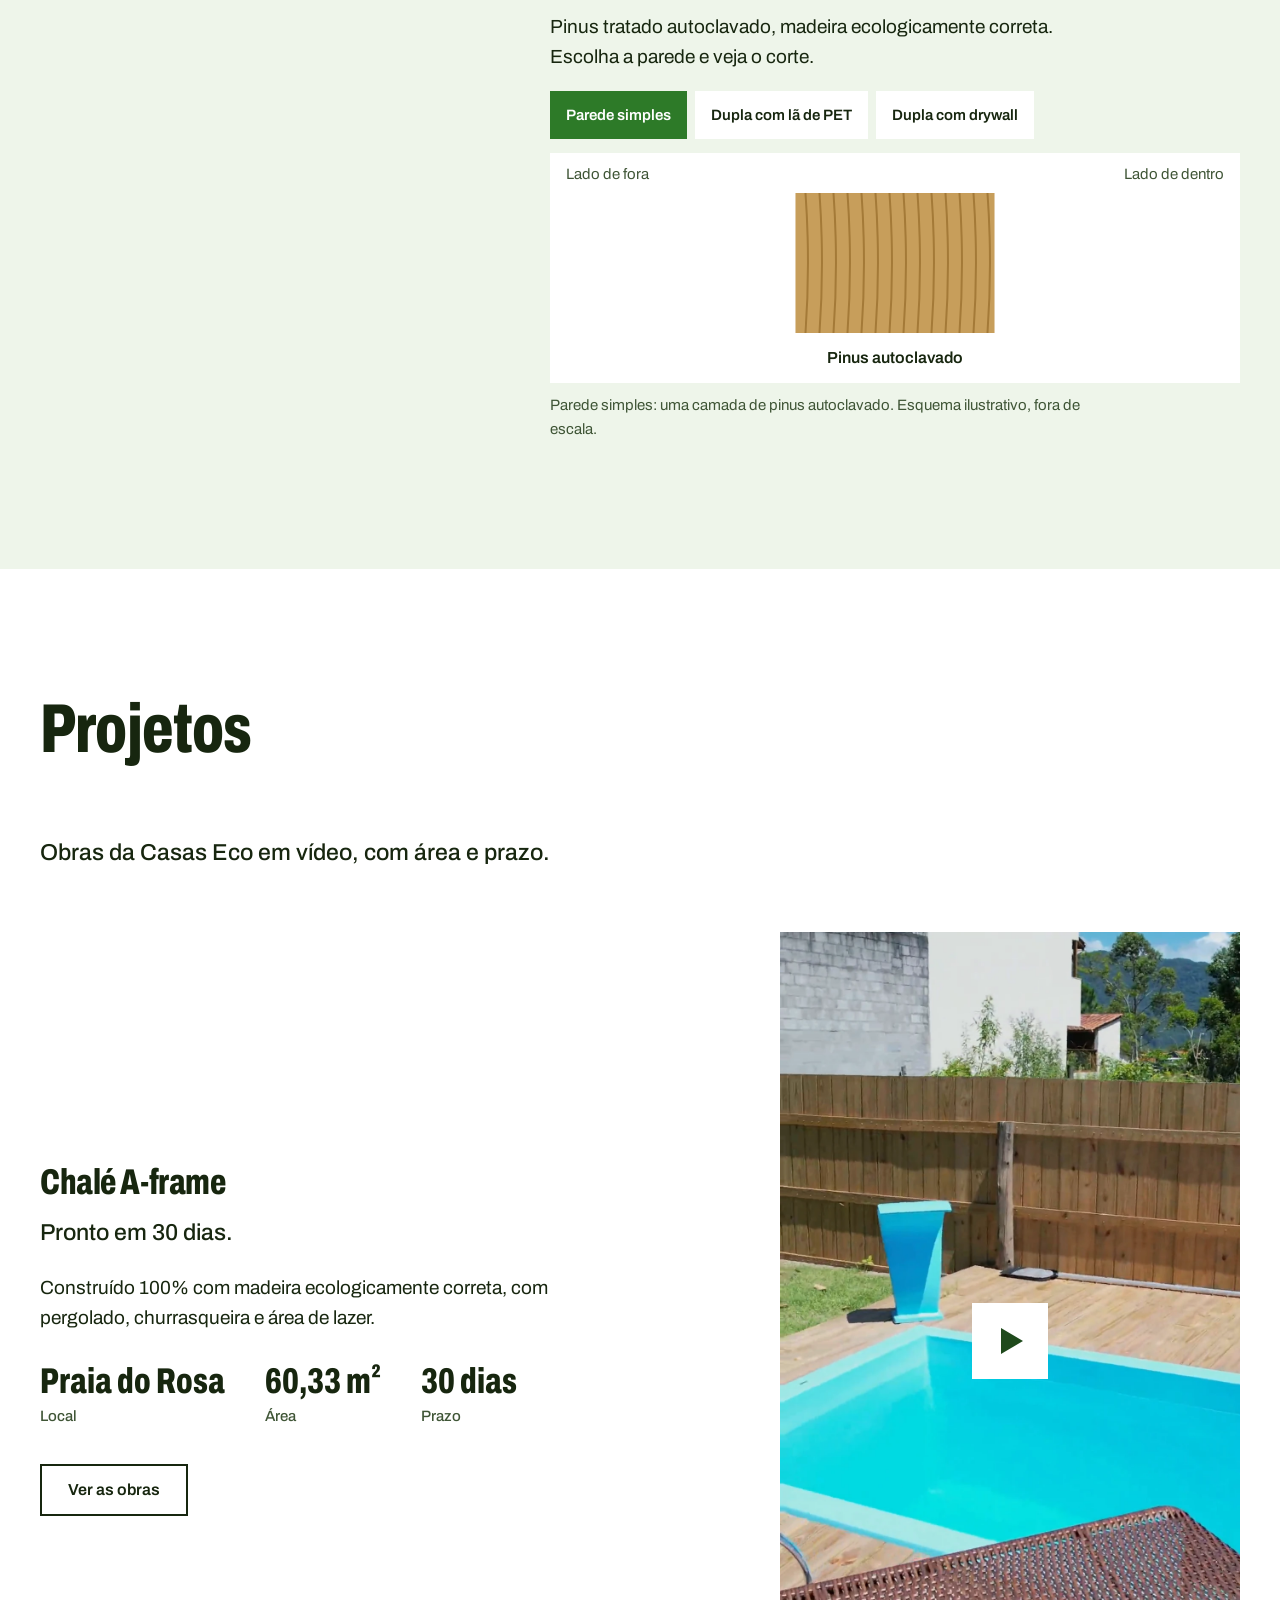
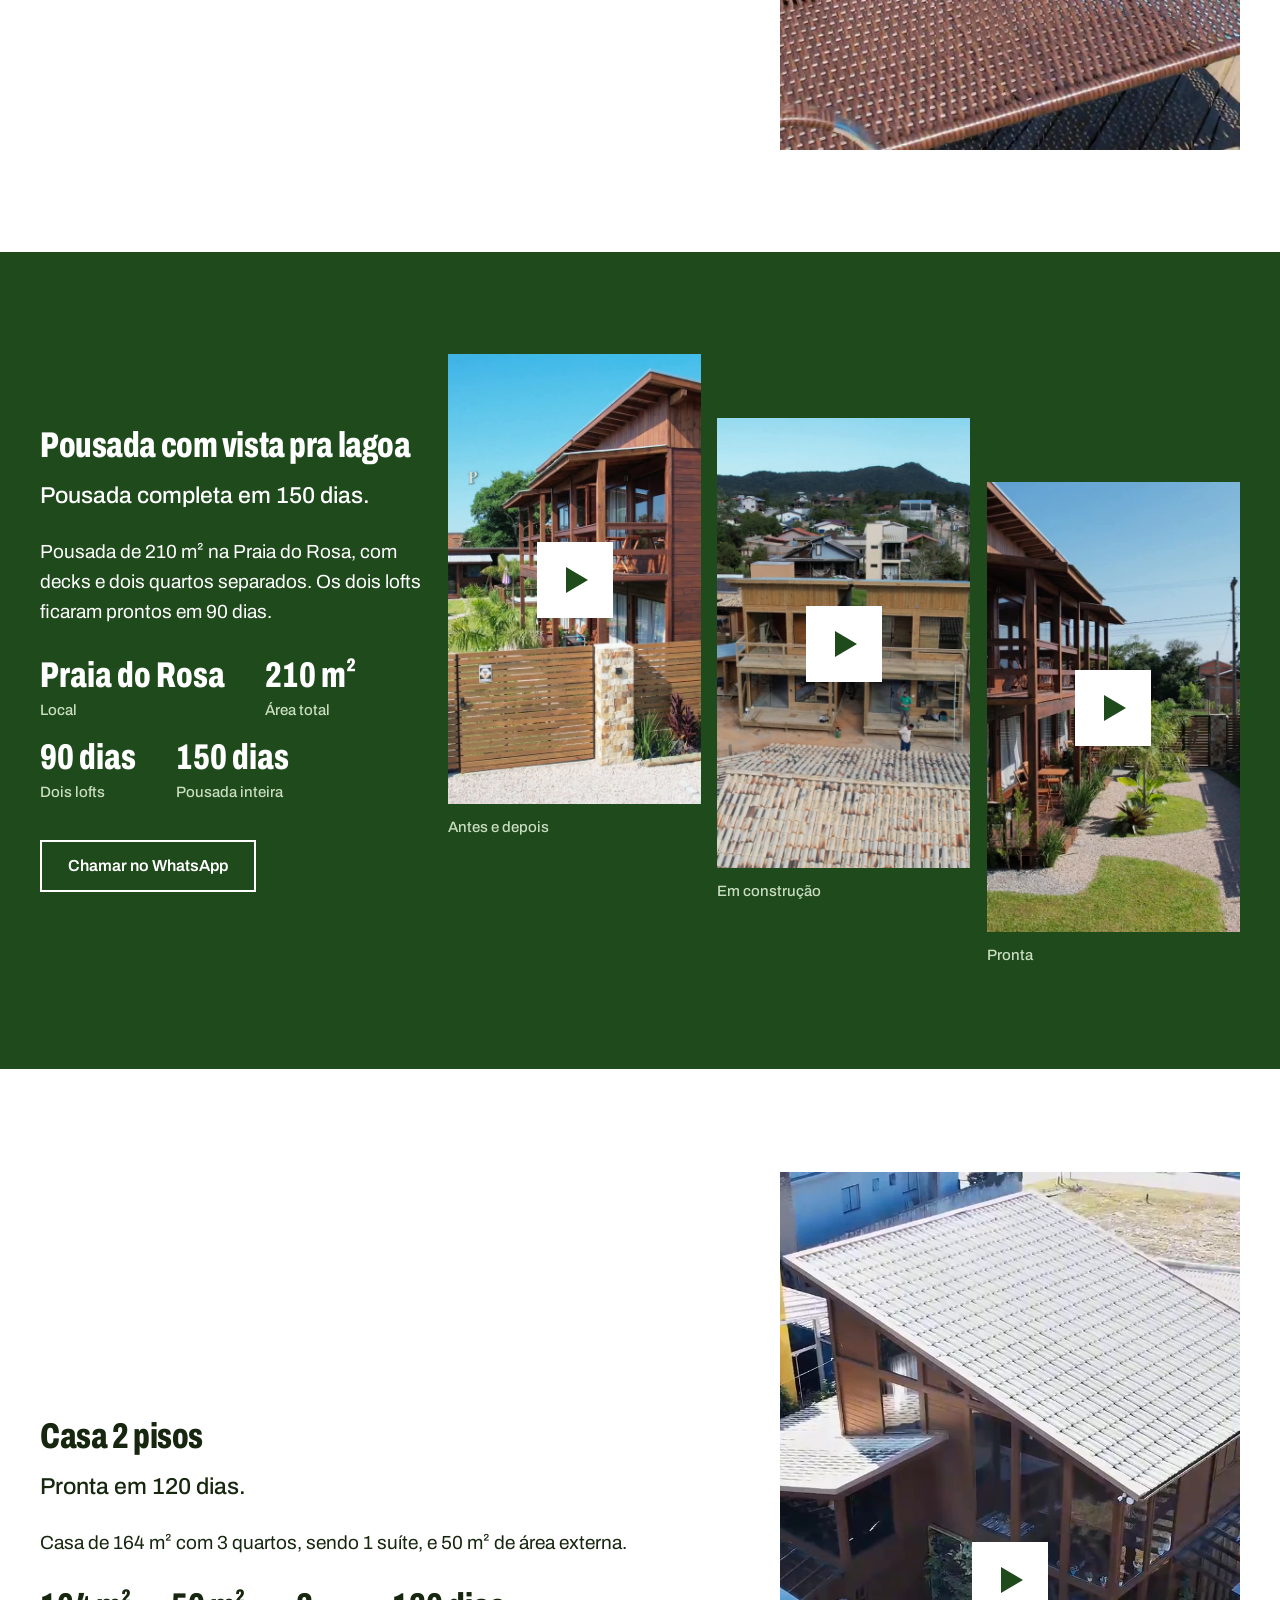
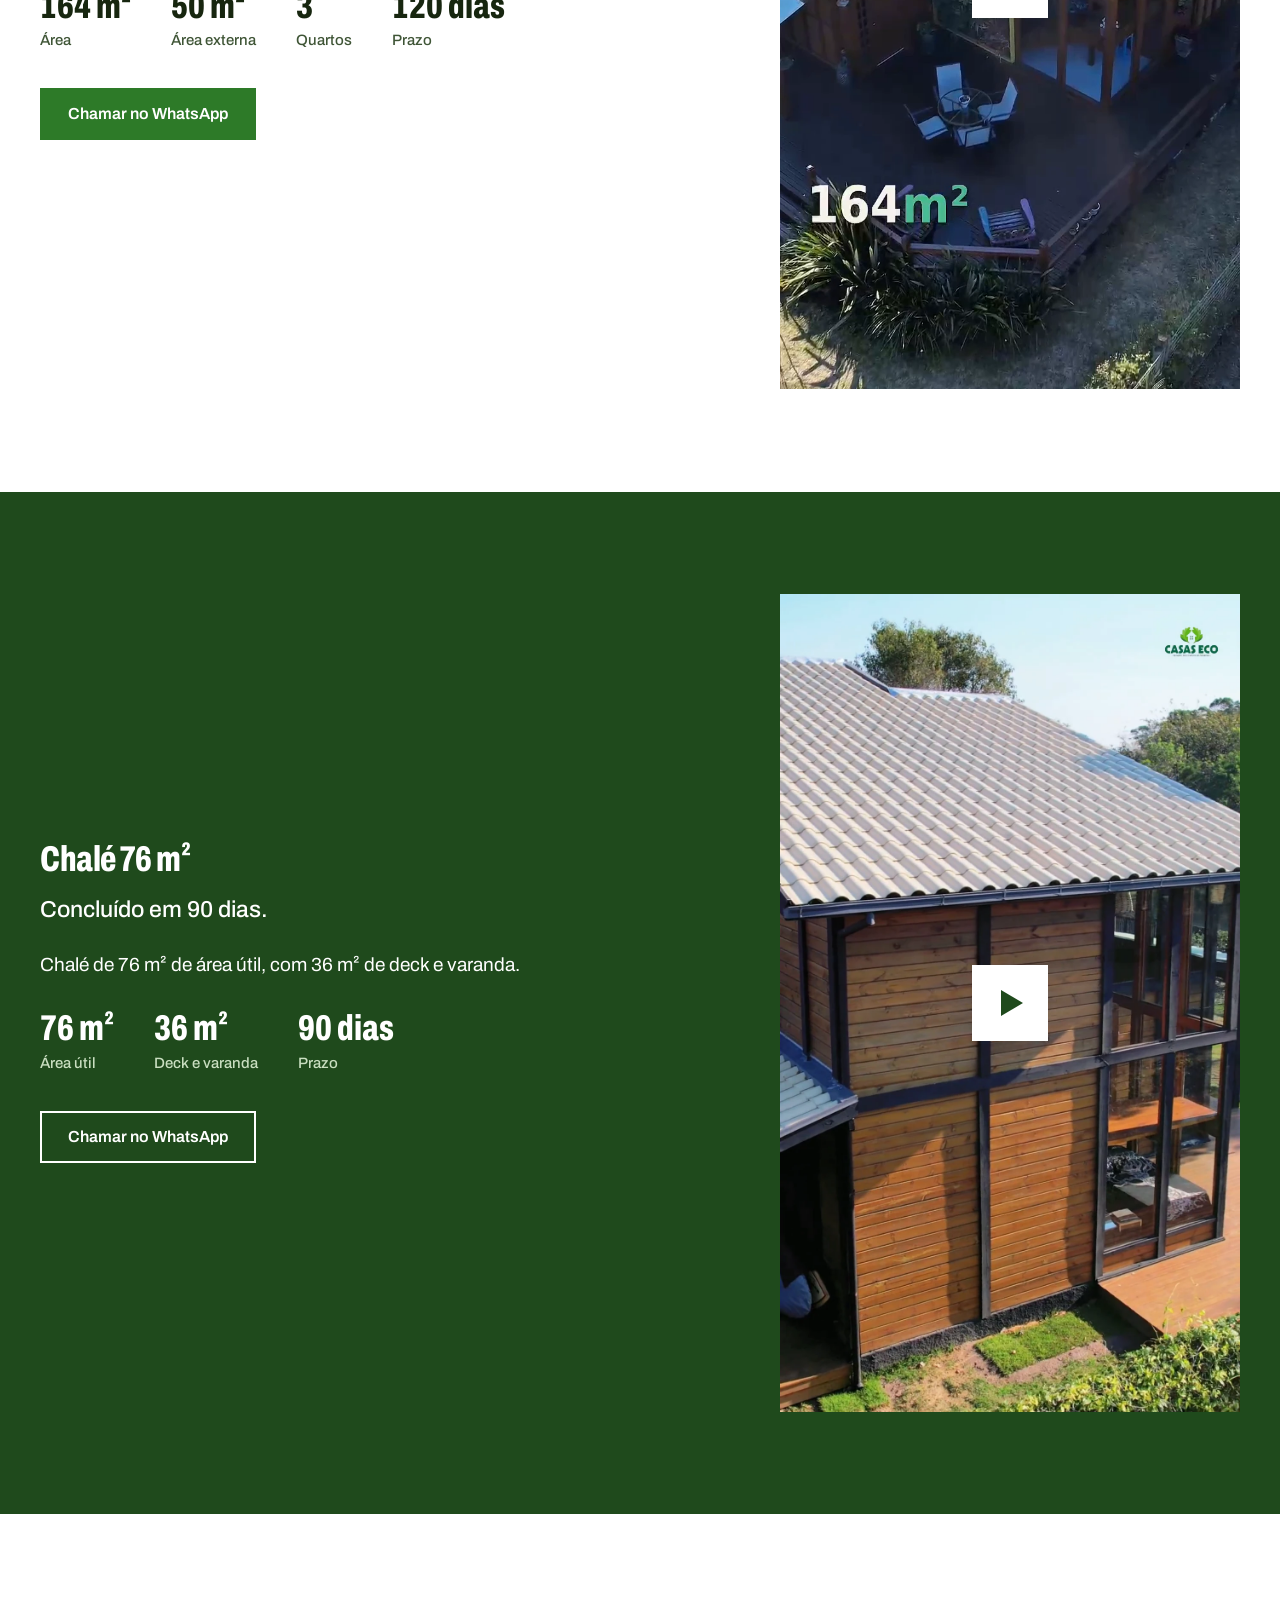
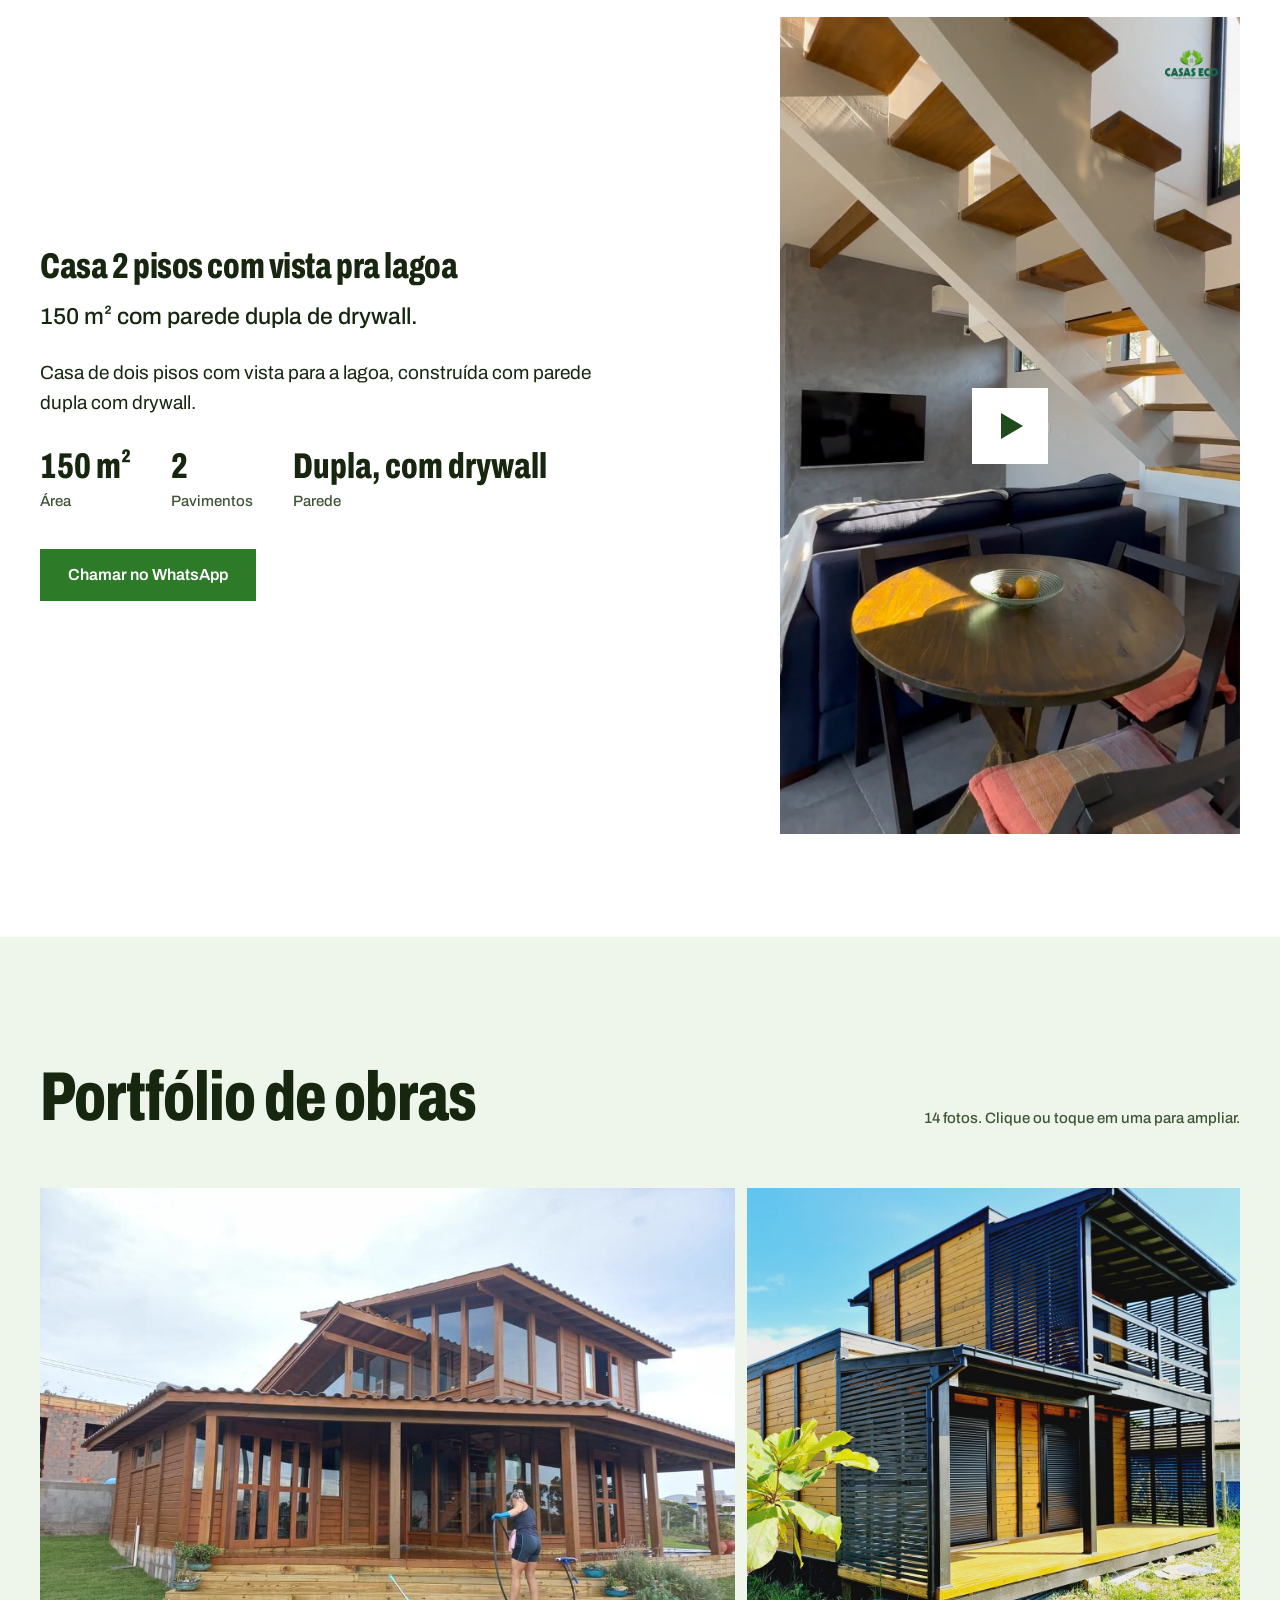
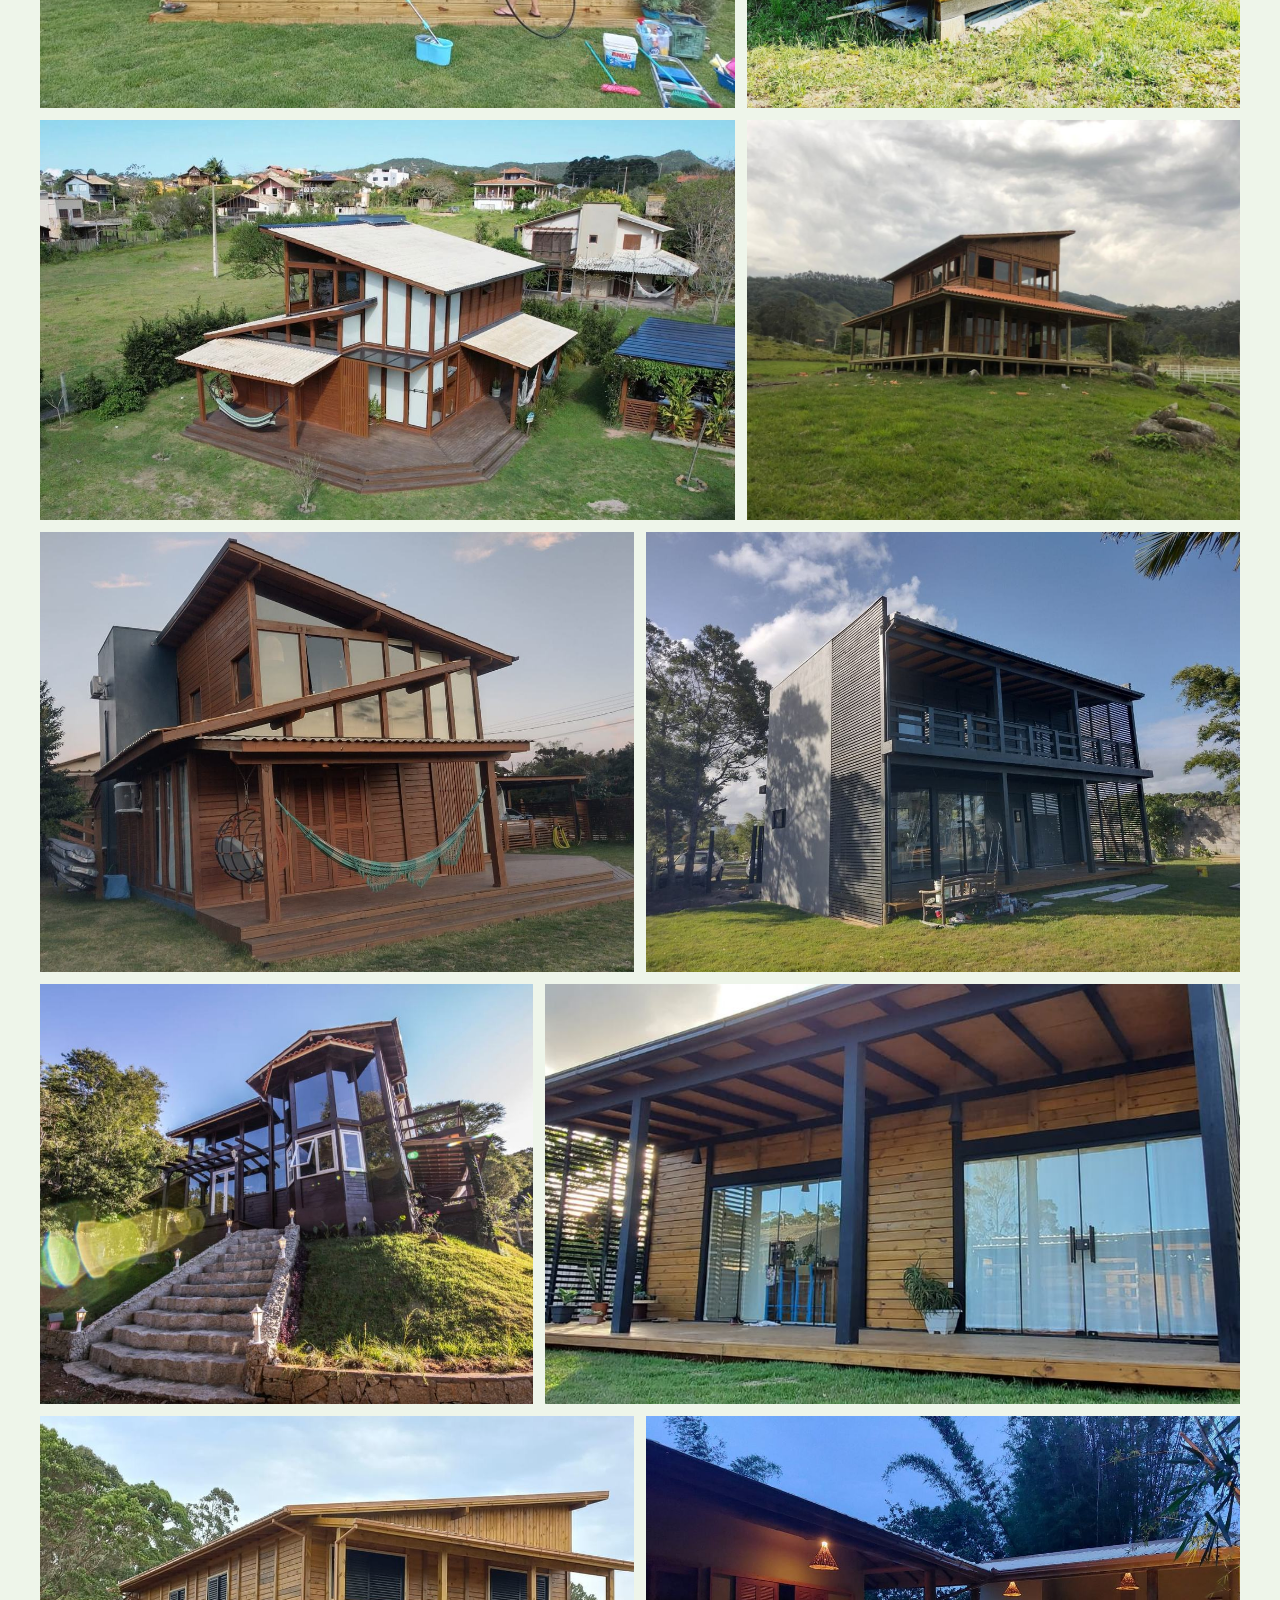
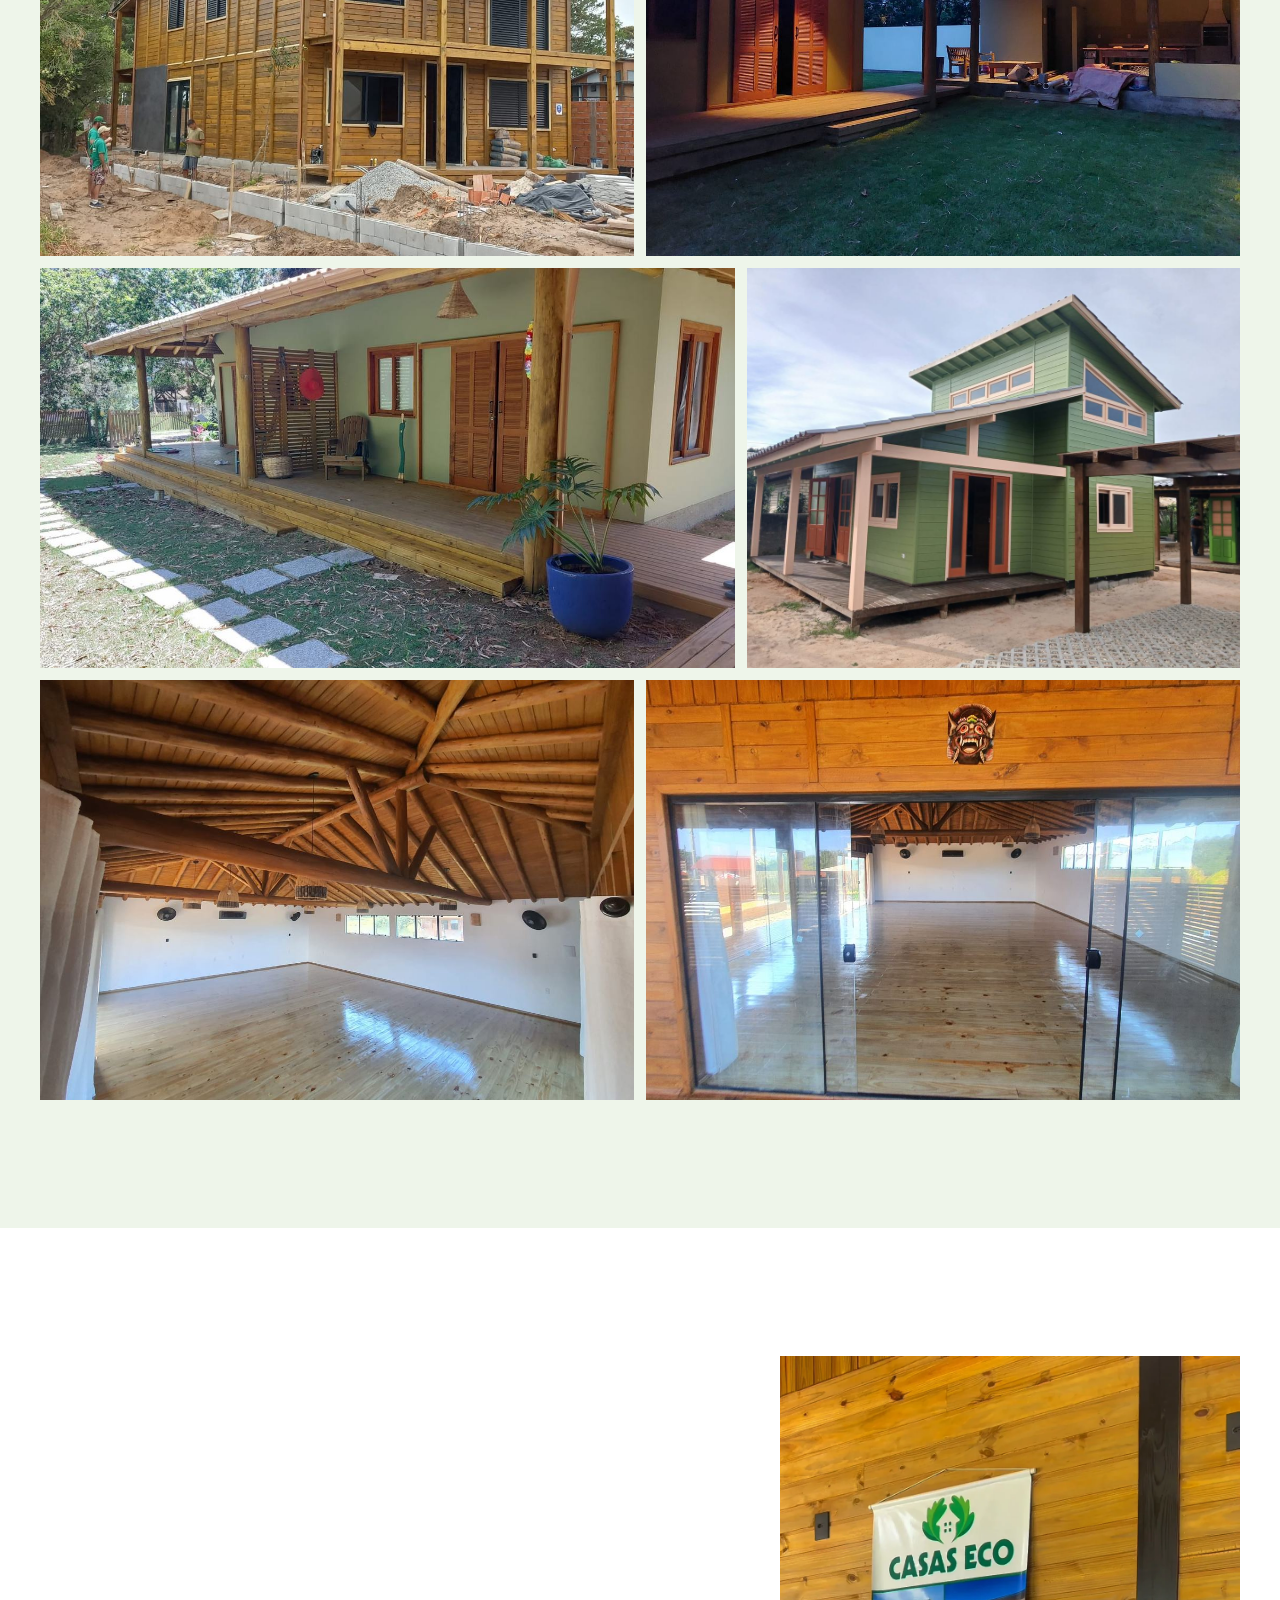
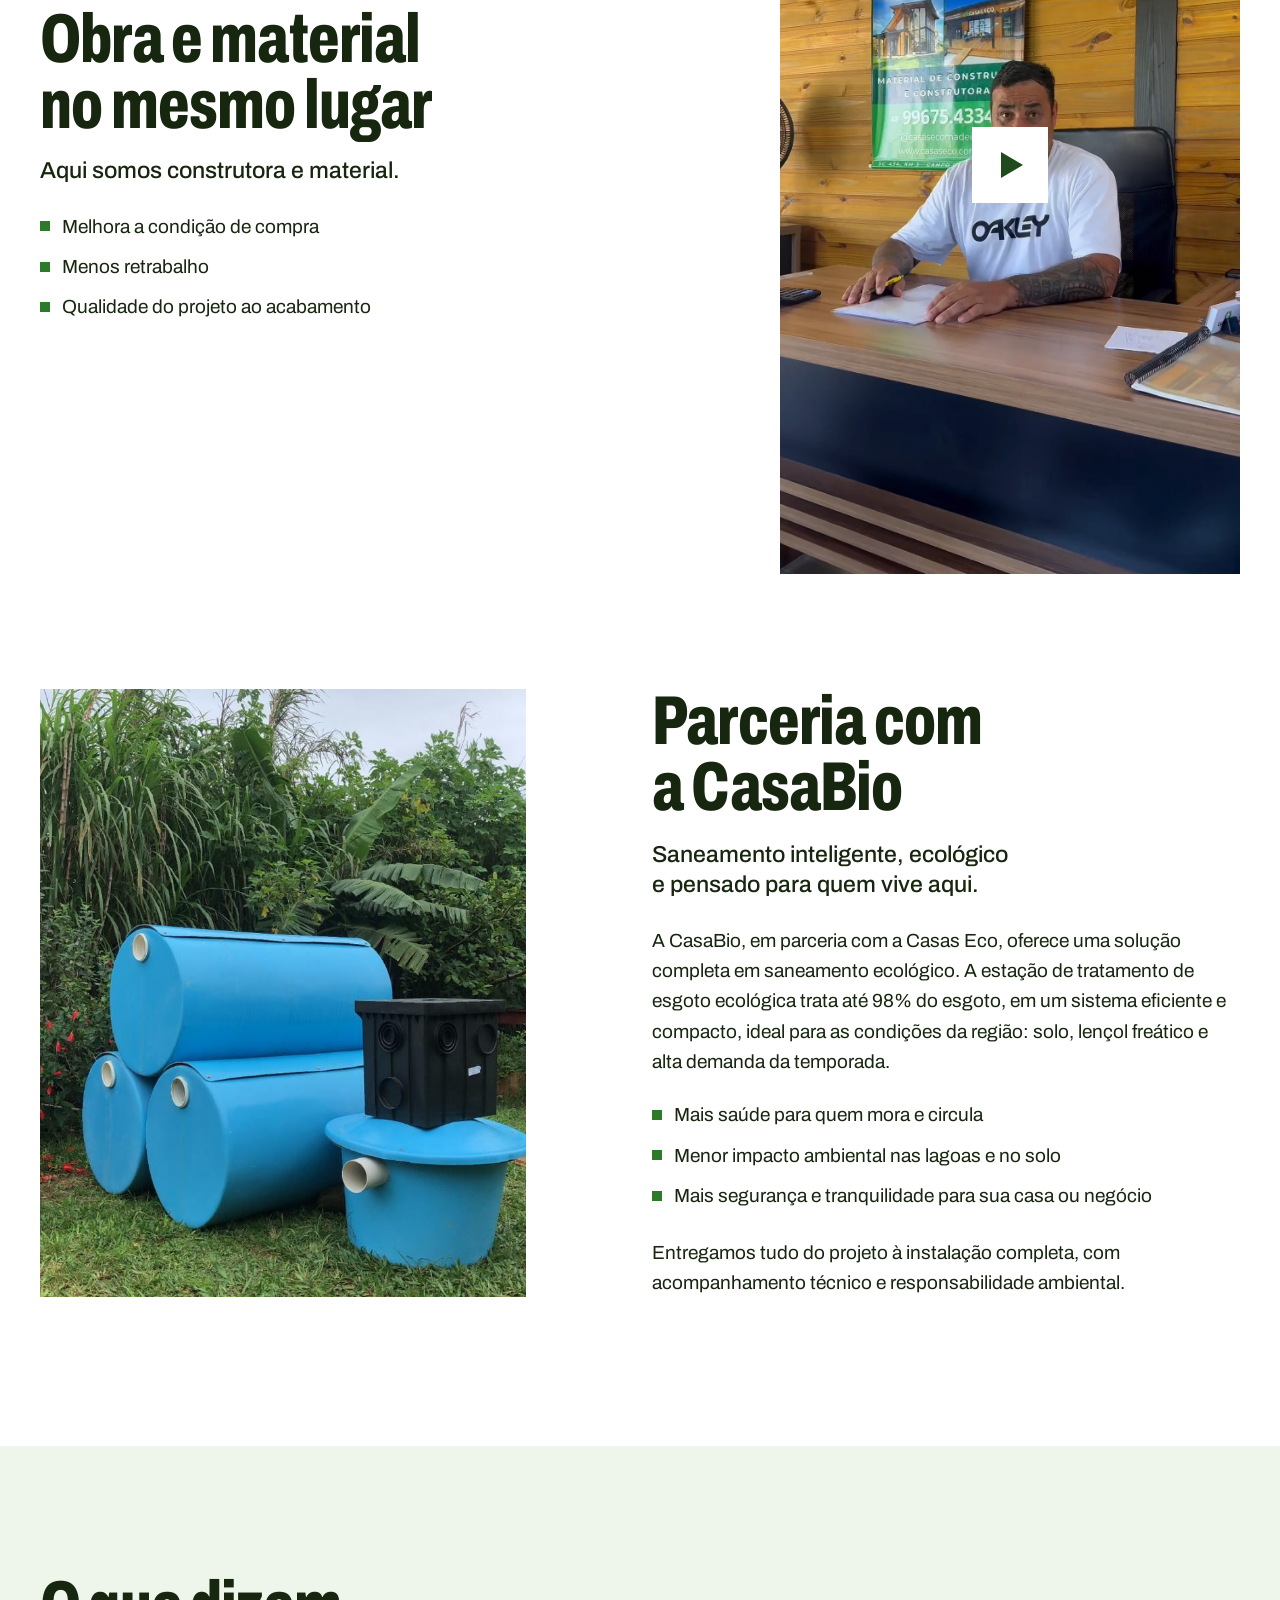
==== commit 30612168: "Volta as imagens e os vídeos para a qualidade original - Vídeos: arquivos originais em resolução che" ====
--- a/index.html
+++ b/index.html
@@ -47,7 +47,7 @@
         <a class="btn btn--line" href="https://wa.me/5548996754334?text=Ol%C3%A1%2C%20Casas%20Eco%21%20Vi%20o%20portf%C3%B3lio%20de%20voc%C3%AAs%20e%20gostaria%20de%20conhecer%20melhor%20o%20trabalho%20de%20voc%C3%AAs.">Chamar no WhatsApp</a>
       </div>
     </div>
-    <div class="hero-img"><img src="img/hero.jpg" srcset="img/hero-800.webp 800w, img/hero-1200.webp 1200w, img/hero-2000.webp 2000w" sizes="(max-width: 860px) 100vw, 56vw" fetchpriority="high" width="2000" height="1124" alt="Casa de madeira da Casas Eco, com telhado inclinado e deck, cercada de vegetação"></div>
+    <div class="hero-img"><img src="img/hero.jpg" srcset="img/hero-800.webp 800w, img/hero-1200.webp 1200w, img/hero.jpg 2000w" sizes="(max-width: 860px) 100vw, 56vw" fetchpriority="high" width="2000" height="1124" alt="Casa de madeira da Casas Eco, com telhado inclinado e deck, cercada de vegetação"></div>
   </section>
 
   <section class="band" id="quem-somos" aria-labelledby="h-quem">
@@ -58,8 +58,8 @@
         <p>Como construtora, executamos projetos personalizados em madeira e alvenaria, decks e pergolados. Como material de construção, garantimos que itens essenciais de elétrica, hidráulica e ferragens tenham o padrão de qualidade que sua casa merece.</p>
         <p>Ter a Casas Eco no seu projeto é ter um atendimento integrado, onde a expertise de quem constrói se une à curadoria de quem entende de materiais.</p>
       </div>
-      <figure class="ph ph--wide slide"><img src="img/loja.jpg" srcset="img/loja.webp 1500w" width="1500" height="849" loading="lazy" alt="Loja e escritório da Casas Eco, com fachada em madeira e pergolado"></figure>
-      <figure class="ph ph--tall slide"><img src="img/aerea.jpg" srcset="img/aerea.webp 1400w" width="1400" height="786" loading="lazy" alt="Vista aérea de uma casa de madeira construída pela Casas Eco"></figure>
+      <figure class="ph ph--wide slide"><img src="img/loja.jpg" width="1500" height="849" loading="lazy" alt="Loja e escritório da Casas Eco, com fachada em madeira e pergolado"></figure>
+      <figure class="ph ph--tall slide"><img src="img/aerea.jpg" width="1400" height="786" loading="lazy" alt="Vista aérea de uma casa de madeira construída pela Casas Eco"></figure>
       <ul class="points">
         <li>Empresa consolidada, com sede e estrutura própria em Garopaba/SC.</li>
         <li>Madeira ecologicamente correta: pinus tratado autoclavado.</li>
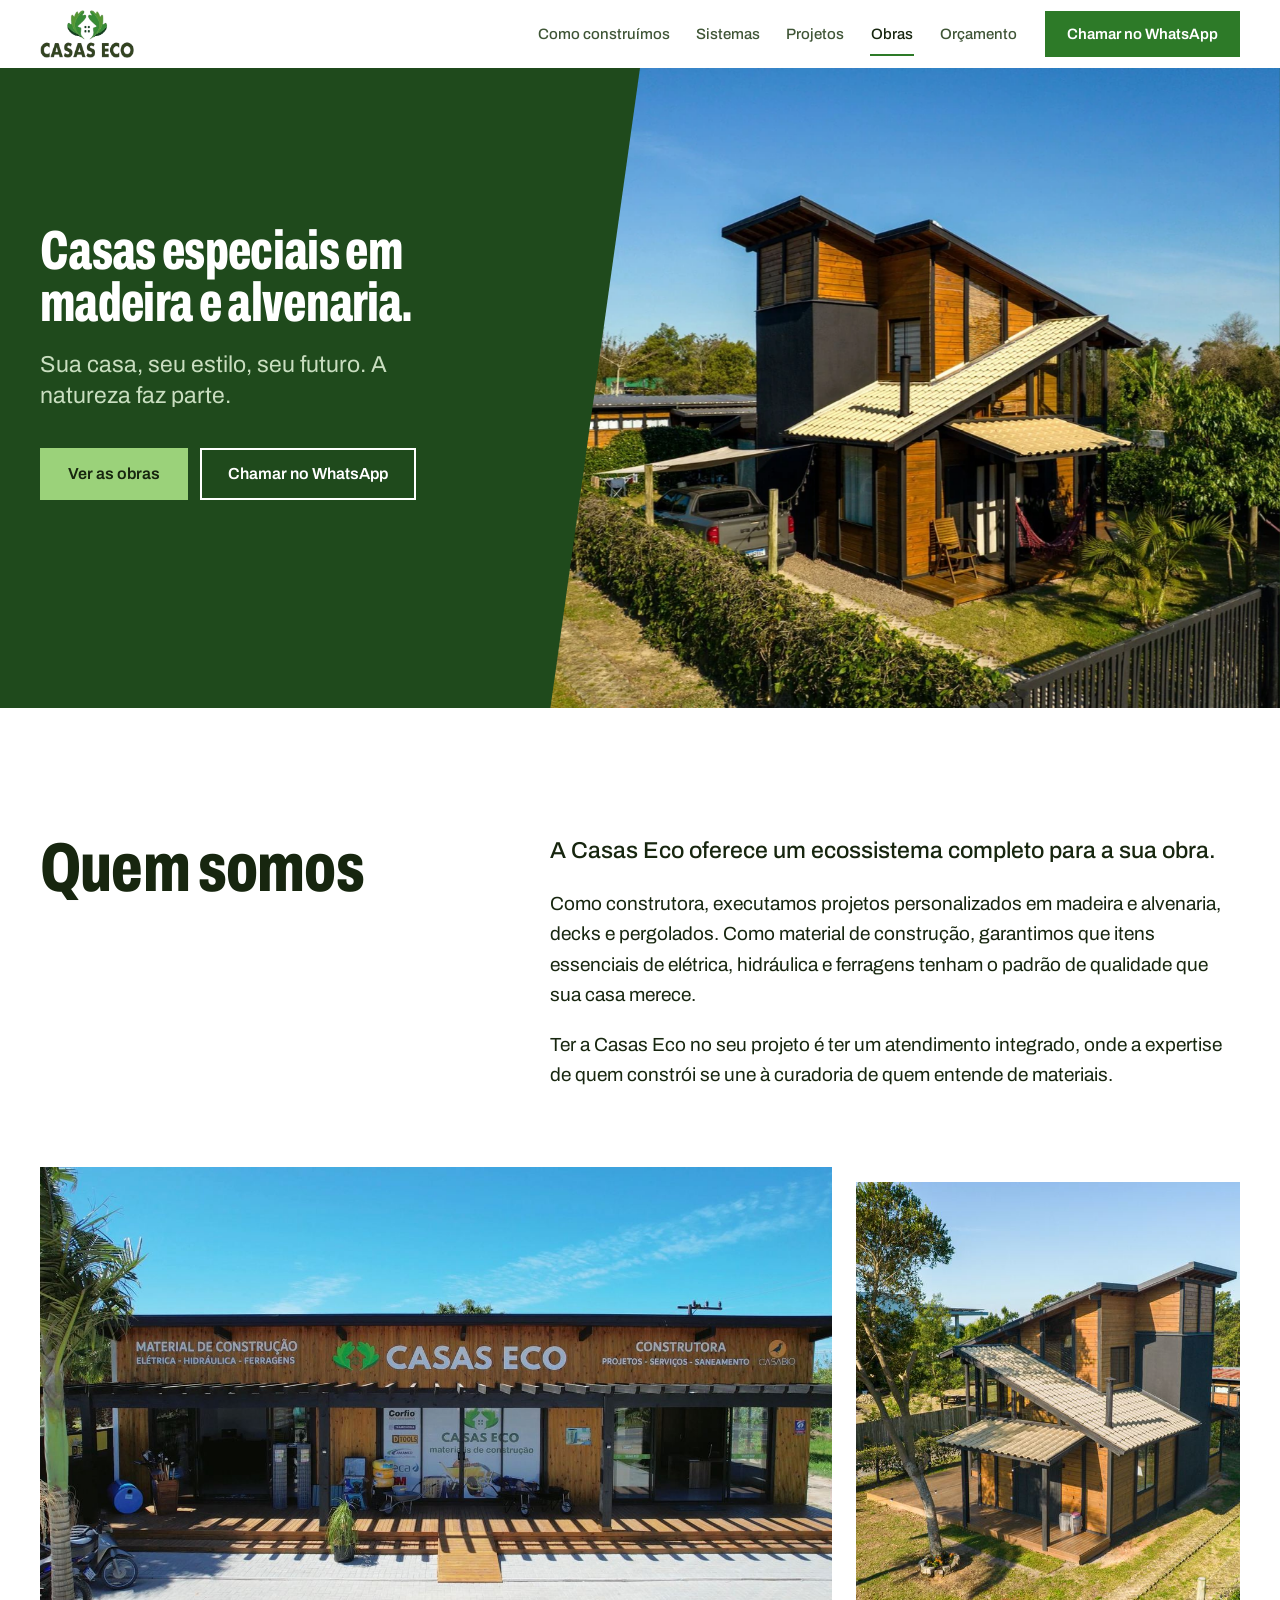
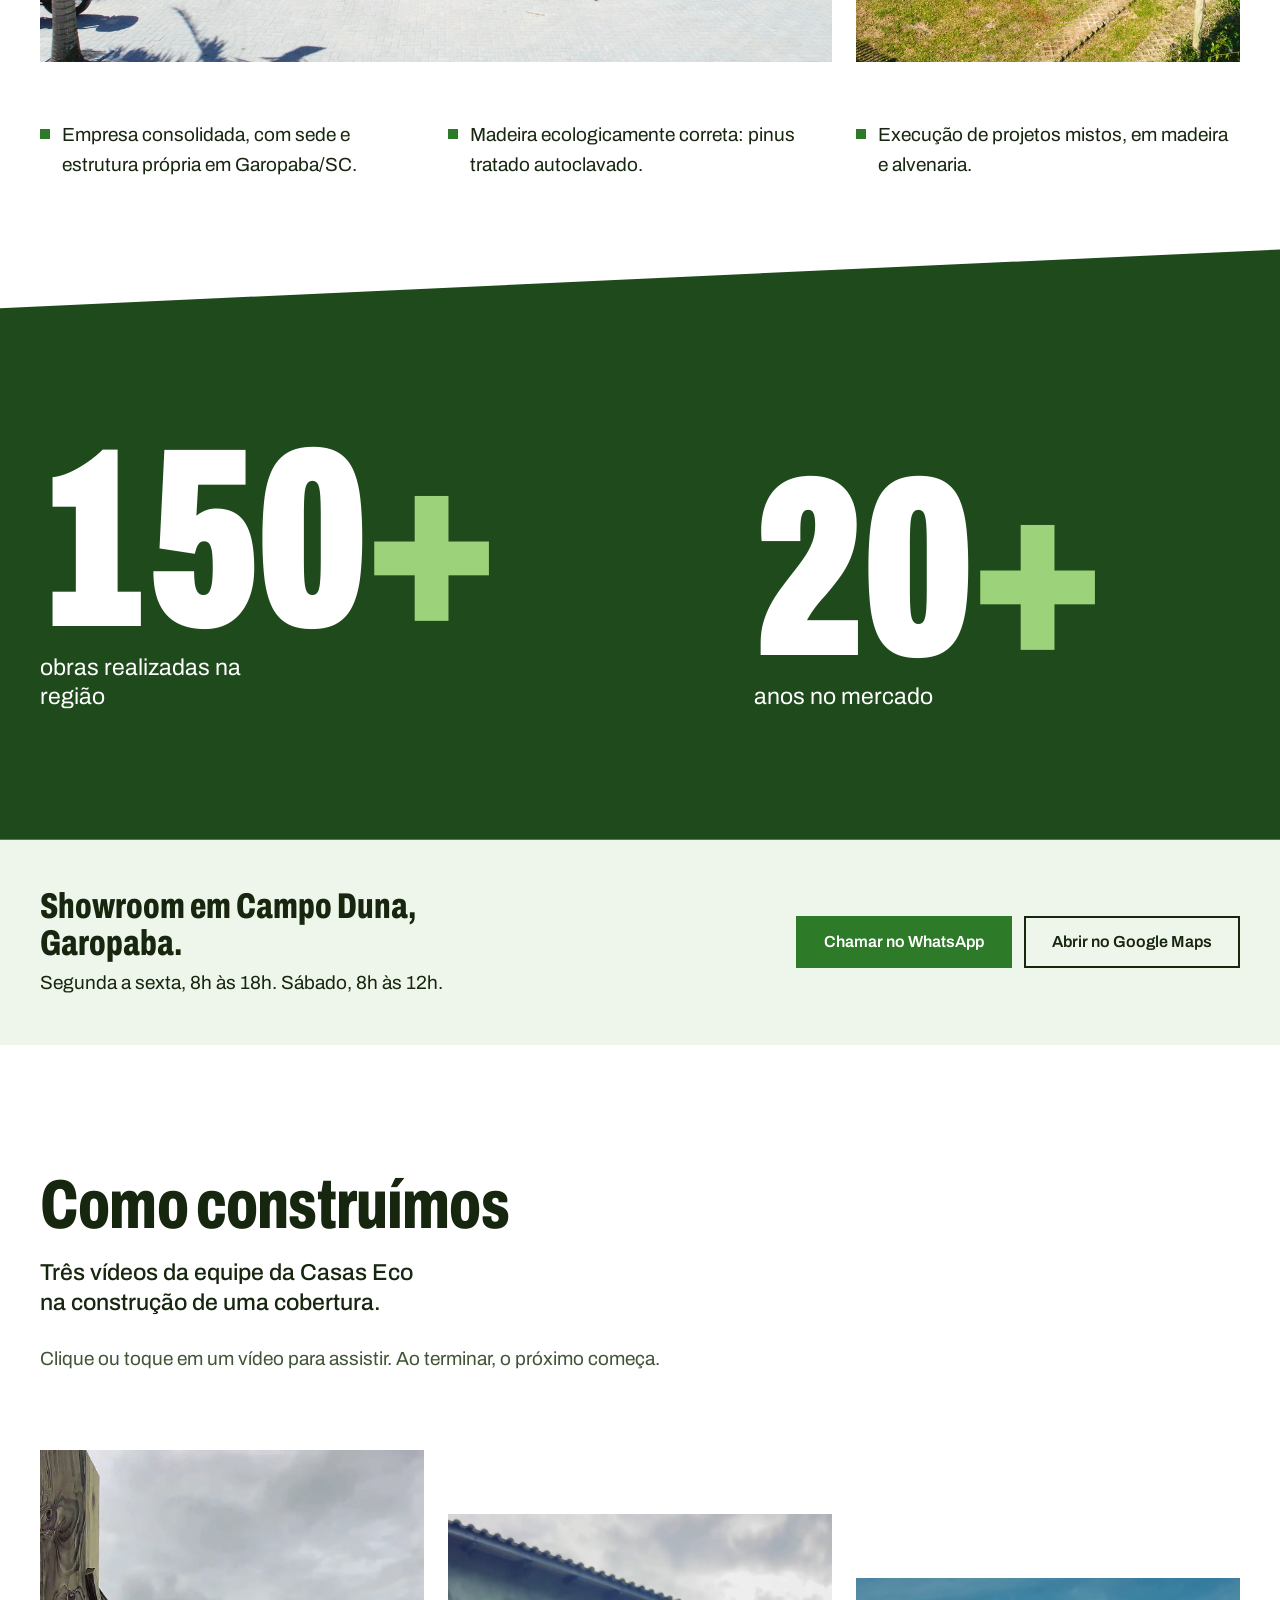
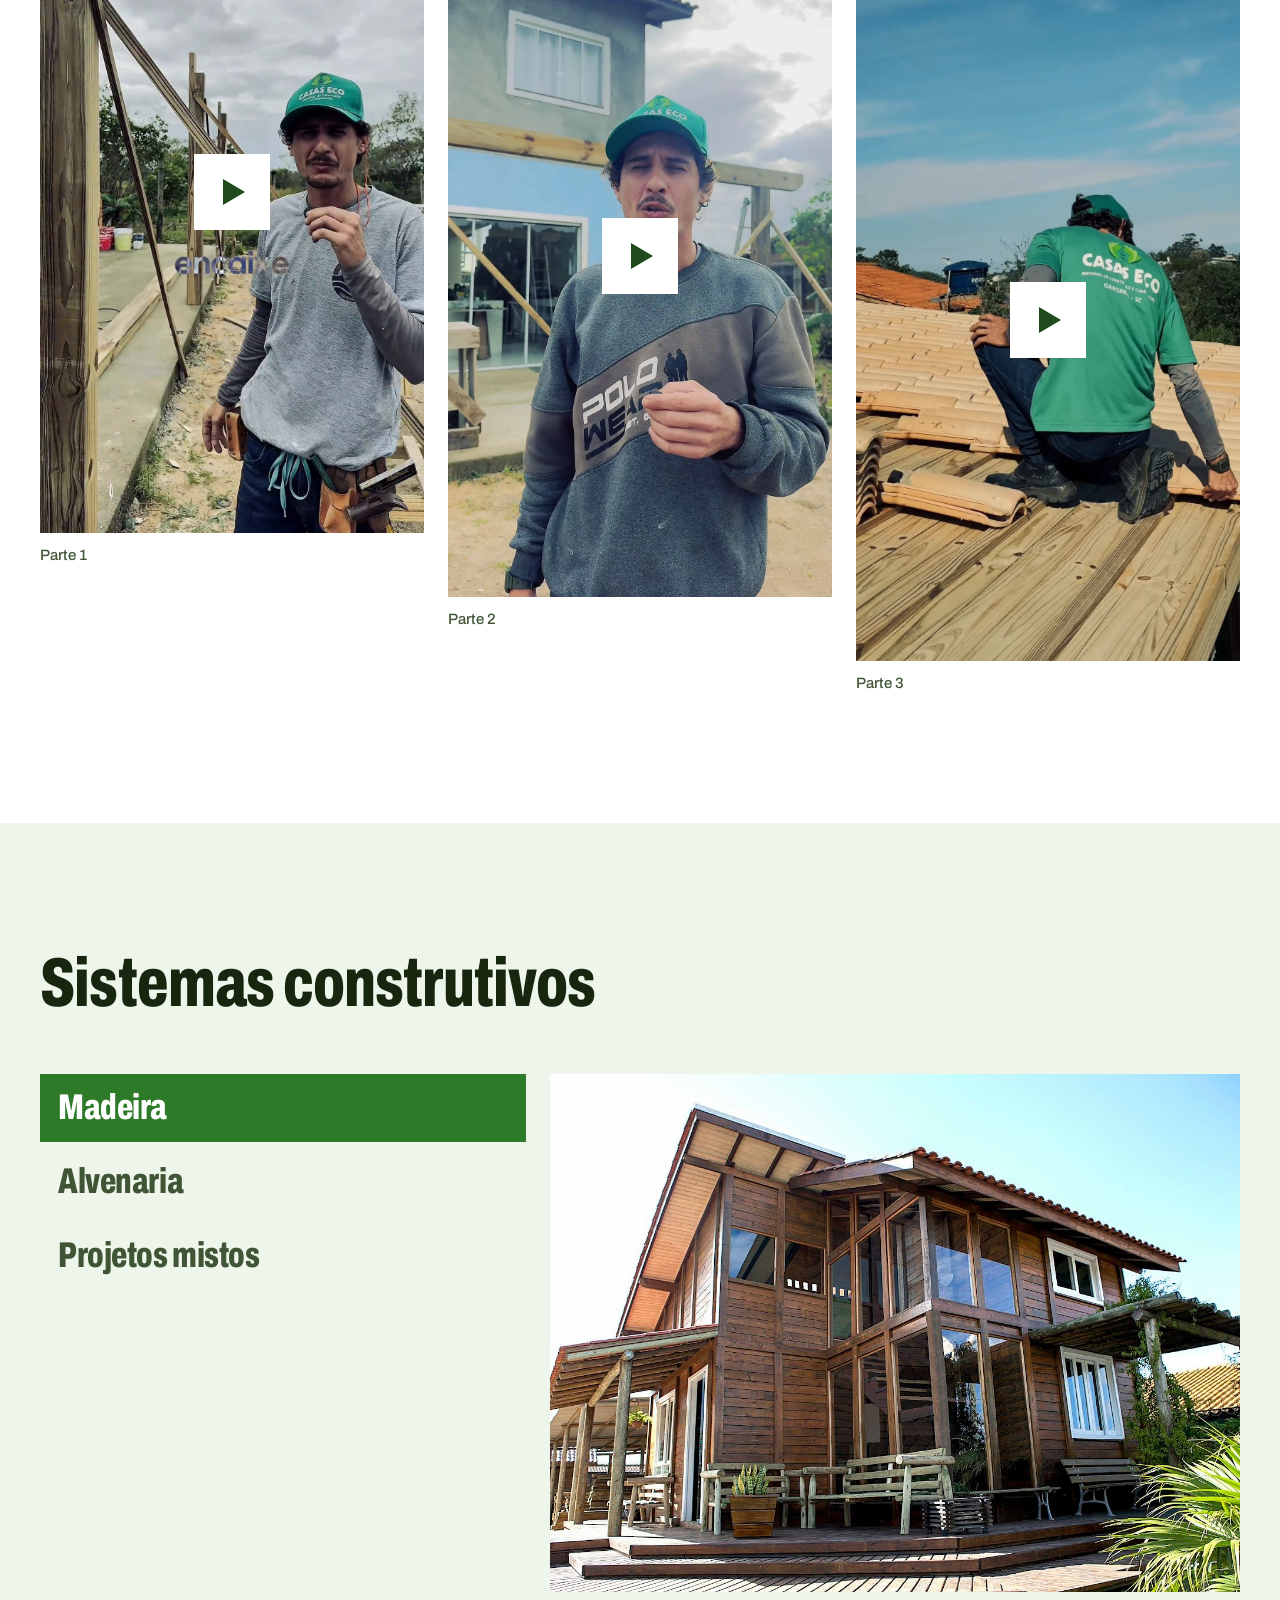
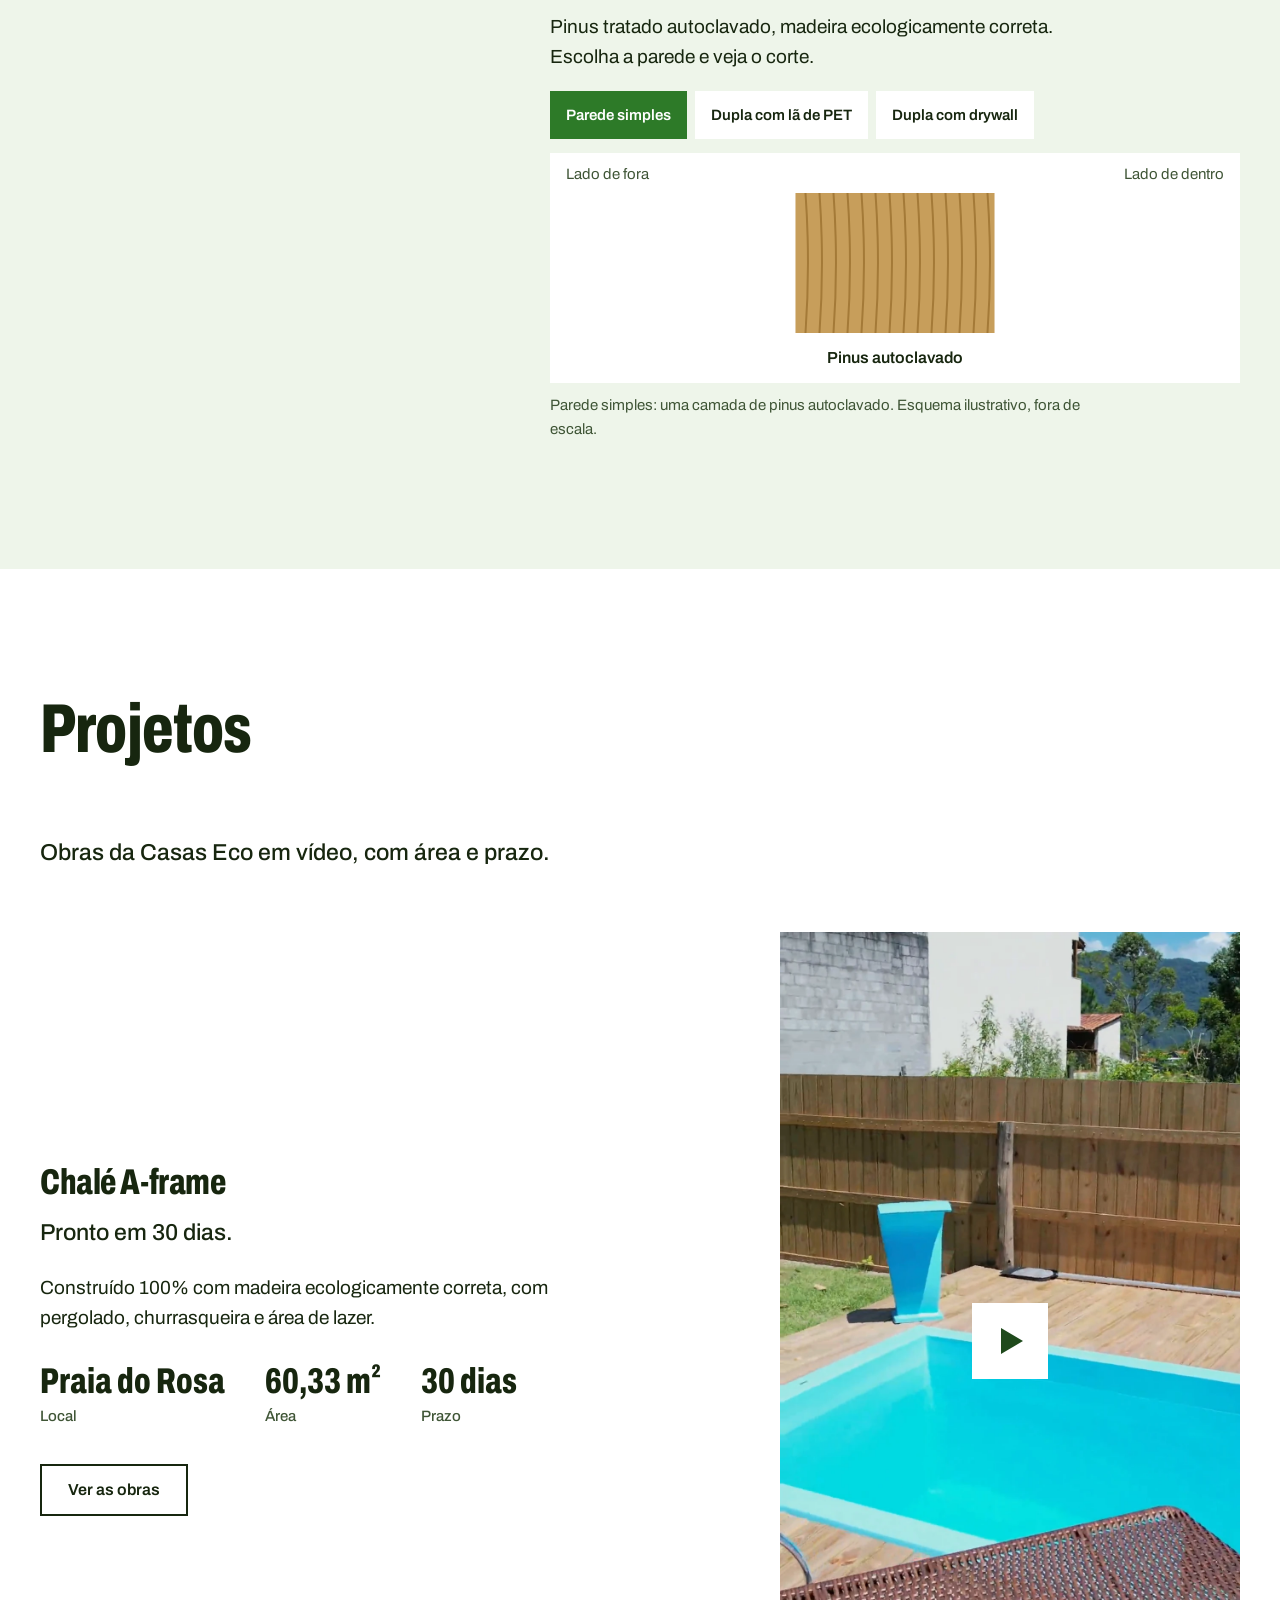
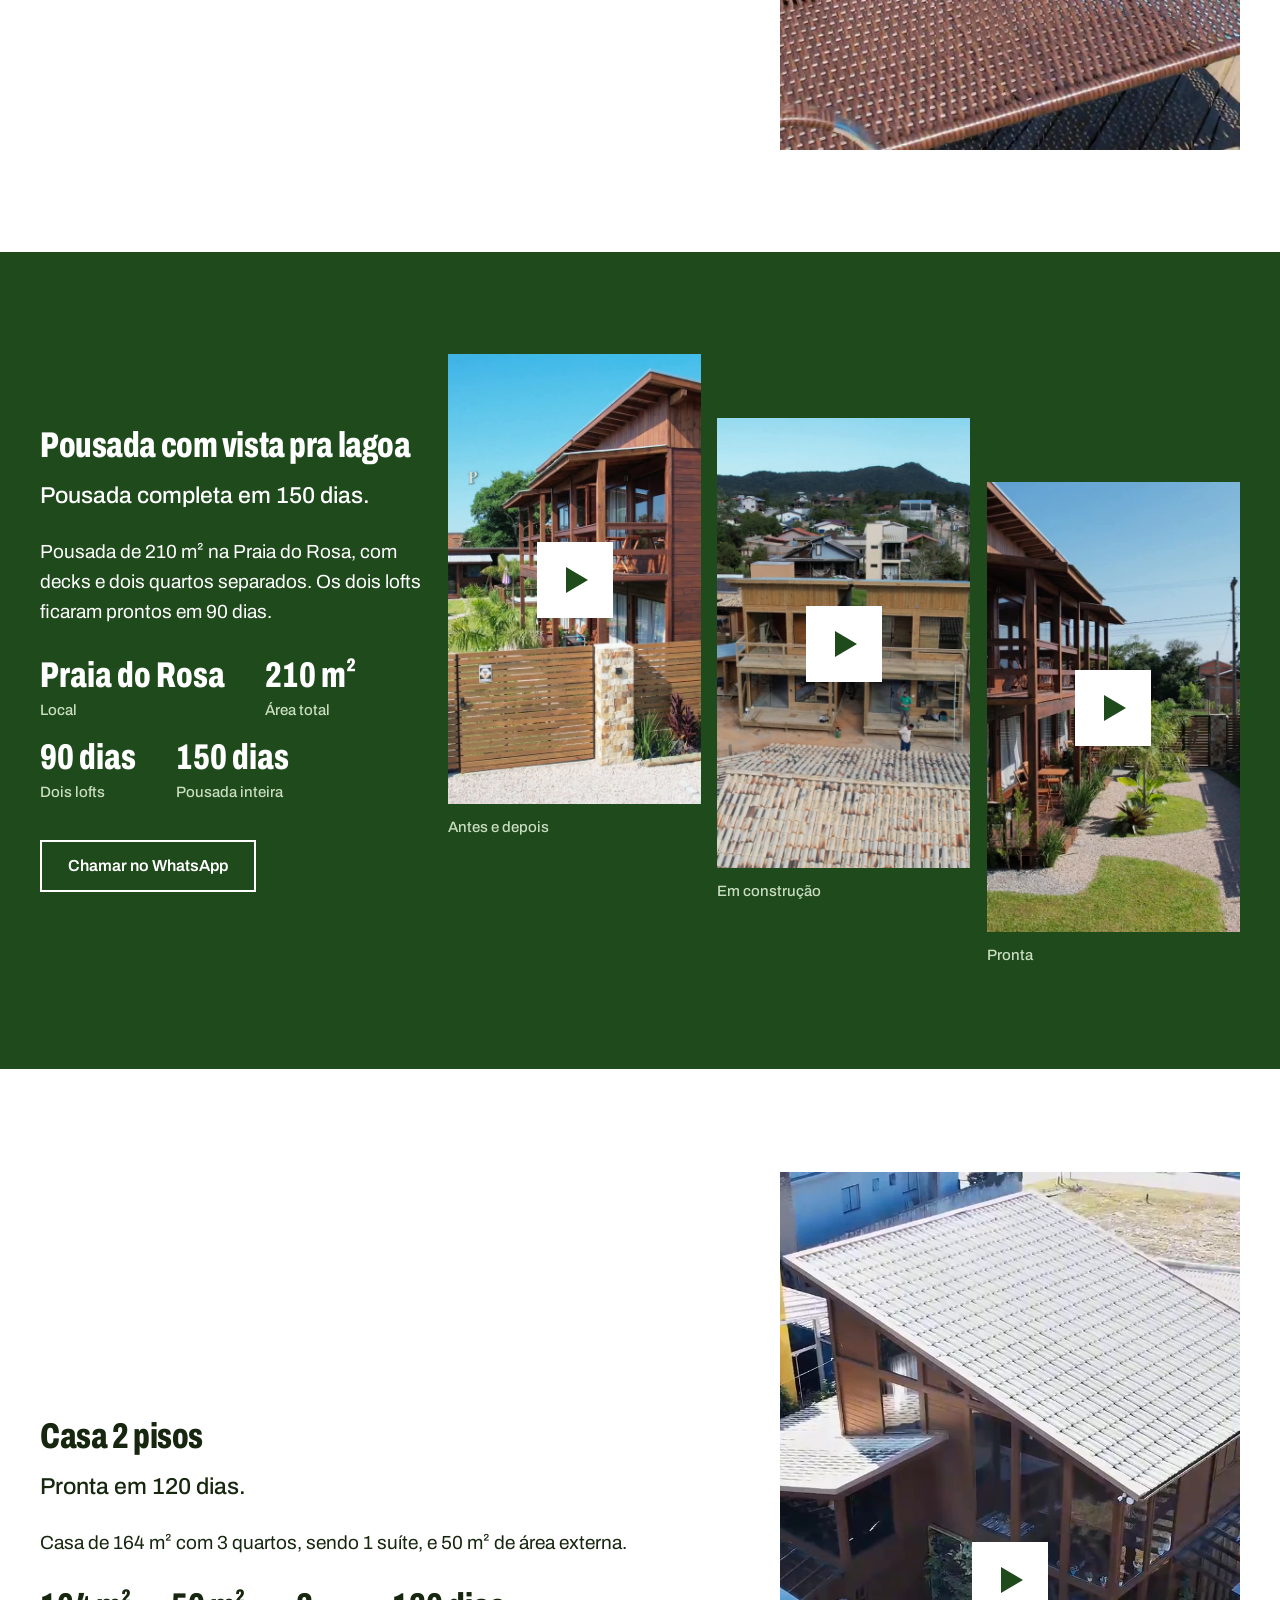
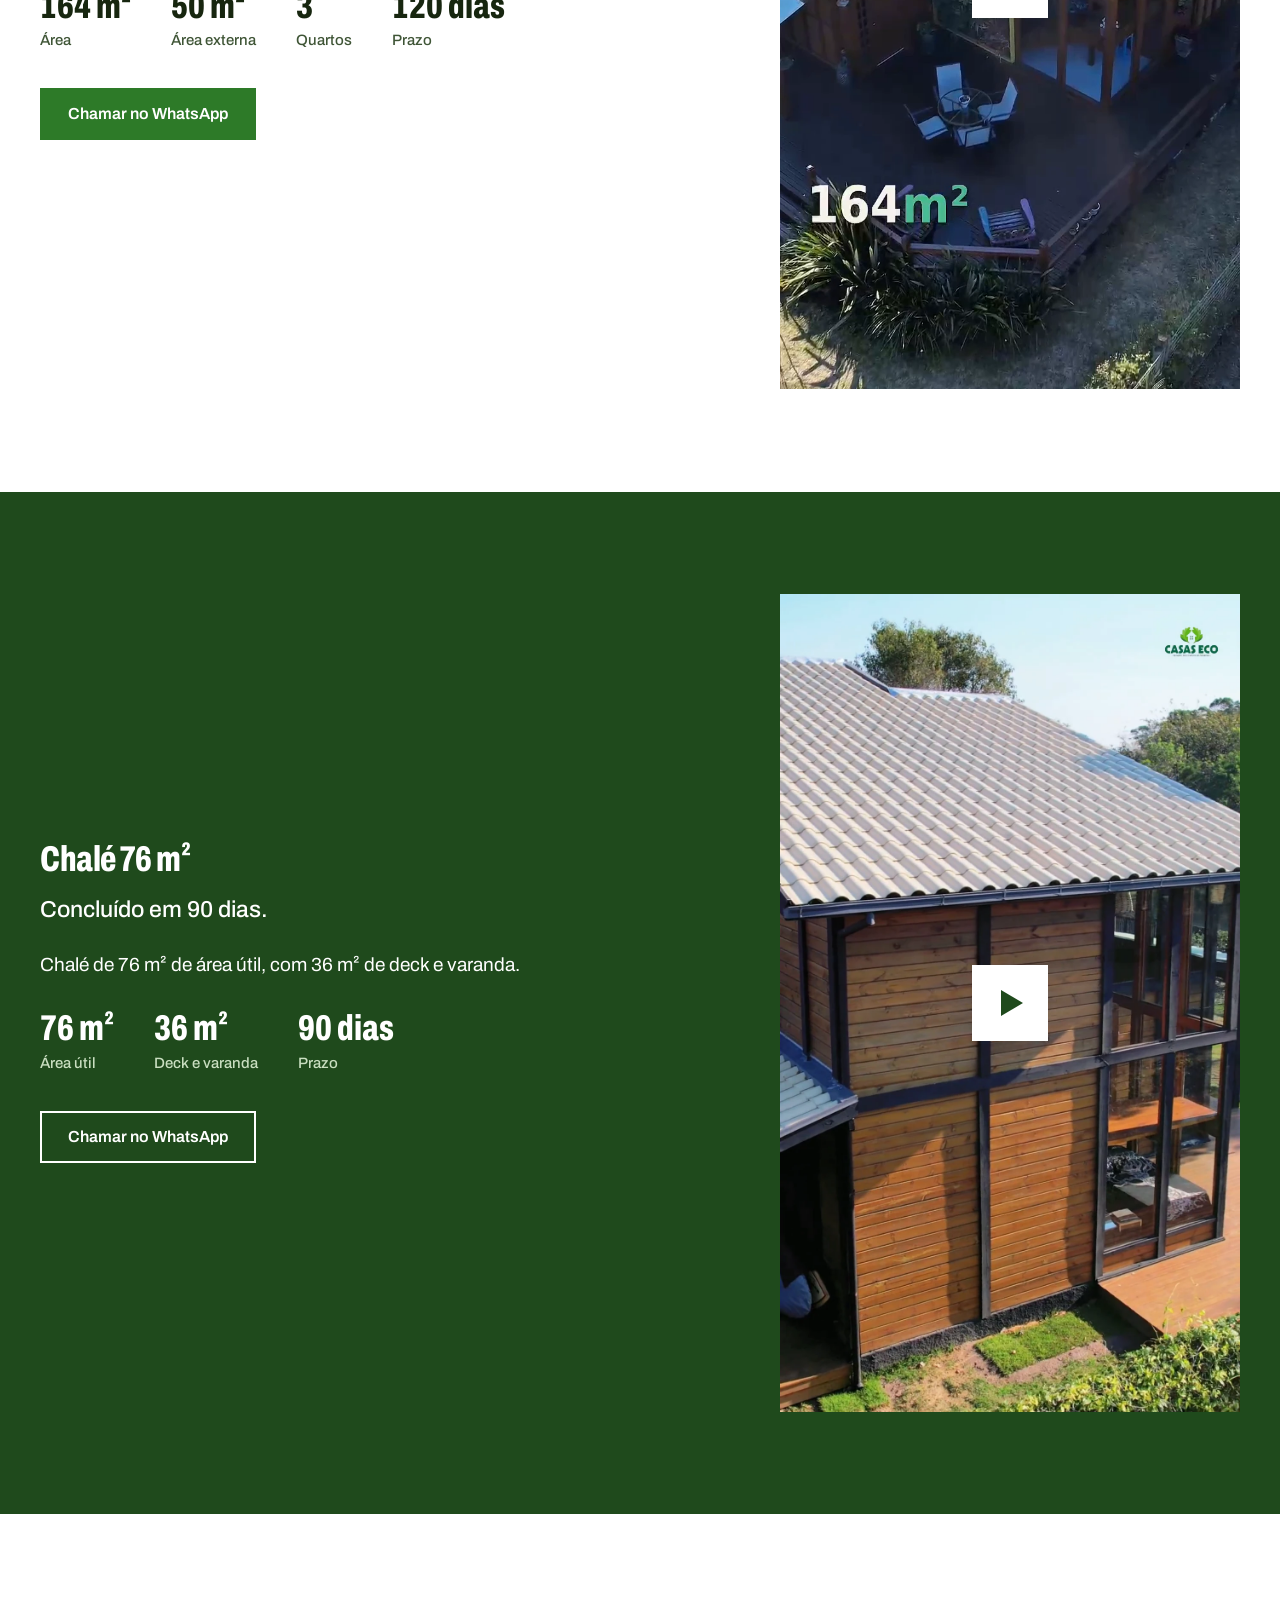
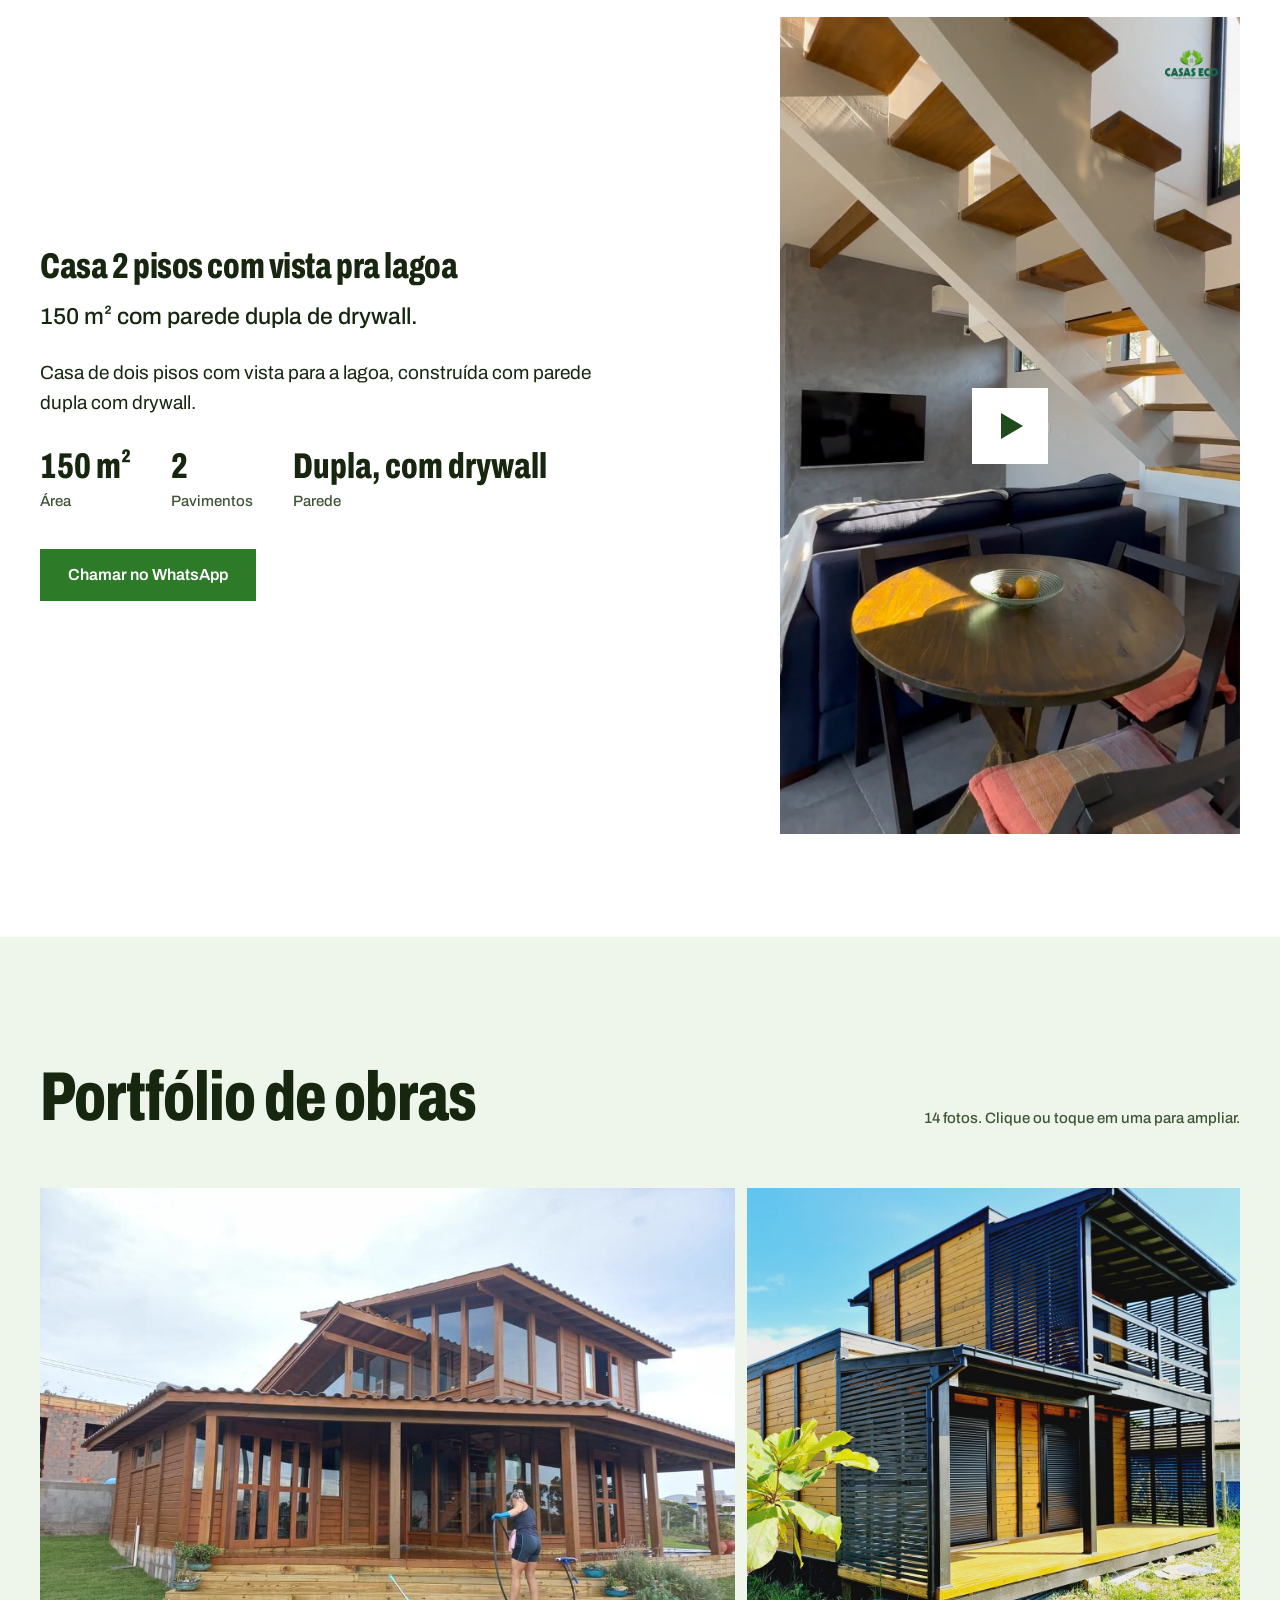
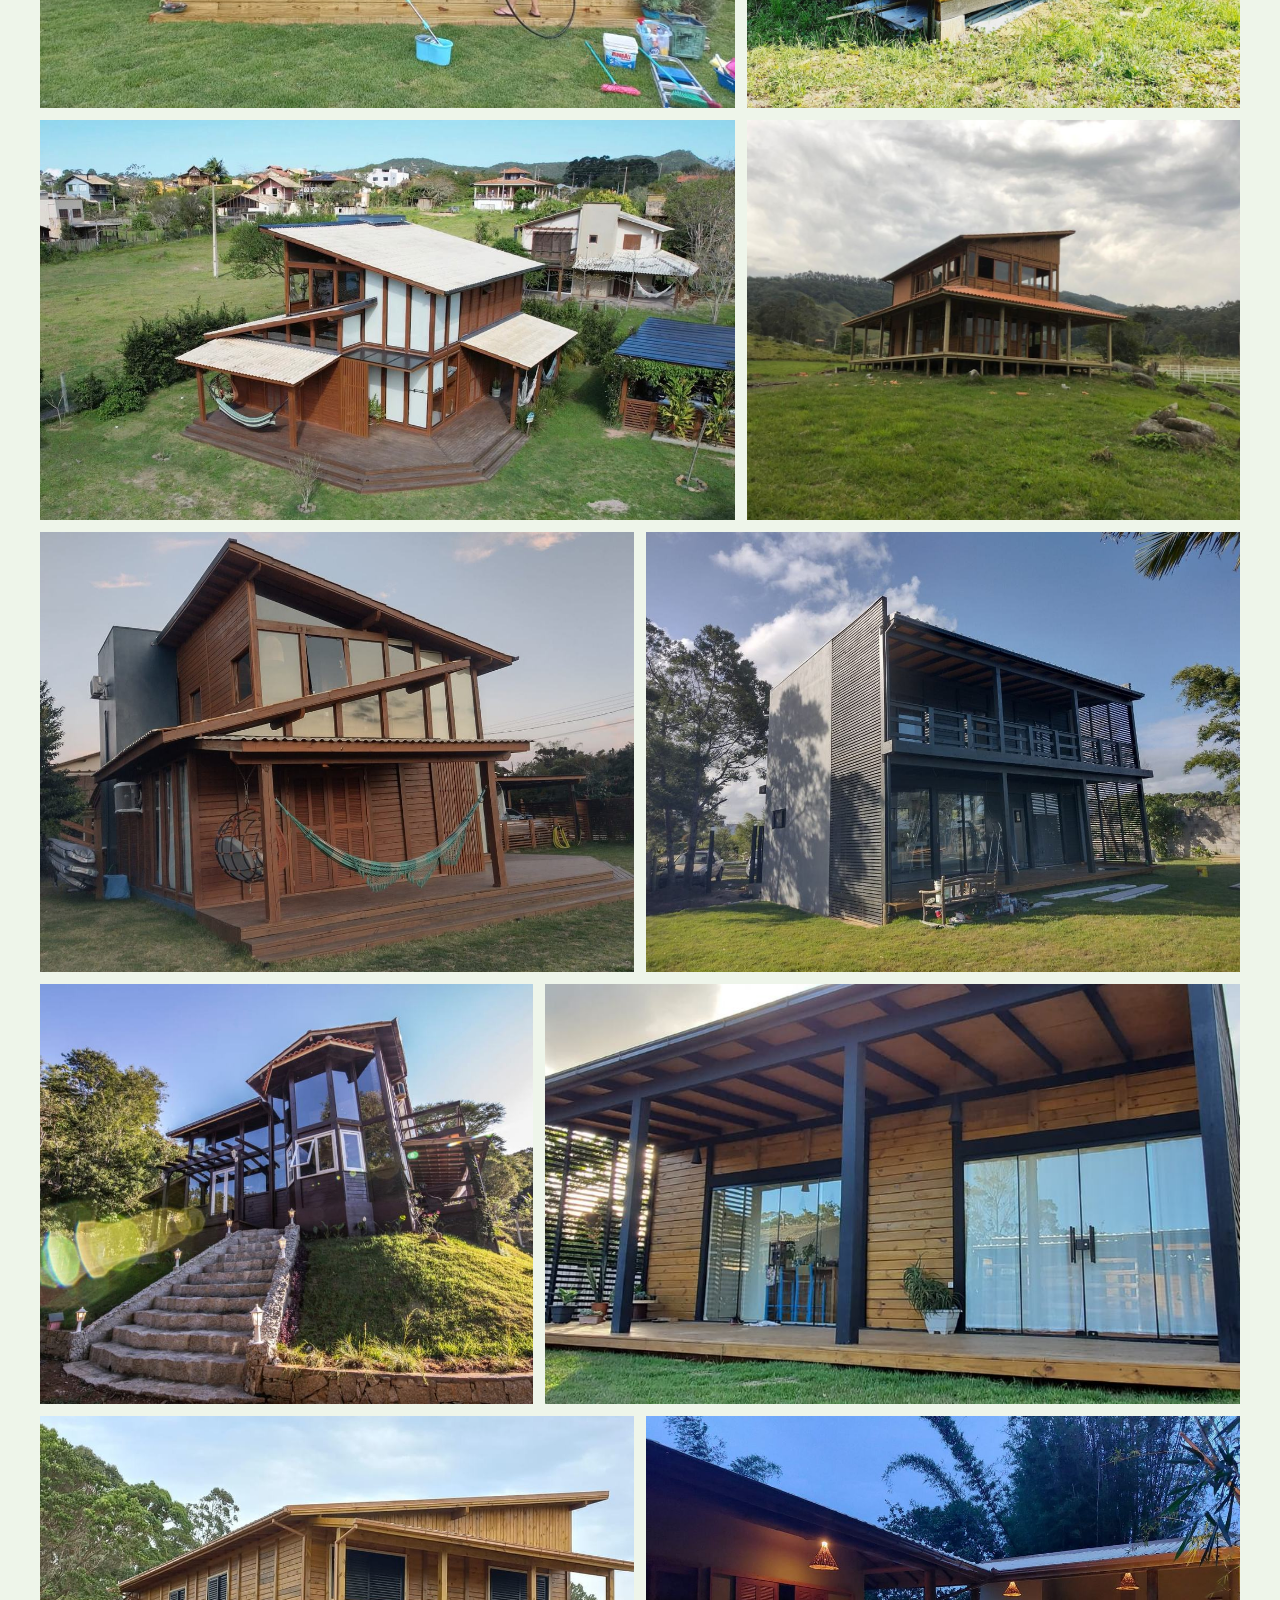
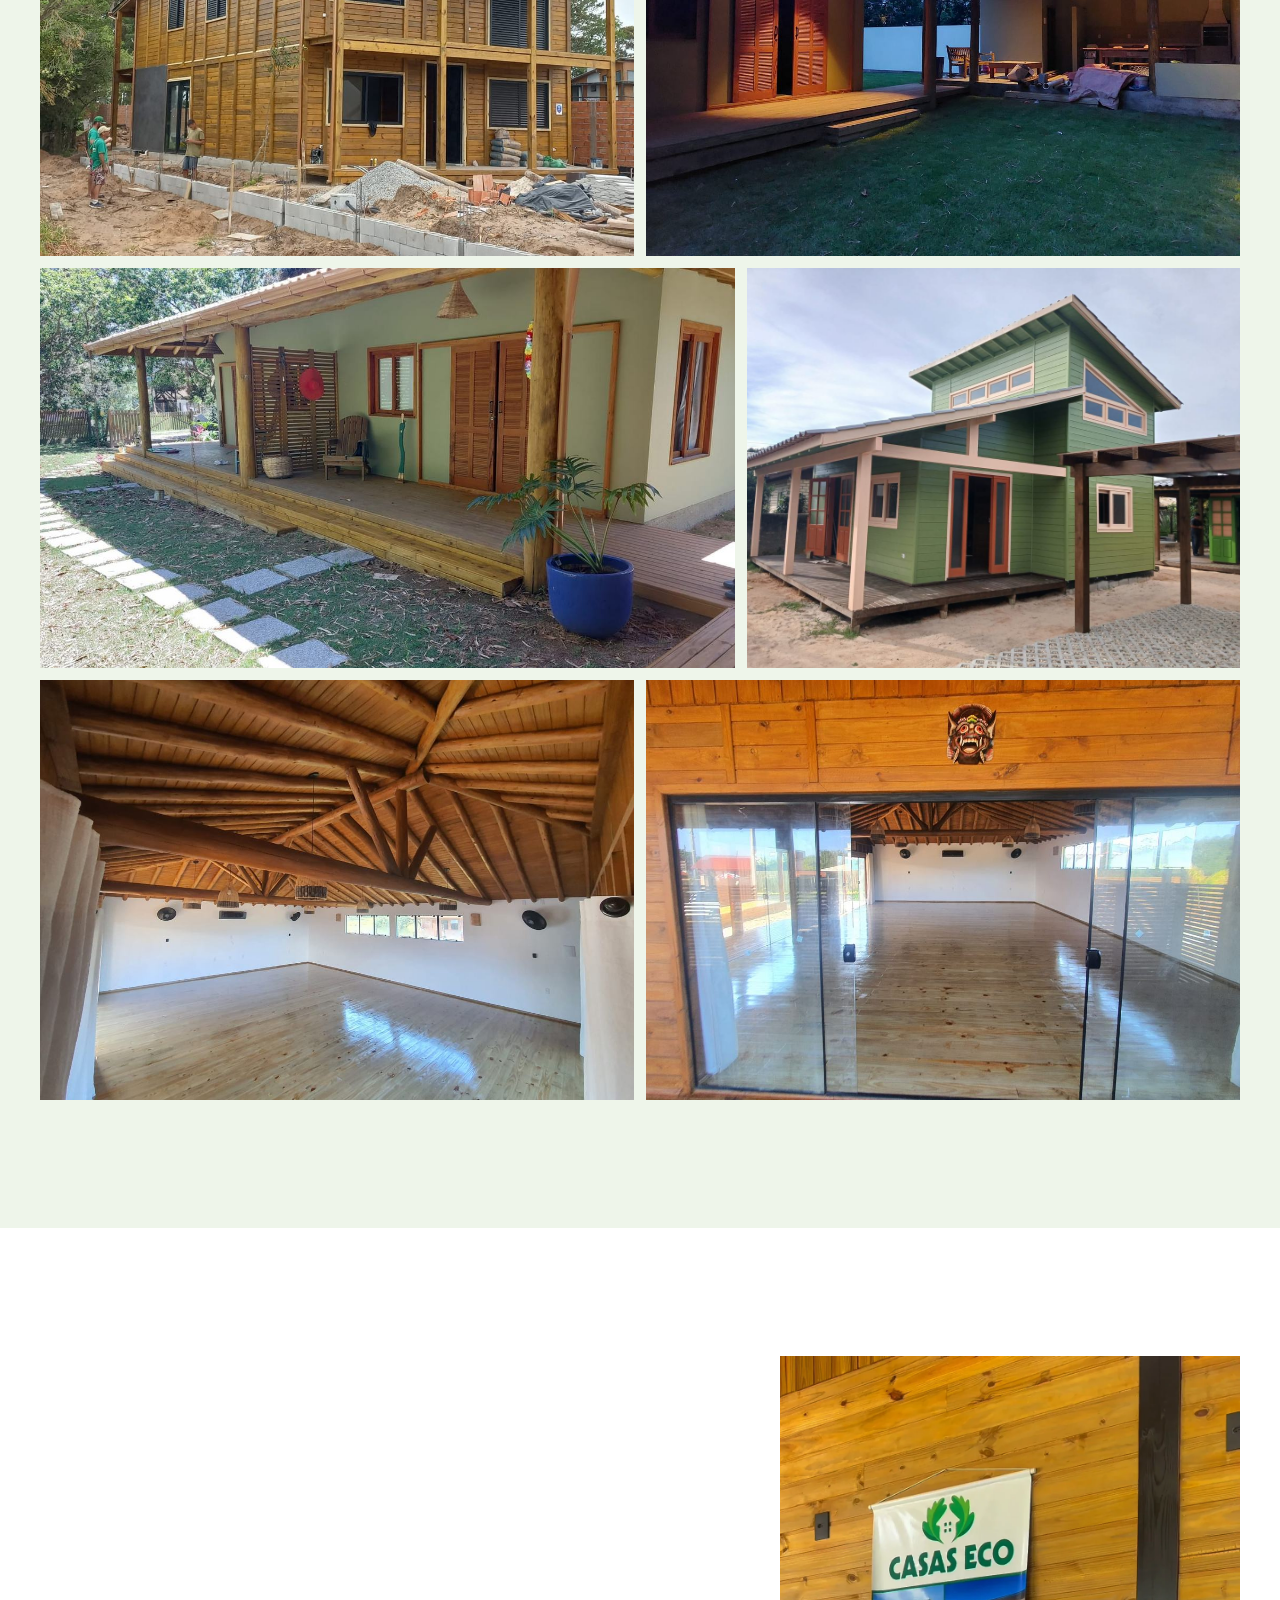
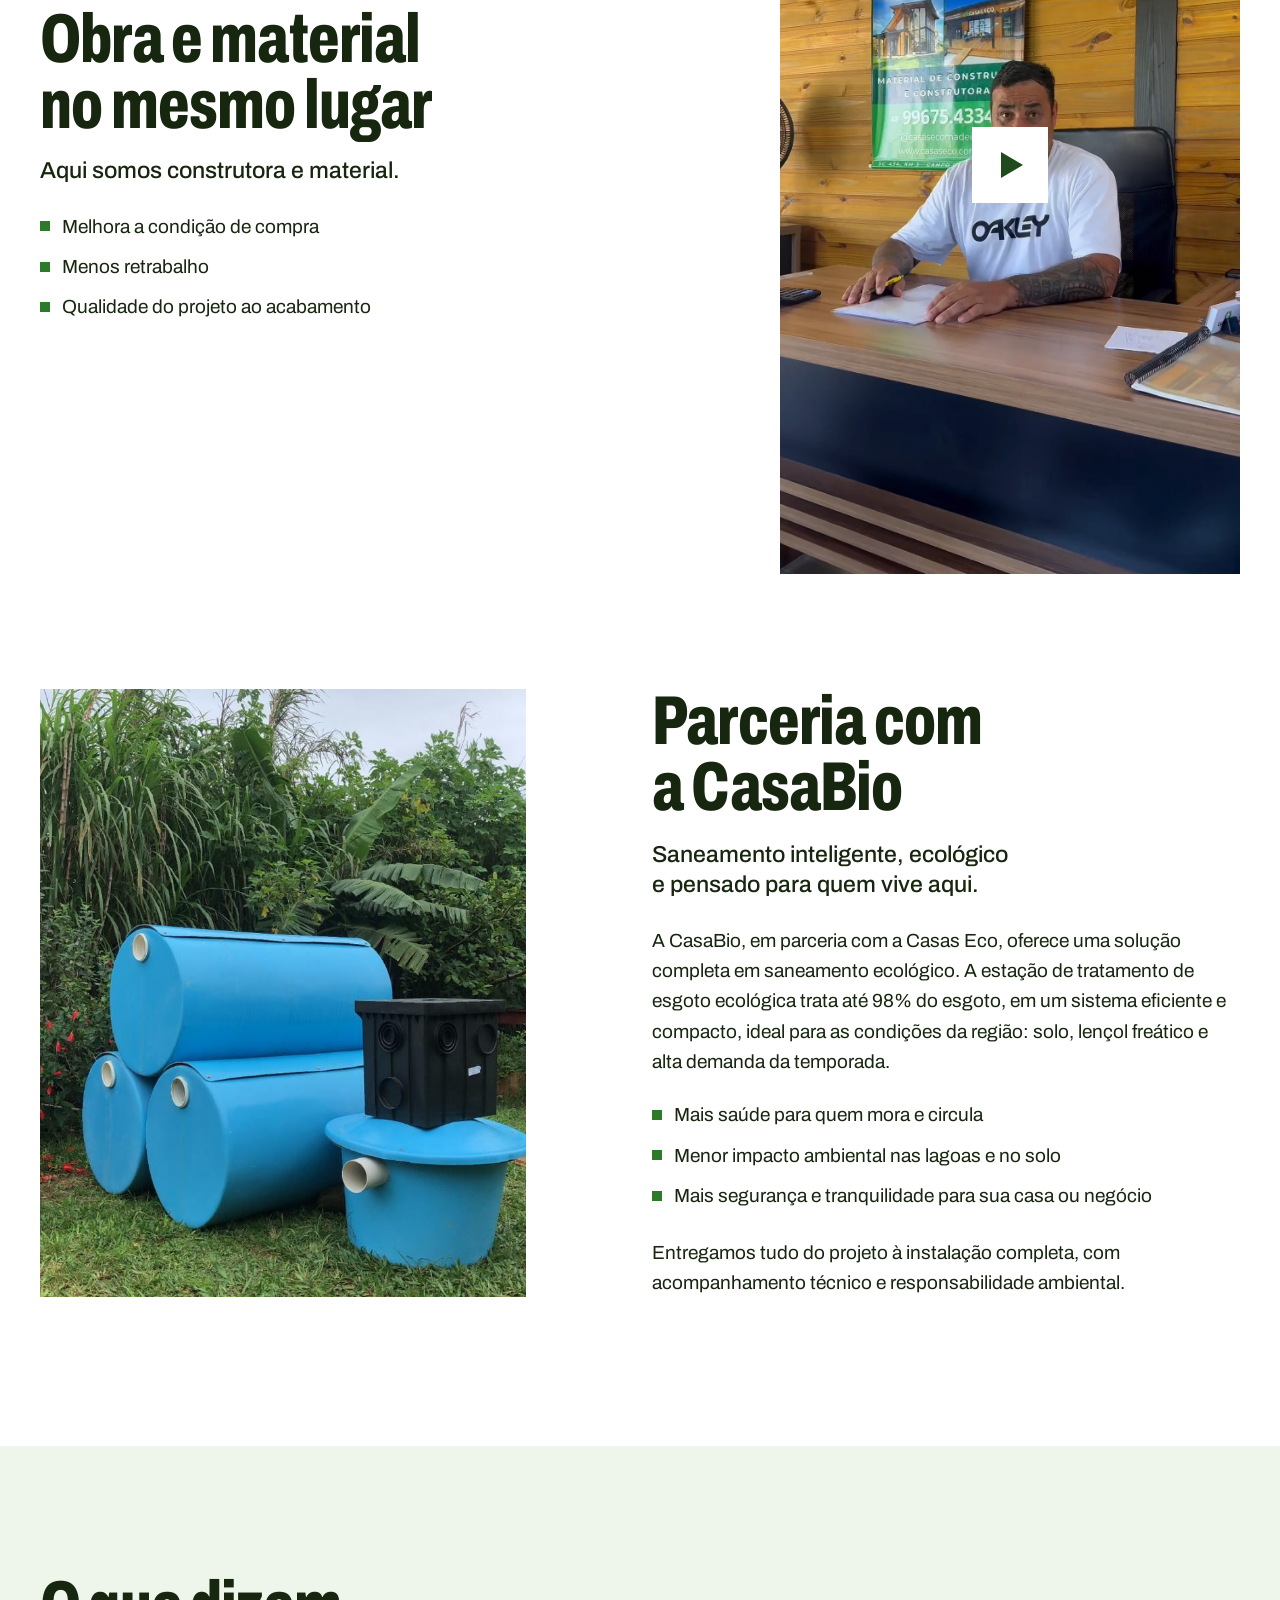
==== commit fc96df47: "Foto da abertura nítida: tamanho certo para a moldura cortada A foto preenche a moldura com corte (o" ====
--- a/index.html
+++ b/index.html
@@ -47,7 +47,7 @@
         <a class="btn btn--line" href="https://wa.me/5548996754334?text=Ol%C3%A1%2C%20Casas%20Eco%21%20Vi%20o%20portf%C3%B3lio%20de%20voc%C3%AAs%20e%20gostaria%20de%20conhecer%20melhor%20o%20trabalho%20de%20voc%C3%AAs.">Chamar no WhatsApp</a>
       </div>
     </div>
-    <div class="hero-img"><img src="img/hero.jpg" srcset="img/hero-800.webp 800w, img/hero-1200.webp 1200w, img/hero.jpg 2000w" sizes="(max-width: 860px) 100vw, 56vw" fetchpriority="high" width="2000" height="1124" alt="Casa de madeira da Casas Eco, com telhado inclinado e deck, cercada de vegetação"></div>
+    <div class="hero-img"><img src="img/hero.jpg" srcset="img/hero-800.webp 800w, img/hero-1200.webp 1200w, img/hero-1600.webp 1600w, img/hero.jpg 2000w" sizes="(max-width: 860px) 136vw, 96vw" fetchpriority="high" width="2000" height="1124" alt="Casa de madeira da Casas Eco, com telhado inclinado e deck, cercada de vegetação"></div>
   </section>
 
   <section class="band" id="quem-somos" aria-labelledby="h-quem">
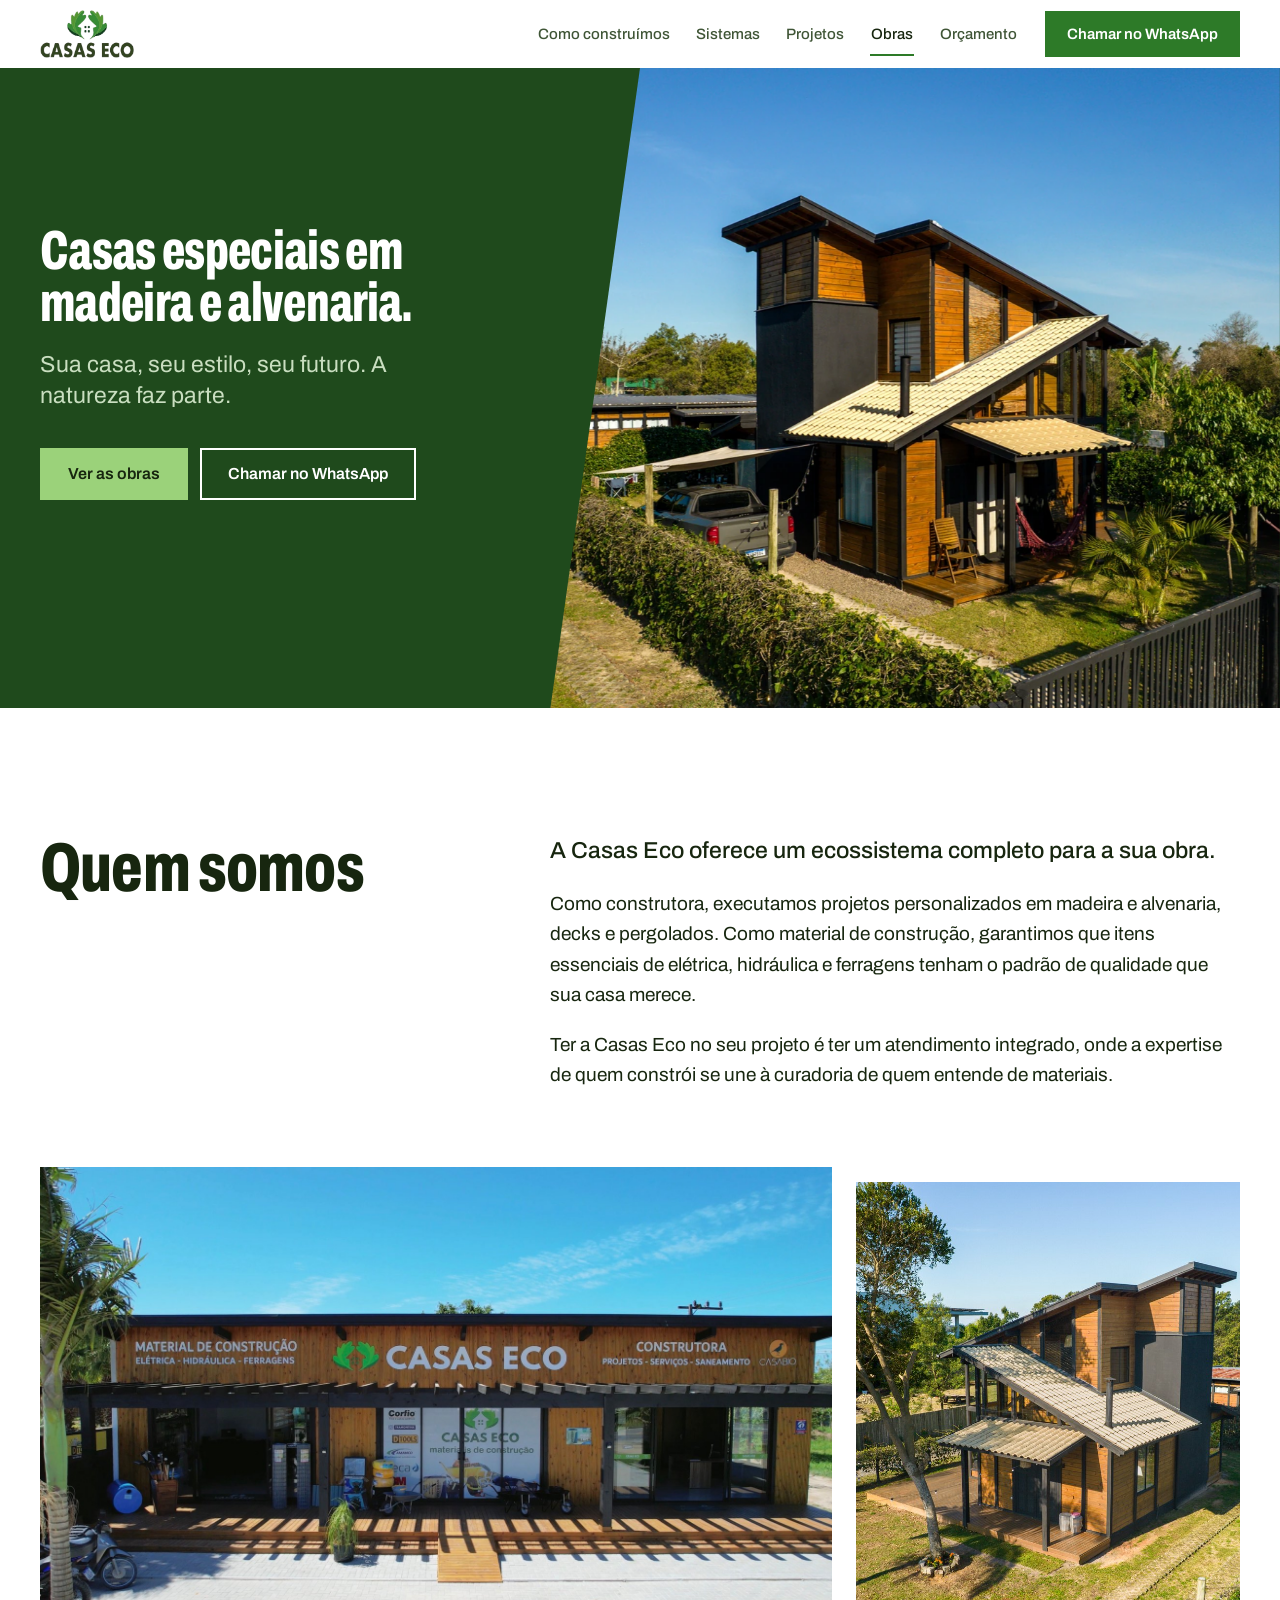
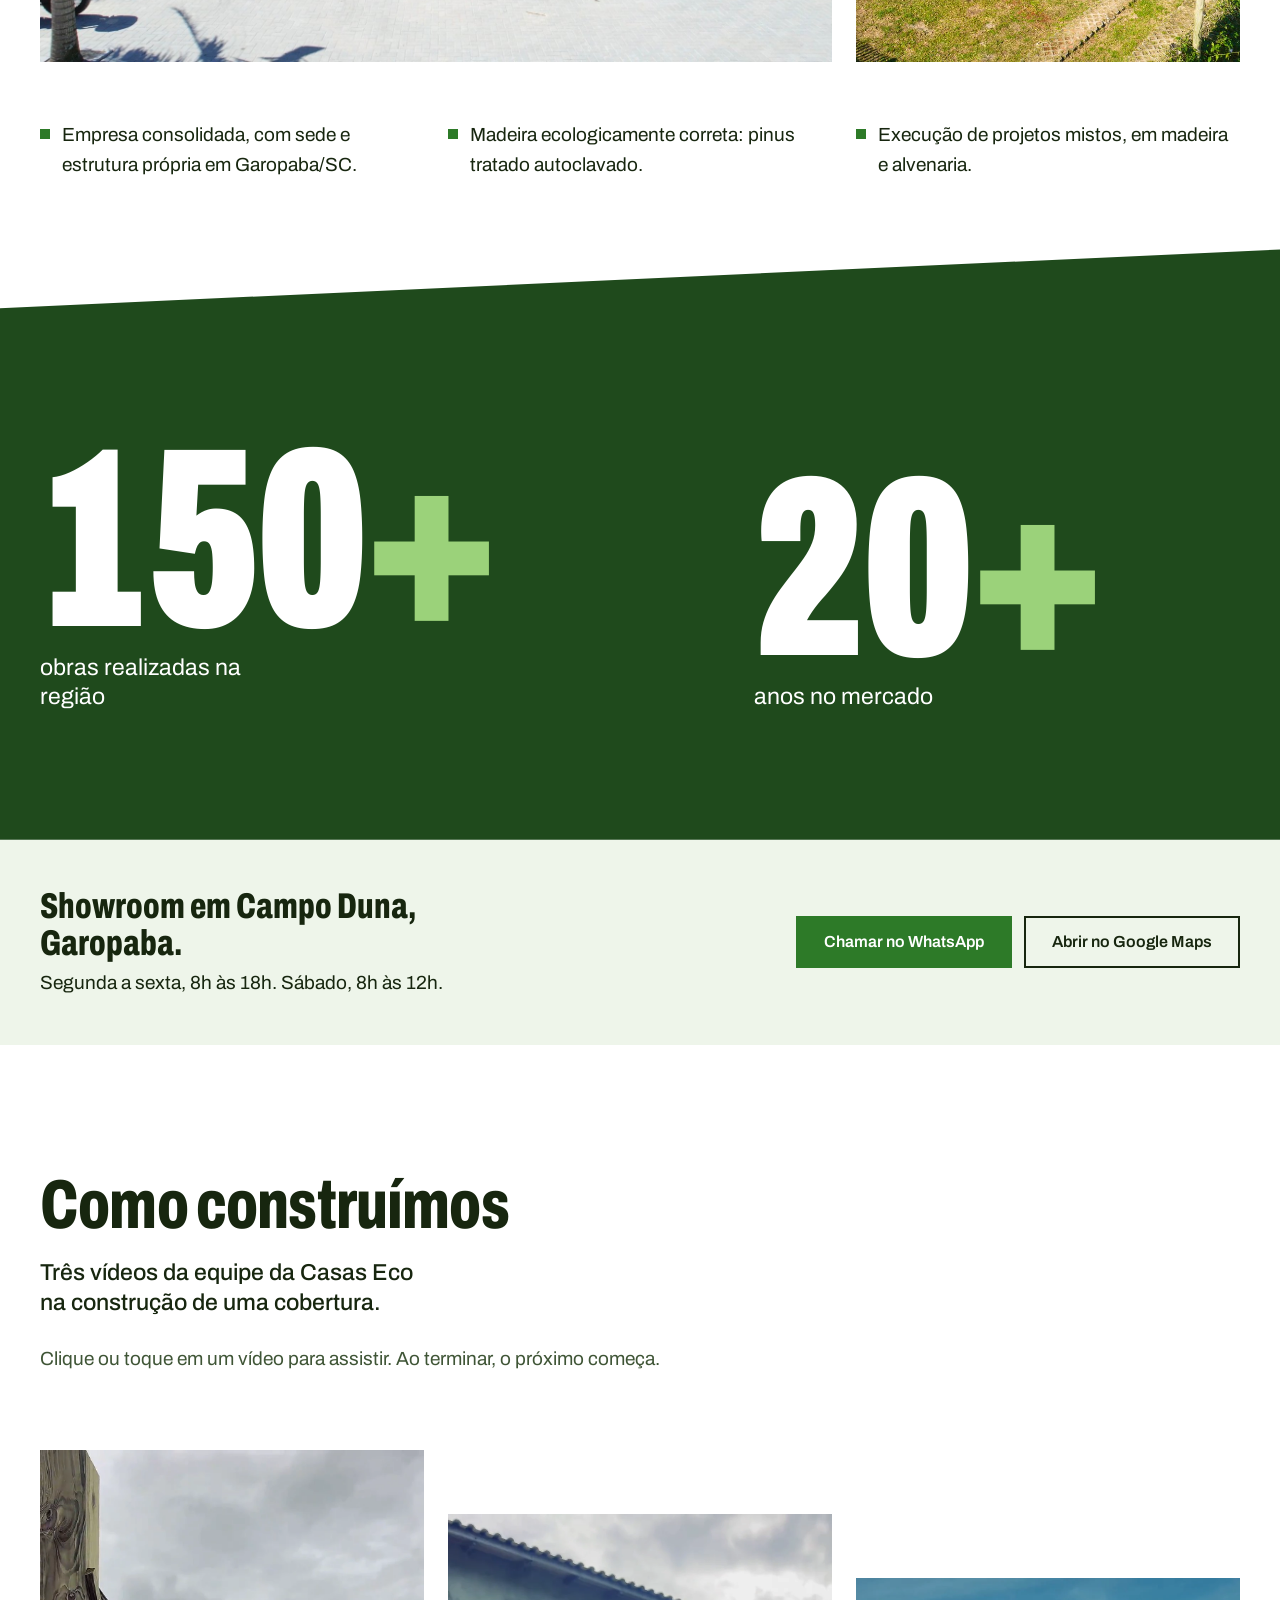
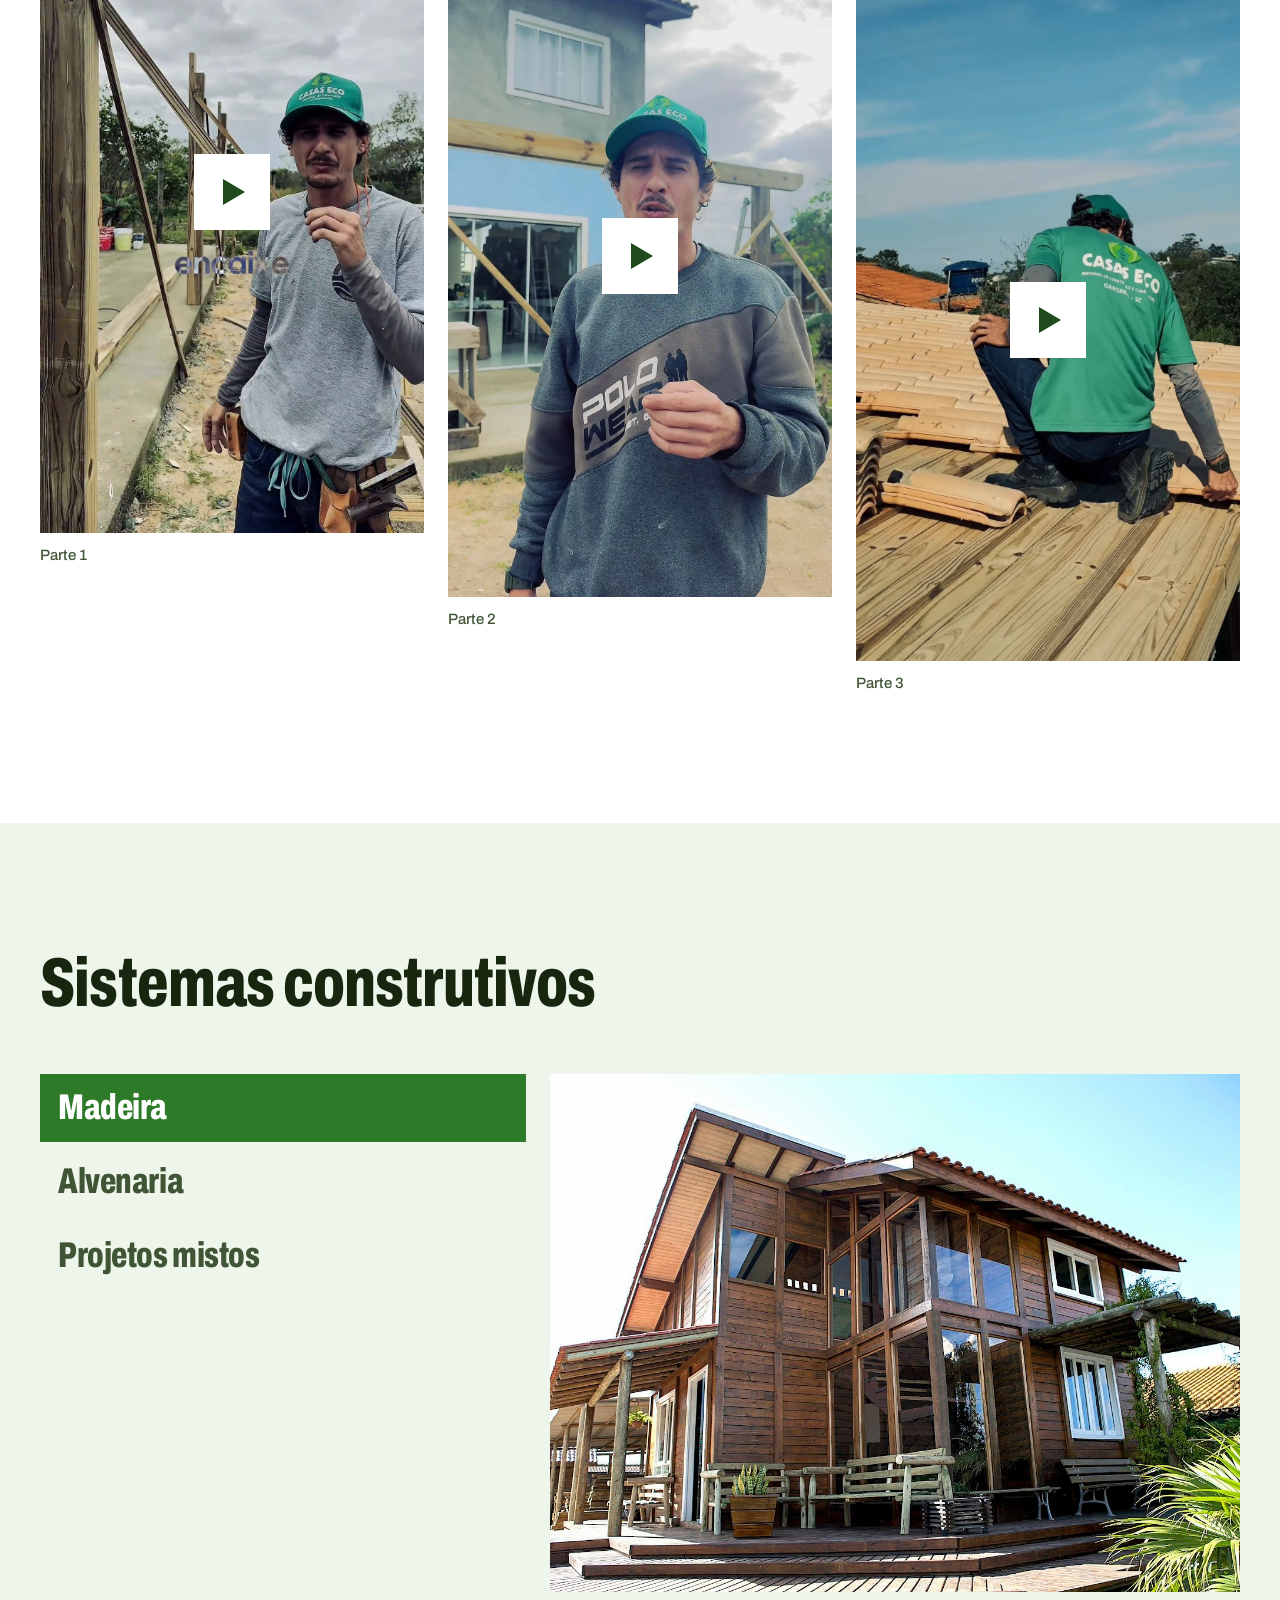
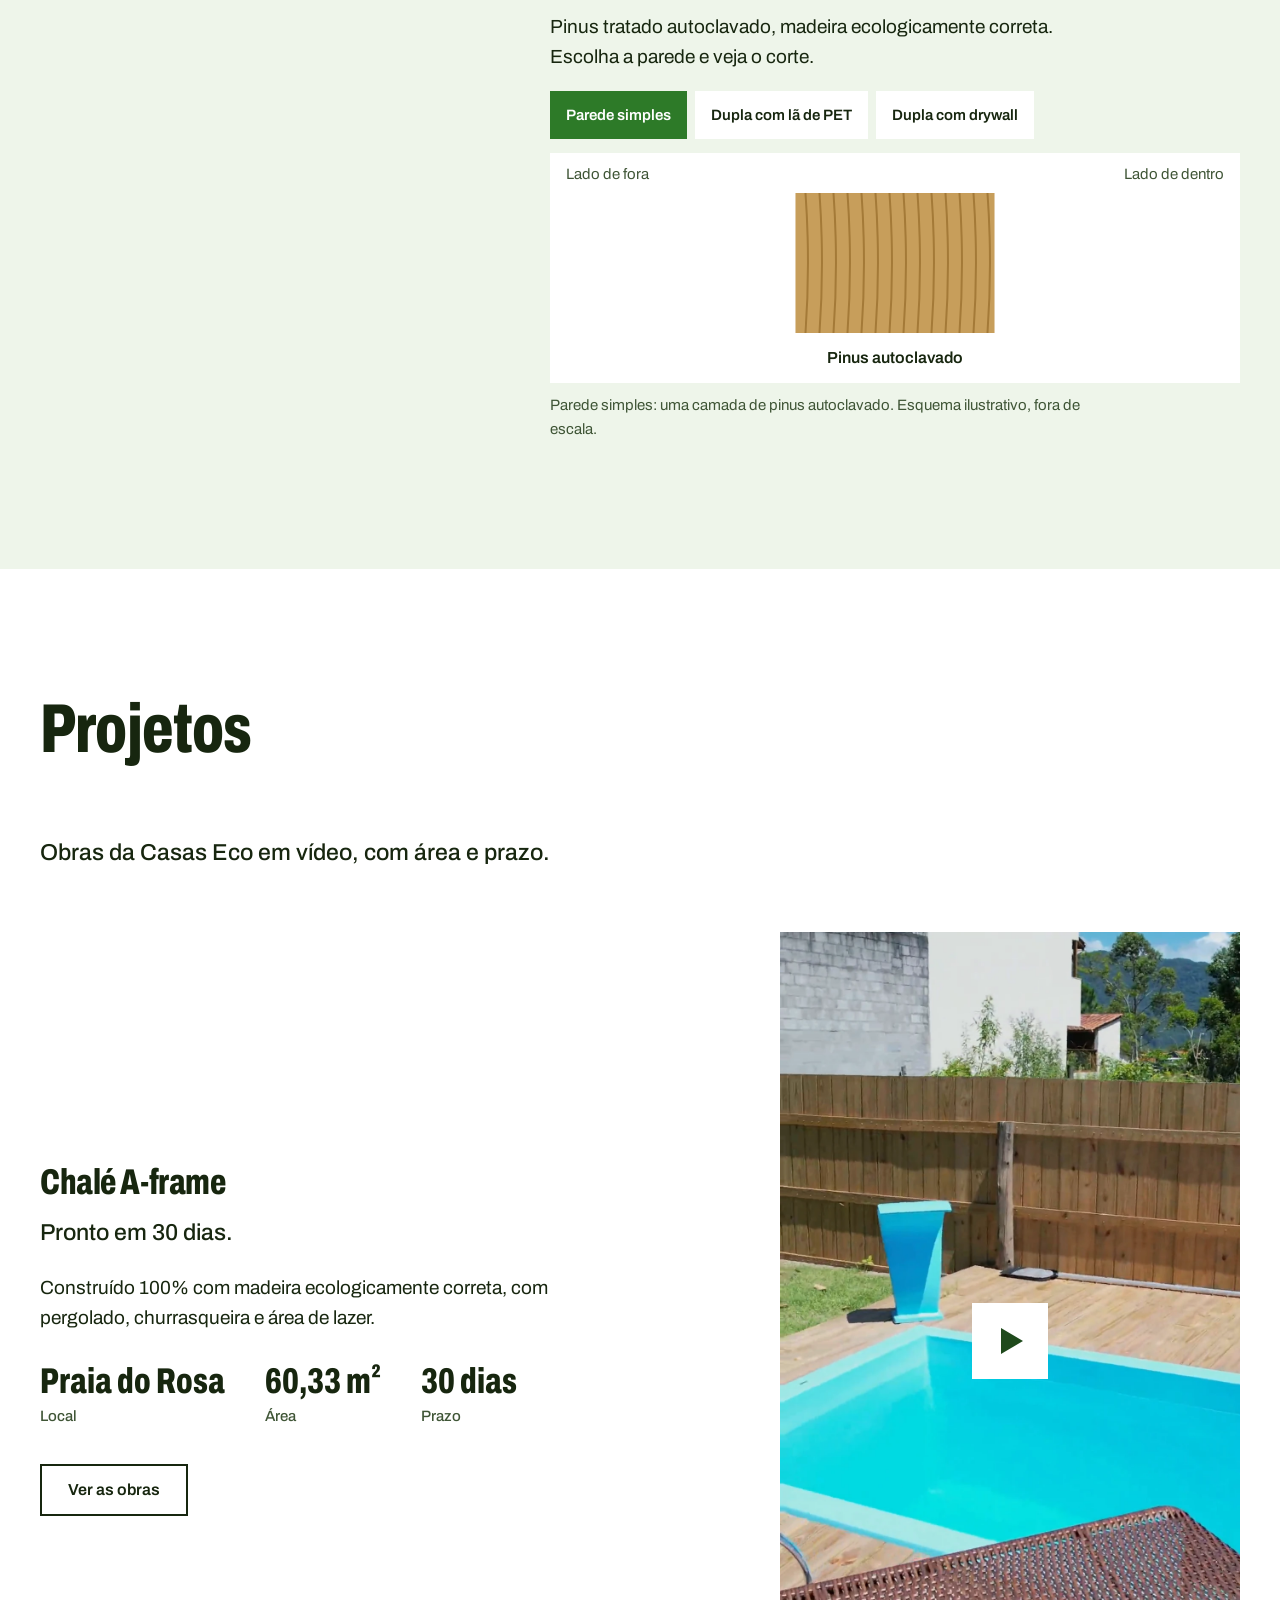
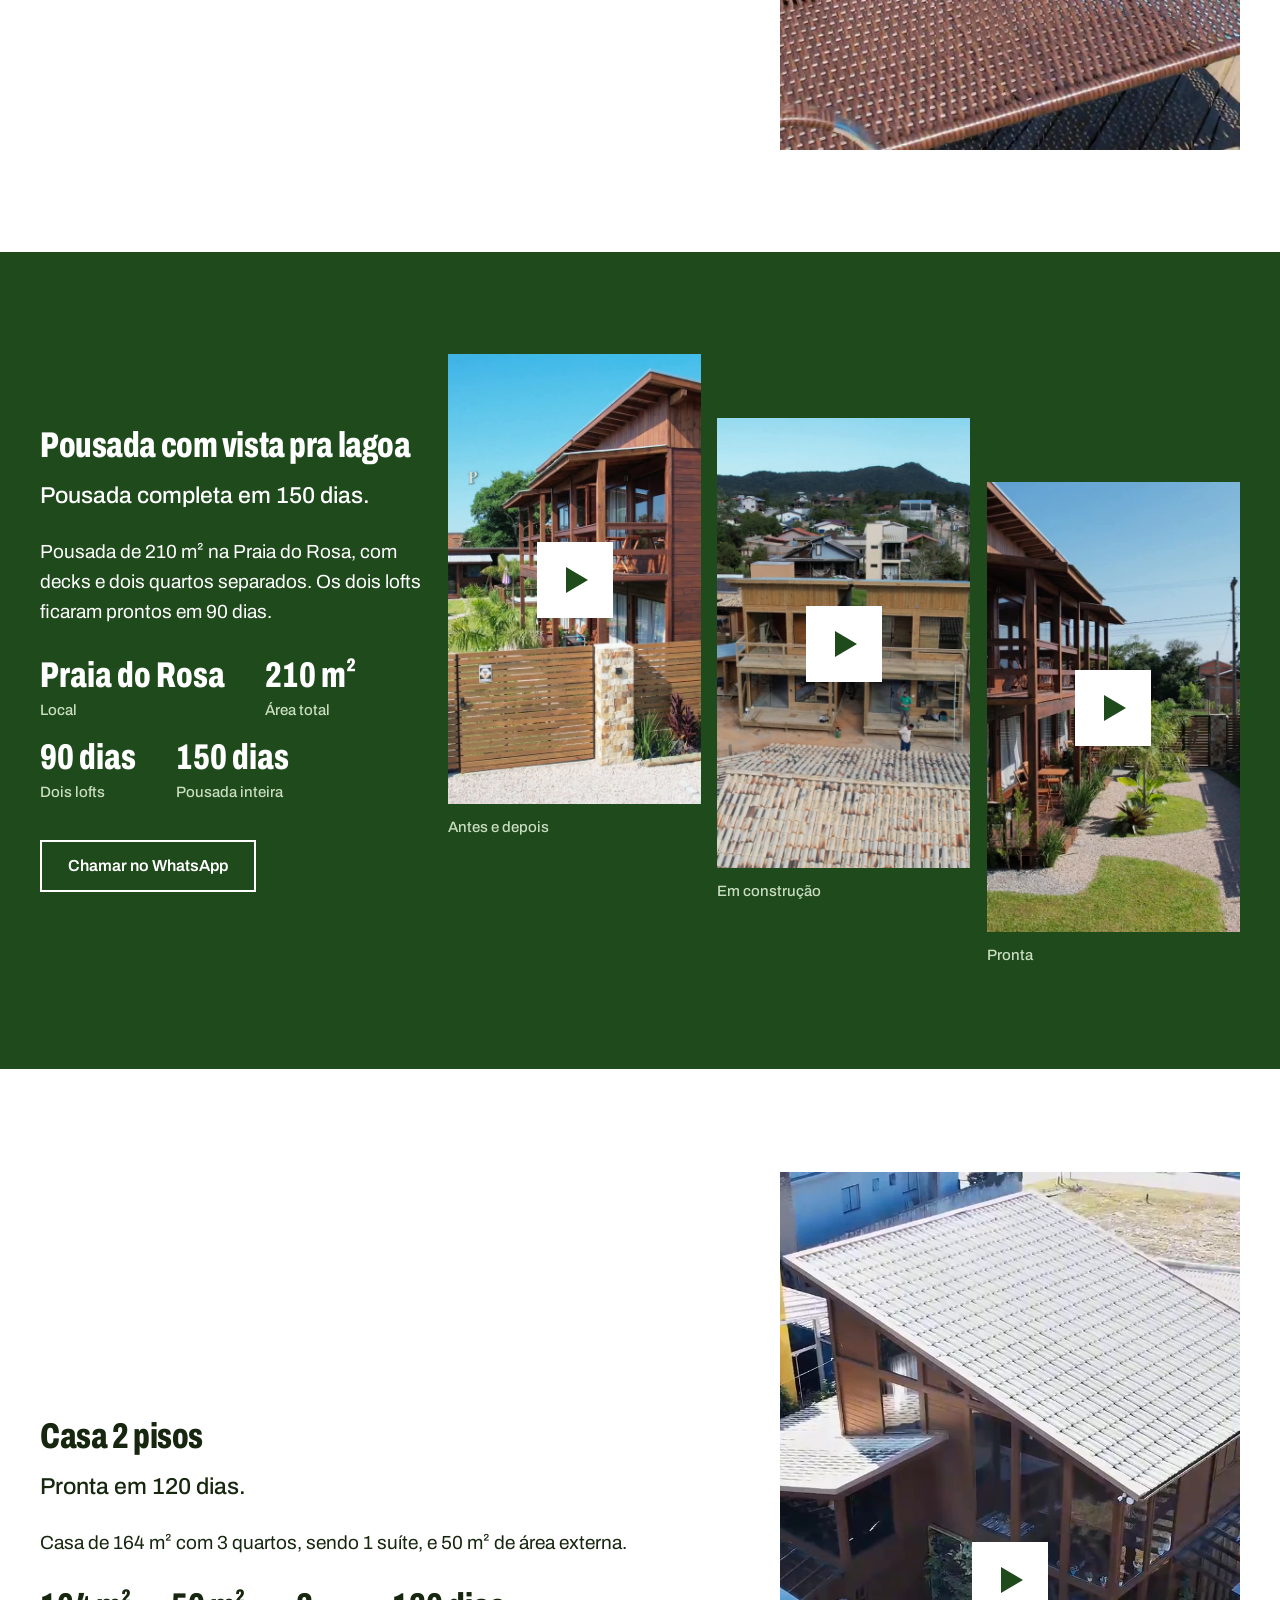
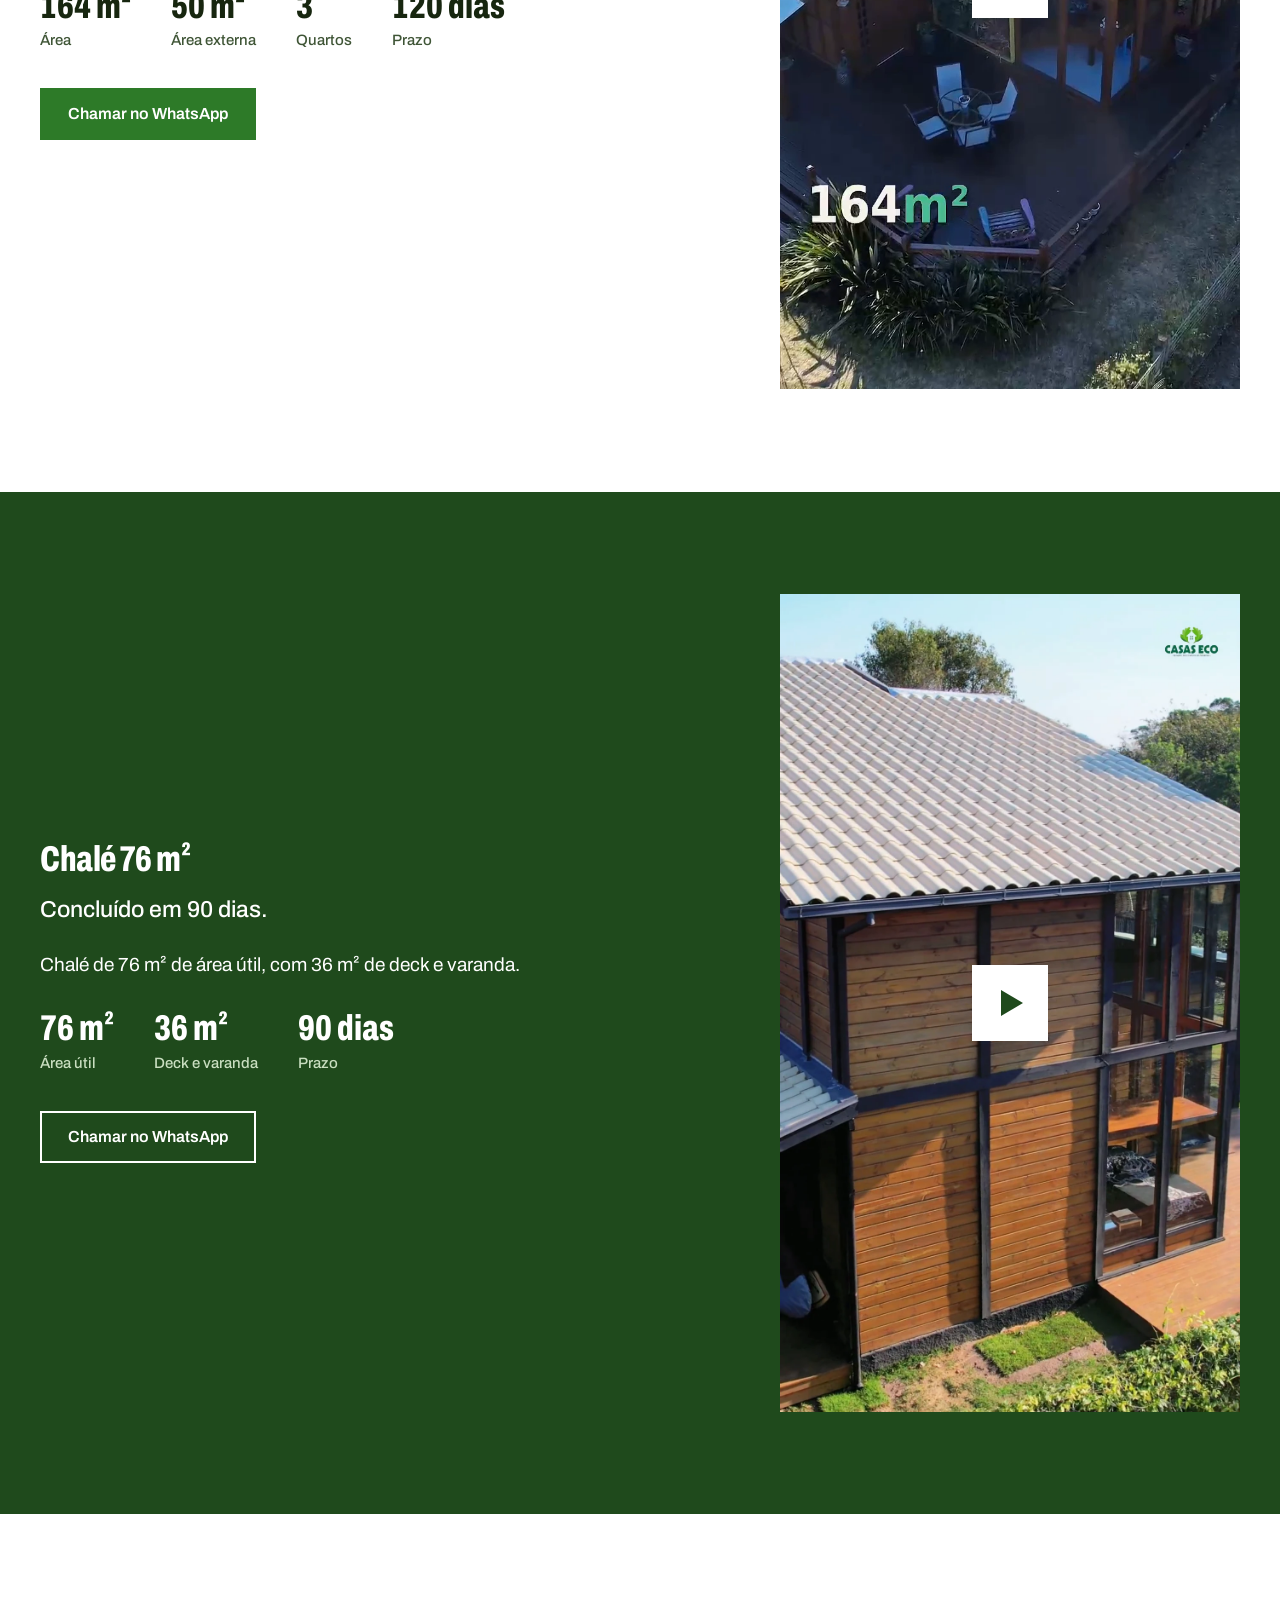
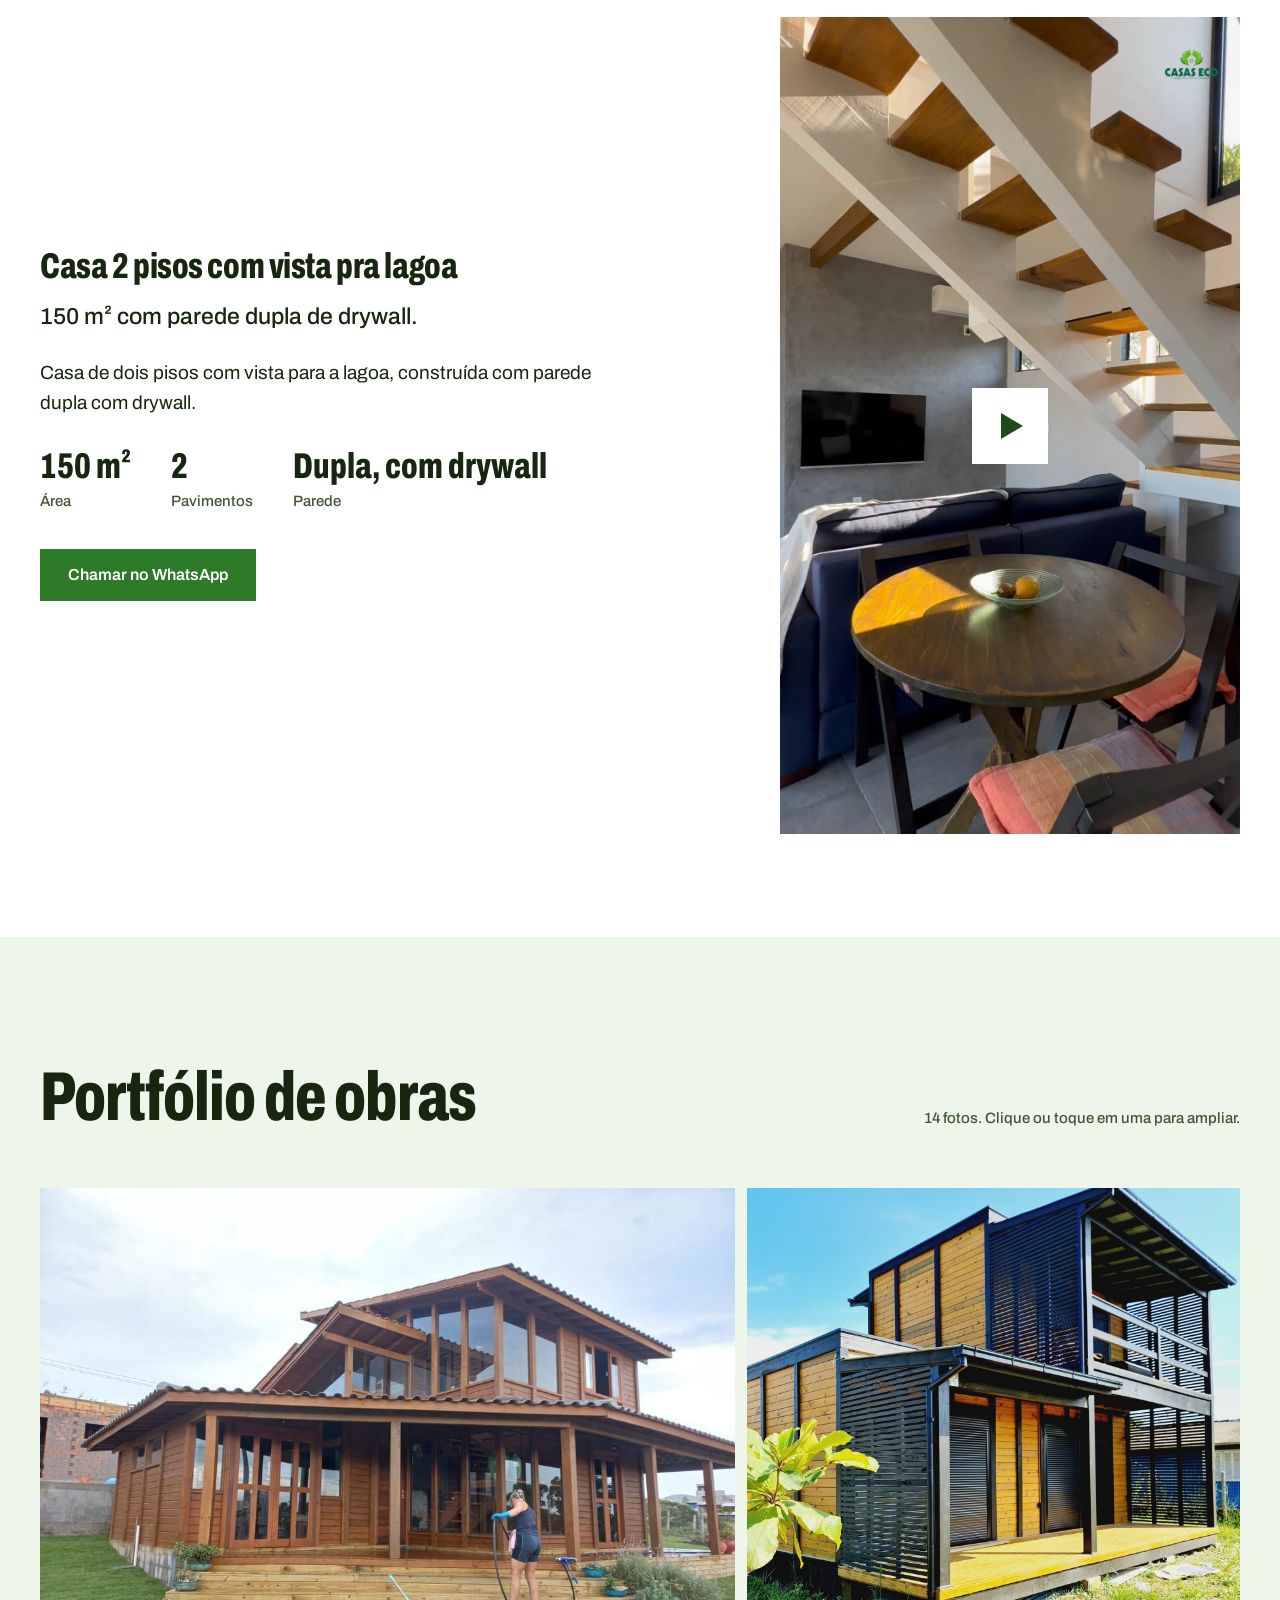
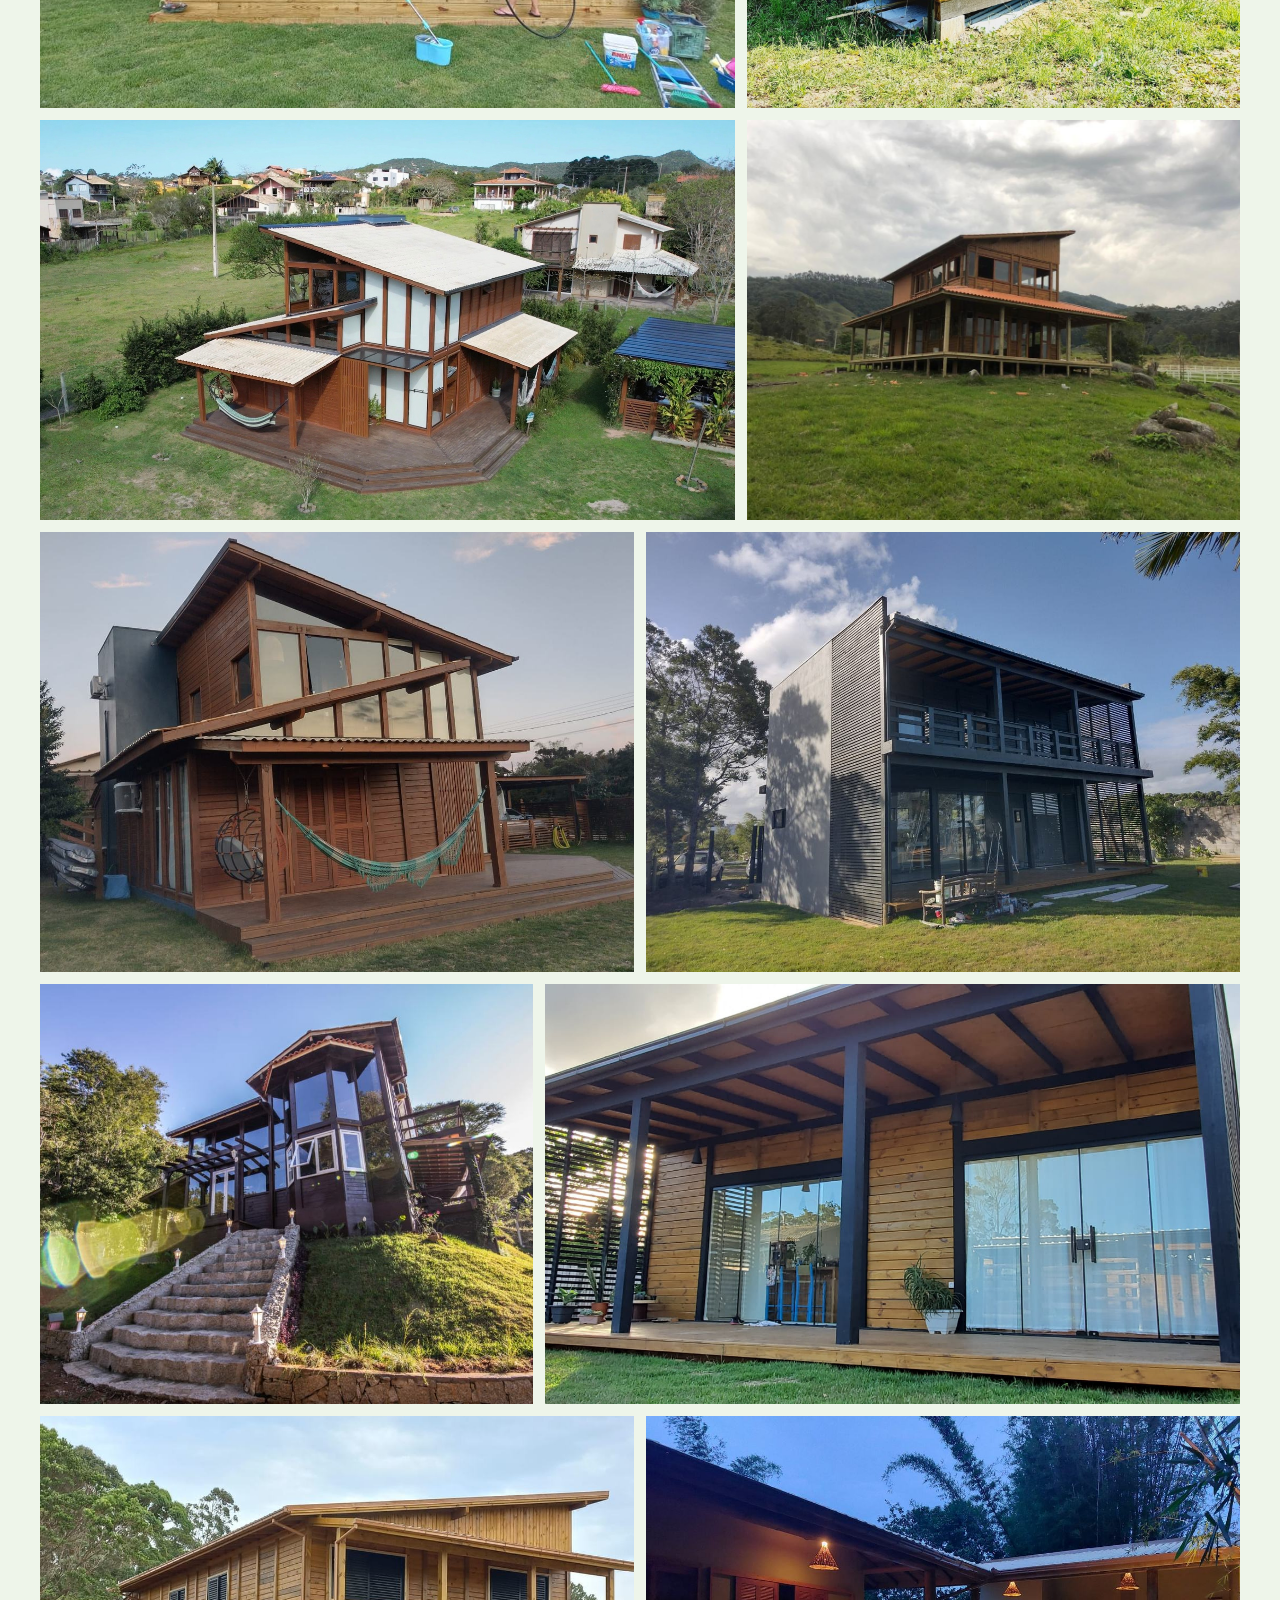
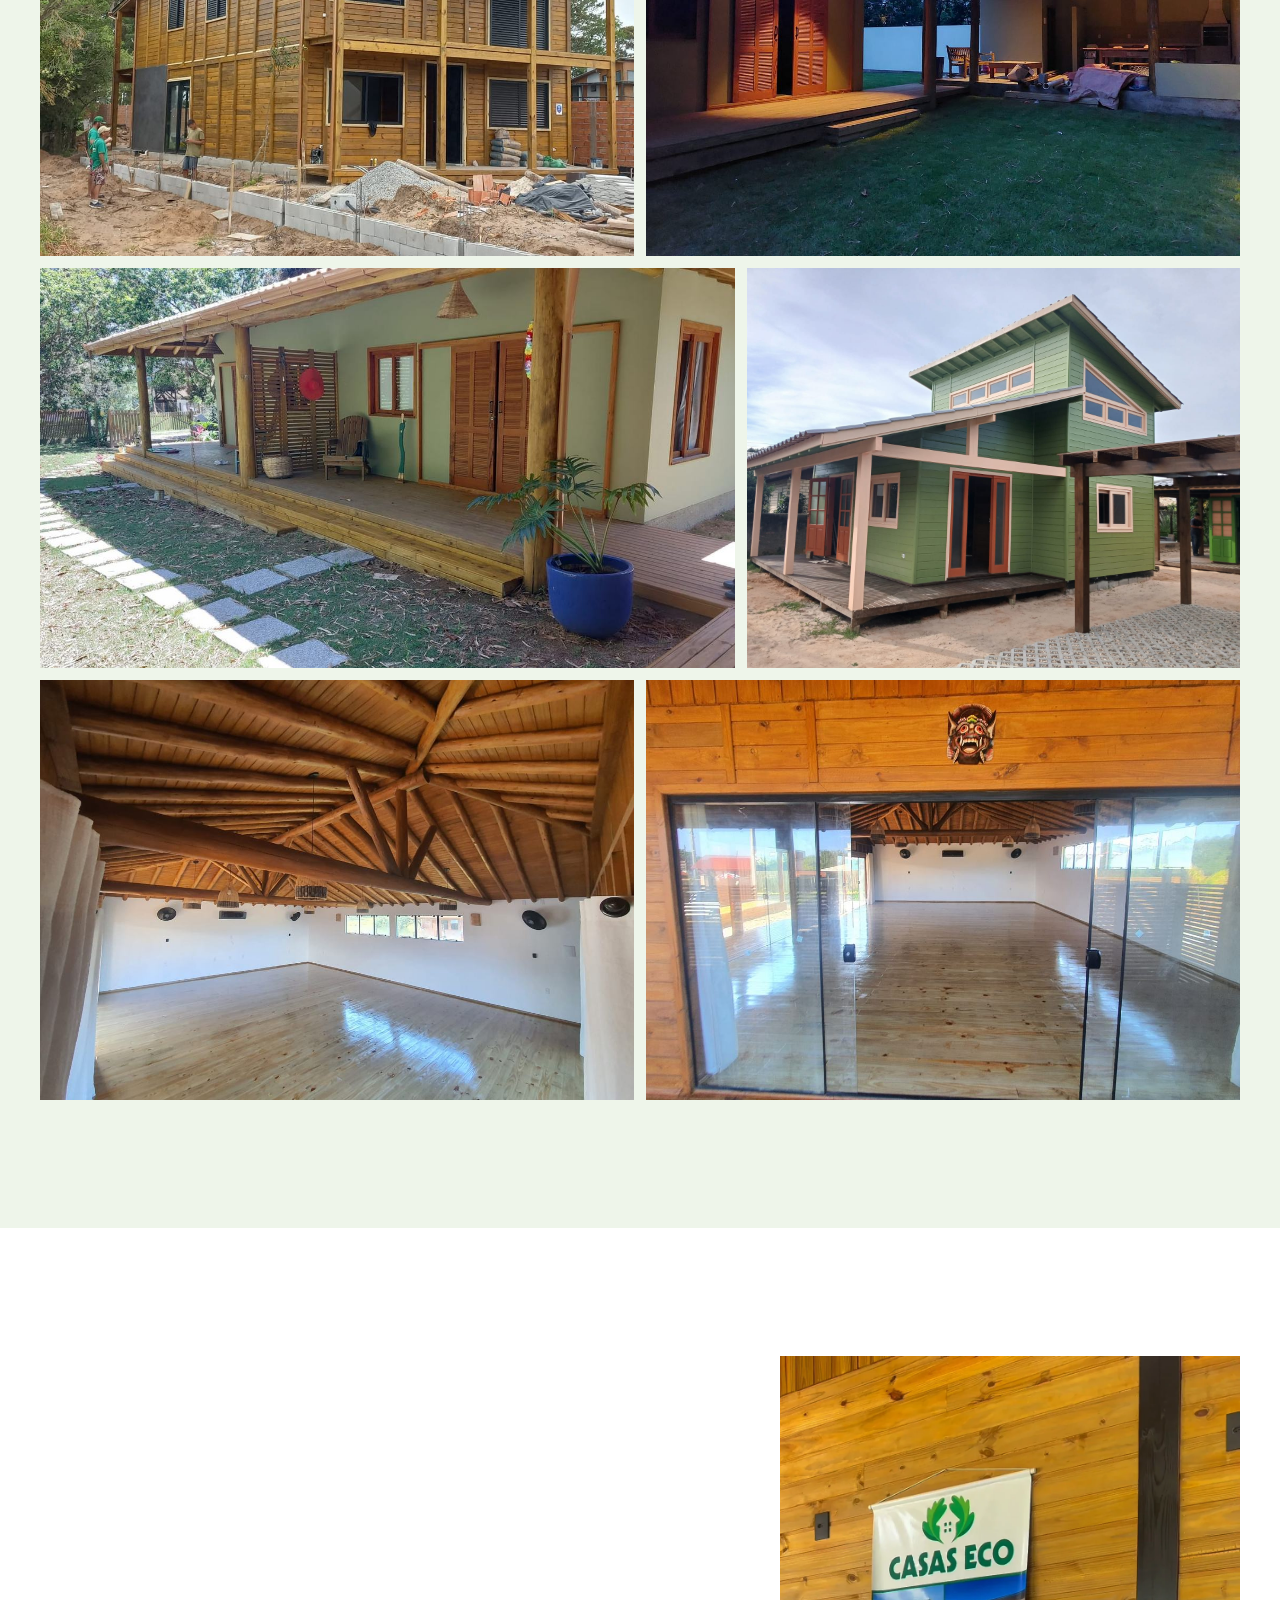
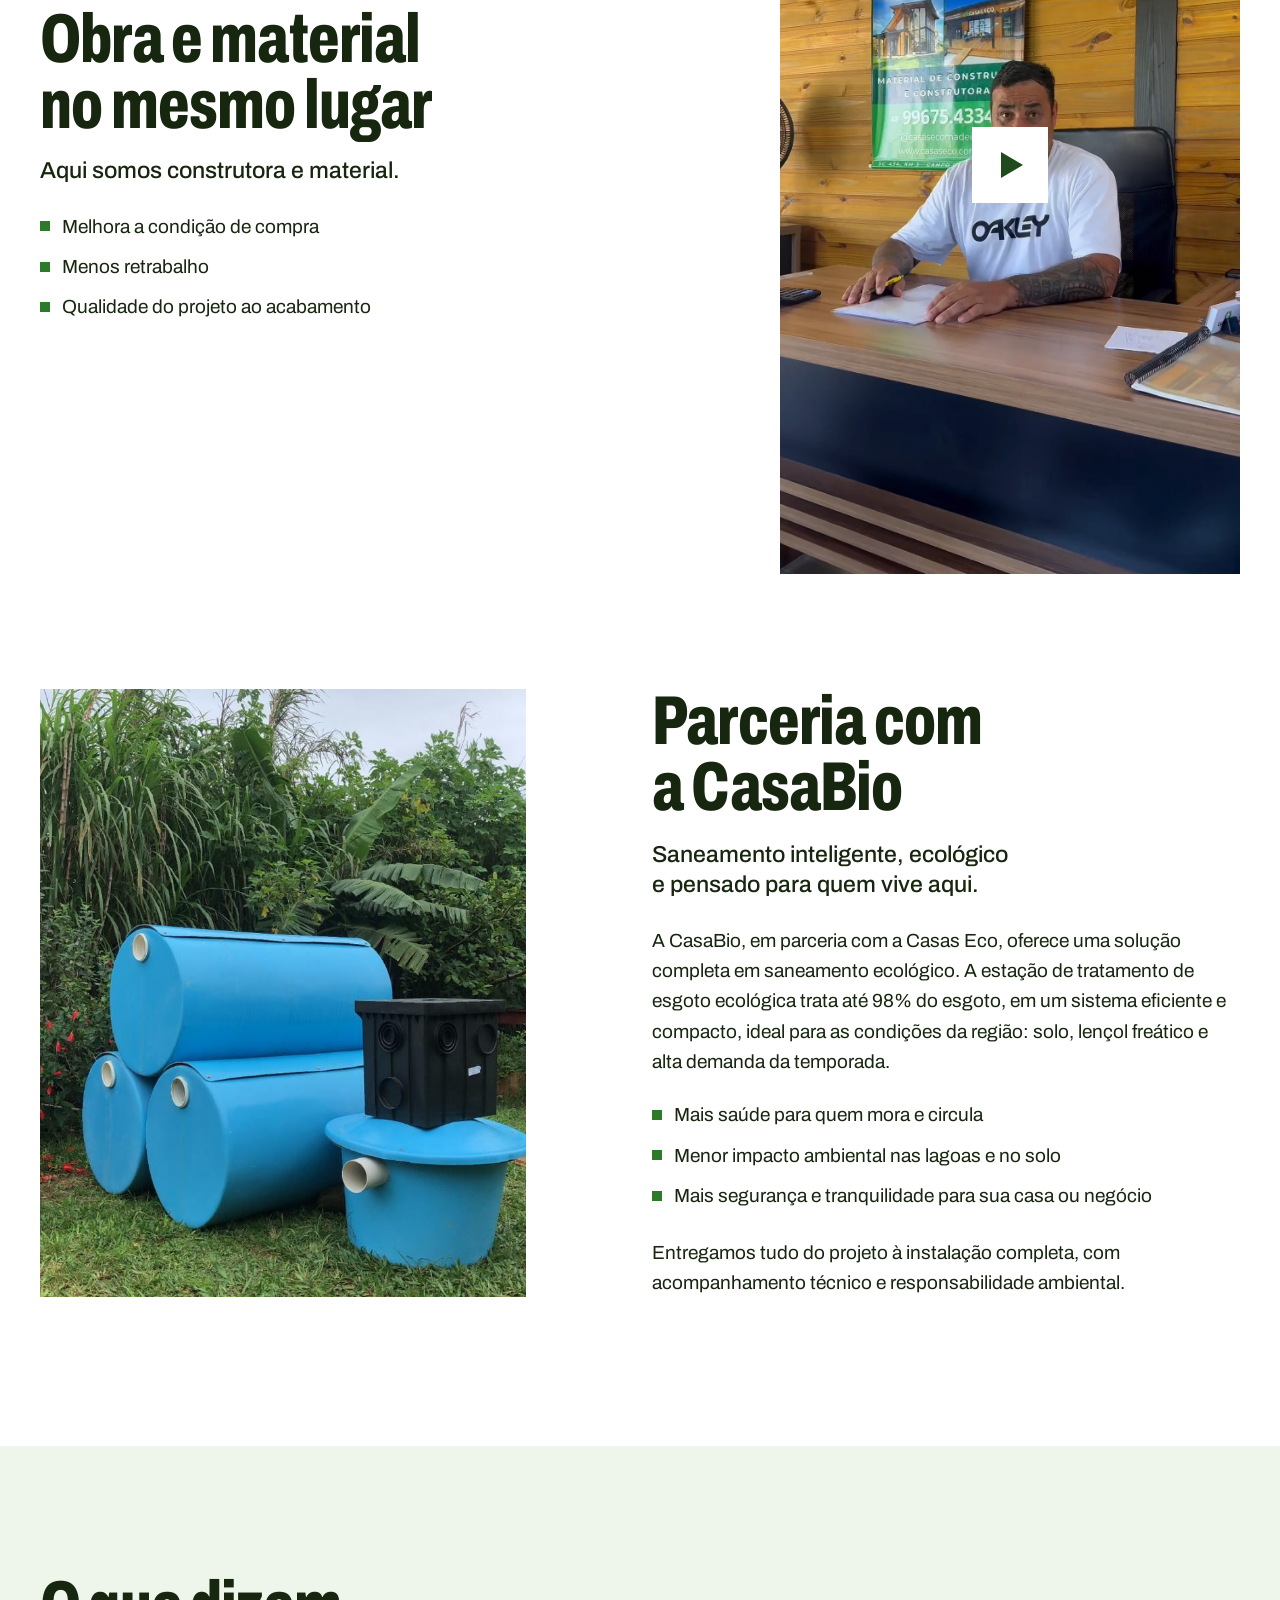
==== commit 4ee8d7dc: "Conteúdo do álbum de fotos na apresentação e fotos maiores no site - Apresentação: página Da planta " ====
--- a/index.html
+++ b/index.html
@@ -47,7 +47,7 @@
         <a class="btn btn--line" href="https://wa.me/5548996754334?text=Ol%C3%A1%2C%20Casas%20Eco%21%20Vi%20o%20portf%C3%B3lio%20de%20voc%C3%AAs%20e%20gostaria%20de%20conhecer%20melhor%20o%20trabalho%20de%20voc%C3%AAs.">Chamar no WhatsApp</a>
       </div>
     </div>
-    <div class="hero-img"><img src="img/hero.jpg" srcset="img/hero-800.webp 800w, img/hero-1200.webp 1200w, img/hero-1600.webp 1600w, img/hero.jpg 2000w" sizes="(max-width: 860px) 136vw, 96vw" fetchpriority="high" width="2000" height="1124" alt="Casa de madeira da Casas Eco, com telhado inclinado e deck, cercada de vegetação"></div>
+    <div class="hero-img"><img src="img/hero.jpg" srcset="img/hero-800.webp 800w, img/hero-1200.webp 1200w, img/hero-1600.webp 1600w, img/hero.jpg 2400w" sizes="(max-width: 860px) 136vw, 96vw" fetchpriority="high" width="2400" height="1348" alt="Casa de madeira da Casas Eco, com telhado inclinado e deck, cercada de vegetação"></div>
   </section>
 
   <section class="band" id="quem-somos" aria-labelledby="h-quem">
@@ -58,8 +58,8 @@
         <p>Como construtora, executamos projetos personalizados em madeira e alvenaria, decks e pergolados. Como material de construção, garantimos que itens essenciais de elétrica, hidráulica e ferragens tenham o padrão de qualidade que sua casa merece.</p>
         <p>Ter a Casas Eco no seu projeto é ter um atendimento integrado, onde a expertise de quem constrói se une à curadoria de quem entende de materiais.</p>
       </div>
-      <figure class="ph ph--wide slide"><img src="img/loja.jpg" width="1500" height="849" loading="lazy" alt="Loja e escritório da Casas Eco, com fachada em madeira e pergolado"></figure>
-      <figure class="ph ph--tall slide"><img src="img/aerea.jpg" width="1400" height="786" loading="lazy" alt="Vista aérea de uma casa de madeira construída pela Casas Eco"></figure>
+      <figure class="ph ph--wide slide"><img src="img/loja.jpg" width="1800" height="1018" loading="lazy" alt="Loja e escritório da Casas Eco, com fachada em madeira e pergolado"></figure>
+      <figure class="ph ph--tall slide"><img src="img/aerea.jpg" width="1640" height="921" loading="lazy" alt="Vista aérea de uma casa de madeira construída pela Casas Eco"></figure>
       <ul class="points">
         <li>Empresa consolidada, com sede e estrutura própria em Garopaba/SC.</li>
         <li>Madeira ecologicamente correta: pinus tratado autoclavado.</li>
@@ -256,17 +256,17 @@
       <div class="gal-head"><h2 id="h-obras">Portfólio de obras</h2><p class="muted">14 fotos. Clique ou toque em uma para ampliar.</p></div>
       <div class="gal" id="gal">
         <button type="button" style="--s:7;--r:520" aria-haspopup="dialog" aria-label="Ampliar foto"><img src="img/g037.jpg" width="1041" height="781" loading="lazy" alt="Casa de madeira de dois pavimentos, com deck e varanda ampla"></button>
-        <button type="button" style="--s:5;--r:520" aria-haspopup="dialog" aria-label="Ampliar foto"><img src="img/g066.jpg" width="1200" height="1600" loading="lazy" alt="Casa de madeira escura com dois pavimentos e deck amarelo"></button>
-        <button type="button" style="--s:7;--r:400" aria-haspopup="dialog" aria-label="Ampliar foto"><img src="img/g054.jpg" width="1200" height="697" loading="lazy" alt="Casa de madeira com telhado branco e rede na varanda, vista do alto"></button>
+        <button type="button" style="--s:5;--r:520" aria-haspopup="dialog" aria-label="Ampliar foto"><img src="img/g066.jpg" width="1500" height="2000" loading="lazy" alt="Casa de madeira escura com dois pavimentos e deck amarelo"></button>
+        <button type="button" style="--s:7;--r:400" aria-haspopup="dialog" aria-label="Ampliar foto"><img src="img/g054.jpg" width="1384" height="804" loading="lazy" alt="Casa de madeira com telhado branco e rede na varanda, vista do alto"></button>
         <button type="button" style="--s:5;--r:400" aria-haspopup="dialog" aria-label="Ampliar foto"><img src="img/g057.jpg" width="1152" height="863" loading="lazy" alt="Casa de madeira sobre pilotis em campo aberto, com montanhas ao fundo"></button>
         <button type="button" style="--s:6;--r:440" aria-haspopup="dialog" aria-label="Ampliar foto"><img src="img/g038.jpg" width="1120" height="840" loading="lazy" alt="Casa de madeira com rede e deck ao entardecer"></button>
         <button type="button" style="--s:6;--r:440" aria-haspopup="dialog" aria-label="Ampliar foto"><img src="img/g044.jpg" width="1120" height="840" loading="lazy" alt="Casa de dois pavimentos em madeira escura e cinza, com varanda"></button>
         <button type="button" style="--s:5;--r:420" aria-haspopup="dialog" aria-label="Ampliar foto"><img src="img/g056.jpg" width="1152" height="768" loading="lazy" alt="Casa de madeira em terreno inclinado, com escada de pedra"></button>
-        <button type="button" style="--s:7;--r:420" aria-haspopup="dialog" aria-label="Ampliar foto"><img src="img/g043.jpg" width="1200" height="569" loading="lazy" alt="Casa com estrutura preta, fachada em madeira e portas de vidro"></button>
+        <button type="button" style="--s:7;--r:420" aria-haspopup="dialog" aria-label="Ampliar foto"><img src="img/g043.jpg" width="1599" height="758" loading="lazy" alt="Casa com estrutura preta, fachada em madeira e portas de vidro"></button>
         <button type="button" style="--s:6;--r:440" aria-haspopup="dialog" aria-label="Ampliar foto"><img src="img/g062.jpg" width="1041" height="781" loading="lazy" alt="Casa de madeira de dois pavimentos em fase de acabamento"></button>
         <button type="button" style="--s:6;--r:440" aria-haspopup="dialog" aria-label="Ampliar foto"><img src="img/g060.jpg" width="1120" height="840" loading="lazy" alt="Varanda coberta de madeira iluminada no fim do dia"></button>
         <button type="button" style="--s:7;--r:400" aria-haspopup="dialog" aria-label="Ampliar foto"><img src="img/g068.jpg" width="1200" height="675" loading="lazy" alt="Casa de cor verde-clara com varanda e deck de madeira"></button>
-        <button type="button" style="--s:5;--r:400" aria-haspopup="dialog" aria-label="Ampliar foto"><img src="img/g024.jpg" width="1200" height="900" loading="lazy" alt="Casa verde com varanda, deck e pergolado"></button>
+        <button type="button" style="--s:5;--r:400" aria-haspopup="dialog" aria-label="Ampliar foto"><img src="img/g024.jpg" width="1600" height="1200" loading="lazy" alt="Casa verde com varanda, deck e pergolado"></button>
         <button type="button" style="--s:6;--r:420" aria-haspopup="dialog" aria-label="Ampliar foto"><img src="img/g061.jpg" width="1120" height="840" loading="lazy" alt="Interior com telhado de estrutura de madeira aparente"></button>
         <button type="button" style="--s:6;--r:420" aria-haspopup="dialog" aria-label="Ampliar foto"><img src="img/g063.jpg" width="1120" height="840" loading="lazy" alt="Salão interno com piso de madeira e portas de vidro"></button>
       </div>
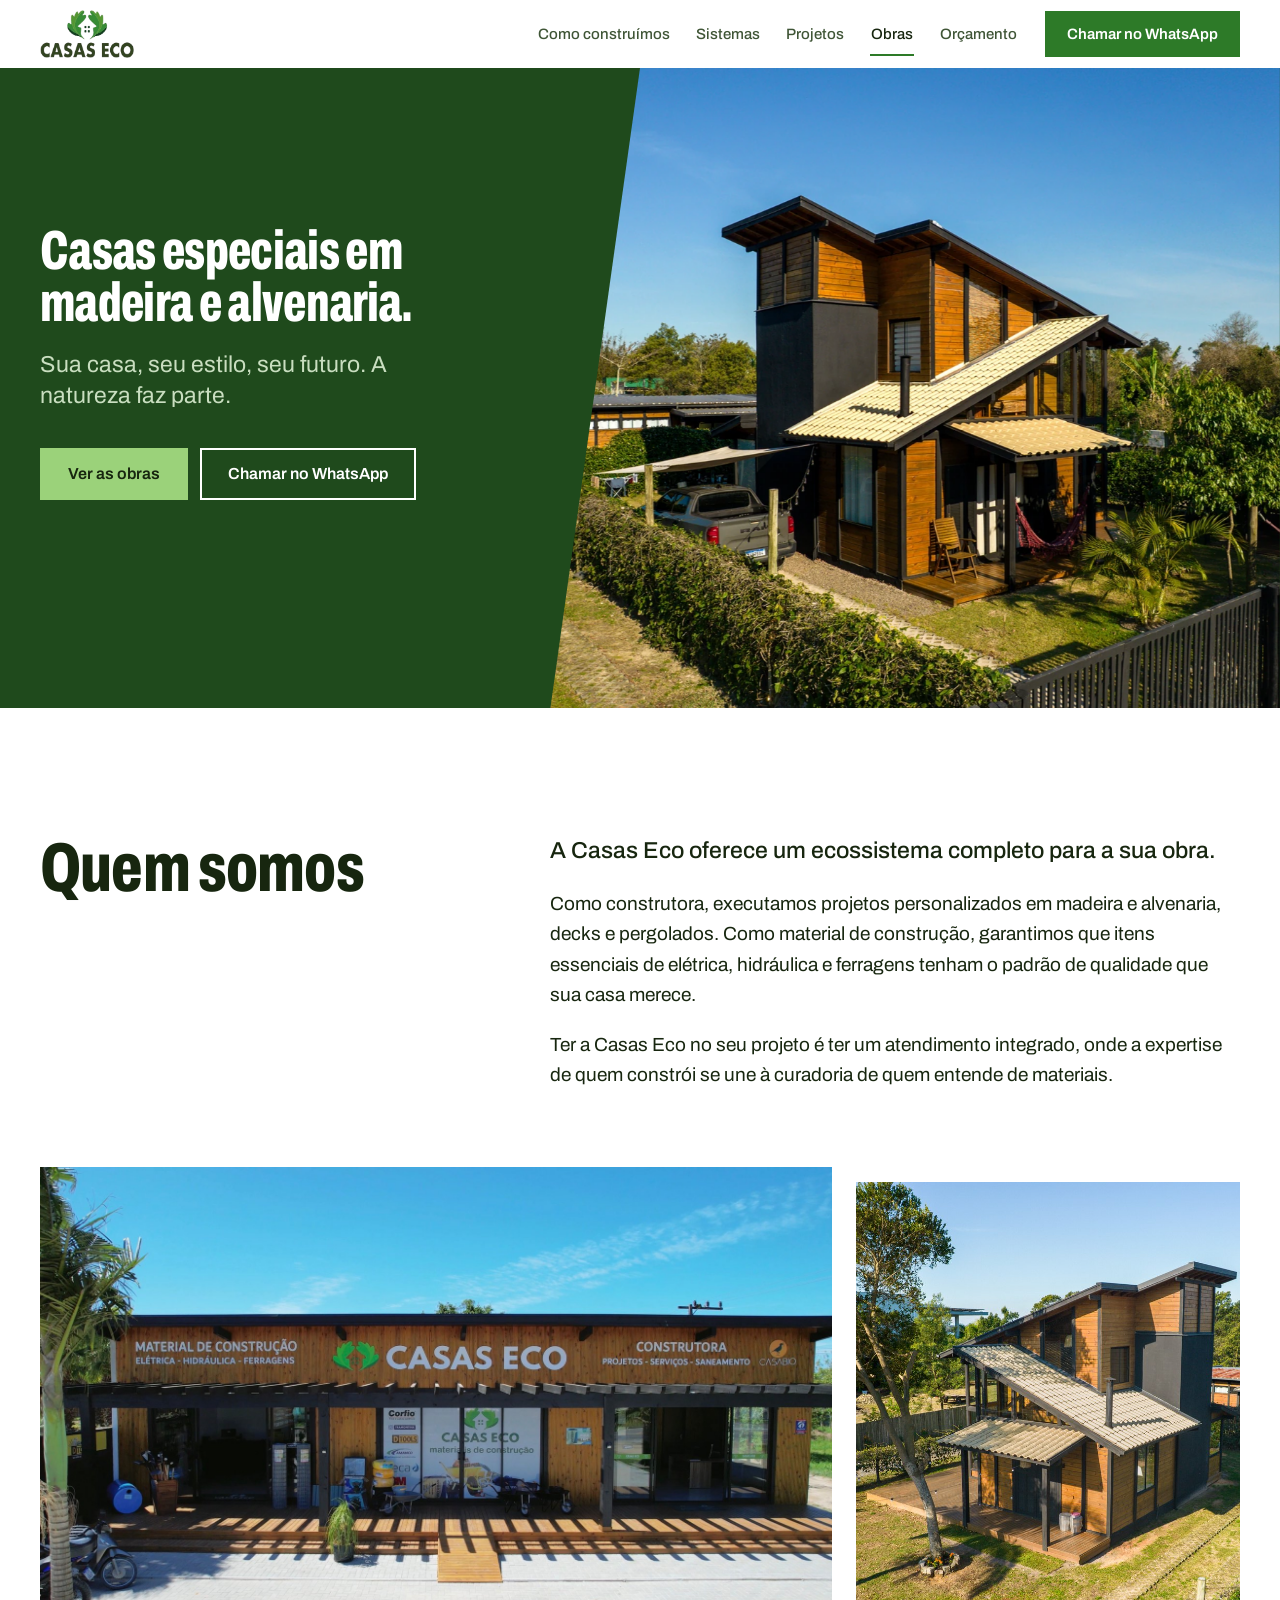
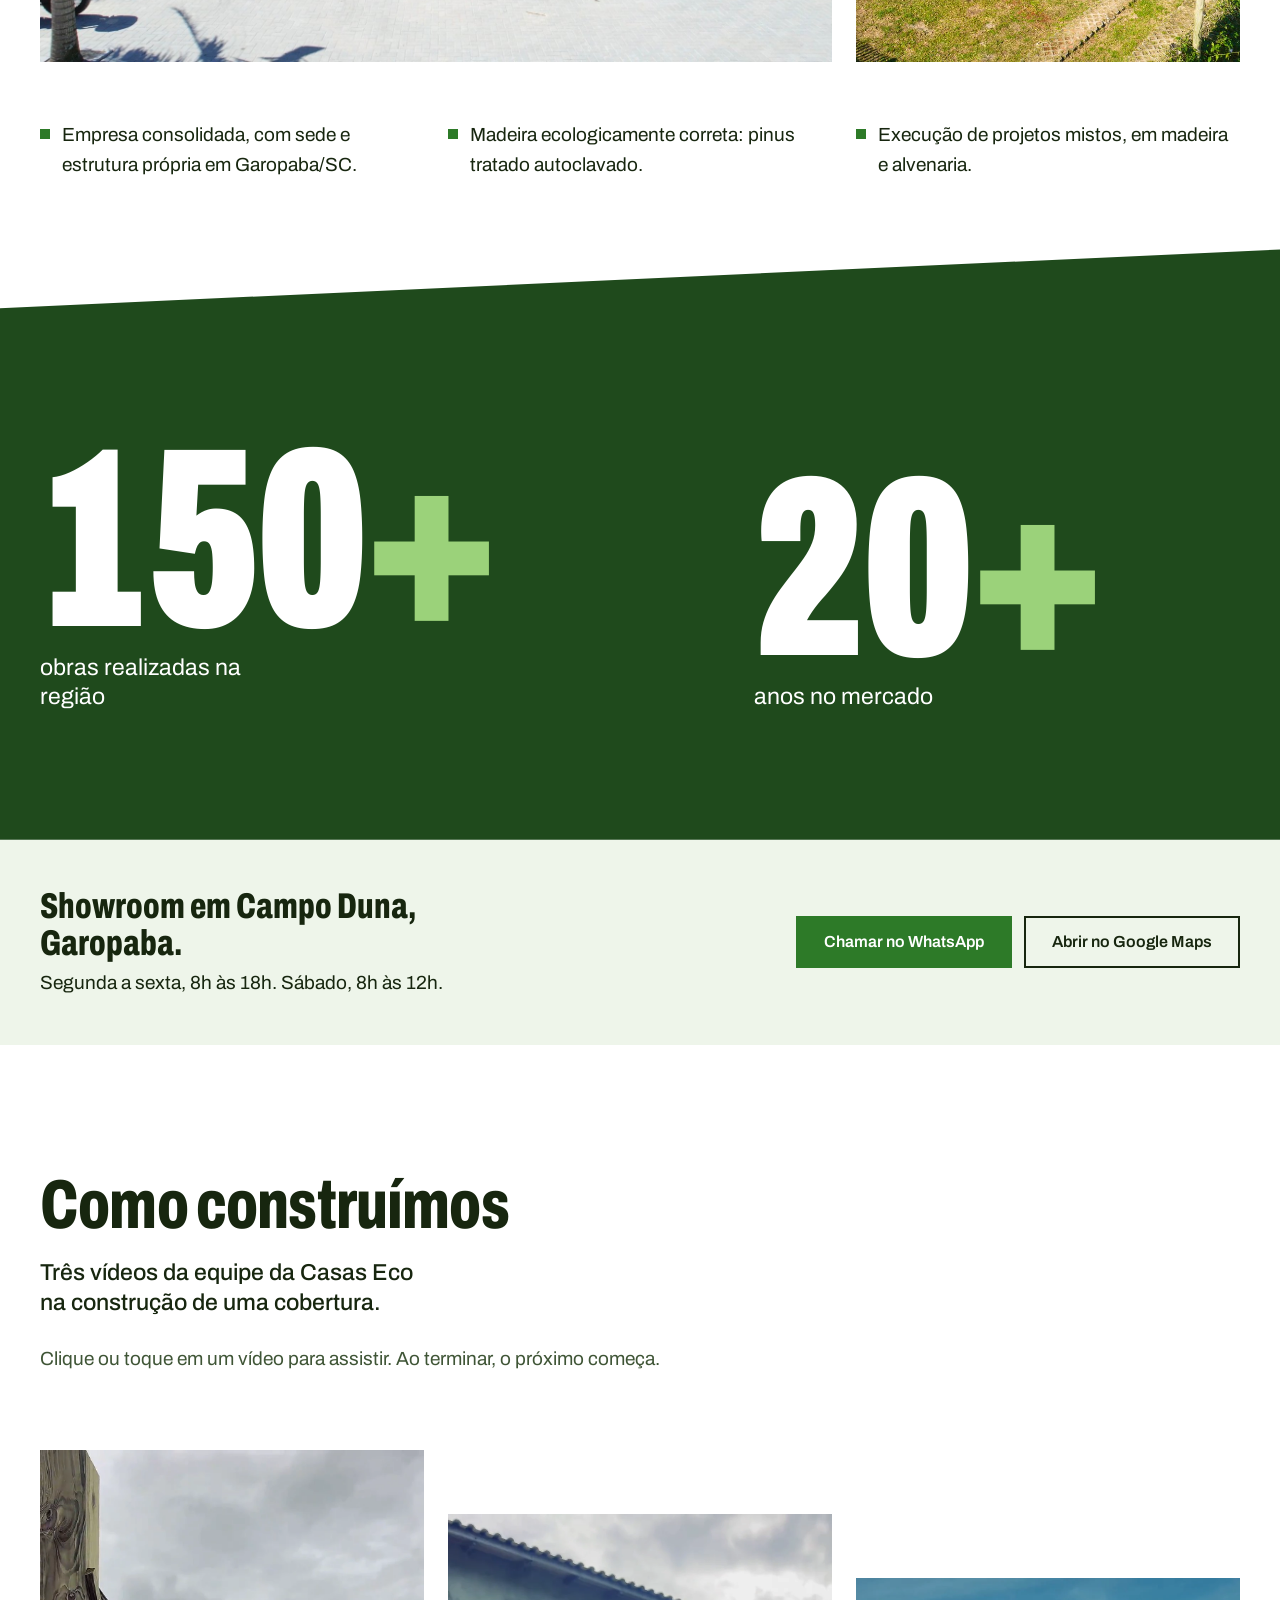
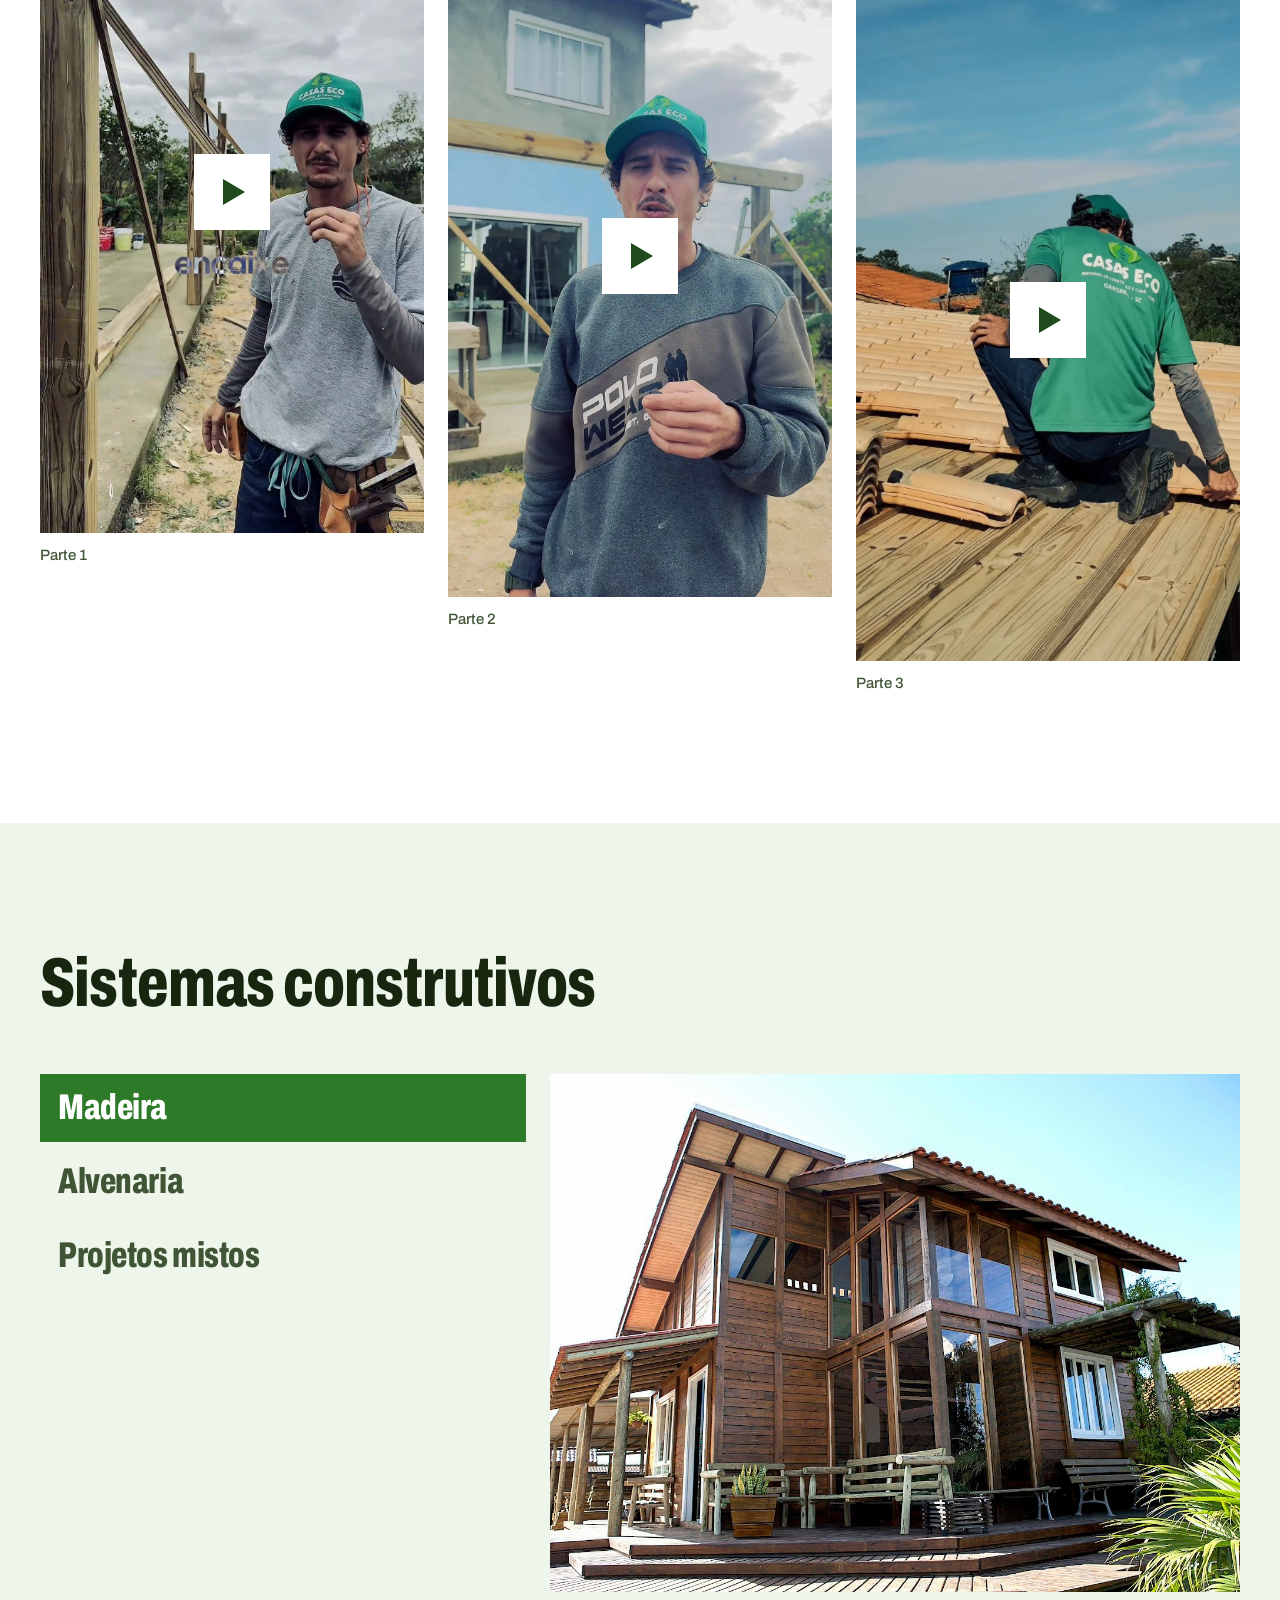
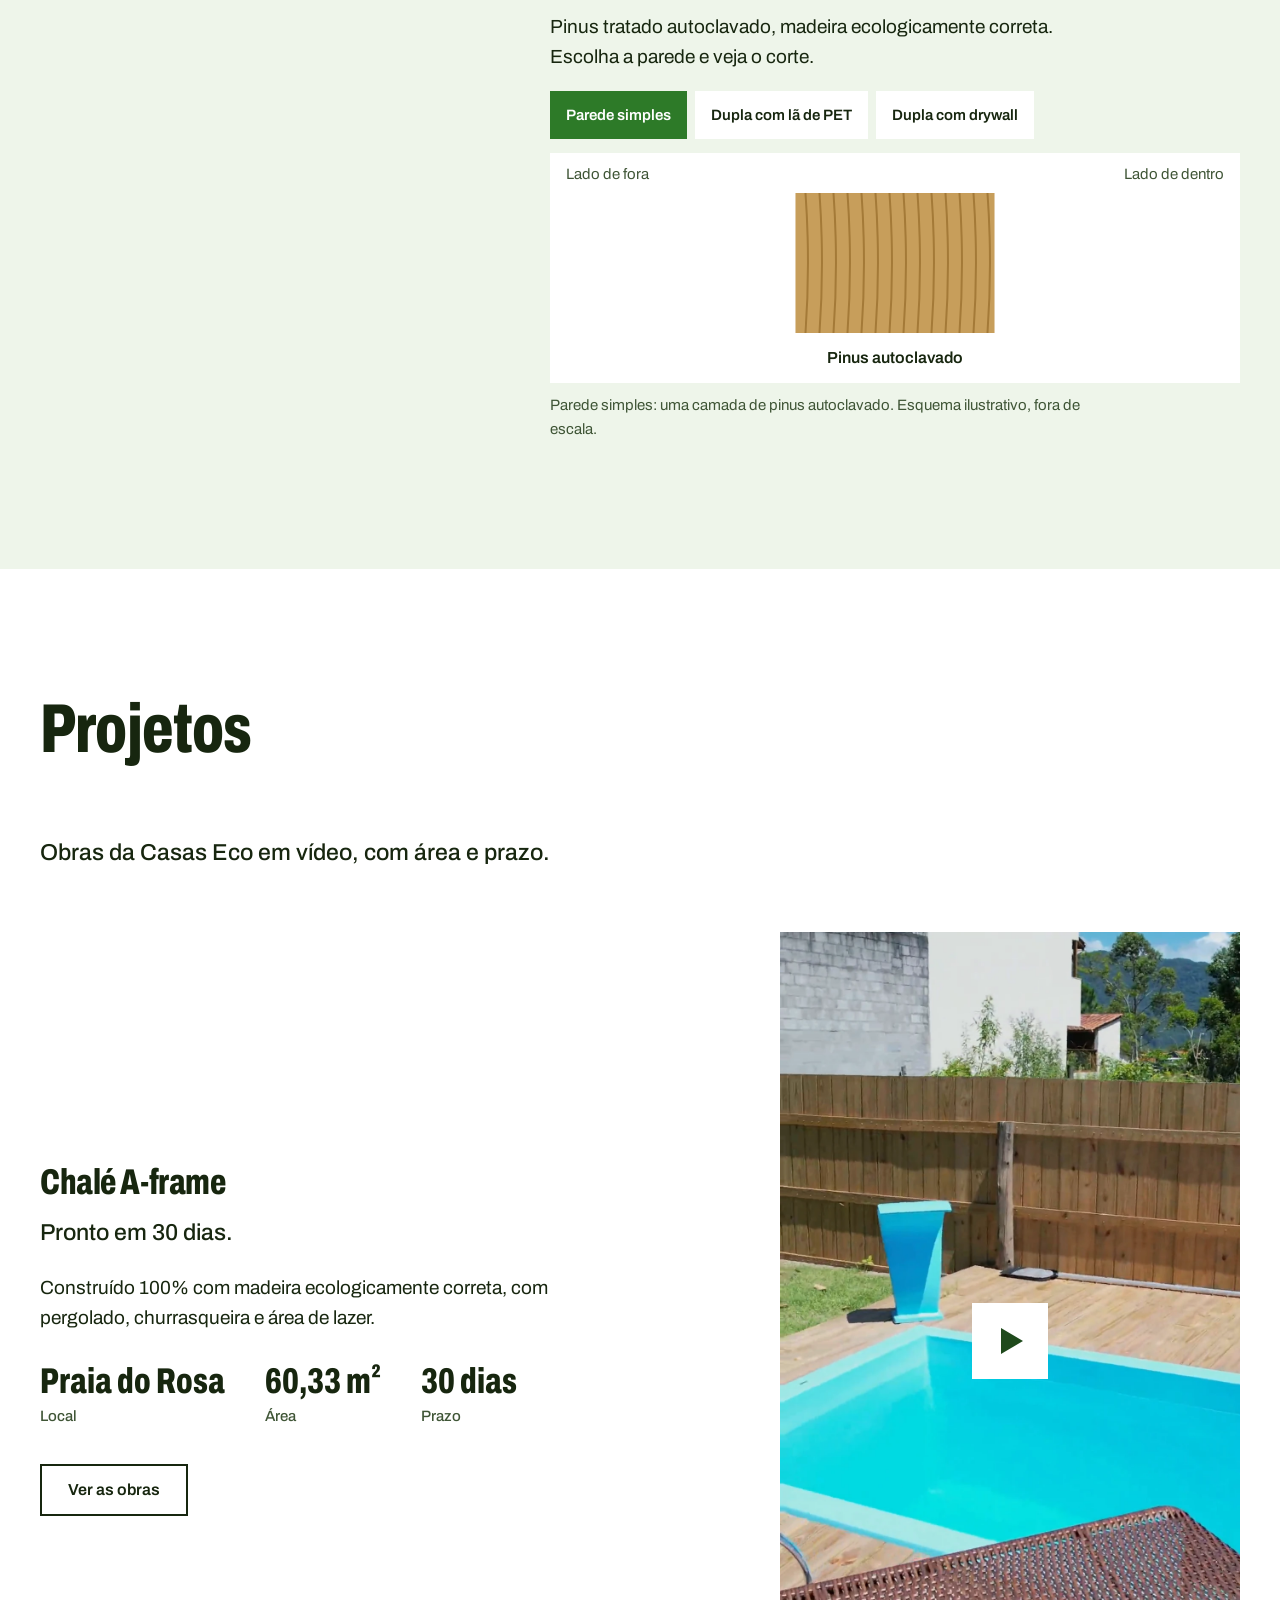
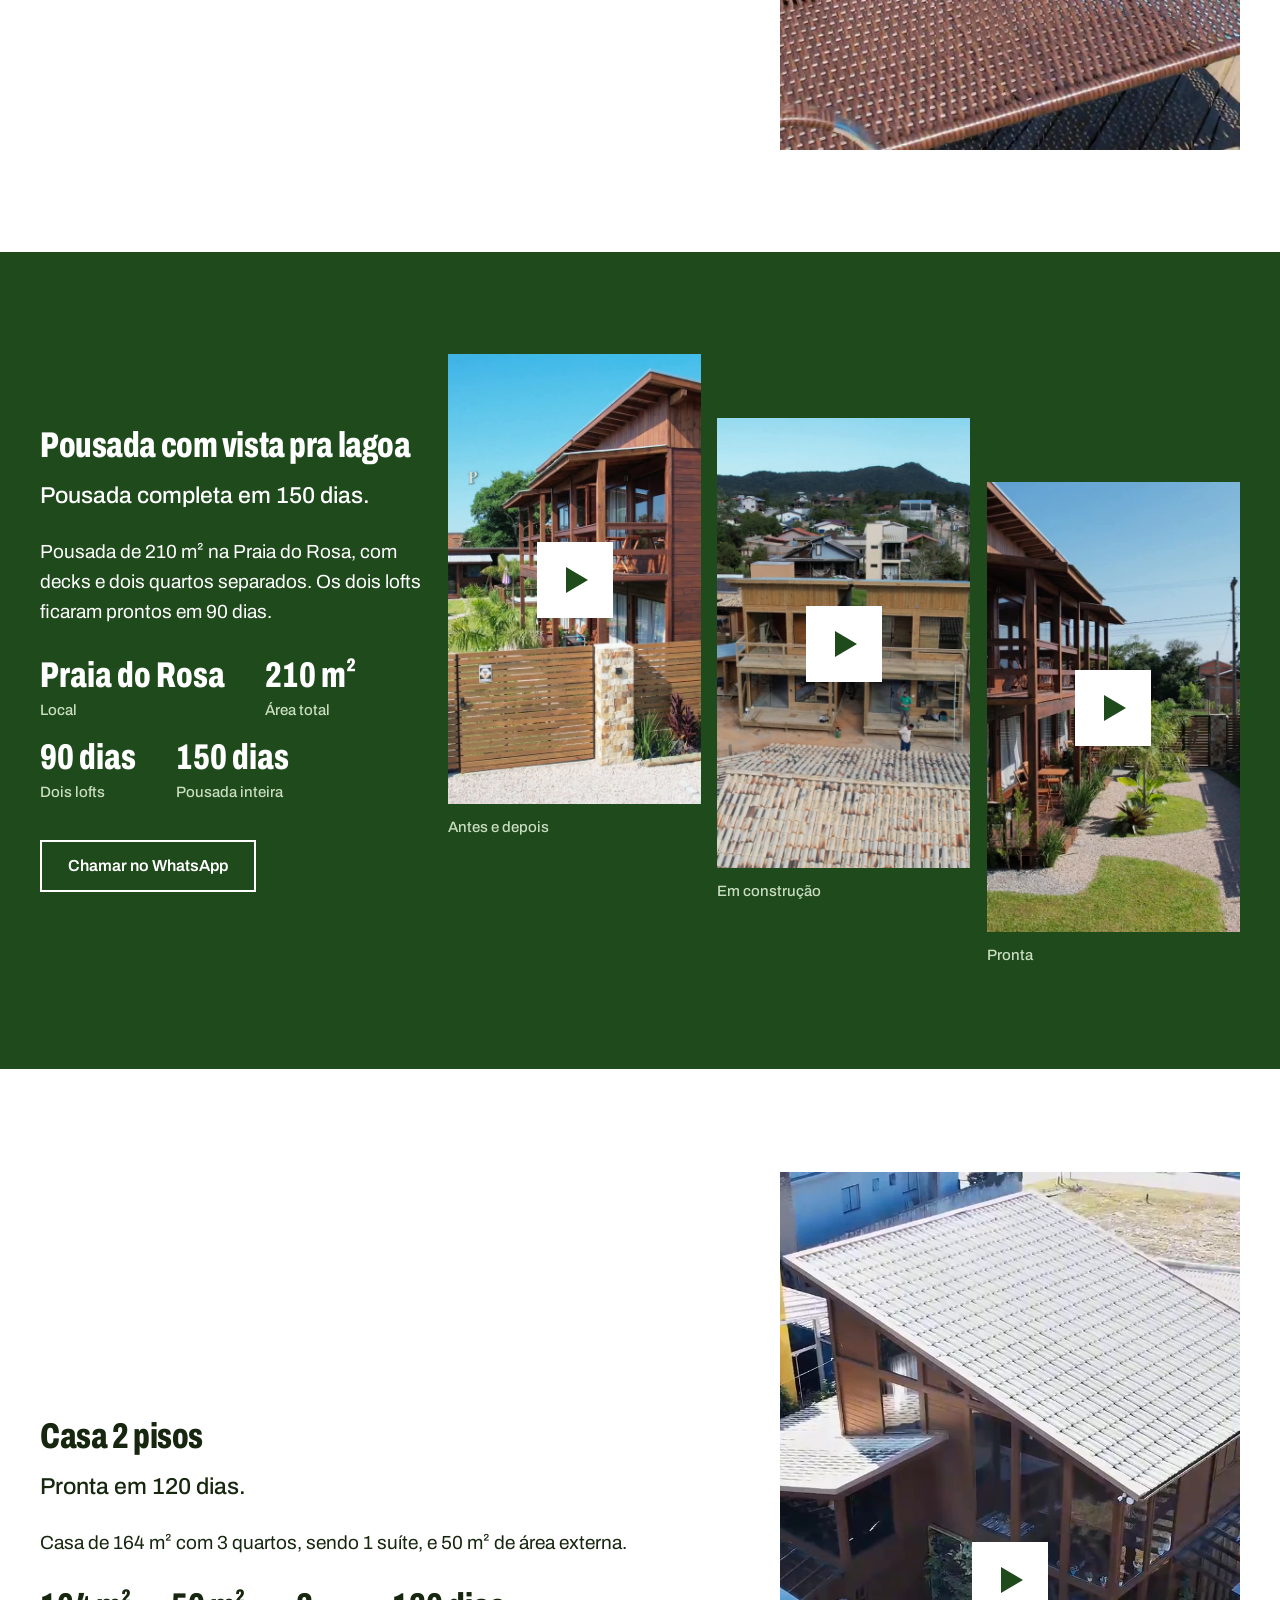
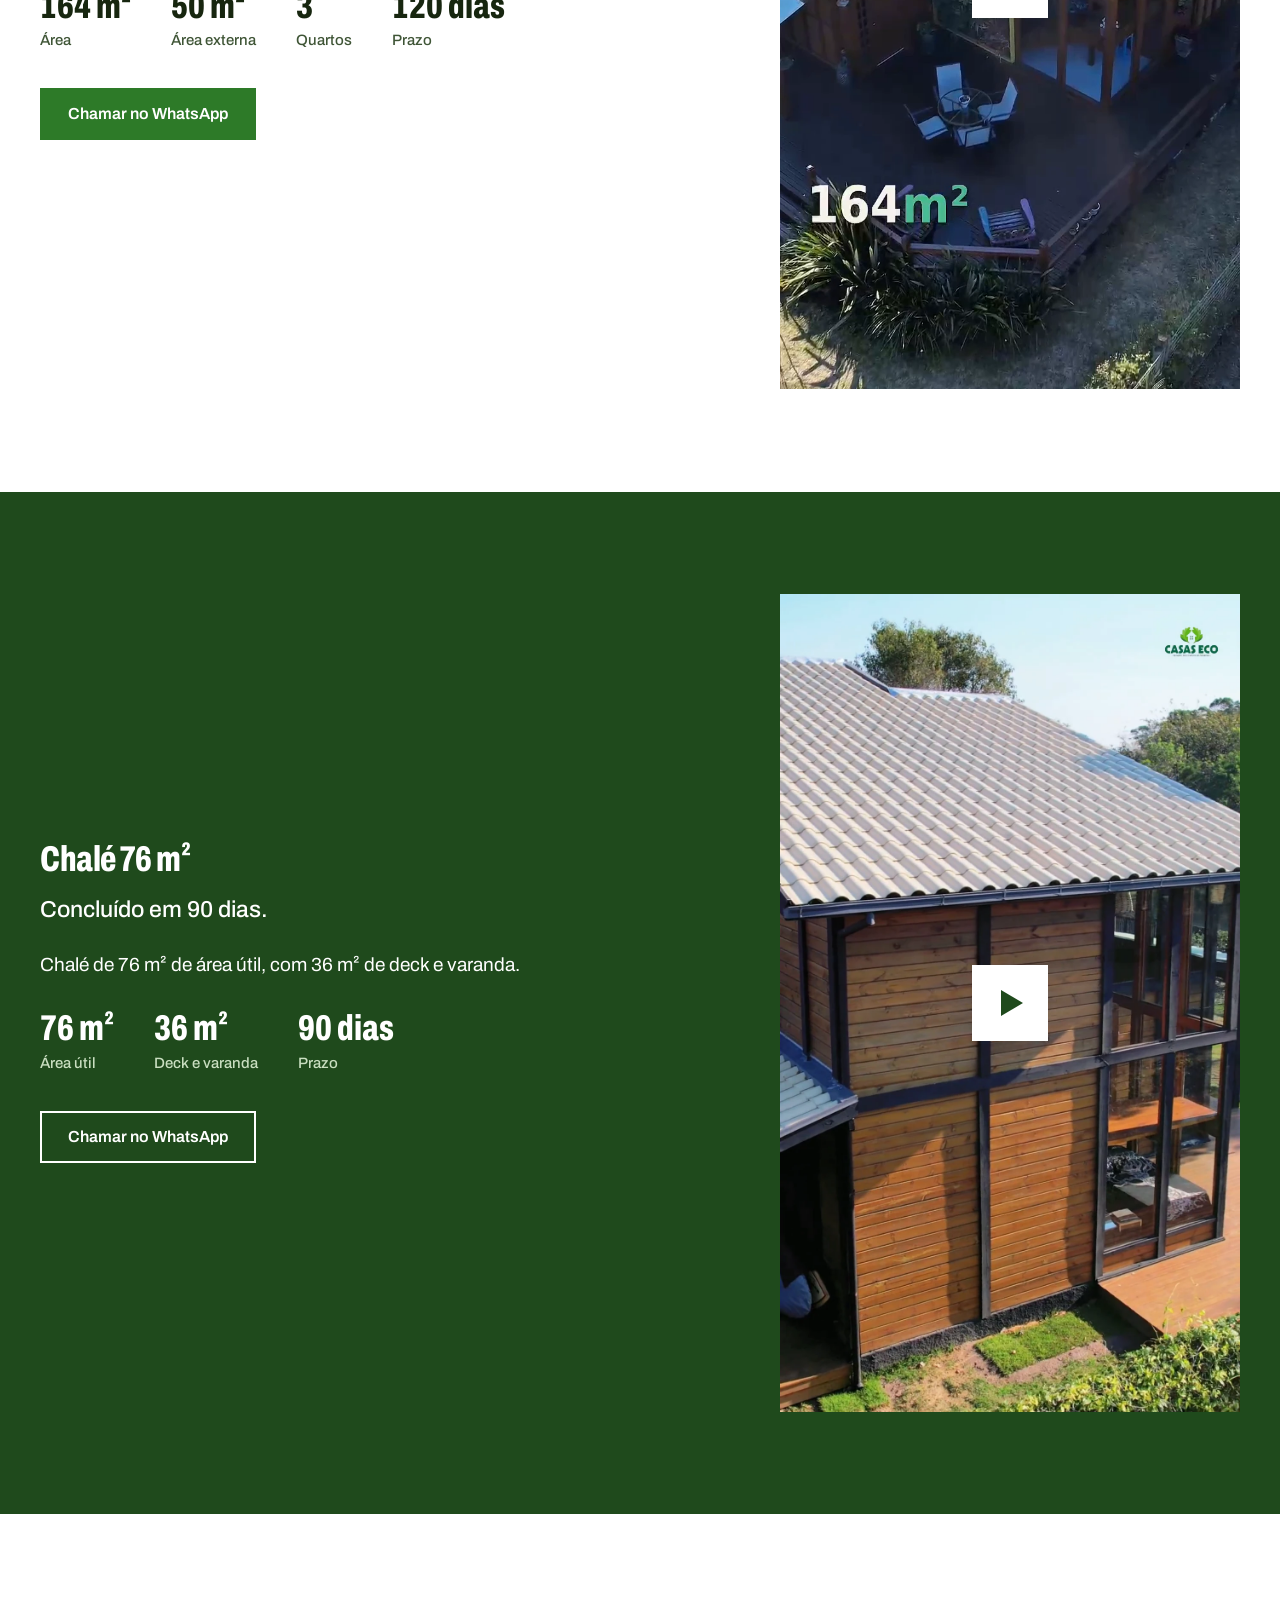
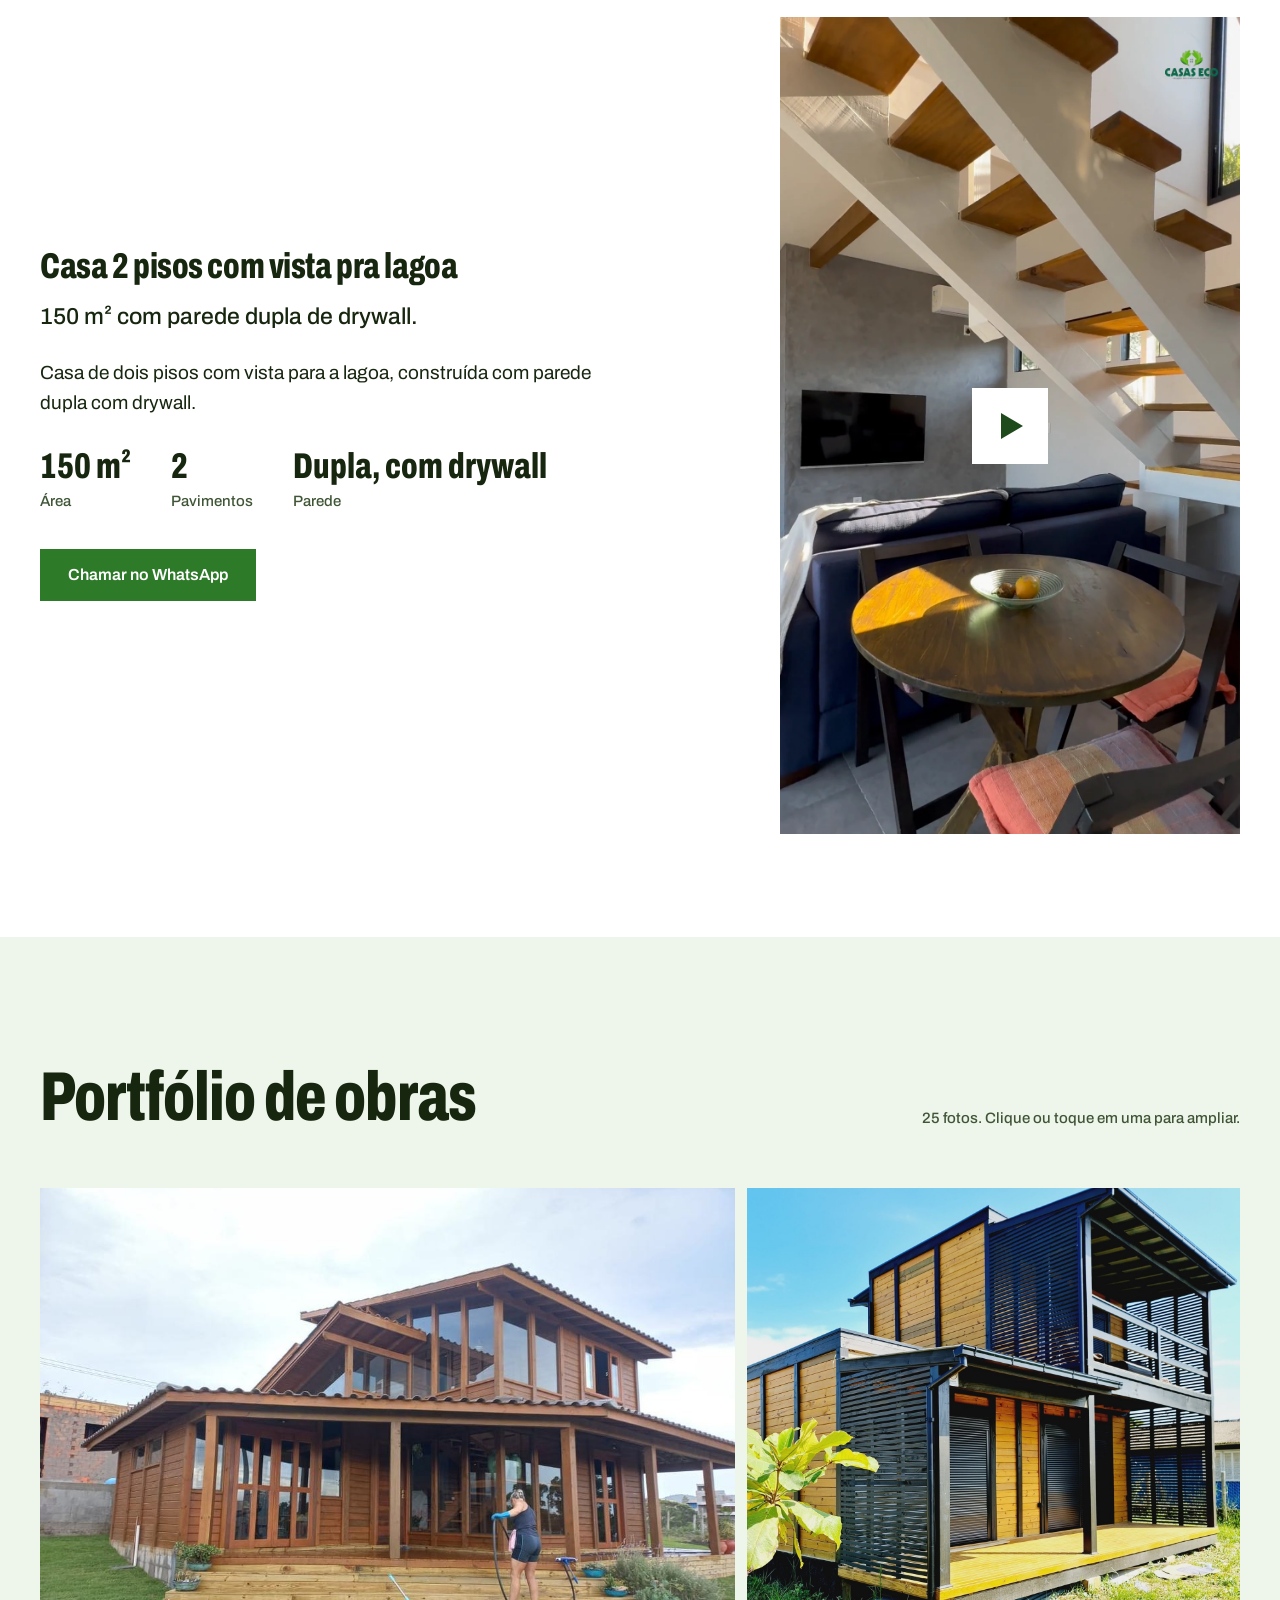
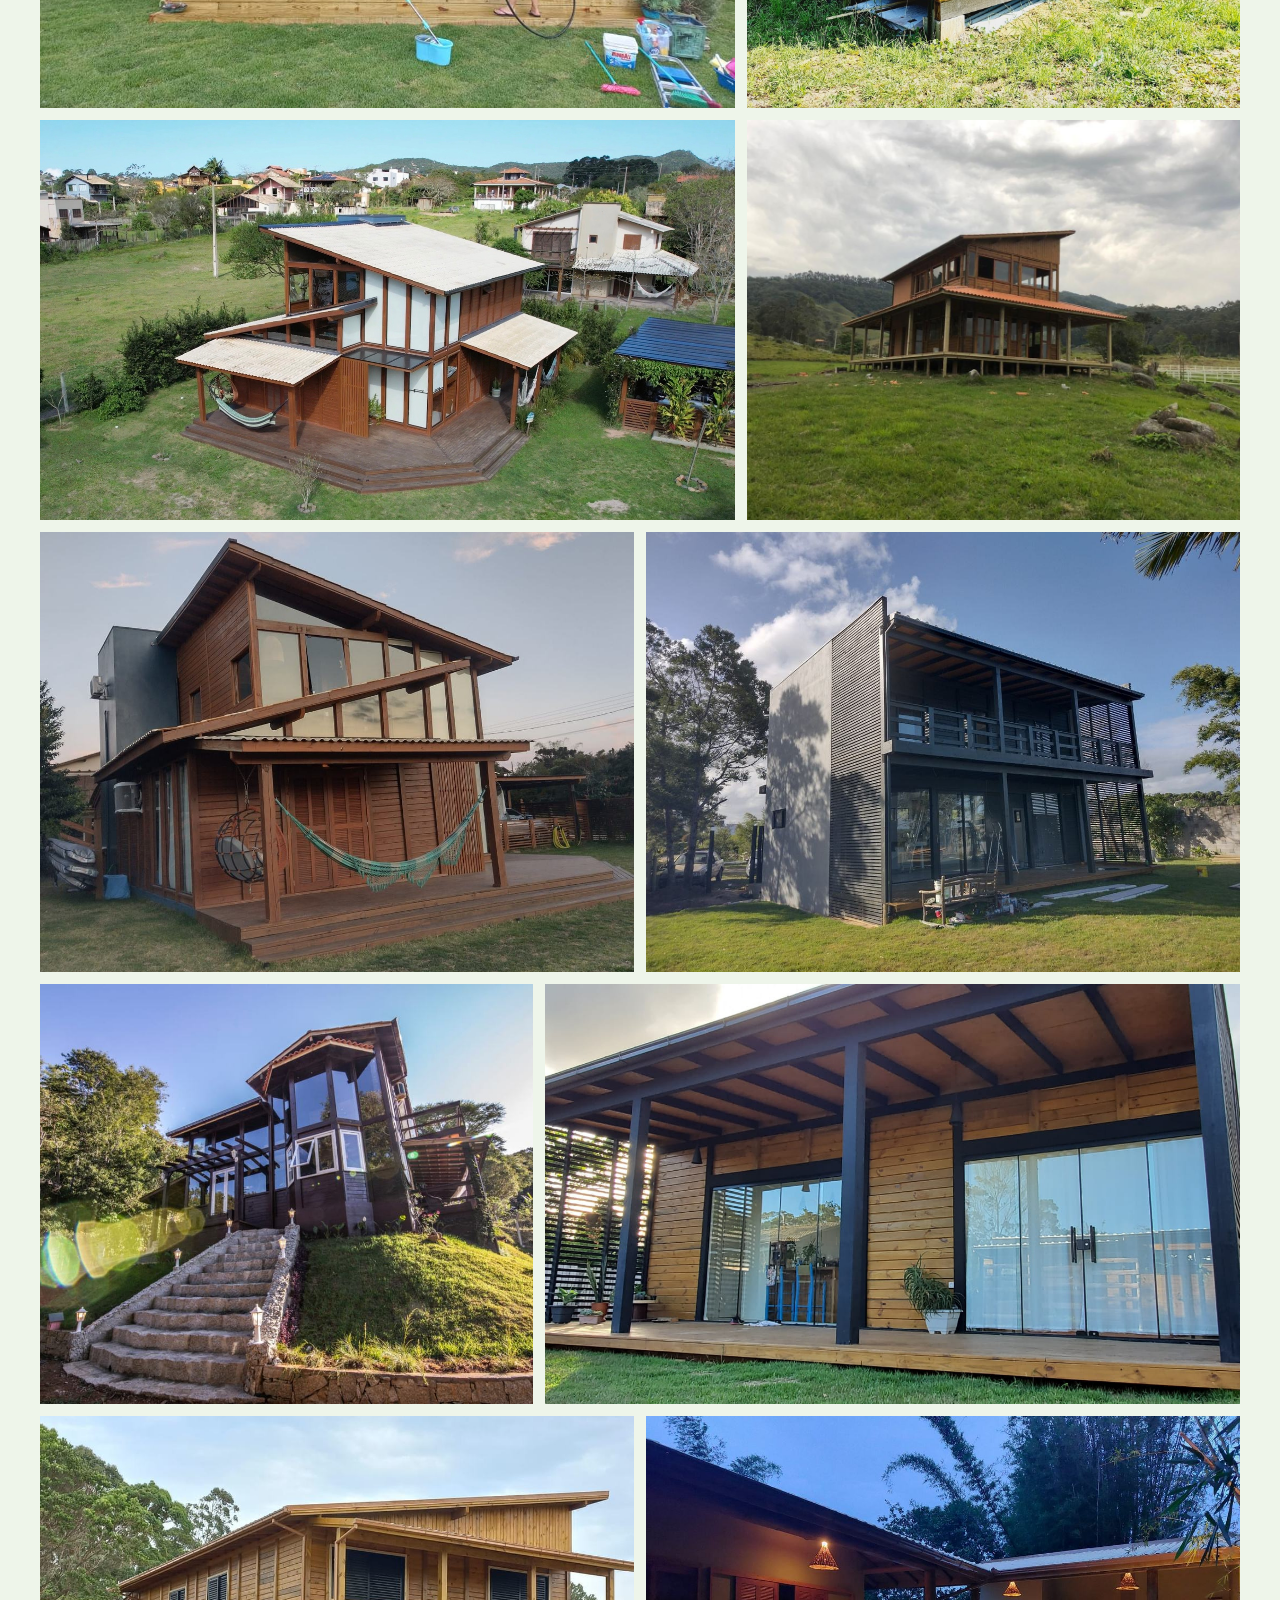
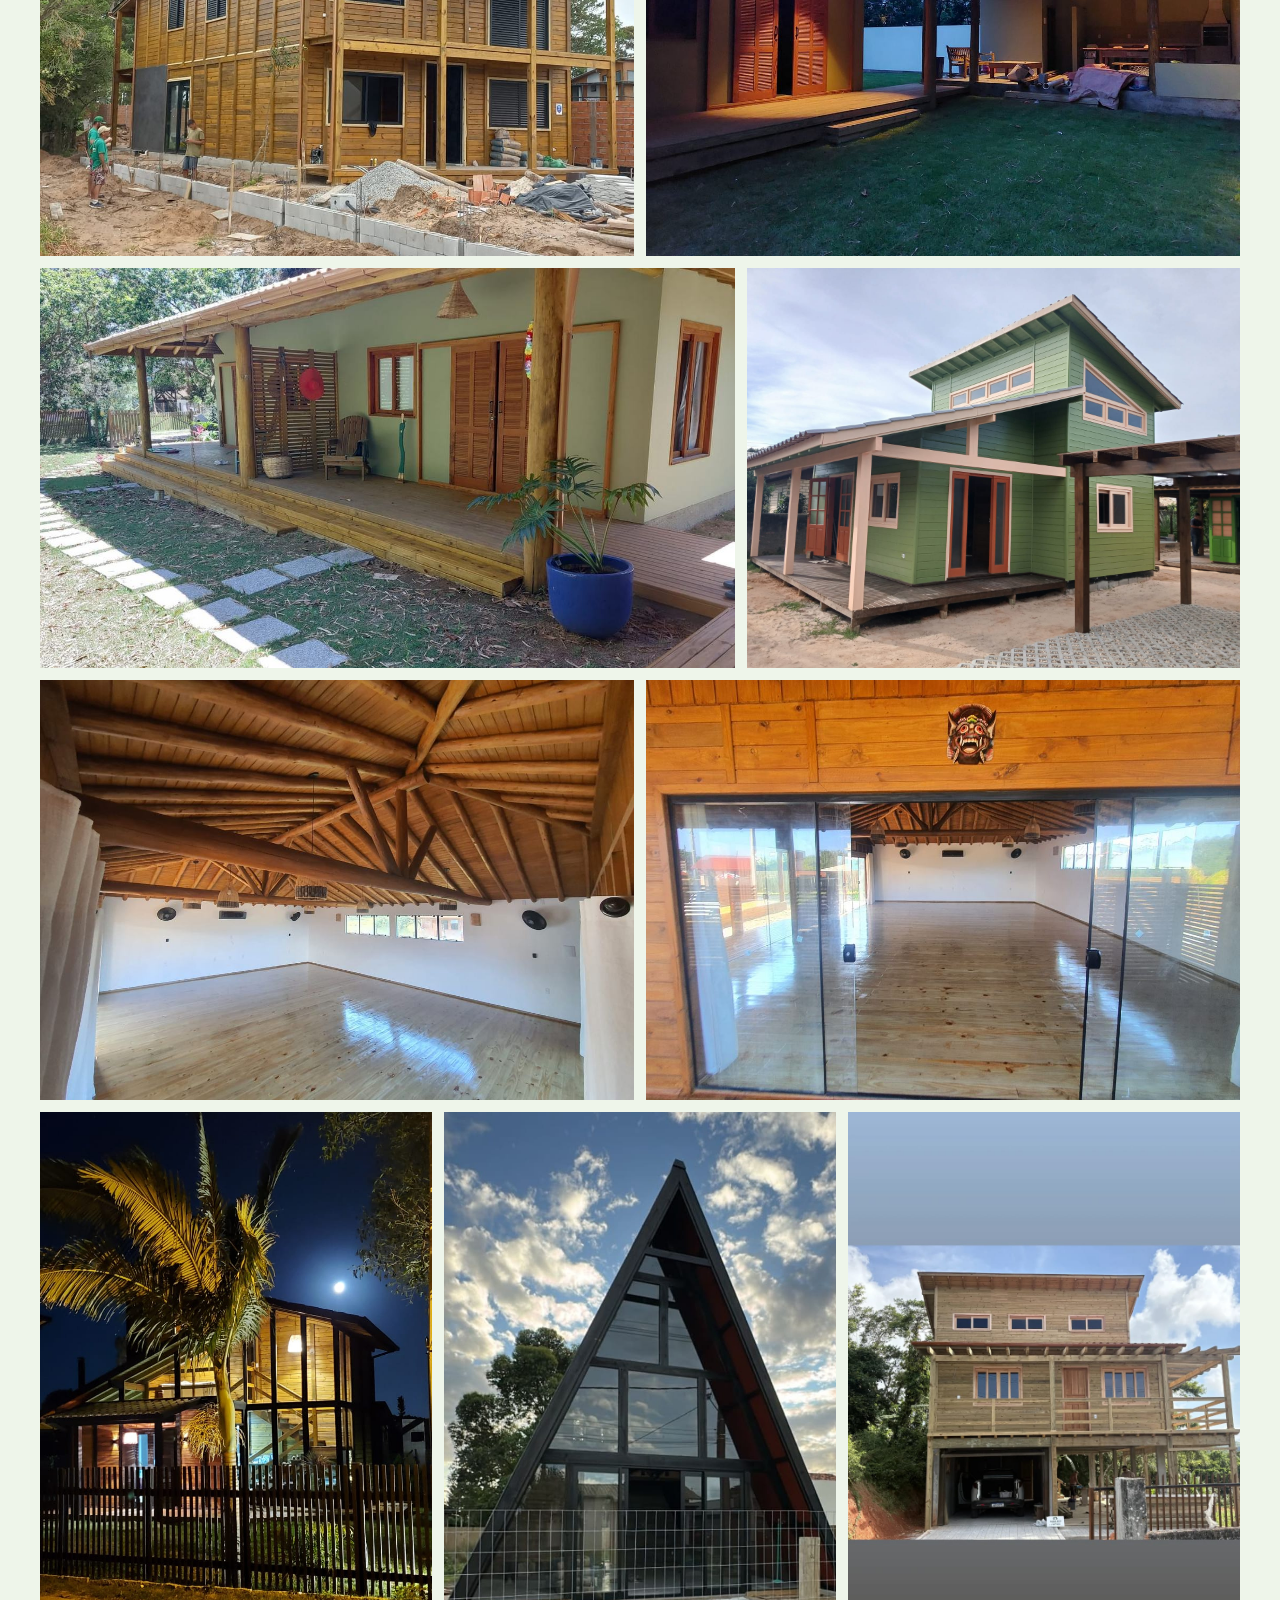
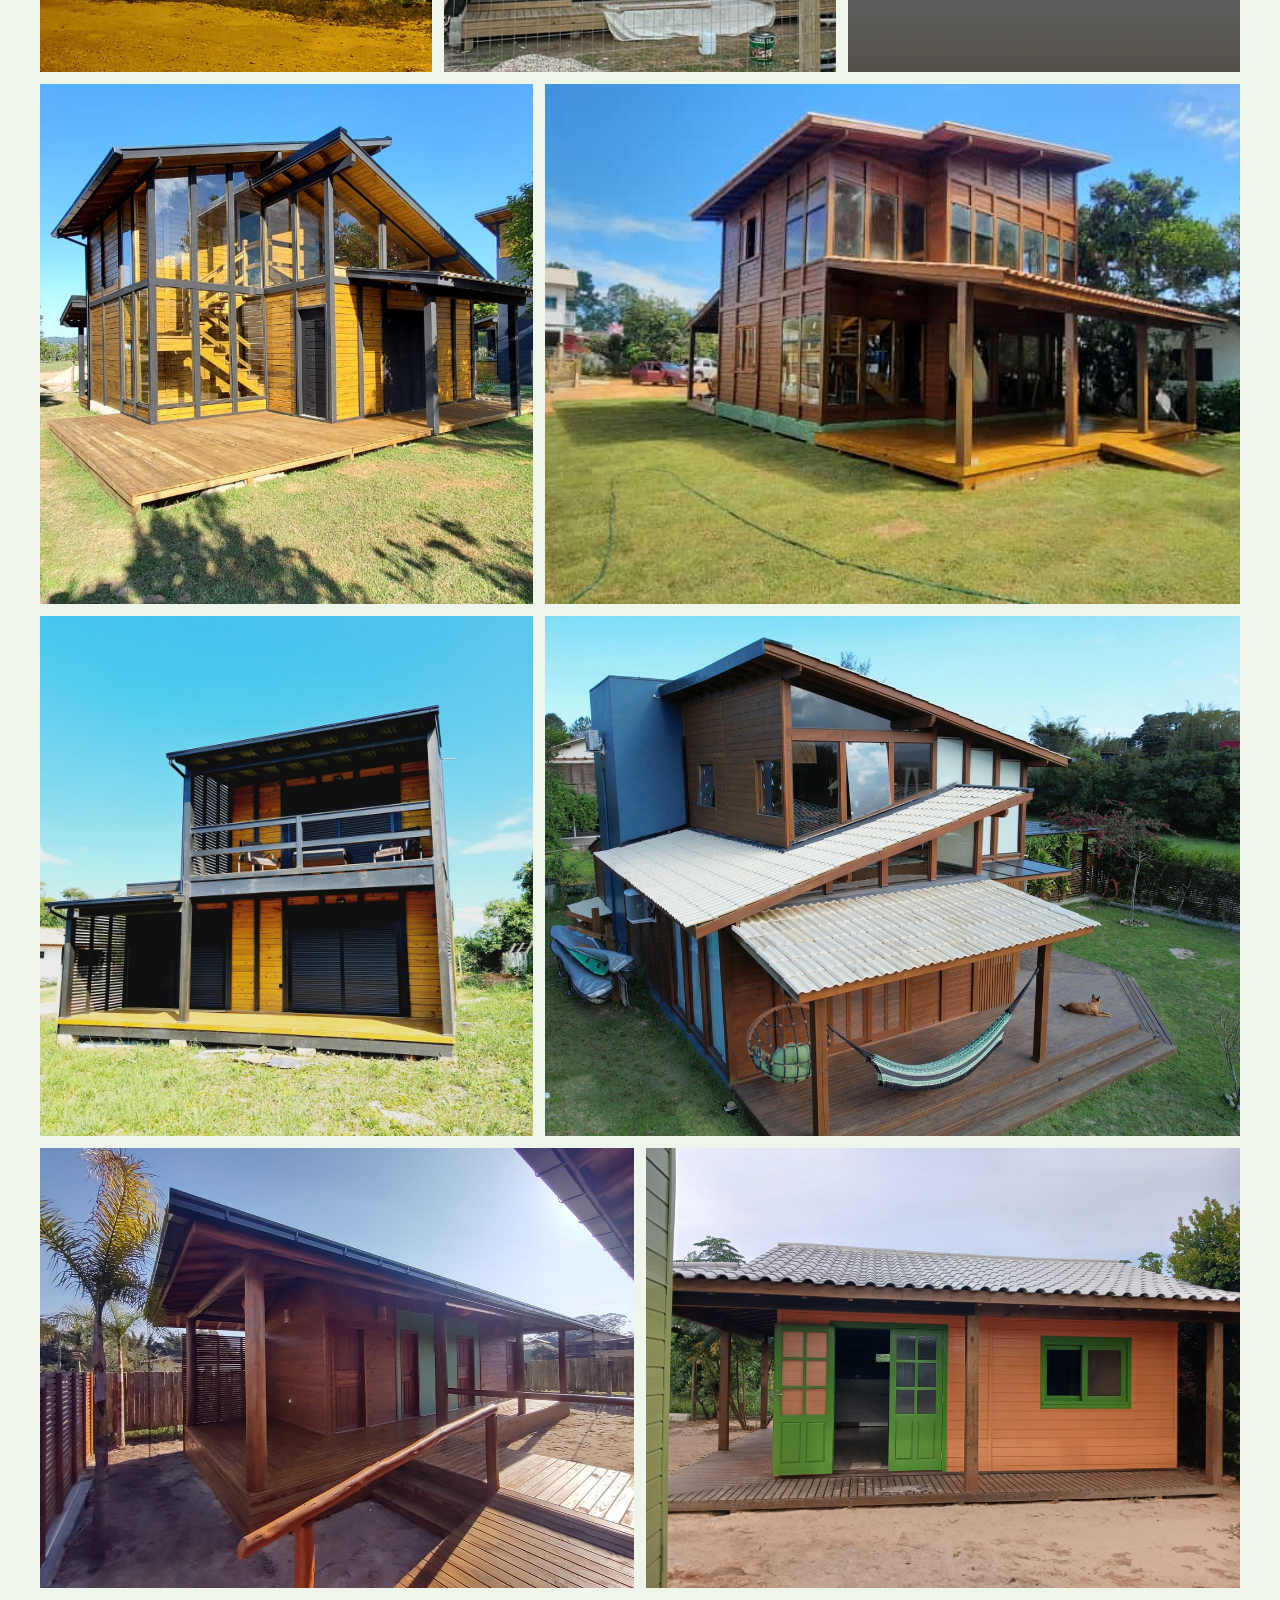
==== commit b3e92e80: "Galeria com as 11 fotos novas do álbum e vídeos do PDF apontando para o Instagram - Site: 11 fotos d" ====
--- a/index.html
+++ b/index.html
@@ -253,7 +253,7 @@
 
   <section class="band alt" id="obras" aria-labelledby="h-obras">
     <div class="wrap">
-      <div class="gal-head"><h2 id="h-obras">Portfólio de obras</h2><p class="muted">14 fotos. Clique ou toque em uma para ampliar.</p></div>
+      <div class="gal-head"><h2 id="h-obras">Portfólio de obras</h2><p class="muted">25 fotos. Clique ou toque em uma para ampliar.</p></div>
       <div class="gal" id="gal">
         <button type="button" style="--s:7;--r:520" aria-haspopup="dialog" aria-label="Ampliar foto"><img src="img/g037.jpg" width="1041" height="781" loading="lazy" alt="Casa de madeira de dois pavimentos, com deck e varanda ampla"></button>
         <button type="button" style="--s:5;--r:520" aria-haspopup="dialog" aria-label="Ampliar foto"><img src="img/g066.jpg" width="1500" height="2000" loading="lazy" alt="Casa de madeira escura com dois pavimentos e deck amarelo"></button>
@@ -269,6 +269,17 @@
         <button type="button" style="--s:5;--r:400" aria-haspopup="dialog" aria-label="Ampliar foto"><img src="img/g024.jpg" width="1600" height="1200" loading="lazy" alt="Casa verde com varanda, deck e pergolado"></button>
         <button type="button" style="--s:6;--r:420" aria-haspopup="dialog" aria-label="Ampliar foto"><img src="img/g061.jpg" width="1120" height="840" loading="lazy" alt="Interior com telhado de estrutura de madeira aparente"></button>
         <button type="button" style="--s:6;--r:420" aria-haspopup="dialog" aria-label="Ampliar foto"><img src="img/g063.jpg" width="1120" height="840" loading="lazy" alt="Salão interno com piso de madeira e portas de vidro"></button>
+        <button type="button" style="--s:4;--r:560" aria-haspopup="dialog" aria-label="Ampliar foto"><img src="img/a040.jpg" width="757" height="1600" loading="lazy" alt="Casa de madeira iluminada à noite, com coqueiro e lua cheia"></button>
+        <button type="button" style="--s:4;--r:560" aria-haspopup="dialog" aria-label="Ampliar foto"><img src="img/a045.jpg" width="738" height="1600" loading="lazy" alt="Chalé A-frame com fachada de vidro sob céu com nuvens, em fase final de obra"></button>
+        <button type="button" style="--s:4;--r:560" aria-haspopup="dialog" aria-label="Ampliar foto"><img src="img/a065.jpg" width="900" height="1600" loading="lazy" alt="Casa de dois pavimentos em pinus sobre pilotis, com garagem embaixo, em construção"></button>
+        <button type="button" style="--s:5;--r:520" aria-haspopup="dialog" aria-label="Ampliar foto"><img src="img/a041.jpg" width="758" height="1599" loading="lazy" alt="Casa de dois pavimentos com fachada de vidro e escada aparente, com deck"></button>
+        <button type="button" style="--s:7;--r:520" aria-haspopup="dialog" aria-label="Ampliar foto"><img src="img/a031.jpg" width="1000" height="450" loading="lazy" alt="Casa de madeira de dois pavimentos com varanda ampla e gramado"></button>
+        <button type="button" style="--s:5;--r:520" aria-haspopup="dialog" aria-label="Ampliar foto"><img src="img/a059.jpg" width="1200" height="1600" loading="lazy" alt="Casa de dois pavimentos em madeira e venezianas pretas, com sacada"></button>
+        <button type="button" style="--s:7;--r:520" aria-haspopup="dialog" aria-label="Ampliar foto"><img src="img/a047.jpg" width="1572" height="903" loading="lazy" alt="Casa de madeira de dois pavimentos com parede azul e rede na varanda, vista do alto"></button>
+        <button type="button" style="--s:6;--r:440" aria-haspopup="dialog" aria-label="Ampliar foto"><img src="img/a032.jpg" width="1120" height="838" loading="lazy" alt="Casa de madeira com varanda coberta, deck e corrimão, entre coqueiros"></button>
+        <button type="button" style="--s:6;--r:440" aria-haspopup="dialog" aria-label="Ampliar foto"><img src="img/a037.jpg" width="1120" height="840" loading="lazy" alt="Casa de madeira laranja com portas e janela verdes e deck"></button>
+        <button type="button" style="--s:6;--r:420" aria-haspopup="dialog" aria-label="Ampliar foto"><img src="img/a063.jpg" width="1024" height="768" loading="lazy" alt="Casa de madeira com telhado cerâmico em terreno recém-aberto, junto ao morro"></button>
+        <button type="button" style="--s:6;--r:420" aria-haspopup="dialog" aria-label="Ampliar foto"><img src="img/a066.jpg" width="1340" height="774" loading="lazy" alt="Casa de madeira com torre escura e telhado claro, com carro na garagem coberta, vista do alto"></button>
       </div>
     </div>
   </section>
